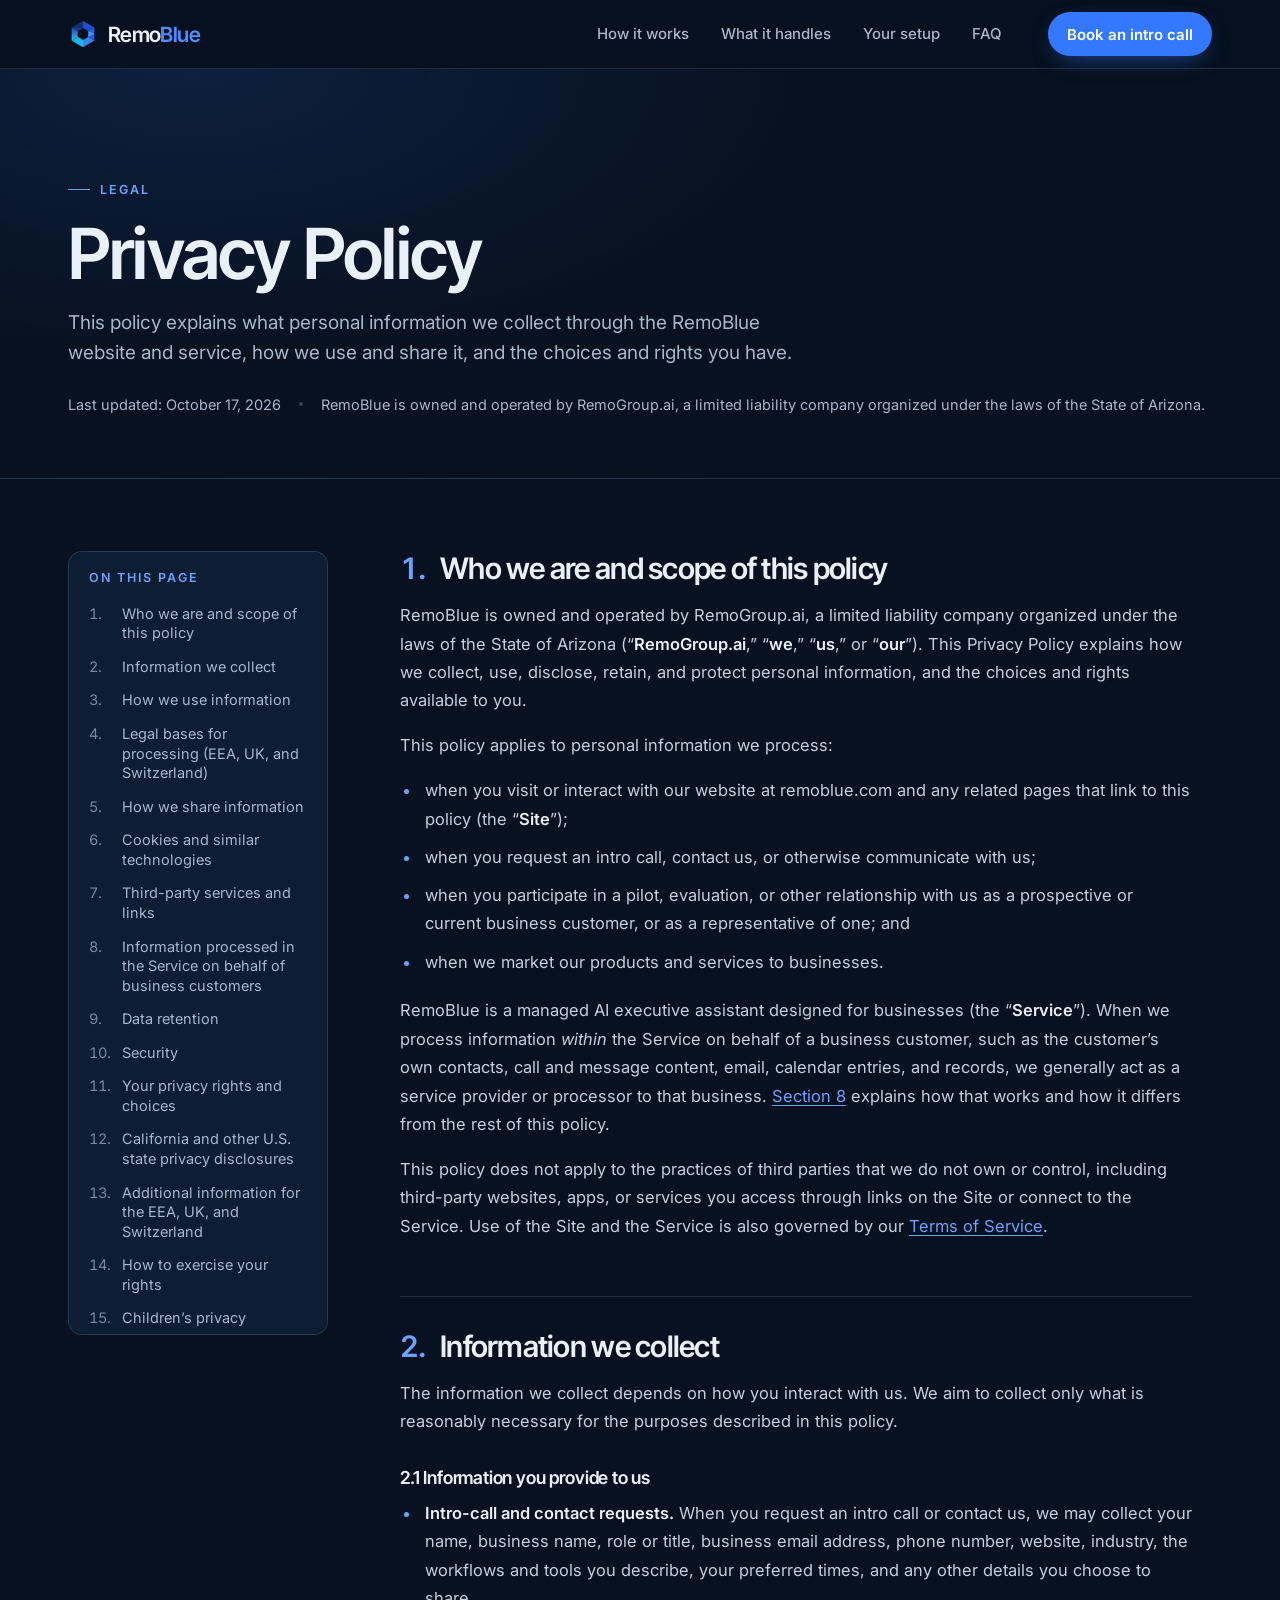
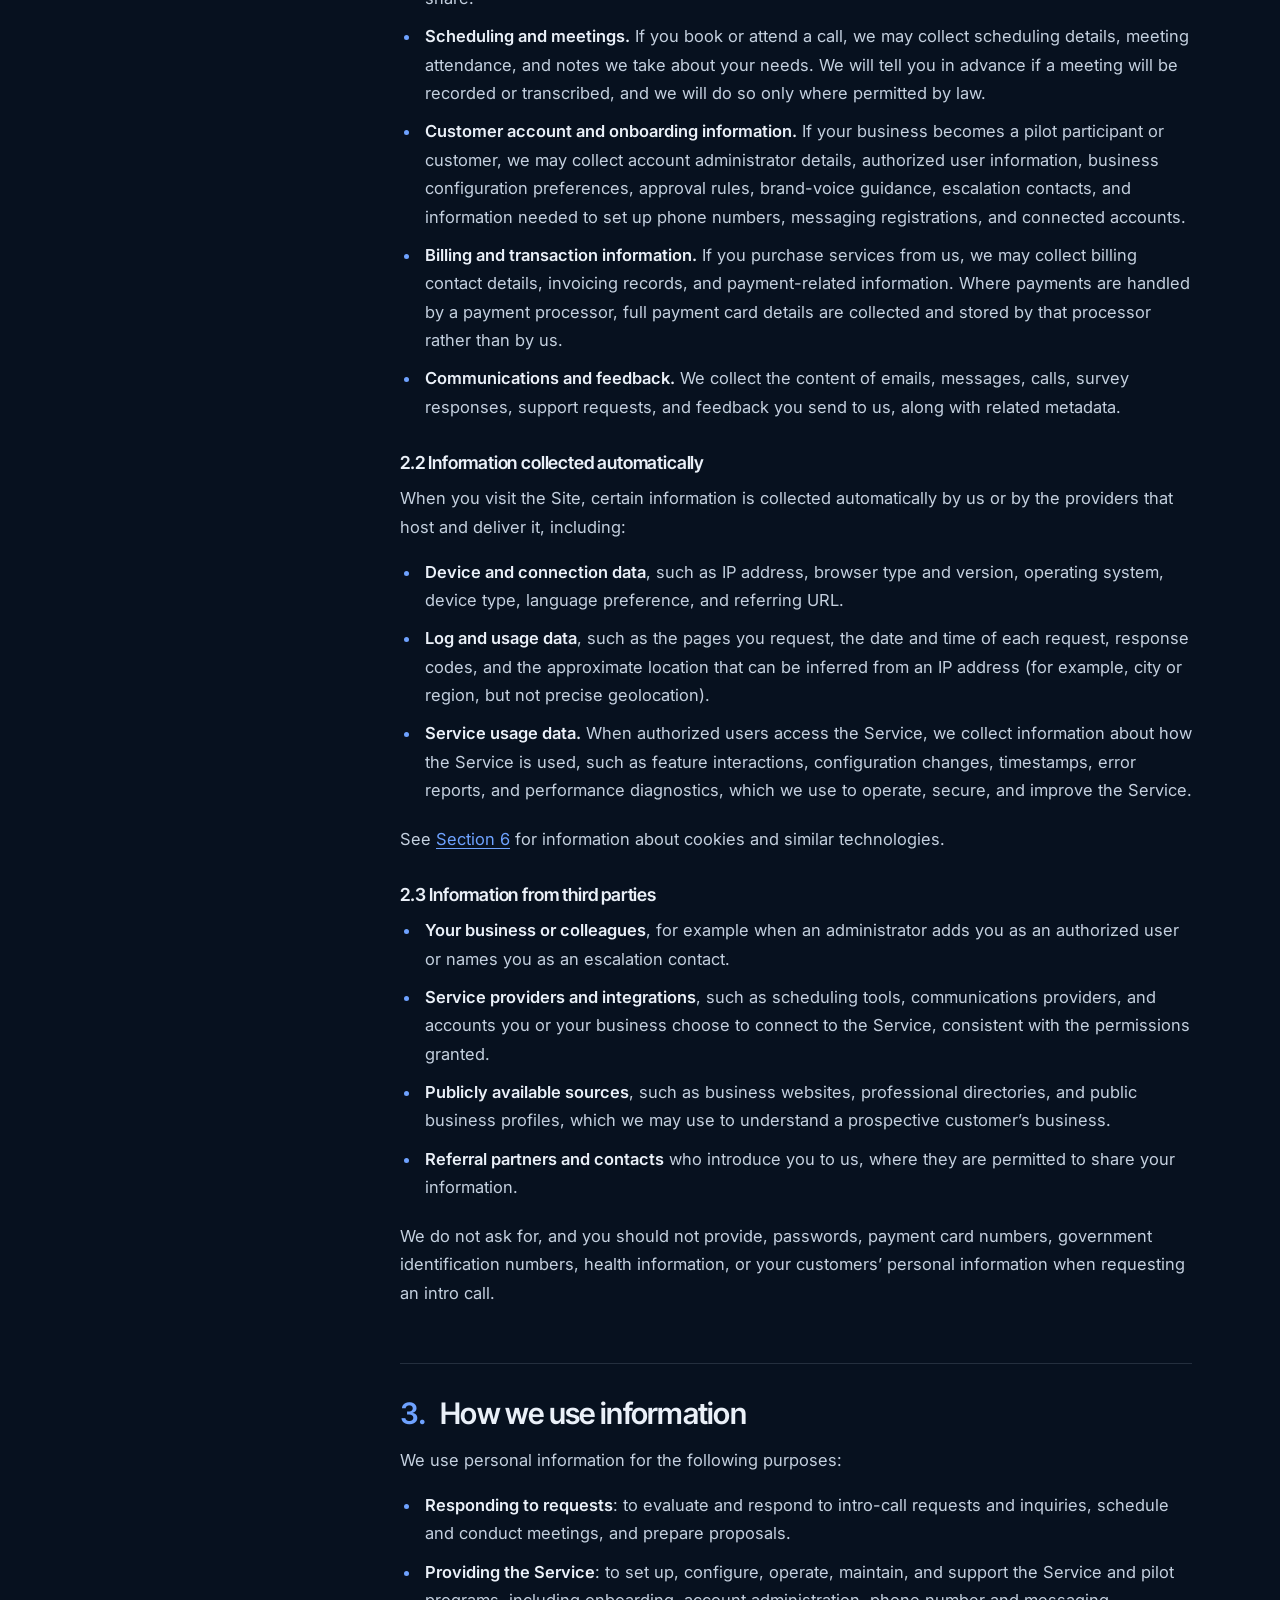
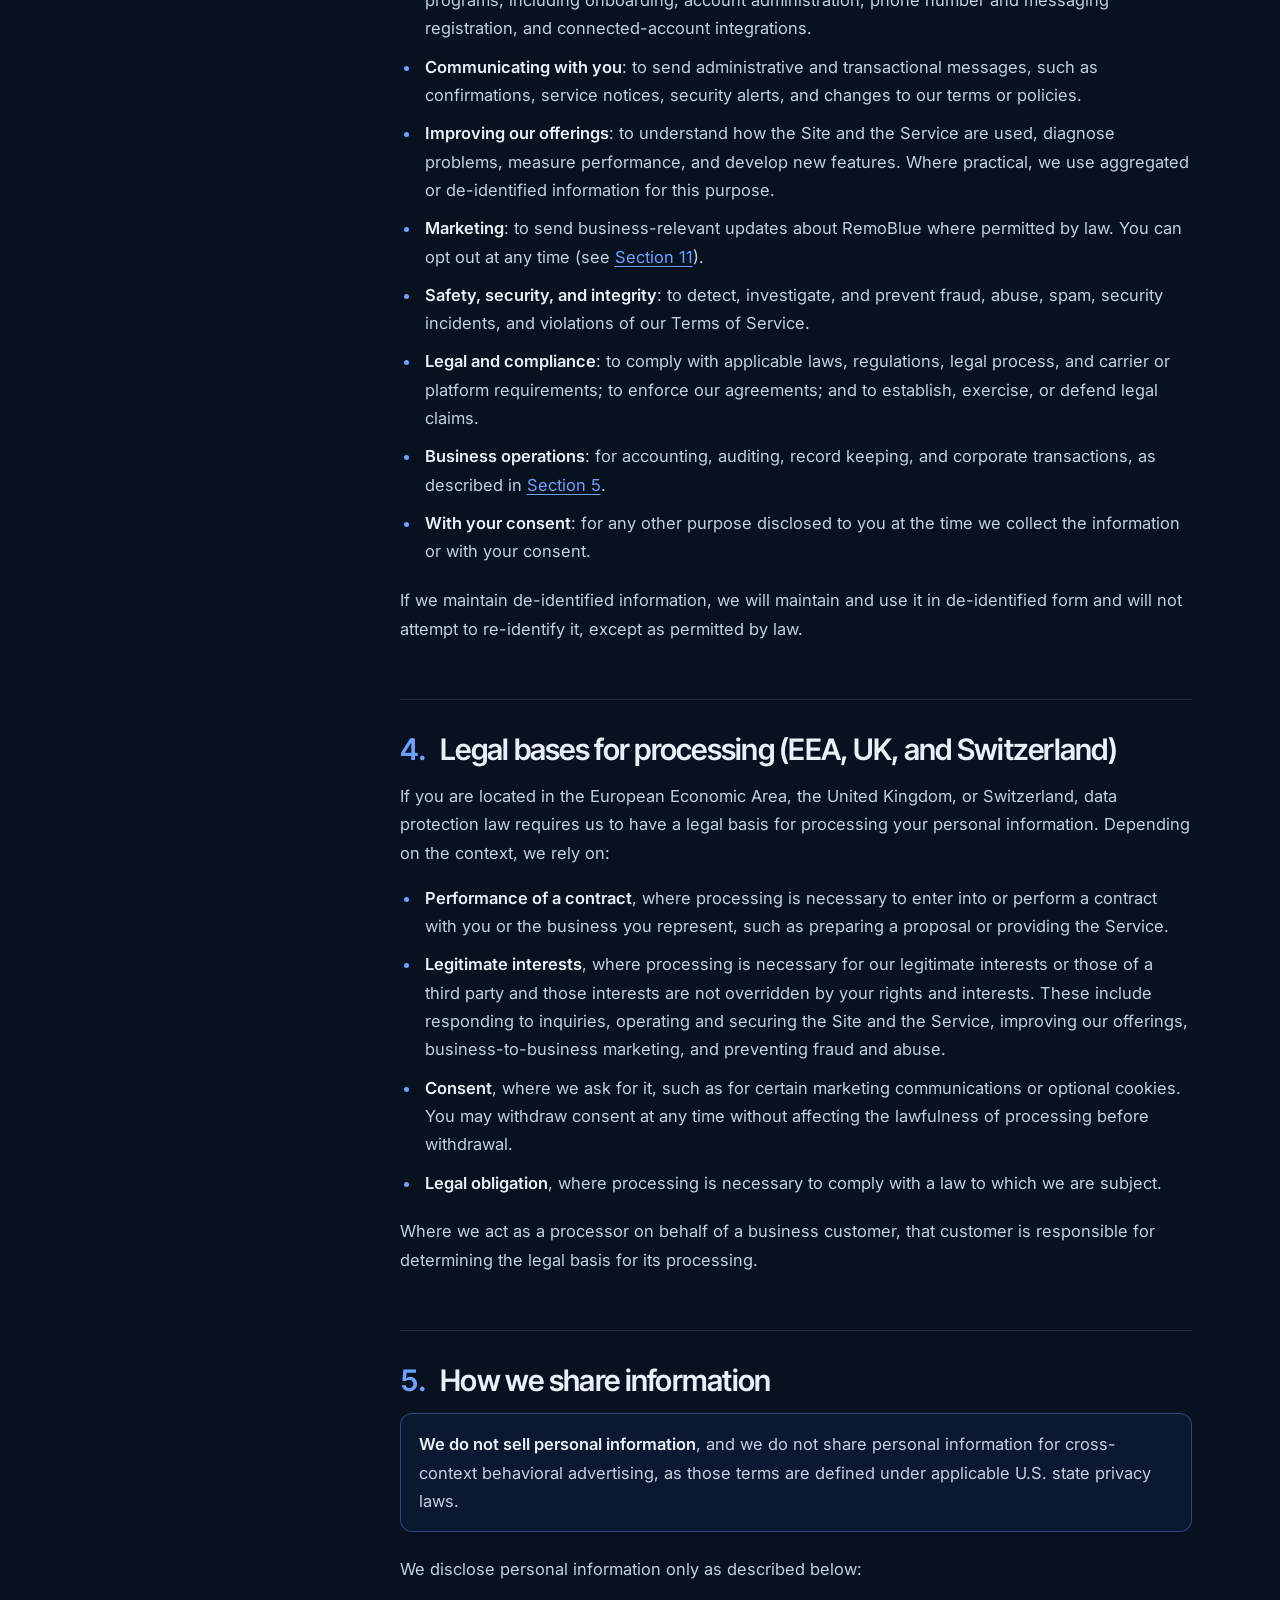
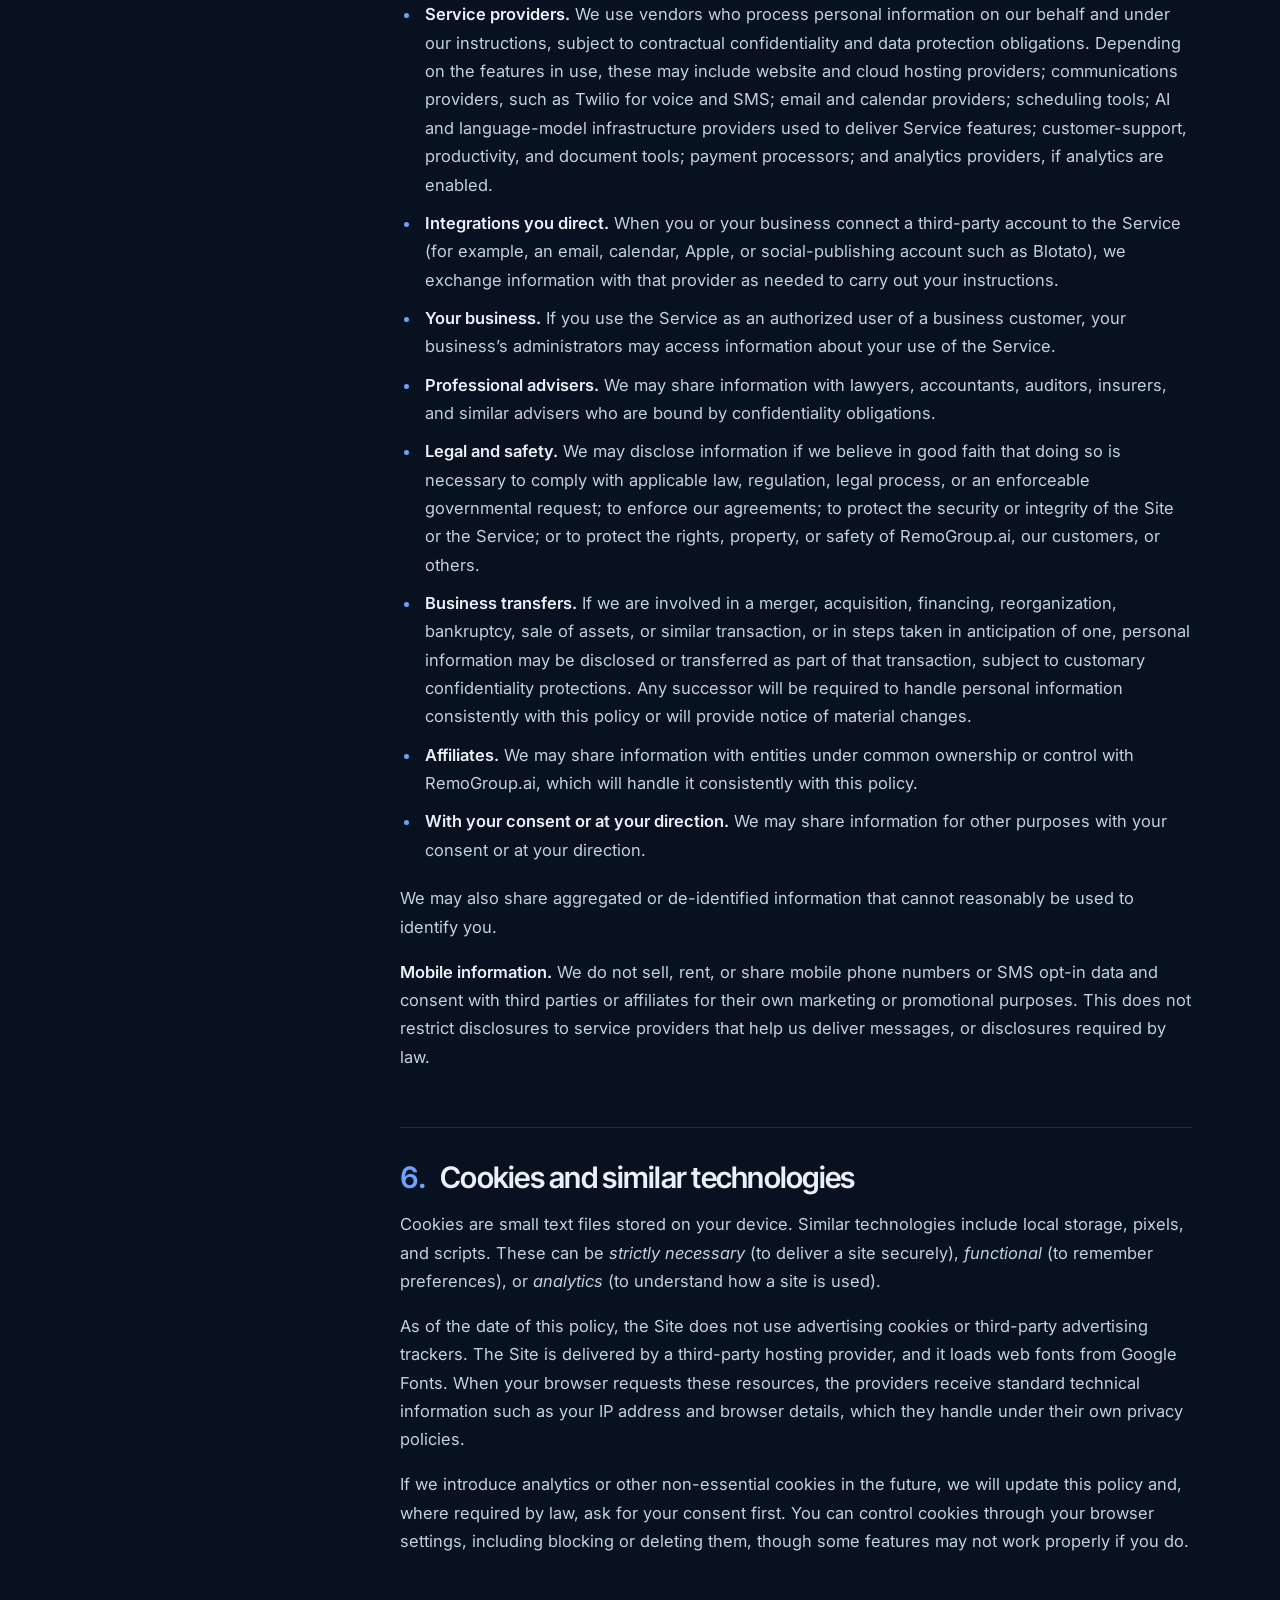
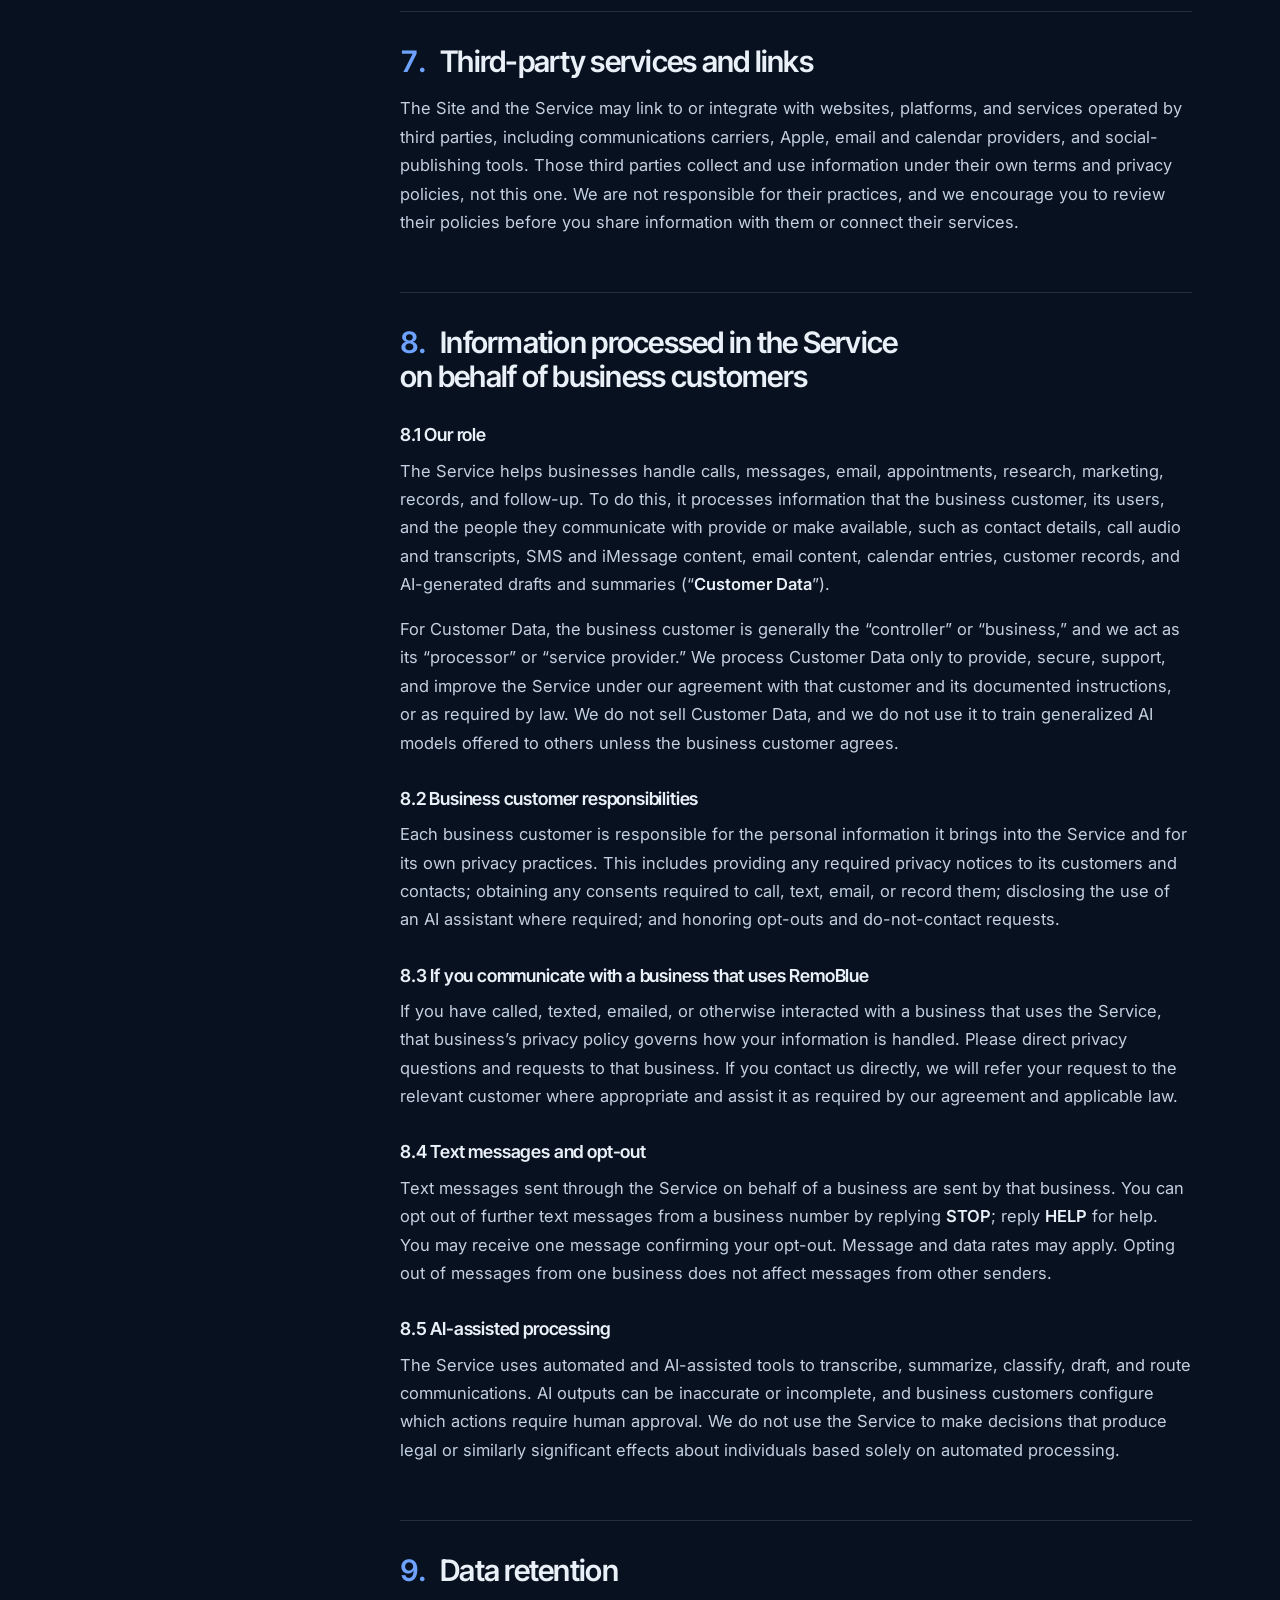
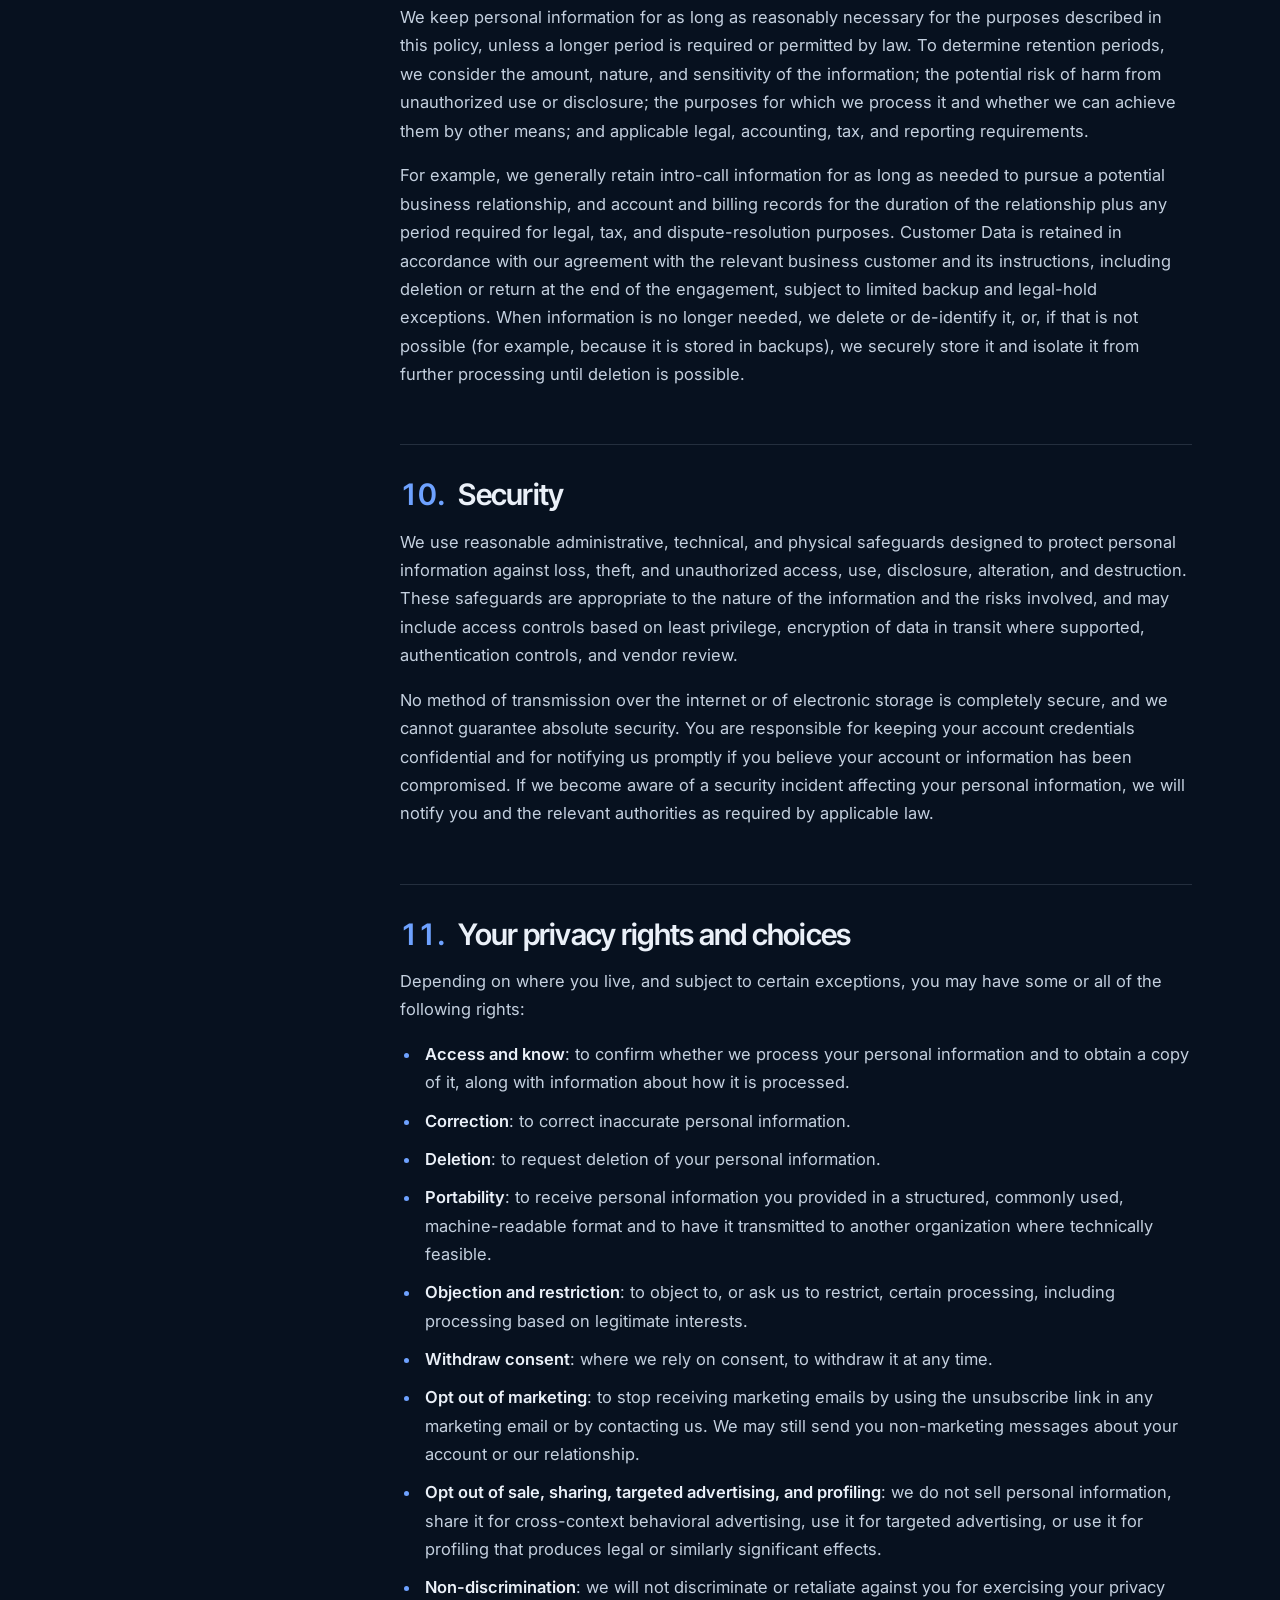
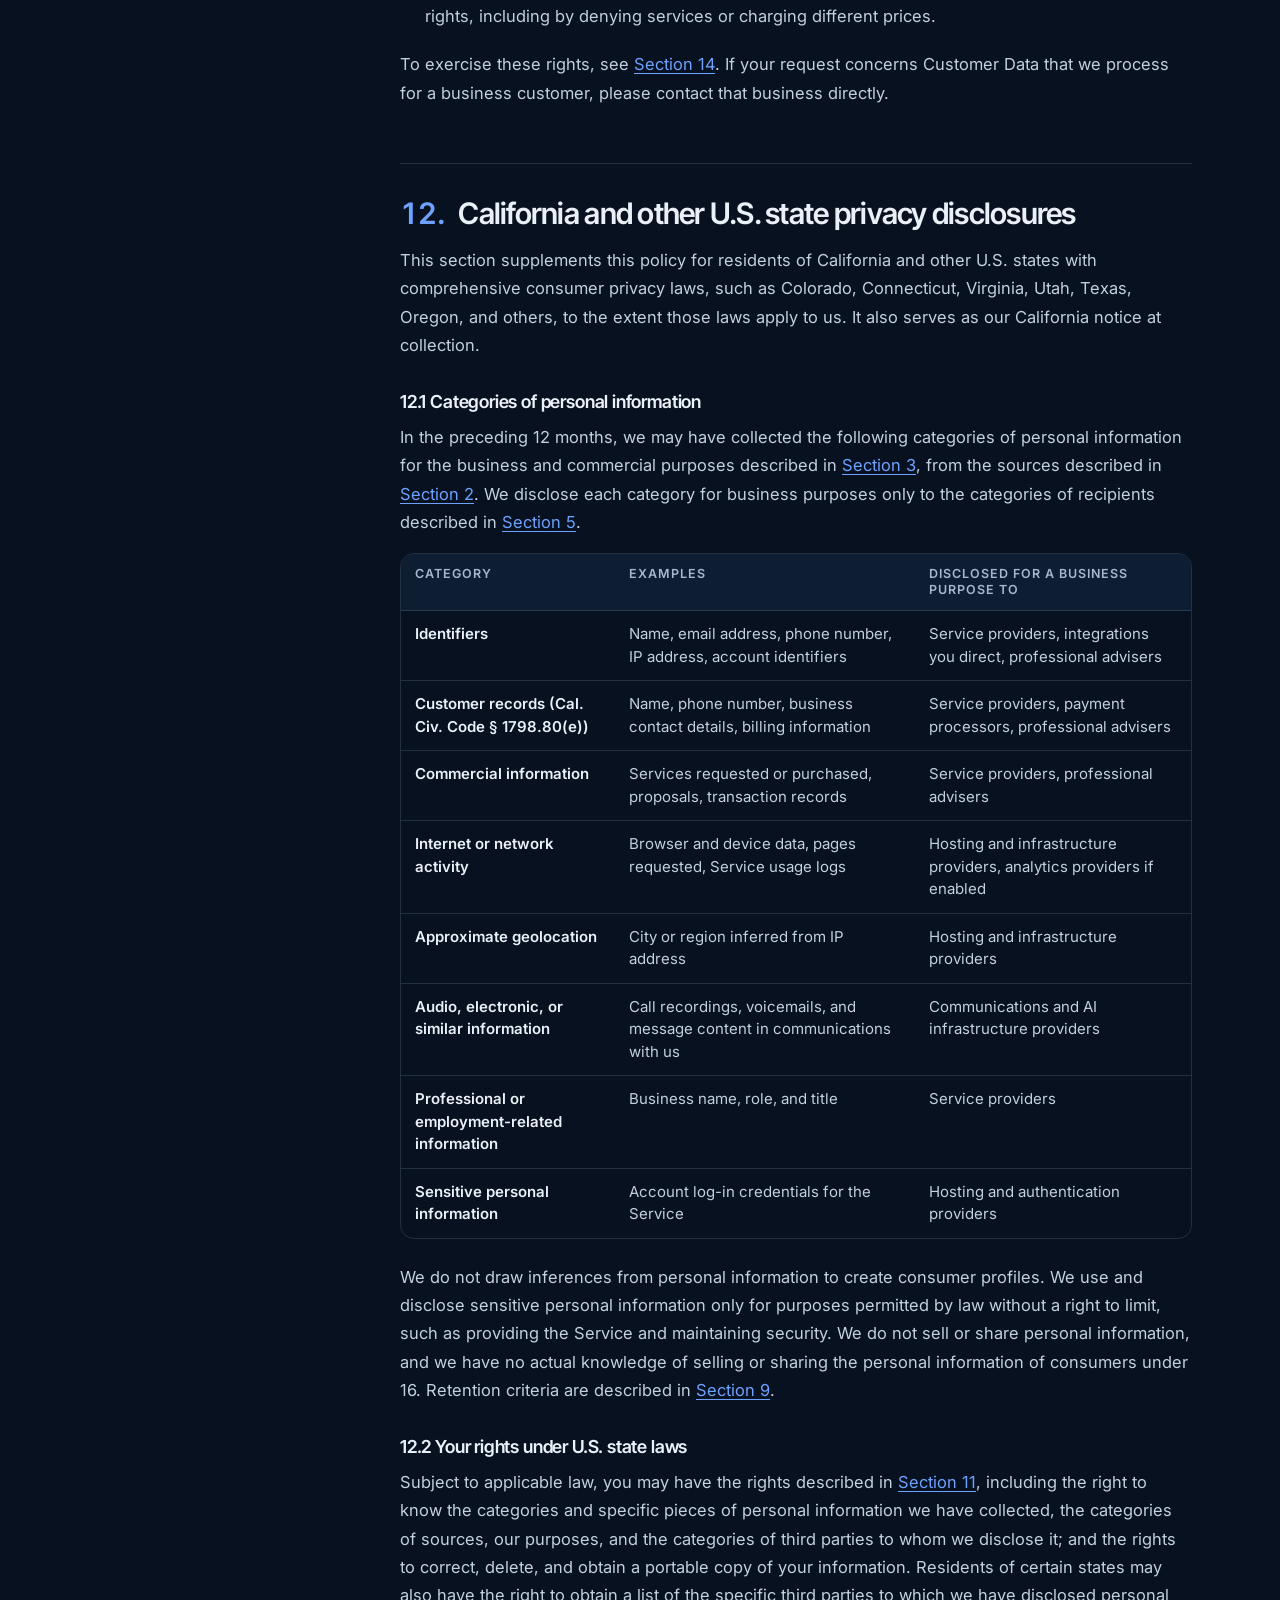
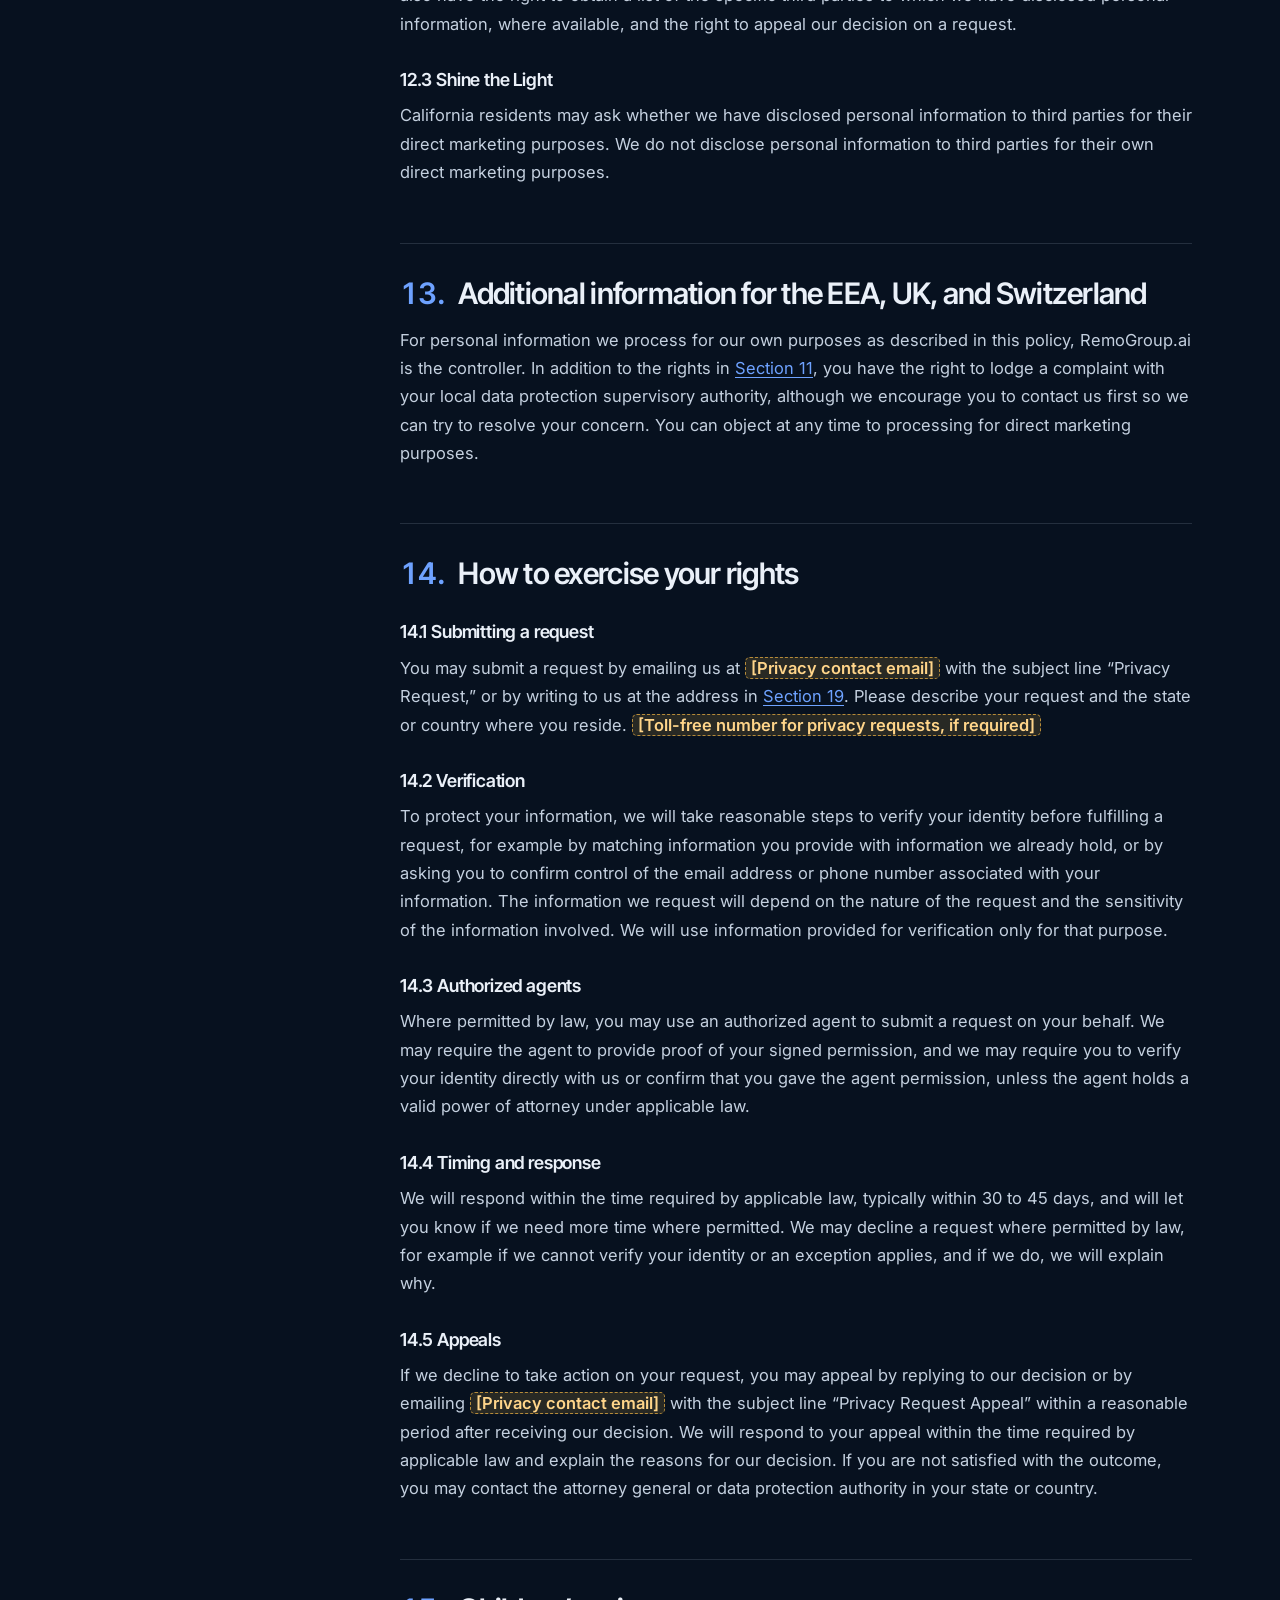
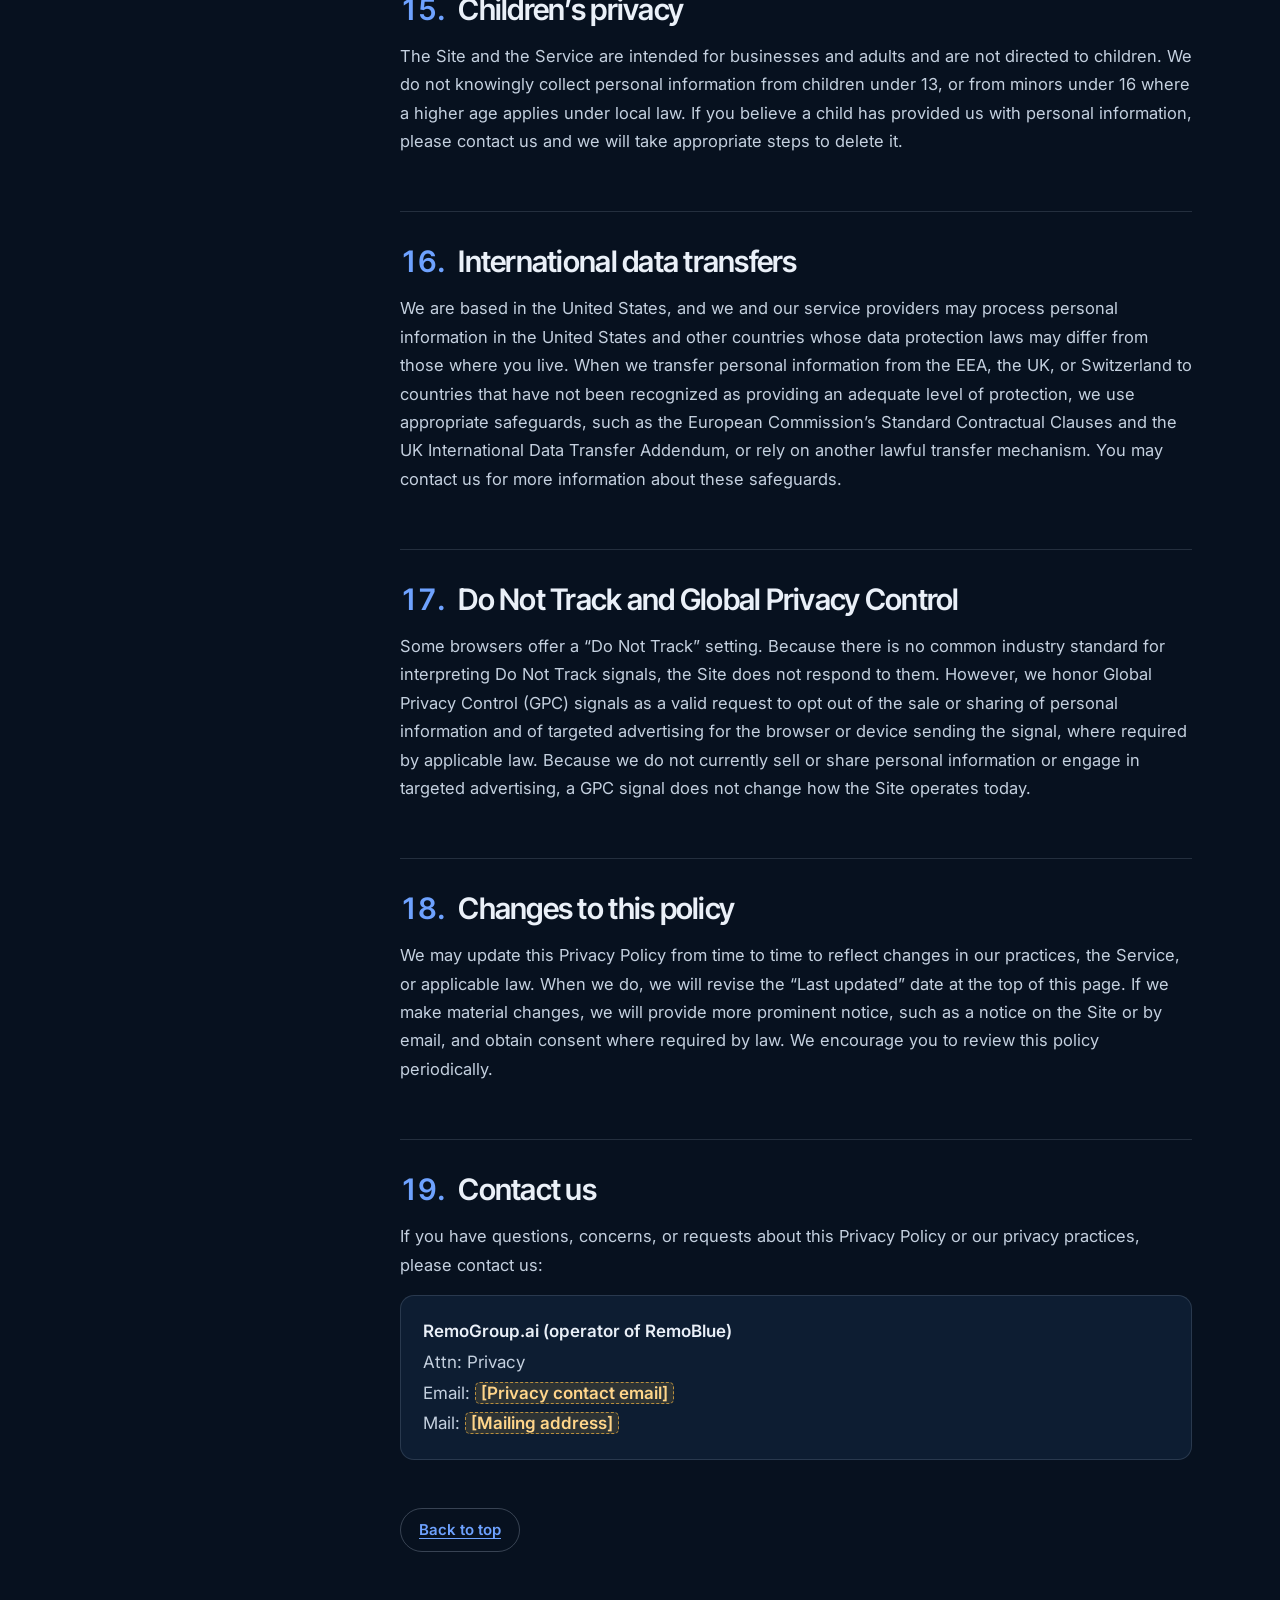
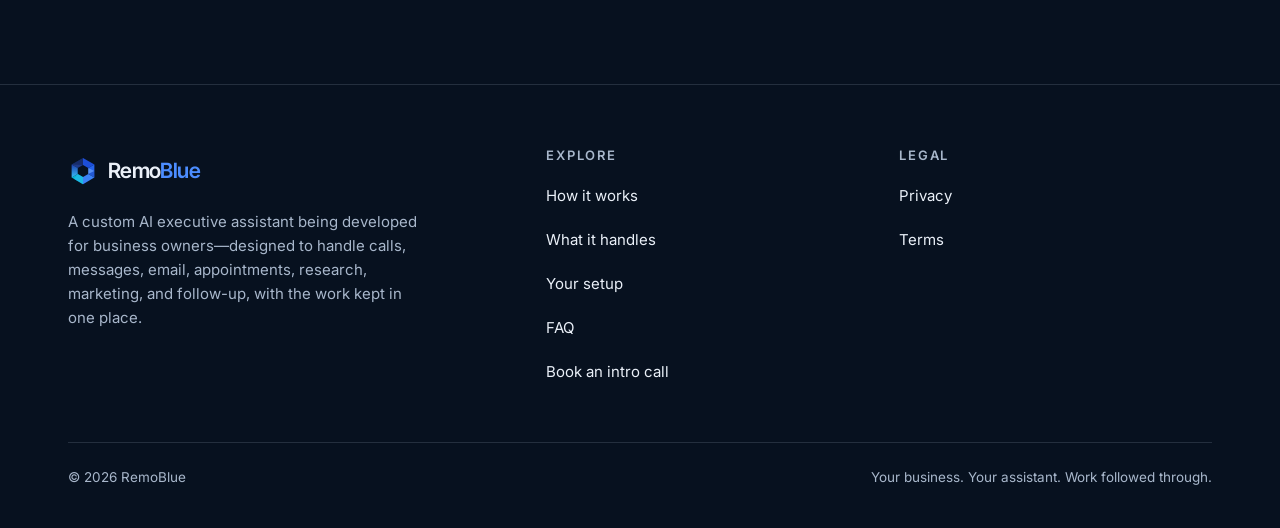
==== privacy/index.html @ 48b986ef "State that RemoGroup.ai is an Arizona LLC on privacy and terms pages" ====
<!doctype html>
<!--
  PLACEHOLDERS TO COMPLETE BEFORE RELYING ON THIS PAGE (shown highlighted on the page):
  - [Privacy contact email]
  - [Toll-free number for privacy requests, if required]
  - [Mailing address]
  Have this document reviewed by qualified counsel before treating it as final.
-->
<html lang="en">
<head>
<meta charset="utf-8">
<meta name="viewport" content="width=device-width, initial-scale=1">
<link rel="icon" type="image/svg+xml" href="/favicon.svg">
<meta name="theme-color" content="#07111F">
<link rel="preconnect" href="https://fonts.googleapis.com">
<link rel="preconnect" href="https://fonts.gstatic.com" crossorigin>
<link href="https://fonts.googleapis.com/css2?family=Inter:wght@400;500;600&family=Inter+Tight:wght@500;600;700&family=Instrument+Serif:ital@0;1&display=swap" rel="stylesheet">
<style>
:root{
  --ink:#07111F; --ink2:#0D1D32; --ink3:#12263F; --line:rgba(168,183,203,.18); --line2:rgba(168,183,203,.30);
  --blue:#3478FF; --blue-hi:#6EA2FF; --paper:#F5F7FB; --silver:#A8B7CB; --teal:#3FD1B8; --teal-ink:#0E7C6B;
  --text:#EAF0F8; --muted:#A8B7CB; --ptext:#0B1A2E; --pmuted:#46566C;
  --display:"Inter Tight","Inter",system-ui,sans-serif; --body:"Inter",system-ui,-apple-system,"Segoe UI",sans-serif;
  --serif:"Instrument Serif",Georgia,serif;
  --r:14px; --wrap:1240px;
}
*,*::before,*::after{box-sizing:border-box}
html{scroll-behavior:smooth;-webkit-text-size-adjust:100%}
@media (prefers-reduced-motion:reduce){html{scroll-behavior:auto}*,*::before,*::after{animation-duration:.001ms!important;animation-iteration-count:1!important;transition-duration:.001ms!important}}
body{margin:0;background:var(--ink);color:var(--text);font:400 17px/1.6 var(--body);-webkit-font-smoothing:antialiased;text-rendering:optimizeLegibility}
img,svg{display:block;max-width:100%}
a{color:inherit}
p{margin:0 0 1em}
h1,h2,h3,h4{font-family:var(--display);margin:0;letter-spacing:-.025em;line-height:1.04;font-weight:600;text-wrap:balance}
.wrap{max-width:var(--wrap);margin:0 auto;padding:0 clamp(20px,4vw,48px)}
.sr-only{position:absolute!important;width:1px;height:1px;padding:0;margin:-1px;overflow:hidden;clip:rect(0,0,0,0);white-space:nowrap;border:0}
.skip{position:absolute;left:12px;top:-60px;z-index:100;background:var(--paper);color:var(--ptext);padding:12px 16px;border-radius:10px;font-weight:600;text-decoration:none}
.skip:focus{top:12px}
:focus-visible{outline:3px solid var(--blue-hi);outline-offset:3px;border-radius:6px}
.light :focus-visible{outline-color:#1D5BDB}
/* header */
.site-header{position:sticky;top:0;z-index:50;background:rgba(7,17,31,.86);backdrop-filter:saturate(140%) blur(10px);-webkit-backdrop-filter:saturate(140%) blur(10px);border-bottom:1px solid var(--line)}
.site-header .wrap{display:flex;align-items:center;gap:24px;min-height:68px}
.logo{display:inline-flex;align-items:center;gap:10px;text-decoration:none;font:600 21px/1 var(--display);letter-spacing:-.03em;min-height:44px}
.logo svg{width:30px;height:30px}
.logo .remo{color:var(--text)} .logo .blue{color:#4C8DFF}
.light .logo .remo{color:#0B1A3A} .light .logo .blue{color:var(--blue)}
.nav{display:flex;gap:4px;margin-left:auto}
.nav a{color:var(--silver);text-decoration:none;font-size:15px;font-weight:500;padding:0 14px;min-height:44px;display:inline-flex;align-items:center;border-radius:10px}
.nav a:hover{color:var(--text);background:rgba(168,183,203,.08)}
.header-cta{margin-left:8px}
.menu-btn{display:none;margin-left:auto;width:44px;height:44px;border-radius:10px;border:1px solid var(--line2);background:transparent;color:var(--text);cursor:pointer;align-items:center;justify-content:center}
.mobile-menu{display:none}
@media (max-width:920px){
  .nav,.header-cta.desk{display:none}
  .menu-btn{display:inline-flex}
  .mobile-menu{border-top:1px solid var(--line);padding:8px 20px 20px}
  .mobile-menu[data-open=true]{display:block}
  .mobile-menu a:not(.btn){display:flex;align-items:center;min-height:48px;color:var(--text);text-decoration:none;font-size:17px;border-bottom:1px solid var(--line)}
  .mobile-menu .btn{margin-top:16px;width:100%}
}
/* buttons */
.btn{display:inline-flex;align-items:center;justify-content:center;gap:10px;min-height:48px;padding:0 22px;border-radius:999px;font:600 16px/1 var(--body);text-decoration:none;border:1px solid transparent;cursor:pointer;transition:background .2s,border-color .2s,transform .2s;white-space:nowrap}
.btn svg{width:18px;height:18px}
.btn-primary{background:var(--blue);color:#fff;box-shadow:0 8px 24px -10px rgba(52,120,255,.7)}
.btn-primary:hover{background:#2766E6}
.btn-ghost{background:transparent;color:var(--text);border-color:var(--line2)}
.btn-ghost:hover{border-color:var(--silver)}
.btn-sm{min-height:44px;padding:0 18px;font-size:15px}
.light .btn-ghost{color:var(--ptext);border-color:rgba(11,26,46,.25)}
/* labels */
.eyebrow{display:inline-flex;align-items:center;gap:10px;font:600 12.5px/1 var(--body);letter-spacing:.16em;text-transform:uppercase;color:var(--blue-hi)}
.eyebrow::before{content:"";width:22px;height:1px;background:currentColor}
.light .eyebrow{color:#1D5BDB}
.tag-illus{display:inline-flex;align-items:center;gap:7px;font:600 11.5px/1 var(--body);letter-spacing:.1em;text-transform:uppercase;color:#FFD58A;background:rgba(242,181,68,.10);border:1px solid rgba(242,181,68,.35);padding:7px 10px;border-radius:999px;white-space:nowrap}
.tag-illus::before{content:"";width:6px;height:6px;border-radius:50%;background:#F2B544}
.light .tag-illus{color:#7A4A00;background:#FFF3DC;border-color:#E9C27A}
.chip{display:inline-flex;align-items:center;gap:6px;font:600 11.5px/1 var(--body);letter-spacing:.06em;text-transform:uppercase;padding:6px 9px;border-radius:999px;border:1px solid var(--line2);color:var(--silver);white-space:nowrap}
.chip::before{content:"";width:6px;height:6px;border-radius:50%;background:currentColor;opacity:.8}
.chip[data-status=pilot]{color:var(--teal);border-color:rgba(63,209,184,.45);background:rgba(63,209,184,.07)}
.chip[data-status=planned]{color:var(--silver)}
.light .chip[data-status=planned]{color:#4A5A70;border-color:rgba(11,26,46,.22)}
.light .chip[data-status=pilot]{color:var(--teal-ink);border-color:rgba(14,124,107,.4);background:rgba(14,124,107,.06)}
/* footer */
.site-footer{border-top:1px solid var(--line);padding:64px 0 40px;background:var(--ink)}
.foot-grid{display:grid;grid-template-columns:1.4fr 1fr 1fr;gap:40px}
.site-footer p{color:var(--muted);font-size:15px;max-width:40ch;margin-top:16px}
.site-footer h2{font:600 13px/1 var(--body);letter-spacing:.14em;text-transform:uppercase;color:var(--silver);margin-bottom:12px}
.site-footer ul{list-style:none;margin:0;padding:0}
.site-footer li a{display:inline-flex;align-items:center;min-height:44px;min-width:44px;color:var(--text);text-decoration:none;font-size:15px}
.site-footer li a:hover{text-decoration:underline}
.foot-base{margin-top:48px;padding-top:24px;border-top:1px solid var(--line);display:flex;justify-content:space-between;gap:16px;flex-wrap:wrap;color:var(--muted);font-size:13.5px}
@media (max-width:760px){.foot-grid{grid-template-columns:1fr 1fr}.foot-grid>:first-child{grid-column:1/-1}}
[hidden]{display:none!important}


/* legal pages */
.legal-hero{padding:clamp(56px,8vw,104px) 0 clamp(32px,4vw,48px);border-bottom:1px solid var(--line);background:radial-gradient(900px 420px at 15% 0%,rgba(52,120,255,.14),transparent 70%),var(--ink)}
.legal-hero h1{font-size:clamp(2.4rem,6vw,4.4rem);margin:18px 0 18px}
.legal-hero .lede{color:var(--muted);font-size:clamp(17px,1.6vw,19px);max-width:62ch;margin:0}
.meta-row{display:flex;flex-wrap:wrap;gap:10px 18px;align-items:center;margin-top:24px;color:var(--silver);font-size:14.5px}
.meta-row .dot{width:4px;height:4px;border-radius:50%;background:var(--line2)}
@media (max-width:640px){.meta-row .dot{display:none}}
.legal-body{padding:clamp(40px,6vw,72px) 0 clamp(64px,9vw,120px)}
.legal-grid{display:grid;grid-template-columns:minmax(0,1fr);gap:40px}
@media (min-width:1080px){.legal-grid{grid-template-columns:260px minmax(0,72ch);gap:72px;justify-content:start}}
.toc{border:1px solid var(--line);border-radius:var(--r);background:var(--ink2);padding:20px 20px 14px}
@media (min-width:1080px){.toc{position:sticky;top:92px;max-height:calc(100vh - 116px);overflow:auto}}
.toc h2{font:600 12.5px/1 var(--body);letter-spacing:.16em;text-transform:uppercase;color:var(--blue-hi);margin:0 0 12px}
.toc ol{list-style:none;margin:0;padding:0}
.toc li a{display:flex;gap:10px;padding:7px 0;color:var(--silver);text-decoration:none;font-size:14.5px;line-height:1.35;border-radius:6px}
.toc li a span{color:var(--muted);opacity:.7;min-width:1.6em;font-variant-numeric:tabular-nums}
.toc li a:hover{color:var(--text)}
.toc li a[aria-current=true]{color:var(--text)}
@media (max-width:1079px){.toc ol{columns:2;column-gap:32px}.toc li{break-inside:avoid}}
@media (max-width:640px){.toc ol{columns:1}}
.prose{max-width:72ch;min-width:0;overflow-wrap:break-word}
.prose section{scroll-margin-top:92px}
.prose h2{font-size:clamp(1.45rem,2.4vw,1.85rem);line-height:1.15;margin:56px 0 16px;padding-top:32px;border-top:1px solid var(--line)}
.prose section:first-of-type h2{margin-top:0;padding-top:0;border-top:0}
.prose .callout + section h2{margin-top:40px}
.prose h2 .n{color:var(--blue-hi);margin-right:.35em;font-variant-numeric:tabular-nums}
.prose h3{font-size:1.12rem;line-height:1.3;letter-spacing:-.01em;margin:30px 0 10px;color:var(--text)}
.prose p,.prose li{color:#C4D0DF;font-size:16.5px;line-height:1.72}
.prose strong{color:var(--text);font-weight:600}
.prose ul{margin:0 0 1.2em;padding-left:1.25em}
.prose li{margin:0 0 .6em;padding-left:.2em}
.prose li::marker{color:var(--blue-hi)}
.prose a{color:var(--blue-hi);text-decoration:underline;text-underline-offset:3px;text-decoration-thickness:1px}
.prose a:hover{color:#9CC0FF}
.prose .caps{font-size:14.5px;line-height:1.7;letter-spacing:.01em;color:#C4D0DF}
.callout{border:1px solid rgba(110,162,255,.35);background:rgba(52,120,255,.08);border-radius:12px;padding:16px 18px;margin:0 0 1.4em}
.callout p{margin:0}
.contact-card{font-style:normal;border:1px solid var(--line);background:var(--ink2);border-radius:var(--r);padding:20px 22px;color:#C4D0DF;line-height:1.8}
mark.ph{background:rgba(242,181,68,.14);color:#FFD58A;border:1px dashed rgba(242,181,68,.7);border-radius:5px;padding:0 .3em;font-weight:600;box-decoration-break:clone;-webkit-box-decoration-break:clone}
.table-wrap{margin:8px 0 1.4em;border:1px solid var(--line);border-radius:var(--r);overflow:hidden}
.prose table{width:100%;border-collapse:collapse;font-size:15px}
.prose th,.prose td{text-align:left;vertical-align:top;padding:12px 14px;border-bottom:1px solid var(--line);color:#C4D0DF;line-height:1.5}
.prose th{background:var(--ink2);color:var(--silver);font:600 12.5px/1.3 var(--body);letter-spacing:.08em;text-transform:uppercase}
.prose td:first-child{color:var(--text);font-weight:600}
.prose tr:last-child td{border-bottom:0}
@media (max-width:640px){
  .prose thead{position:absolute;width:1px;height:1px;overflow:hidden;clip:rect(0,0,0,0)}
  .prose table,.prose tbody,.prose tr,.prose td{display:block;width:100%}
  .prose tr{border-bottom:1px solid var(--line);padding:6px 0}
  .prose tr:last-child{border-bottom:0}
  .prose td{border:0;padding:6px 16px}
  .prose td::before{content:attr(data-label);display:block;font:600 11.5px/1.4 var(--body);letter-spacing:.1em;text-transform:uppercase;color:var(--silver);margin-bottom:2px}
}
.back-top{margin-top:48px}
</style>
<title>Privacy Policy | RemoBlue</title>
<meta name="description" content="How RemoBlue, operated by RemoGroup.ai, collects, uses, shares, and protects personal information, and the privacy rights and choices available to you.">
<link rel="canonical" href="https://remoblue.com/privacy">
<meta property="og:type" content="website">
<meta property="og:site_name" content="RemoBlue">
<meta property="og:url" content="https://remoblue.com/privacy">
<meta property="og:title" content="Privacy Policy | RemoBlue">
<meta property="og:description" content="How RemoBlue, operated by RemoGroup.ai, collects, uses, shares, and protects personal information, and the privacy rights and choices available to you.">
</head>
<body id="top">
<svg width="0" height="0" style="position:absolute" aria-hidden="true" focusable="false">
  <defs>
    <linearGradient id="rbLeft" x1="0" y1="0" x2="0" y2="1"><stop offset="0" stop-color="#1E40AF"/><stop offset="1" stop-color="#38BDF8"/></linearGradient>
    <linearGradient id="wireGrad" x1="0" y1="0" x2="1" y2="0"><stop offset="0" stop-color="#3B82F6"/><stop offset="1" stop-color="#06B6D4"/></linearGradient>
  </defs>
  <symbol id="rb-mark" viewBox="0 0 64 64">
    <path d="M7.75 18 32 4 32 19 20.74 25.5Z" fill="#1E3A8A"/>
    <path d="M32 4 56.25 18 43.26 25.5 32 19Z" fill="#1D4ED8"/>
    <path d="M56.25 18 56.25 46 43.26 38.5 43.26 25.5Z" fill="#2563EB"/>
    <path d="M56.25 46 32 60 32 45 43.26 38.5Z" fill="#3B82F6"/>
    <path d="M32 60 7.75 46 20.74 38.5 32 45Z" fill="#06B6D4"/>
    <path d="M7.75 46 7.75 18 20.74 25.5 20.74 38.5Z" fill="url(#rbLeft)"/>
    <path d="M7.75 18 32 4 32 19Z" fill="#0B1530" opacity=".35"/>
    <path d="M43.26 25.5 56.25 32 43.26 38.5Z" fill="#93C5FD" opacity=".45"/>
    <path d="M20.74 38.5 32 45 32 60 13 49Z" fill="#38BDF8" opacity=".45"/>
    <path d="M56.25 46 43.26 38.5 56.25 32Z" fill="#1E3A8A" opacity=".25"/>
  </symbol>
</svg>

<a class="skip" href="#main">Skip to content</a>
<header class="site-header">
  <div class="wrap">
    <a class="logo" href="/#top" aria-label="RemoBlue home"><svg aria-hidden="true" viewBox="0 0 64 64"><use href="#rb-mark"/></svg><span><span class="remo">Remo</span><span class="blue">Blue</span></span></a>
    <nav class="nav" aria-label="Primary">
      <a href="/#how">How it works</a>
      <a href="/#handles">What it handles</a>
      <a href="/#setup">Your setup</a>
      <a href="/#faq">FAQ</a>
    </nav>
    <a class="btn btn-primary btn-sm header-cta desk" href="/book.html">Book an intro call</a>
    <button class="menu-btn" id="menuBtn" type="button" aria-label="Menu" aria-expanded="false" aria-controls="mobileMenu"><svg width="20" height="20" viewBox="0 0 24 24" fill="none" stroke="currentColor" stroke-width="2" stroke-linecap="round" aria-hidden="true"><path d="M4 7h16M4 12h16M4 17h16"/></svg></button>
  </div>
  <nav class="mobile-menu" id="mobileMenu" data-open="false" aria-label="Mobile">
    <a href="/#how">How it works</a>
    <a href="/#handles">What it handles</a>
    <a href="/#setup">Your setup</a>
    <a href="/#faq">FAQ</a>
    <a class="btn btn-primary" href="/book.html">Book an intro call</a>
  </nav>
</header>

<main id="main">
<section class="legal-hero" aria-labelledby="page-h">
  <div class="wrap">
    <span class="eyebrow">Legal</span>
    <h1 id="page-h">Privacy Policy</h1>
    <p class="lede">This policy explains what personal information we collect through the RemoBlue website and service, how we use and share it, and the choices and rights you have.</p>
    <p class="meta-row"><span>Last updated: <time datetime="2026-10-17">October 17, 2026</time></span><span class="dot" aria-hidden="true"></span><span>RemoBlue is owned and operated by RemoGroup.ai, a limited liability company organized under the laws of the State of Arizona.</span></p>
  </div>
</section>
<div class="legal-body">
  <div class="wrap legal-grid">
    <nav class="toc" aria-labelledby="toc-h">
      <h2 id="toc-h">On this page</h2>
      <ol>
      <li><a href="#scope"><span>1.</span>Who we are and scope of this policy</a></li>
      <li><a href="#information-we-collect"><span>2.</span>Information we collect</a></li>
      <li><a href="#how-we-use"><span>3.</span>How we use information</a></li>
      <li><a href="#legal-bases"><span>4.</span>Legal bases for processing (EEA, UK, and Switzerland)</a></li>
      <li><a href="#sharing"><span>5.</span>How we share information</a></li>
      <li><a href="#cookies"><span>6.</span>Cookies and similar technologies</a></li>
      <li><a href="#third-party"><span>7.</span>Third-party services and links</a></li>
      <li><a href="#service-data"><span>8.</span>Information processed in the Service on behalf of business customers</a></li>
      <li><a href="#retention"><span>9.</span>Data retention</a></li>
      <li><a href="#security"><span>10.</span>Security</a></li>
      <li><a href="#your-rights"><span>11.</span>Your privacy rights and choices</a></li>
      <li><a href="#us-state-rights"><span>12.</span>California and other U.S. state privacy disclosures</a></li>
      <li><a href="#eea-uk"><span>13.</span>Additional information for the EEA, UK, and Switzerland</a></li>
      <li><a href="#exercising-rights"><span>14.</span>How to exercise your rights</a></li>
      <li><a href="#children"><span>15.</span>Children’s privacy</a></li>
      <li><a href="#international-transfers"><span>16.</span>International data transfers</a></li>
      <li><a href="#dnt-gpc"><span>17.</span>Do Not Track and Global Privacy Control</a></li>
      <li><a href="#changes"><span>18.</span>Changes to this policy</a></li>
      <li><a href="#contact"><span>19.</span>Contact us</a></li>
      </ol>
    </nav>
    <article class="prose" aria-labelledby="page-h">
<section id="scope" aria-labelledby="scope-h">
<h2 id="scope-h"><span class="n">1.</span> Who we are and scope of this policy</h2>
<p>RemoBlue is owned and operated by RemoGroup.ai, a limited liability company organized under the laws of the State of Arizona (“<strong>RemoGroup.ai</strong>,” “<strong>we</strong>,” “<strong>us</strong>,” or “<strong>our</strong>”). This Privacy Policy explains how we collect, use, disclose, retain, and protect personal information, and the choices and rights available to you.</p>
<p>This policy applies to personal information we process:</p>
<ul>
<li>when you visit or interact with our website at remoblue.com and any related pages that link to this policy (the “<strong>Site</strong>”);</li>
<li>when you request an intro call, contact us, or otherwise communicate with us;</li>
<li>when you participate in a pilot, evaluation, or other relationship with us as a prospective or current business customer, or as a representative of one; and</li>
<li>when we market our products and services to businesses.</li>
</ul>
<p>RemoBlue is a managed AI executive assistant designed for businesses (the “<strong>Service</strong>”). When we process information <em>within</em> the Service on behalf of a business customer, such as the customer’s own contacts, call and message content, email, calendar entries, and records, we generally act as a service provider or processor to that business. <a href="#service-data">Section 8</a> explains how that works and how it differs from the rest of this policy.</p>
<p>This policy does not apply to the practices of third parties that we do not own or control, including third-party websites, apps, or services you access through links on the Site or connect to the Service. Use of the Site and the Service is also governed by our <a href="/terms">Terms of Service</a>.</p>
</section>

<section id="information-we-collect" aria-labelledby="collect-h">
<h2 id="collect-h"><span class="n">2.</span> Information we collect</h2>
<p>The information we collect depends on how you interact with us. We aim to collect only what is reasonably necessary for the purposes described in this policy.</p>
<h3>2.1 Information you provide to us</h3>
<ul>
<li><strong>Intro-call and contact requests.</strong> When you request an intro call or contact us, we may collect your name, business name, role or title, business email address, phone number, website, industry, the workflows and tools you describe, your preferred times, and any other details you choose to share.</li>
<li><strong>Scheduling and meetings.</strong> If you book or attend a call, we may collect scheduling details, meeting attendance, and notes we take about your needs. We will tell you in advance if a meeting will be recorded or transcribed, and we will do so only where permitted by law.</li>
<li><strong>Customer account and onboarding information.</strong> If your business becomes a pilot participant or customer, we may collect account administrator details, authorized user information, business configuration preferences, approval rules, brand-voice guidance, escalation contacts, and information needed to set up phone numbers, messaging registrations, and connected accounts.</li>
<li><strong>Billing and transaction information.</strong> If you purchase services from us, we may collect billing contact details, invoicing records, and payment-related information. Where payments are handled by a payment processor, full payment card details are collected and stored by that processor rather than by us.</li>
<li><strong>Communications and feedback.</strong> We collect the content of emails, messages, calls, survey responses, support requests, and feedback you send to us, along with related metadata.</li>
</ul>
<h3>2.2 Information collected automatically</h3>
<p>When you visit the Site, certain information is collected automatically by us or by the providers that host and deliver it, including:</p>
<ul>
<li><strong>Device and connection data</strong>, such as IP address, browser type and version, operating system, device type, language preference, and referring URL.</li>
<li><strong>Log and usage data</strong>, such as the pages you request, the date and time of each request, response codes, and the approximate location that can be inferred from an IP address (for example, city or region, but not precise geolocation).</li>
<li><strong>Service usage data.</strong> When authorized users access the Service, we collect information about how the Service is used, such as feature interactions, configuration changes, timestamps, error reports, and performance diagnostics, which we use to operate, secure, and improve the Service.</li>
</ul>
<p>See <a href="#cookies">Section 6</a> for information about cookies and similar technologies.</p>
<h3>2.3 Information from third parties</h3>
<ul>
<li><strong>Your business or colleagues</strong>, for example when an administrator adds you as an authorized user or names you as an escalation contact.</li>
<li><strong>Service providers and integrations</strong>, such as scheduling tools, communications providers, and accounts you or your business choose to connect to the Service, consistent with the permissions granted.</li>
<li><strong>Publicly available sources</strong>, such as business websites, professional directories, and public business profiles, which we may use to understand a prospective customer’s business.</li>
<li><strong>Referral partners and contacts</strong> who introduce you to us, where they are permitted to share your information.</li>
</ul>
<p>We do not ask for, and you should not provide, passwords, payment card numbers, government identification numbers, health information, or your customers’ personal information when requesting an intro call.</p>
</section>

<section id="how-we-use" aria-labelledby="use-h">
<h2 id="use-h"><span class="n">3.</span> How we use information</h2>
<p>We use personal information for the following purposes:</p>
<ul>
<li><strong>Responding to requests</strong>: to evaluate and respond to intro-call requests and inquiries, schedule and conduct meetings, and prepare proposals.</li>
<li><strong>Providing the Service</strong>: to set up, configure, operate, maintain, and support the Service and pilot programs, including onboarding, account administration, phone number and messaging registration, and connected-account integrations.</li>
<li><strong>Communicating with you</strong>: to send administrative and transactional messages, such as confirmations, service notices, security alerts, and changes to our terms or policies.</li>
<li><strong>Improving our offerings</strong>: to understand how the Site and the Service are used, diagnose problems, measure performance, and develop new features. Where practical, we use aggregated or de-identified information for this purpose.</li>
<li><strong>Marketing</strong>: to send business-relevant updates about RemoBlue where permitted by law. You can opt out at any time (see <a href="#your-rights">Section 11</a>).</li>
<li><strong>Safety, security, and integrity</strong>: to detect, investigate, and prevent fraud, abuse, spam, security incidents, and violations of our Terms of Service.</li>
<li><strong>Legal and compliance</strong>: to comply with applicable laws, regulations, legal process, and carrier or platform requirements; to enforce our agreements; and to establish, exercise, or defend legal claims.</li>
<li><strong>Business operations</strong>: for accounting, auditing, record keeping, and corporate transactions, as described in <a href="#sharing">Section 5</a>.</li>
<li><strong>With your consent</strong>: for any other purpose disclosed to you at the time we collect the information or with your consent.</li>
</ul>
<p>If we maintain de-identified information, we will maintain and use it in de-identified form and will not attempt to re-identify it, except as permitted by law.</p>
</section>

<section id="legal-bases" aria-labelledby="bases-h">
<h2 id="bases-h"><span class="n">4.</span> Legal bases for processing (EEA, UK, and Switzerland)</h2>
<p>If you are located in the European Economic Area, the United Kingdom, or Switzerland, data protection law requires us to have a legal basis for processing your personal information. Depending on the context, we rely on:</p>
<ul>
<li><strong>Performance of a contract</strong>, where processing is necessary to enter into or perform a contract with you or the business you represent, such as preparing a proposal or providing the Service.</li>
<li><strong>Legitimate interests</strong>, where processing is necessary for our legitimate interests or those of a third party and those interests are not overridden by your rights and interests. These include responding to inquiries, operating and securing the Site and the Service, improving our offerings, business-to-business marketing, and preventing fraud and abuse.</li>
<li><strong>Consent</strong>, where we ask for it, such as for certain marketing communications or optional cookies. You may withdraw consent at any time without affecting the lawfulness of processing before withdrawal.</li>
<li><strong>Legal obligation</strong>, where processing is necessary to comply with a law to which we are subject.</li>
</ul>
<p>Where we act as a processor on behalf of a business customer, that customer is responsible for determining the legal basis for its processing.</p>
</section>

<section id="sharing" aria-labelledby="share-h">
<h2 id="share-h"><span class="n">5.</span> How we share information</h2>
<p class="callout"><strong>We do not sell personal information</strong>, and we do not share personal information for cross-context behavioral advertising, as those terms are defined under applicable U.S. state privacy laws.</p>
<p>We disclose personal information only as described below:</p>
<ul>
<li><strong>Service providers.</strong> We use vendors who process personal information on our behalf and under our instructions, subject to contractual confidentiality and data protection obligations. Depending on the features in use, these may include website and cloud hosting providers; communications providers, such as Twilio for voice and SMS; email and calendar providers; scheduling tools; AI and language-model infrastructure providers used to deliver Service features; customer-support, productivity, and document tools; payment processors; and analytics providers, if analytics are enabled.</li>
<li><strong>Integrations you direct.</strong> When you or your business connect a third-party account to the Service (for example, an email, calendar, Apple, or social-publishing account such as Blotato), we exchange information with that provider as needed to carry out your instructions.</li>
<li><strong>Your business.</strong> If you use the Service as an authorized user of a business customer, your business’s administrators may access information about your use of the Service.</li>
<li><strong>Professional advisers.</strong> We may share information with lawyers, accountants, auditors, insurers, and similar advisers who are bound by confidentiality obligations.</li>
<li><strong>Legal and safety.</strong> We may disclose information if we believe in good faith that doing so is necessary to comply with applicable law, regulation, legal process, or an enforceable governmental request; to enforce our agreements; to protect the security or integrity of the Site or the Service; or to protect the rights, property, or safety of RemoGroup.ai, our customers, or others.</li>
<li><strong>Business transfers.</strong> If we are involved in a merger, acquisition, financing, reorganization, bankruptcy, sale of assets, or similar transaction, or in steps taken in anticipation of one, personal information may be disclosed or transferred as part of that transaction, subject to customary confidentiality protections. Any successor will be required to handle personal information consistently with this policy or will provide notice of material changes.</li>
<li><strong>Affiliates.</strong> We may share information with entities under common ownership or control with RemoGroup.ai, which will handle it consistently with this policy.</li>
<li><strong>With your consent or at your direction.</strong> We may share information for other purposes with your consent or at your direction.</li>
</ul>
<p>We may also share aggregated or de-identified information that cannot reasonably be used to identify you.</p>
<p><strong>Mobile information.</strong> We do not sell, rent, or share mobile phone numbers or SMS opt-in data and consent with third parties or affiliates for their own marketing or promotional purposes. This does not restrict disclosures to service providers that help us deliver messages, or disclosures required by law.</p>
</section>

<section id="cookies" aria-labelledby="cookies-h">
<h2 id="cookies-h"><span class="n">6.</span> Cookies and similar technologies</h2>
<p>Cookies are small text files stored on your device. Similar technologies include local storage, pixels, and scripts. These can be <em>strictly necessary</em> (to deliver a site securely), <em>functional</em> (to remember preferences), or <em>analytics</em> (to understand how a site is used).</p>
<p>As of the date of this policy, the Site does not use advertising cookies or third-party advertising trackers. The Site is delivered by a third-party hosting provider, and it loads web fonts from Google Fonts. When your browser requests these resources, the providers receive standard technical information such as your IP address and browser details, which they handle under their own privacy policies.</p>
<p>If we introduce analytics or other non-essential cookies in the future, we will update this policy and, where required by law, ask for your consent first. You can control cookies through your browser settings, including blocking or deleting them, though some features may not work properly if you do.</p>
</section>

<section id="third-party" aria-labelledby="third-h">
<h2 id="third-h"><span class="n">7.</span> Third-party services and links</h2>
<p>The Site and the Service may link to or integrate with websites, platforms, and services operated by third parties, including communications carriers, Apple, email and calendar providers, and social-publishing tools. Those third parties collect and use information under their own terms and privacy policies, not this one. We are not responsible for their practices, and we encourage you to review their policies before you share information with them or connect their services.</p>
</section>

<section id="service-data" aria-labelledby="svc-h">
<h2 id="svc-h"><span class="n">8.</span> Information processed in the Service on behalf of business customers</h2>
<h3>8.1 Our role</h3>
<p>The Service helps businesses handle calls, messages, email, appointments, research, marketing, records, and follow-up. To do this, it processes information that the business customer, its users, and the people they communicate with provide or make available, such as contact details, call audio and transcripts, SMS and iMessage content, email content, calendar entries, customer records, and AI-generated drafts and summaries (“<strong>Customer Data</strong>”).</p>
<p>For Customer Data, the business customer is generally the “controller” or “business,” and we act as its “processor” or “service provider.” We process Customer Data only to provide, secure, support, and improve the Service under our agreement with that customer and its documented instructions, or as required by law. We do not sell Customer Data, and we do not use it to train generalized AI models offered to others unless the business customer agrees.</p>
<h3>8.2 Business customer responsibilities</h3>
<p>Each business customer is responsible for the personal information it brings into the Service and for its own privacy practices. This includes providing any required privacy notices to its customers and contacts; obtaining any consents required to call, text, email, or record them; disclosing the use of an AI assistant where required; and honoring opt-outs and do-not-contact requests.</p>
<h3>8.3 If you communicate with a business that uses RemoBlue</h3>
<p>If you have called, texted, emailed, or otherwise interacted with a business that uses the Service, that business’s privacy policy governs how your information is handled. Please direct privacy questions and requests to that business. If you contact us directly, we will refer your request to the relevant customer where appropriate and assist it as required by our agreement and applicable law.</p>
<h3>8.4 Text messages and opt-out</h3>
<p>Text messages sent through the Service on behalf of a business are sent by that business. You can opt out of further text messages from a business number by replying <strong>STOP</strong>; reply <strong>HELP</strong> for help. You may receive one message confirming your opt-out. Message and data rates may apply. Opting out of messages from one business does not affect messages from other senders.</p>
<h3>8.5 AI-assisted processing</h3>
<p>The Service uses automated and AI-assisted tools to transcribe, summarize, classify, draft, and route communications. AI outputs can be inaccurate or incomplete, and business customers configure which actions require human approval. We do not use the Service to make decisions that produce legal or similarly significant effects about individuals based solely on automated processing.</p>
</section>

<section id="retention" aria-labelledby="ret-h">
<h2 id="ret-h"><span class="n">9.</span> Data retention</h2>
<p>We keep personal information for as long as reasonably necessary for the purposes described in this policy, unless a longer period is required or permitted by law. To determine retention periods, we consider the amount, nature, and sensitivity of the information; the potential risk of harm from unauthorized use or disclosure; the purposes for which we process it and whether we can achieve them by other means; and applicable legal, accounting, tax, and reporting requirements.</p>
<p>For example, we generally retain intro-call information for as long as needed to pursue a potential business relationship, and account and billing records for the duration of the relationship plus any period required for legal, tax, and dispute-resolution purposes. Customer Data is retained in accordance with our agreement with the relevant business customer and its instructions, including deletion or return at the end of the engagement, subject to limited backup and legal-hold exceptions. When information is no longer needed, we delete or de-identify it, or, if that is not possible (for example, because it is stored in backups), we securely store it and isolate it from further processing until deletion is possible.</p>
</section>

<section id="security" aria-labelledby="sec-h">
<h2 id="sec-h"><span class="n">10.</span> Security</h2>
<p>We use reasonable administrative, technical, and physical safeguards designed to protect personal information against loss, theft, and unauthorized access, use, disclosure, alteration, and destruction. These safeguards are appropriate to the nature of the information and the risks involved, and may include access controls based on least privilege, encryption of data in transit where supported, authentication controls, and vendor review.</p>
<p>No method of transmission over the internet or of electronic storage is completely secure, and we cannot guarantee absolute security. You are responsible for keeping your account credentials confidential and for notifying us promptly if you believe your account or information has been compromised. If we become aware of a security incident affecting your personal information, we will notify you and the relevant authorities as required by applicable law.</p>
</section>

<section id="your-rights" aria-labelledby="rights-h">
<h2 id="rights-h"><span class="n">11.</span> Your privacy rights and choices</h2>
<p>Depending on where you live, and subject to certain exceptions, you may have some or all of the following rights:</p>
<ul>
<li><strong>Access and know</strong>: to confirm whether we process your personal information and to obtain a copy of it, along with information about how it is processed.</li>
<li><strong>Correction</strong>: to correct inaccurate personal information.</li>
<li><strong>Deletion</strong>: to request deletion of your personal information.</li>
<li><strong>Portability</strong>: to receive personal information you provided in a structured, commonly used, machine-readable format and to have it transmitted to another organization where technically feasible.</li>
<li><strong>Objection and restriction</strong>: to object to, or ask us to restrict, certain processing, including processing based on legitimate interests.</li>
<li><strong>Withdraw consent</strong>: where we rely on consent, to withdraw it at any time.</li>
<li><strong>Opt out of marketing</strong>: to stop receiving marketing emails by using the unsubscribe link in any marketing email or by contacting us. We may still send you non-marketing messages about your account or our relationship.</li>
<li><strong>Opt out of sale, sharing, targeted advertising, and profiling</strong>: we do not sell personal information, share it for cross-context behavioral advertising, use it for targeted advertising, or use it for profiling that produces legal or similarly significant effects.</li>
<li><strong>Non-discrimination</strong>: we will not discriminate or retaliate against you for exercising your privacy rights, including by denying services or charging different prices.</li>
</ul>
<p>To exercise these rights, see <a href="#exercising-rights">Section 14</a>. If your request concerns Customer Data that we process for a business customer, please contact that business directly.</p>
</section>

<section id="us-state-rights" aria-labelledby="us-h">
<h2 id="us-h"><span class="n">12.</span> California and other U.S. state privacy disclosures</h2>
<p>This section supplements this policy for residents of California and other U.S. states with comprehensive consumer privacy laws, such as Colorado, Connecticut, Virginia, Utah, Texas, Oregon, and others, to the extent those laws apply to us. It also serves as our California notice at collection.</p>
<h3>12.1 Categories of personal information</h3>
<p>In the preceding 12 months, we may have collected the following categories of personal information for the business and commercial purposes described in <a href="#how-we-use">Section 3</a>, from the sources described in <a href="#information-we-collect">Section 2</a>. We disclose each category for business purposes only to the categories of recipients described in <a href="#sharing">Section 5</a>.</p>
<div class="table-wrap">
<table>
<caption class="sr-only">Categories of personal information we collect and disclose</caption>
<thead><tr><th scope="col">Category</th><th scope="col">Examples</th><th scope="col">Disclosed for a business purpose to</th></tr></thead>
<tbody>
<tr><td data-label="Category">Identifiers</td><td data-label="Examples">Name, email address, phone number, IP address, account identifiers</td><td data-label="Disclosed to">Service providers, integrations you direct, professional advisers</td></tr>
<tr><td data-label="Category">Customer records (Cal. Civ. Code § 1798.80(e))</td><td data-label="Examples">Name, phone number, business contact details, billing information</td><td data-label="Disclosed to">Service providers, payment processors, professional advisers</td></tr>
<tr><td data-label="Category">Commercial information</td><td data-label="Examples">Services requested or purchased, proposals, transaction records</td><td data-label="Disclosed to">Service providers, professional advisers</td></tr>
<tr><td data-label="Category">Internet or network activity</td><td data-label="Examples">Browser and device data, pages requested, Service usage logs</td><td data-label="Disclosed to">Hosting and infrastructure providers, analytics providers if enabled</td></tr>
<tr><td data-label="Category">Approximate geolocation</td><td data-label="Examples">City or region inferred from IP address</td><td data-label="Disclosed to">Hosting and infrastructure providers</td></tr>
<tr><td data-label="Category">Audio, electronic, or similar information</td><td data-label="Examples">Call recordings, voicemails, and message content in communications with us</td><td data-label="Disclosed to">Communications and AI infrastructure providers</td></tr>
<tr><td data-label="Category">Professional or employment-related information</td><td data-label="Examples">Business name, role, and title</td><td data-label="Disclosed to">Service providers</td></tr>
<tr><td data-label="Category">Sensitive personal information</td><td data-label="Examples">Account log-in credentials for the Service</td><td data-label="Disclosed to">Hosting and authentication providers</td></tr>
</tbody>
</table>
</div>
<p>We do not draw inferences from personal information to create consumer profiles. We use and disclose sensitive personal information only for purposes permitted by law without a right to limit, such as providing the Service and maintaining security. We do not sell or share personal information, and we have no actual knowledge of selling or sharing the personal information of consumers under 16. Retention criteria are described in <a href="#retention">Section 9</a>.</p>
<h3>12.2 Your rights under U.S. state laws</h3>
<p>Subject to applicable law, you may have the rights described in <a href="#your-rights">Section 11</a>, including the right to know the categories and specific pieces of personal information we have collected, the categories of sources, our purposes, and the categories of third parties to whom we disclose it; and the rights to correct, delete, and obtain a portable copy of your information. Residents of certain states may also have the right to obtain a list of the specific third parties to which we have disclosed personal information, where available, and the right to appeal our decision on a request.</p>
<h3>12.3 Shine the Light</h3>
<p>California residents may ask whether we have disclosed personal information to third parties for their direct marketing purposes. We do not disclose personal information to third parties for their own direct marketing purposes.</p>
</section>

<section id="eea-uk" aria-labelledby="eu-h">
<h2 id="eu-h"><span class="n">13.</span> Additional information for the EEA, UK, and Switzerland</h2>
<p>For personal information we process for our own purposes as described in this policy, RemoGroup.ai is the controller. In addition to the rights in <a href="#your-rights">Section 11</a>, you have the right to lodge a complaint with your local data protection supervisory authority, although we encourage you to contact us first so we can try to resolve your concern. You can object at any time to processing for direct marketing purposes.</p>
</section>

<section id="exercising-rights" aria-labelledby="ex-h">
<h2 id="ex-h"><span class="n">14.</span> How to exercise your rights</h2>
<h3>14.1 Submitting a request</h3>
<p>You may submit a request by emailing us at <mark class="ph">[Privacy contact email]</mark> with the subject line “Privacy Request,” or by writing to us at the address in <a href="#contact">Section 19</a>. Please describe your request and the state or country where you reside. <mark class="ph">[Toll-free number for privacy requests, if required]</mark></p>
<h3>14.2 Verification</h3>
<p>To protect your information, we will take reasonable steps to verify your identity before fulfilling a request, for example by matching information you provide with information we already hold, or by asking you to confirm control of the email address or phone number associated with your information. The information we request will depend on the nature of the request and the sensitivity of the information involved. We will use information provided for verification only for that purpose.</p>
<h3>14.3 Authorized agents</h3>
<p>Where permitted by law, you may use an authorized agent to submit a request on your behalf. We may require the agent to provide proof of your signed permission, and we may require you to verify your identity directly with us or confirm that you gave the agent permission, unless the agent holds a valid power of attorney under applicable law.</p>
<h3>14.4 Timing and response</h3>
<p>We will respond within the time required by applicable law, typically within 30 to 45 days, and will let you know if we need more time where permitted. We may decline a request where permitted by law, for example if we cannot verify your identity or an exception applies, and if we do, we will explain why.</p>
<h3>14.5 Appeals</h3>
<p>If we decline to take action on your request, you may appeal by replying to our decision or by emailing <mark class="ph">[Privacy contact email]</mark> with the subject line “Privacy Request Appeal” within a reasonable period after receiving our decision. We will respond to your appeal within the time required by applicable law and explain the reasons for our decision. If you are not satisfied with the outcome, you may contact the attorney general or data protection authority in your state or country.</p>
</section>

<section id="children" aria-labelledby="kids-h">
<h2 id="kids-h"><span class="n">15.</span> Children’s privacy</h2>
<p>The Site and the Service are intended for businesses and adults and are not directed to children. We do not knowingly collect personal information from children under 13, or from minors under 16 where a higher age applies under local law. If you believe a child has provided us with personal information, please contact us and we will take appropriate steps to delete it.</p>
</section>

<section id="international-transfers" aria-labelledby="intl-h">
<h2 id="intl-h"><span class="n">16.</span> International data transfers</h2>
<p>We are based in the United States, and we and our service providers may process personal information in the United States and other countries whose data protection laws may differ from those where you live. When we transfer personal information from the EEA, the UK, or Switzerland to countries that have not been recognized as providing an adequate level of protection, we use appropriate safeguards, such as the European Commission’s Standard Contractual Clauses and the UK International Data Transfer Addendum, or rely on another lawful transfer mechanism. You may contact us for more information about these safeguards.</p>
</section>

<section id="dnt-gpc" aria-labelledby="dnt-h">
<h2 id="dnt-h"><span class="n">17.</span> Do Not Track and Global Privacy Control</h2>
<p>Some browsers offer a “Do Not Track” setting. Because there is no common industry standard for interpreting Do Not Track signals, the Site does not respond to them. However, we honor Global Privacy Control (GPC) signals as a valid request to opt out of the sale or sharing of personal information and of targeted advertising for the browser or device sending the signal, where required by applicable law. Because we do not currently sell or share personal information or engage in targeted advertising, a GPC signal does not change how the Site operates today.</p>
</section>

<section id="changes" aria-labelledby="chg-h">
<h2 id="chg-h"><span class="n">18.</span> Changes to this policy</h2>
<p>We may update this Privacy Policy from time to time to reflect changes in our practices, the Service, or applicable law. When we do, we will revise the “Last updated” date at the top of this page. If we make material changes, we will provide more prominent notice, such as a notice on the Site or by email, and obtain consent where required by law. We encourage you to review this policy periodically.</p>
</section>

<section id="contact" aria-labelledby="contact-h">
<h2 id="contact-h"><span class="n">19.</span> Contact us</h2>
<p>If you have questions, concerns, or requests about this Privacy Policy or our privacy practices, please contact us:</p>
<address class="contact-card">
<strong>RemoGroup.ai (operator of RemoBlue)</strong><br>
Attn: Privacy<br>
Email: <mark class="ph">[Privacy contact email]</mark><br>
Mail: <mark class="ph">[Mailing address]</mark>
</address>
</section>

<p class="back-top"><a class="btn btn-ghost btn-sm" href="#top">Back to top</a></p>
    </article>
  </div>
</div>
</main>
<footer class="site-footer">
  <div class="wrap">
    <div class="foot-grid">
      <div>
        <a class="logo" href="/#top" aria-label="RemoBlue home"><svg aria-hidden="true" viewBox="0 0 64 64"><use href="#rb-mark"/></svg><span><span class="remo">Remo</span><span class="blue">Blue</span></span></a>
        <p>A custom AI executive assistant being developed for business owners—designed to handle calls, messages, email, appointments, research, marketing, and follow-up, with the work kept in one place.</p>
      </div>
      <nav aria-label="Footer">
        <h2>Explore</h2>
        <ul>
          <li><a href="/#how">How it works</a></li>
          <li><a href="/#handles">What it handles</a></li>
          <li><a href="/#setup">Your setup</a></li>
          <li><a href="/#faq">FAQ</a></li>
          <li><a href="/book.html">Book an intro call</a></li>
        </ul>
      </nav>
      <nav aria-label="Legal">
        <h2>Legal</h2>
        <ul>
          <li><a href="/privacy" aria-current="page">Privacy</a></li>
          <li><a href="/terms">Terms</a></li>
        </ul>
      </nav>
    </div>
    <div class="foot-base"><span>© <span data-year>2026</span> RemoBlue</span><span>Your business. Your assistant. Work followed through.</span></div>
  </div>
</footer>
<script>
document.querySelectorAll('[data-year]').forEach(e=>e.textContent=new Date().getFullYear());
(function(){const b=document.getElementById('menuBtn'),m=document.getElementById('mobileMenu');if(!b)return;
b.addEventListener('click',()=>{const o=b.getAttribute('aria-expanded')!=='true';b.setAttribute('aria-expanded',o);m.dataset.open=o;});
m.addEventListener('click',e=>{if(e.target.closest('a')){b.setAttribute('aria-expanded','false');m.dataset.open='false';}});
document.addEventListener('keydown',e=>{if(e.key==='Escape'&&b.getAttribute('aria-expanded')==='true'){b.setAttribute('aria-expanded','false');m.dataset.open='false';b.focus();}});})();
(function(){const links=[...document.querySelectorAll('.toc a')];if(!links.length||!('IntersectionObserver' in window))return;
const map=new Map(links.map(a=>[a.getAttribute('href').slice(1),a]));
const io=new IntersectionObserver(es=>{es.forEach(e=>{if(e.isIntersecting){links.forEach(a=>a.removeAttribute('aria-current'));const a=map.get(e.target.id);if(a)a.setAttribute('aria-current','true');}});},{rootMargin:'-20% 0px -70% 0px'});
document.querySelectorAll('.prose section[id]').forEach(s=>io.observe(s));})();
</script>
</body>
</html>
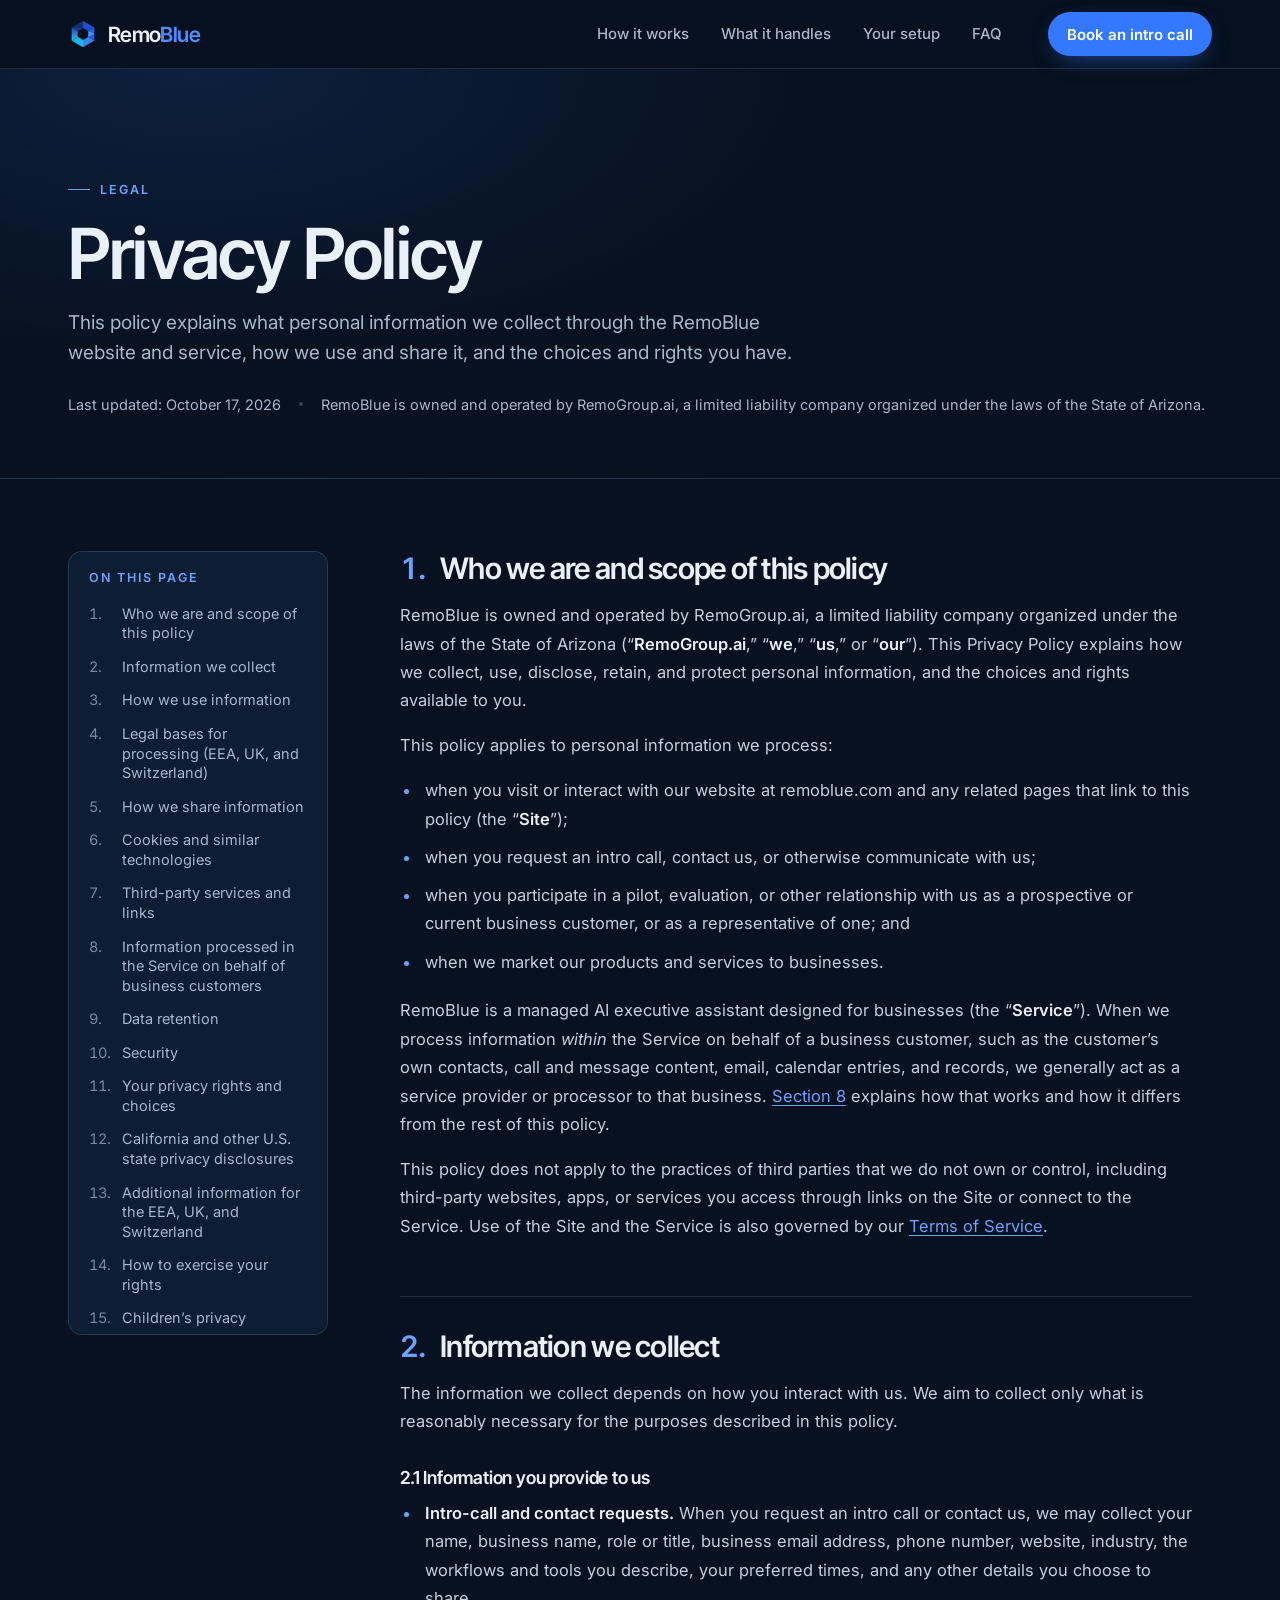
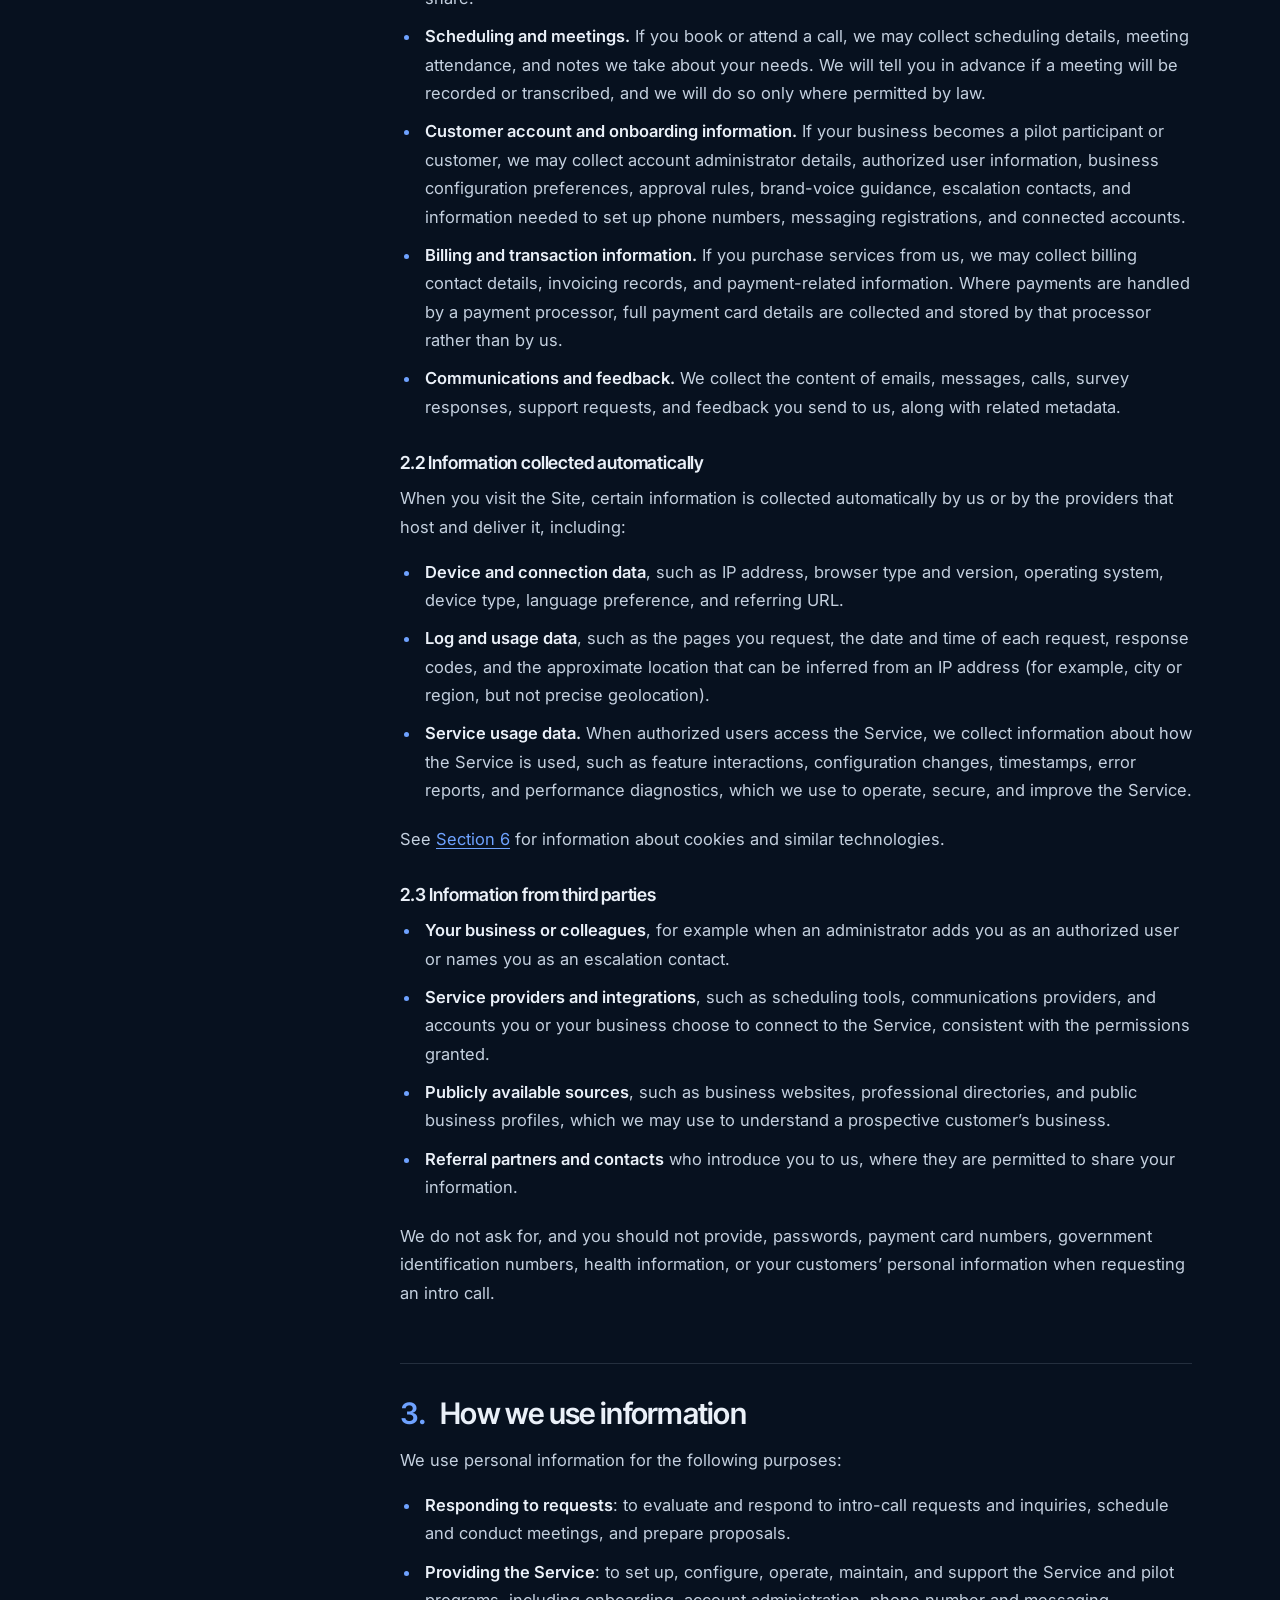
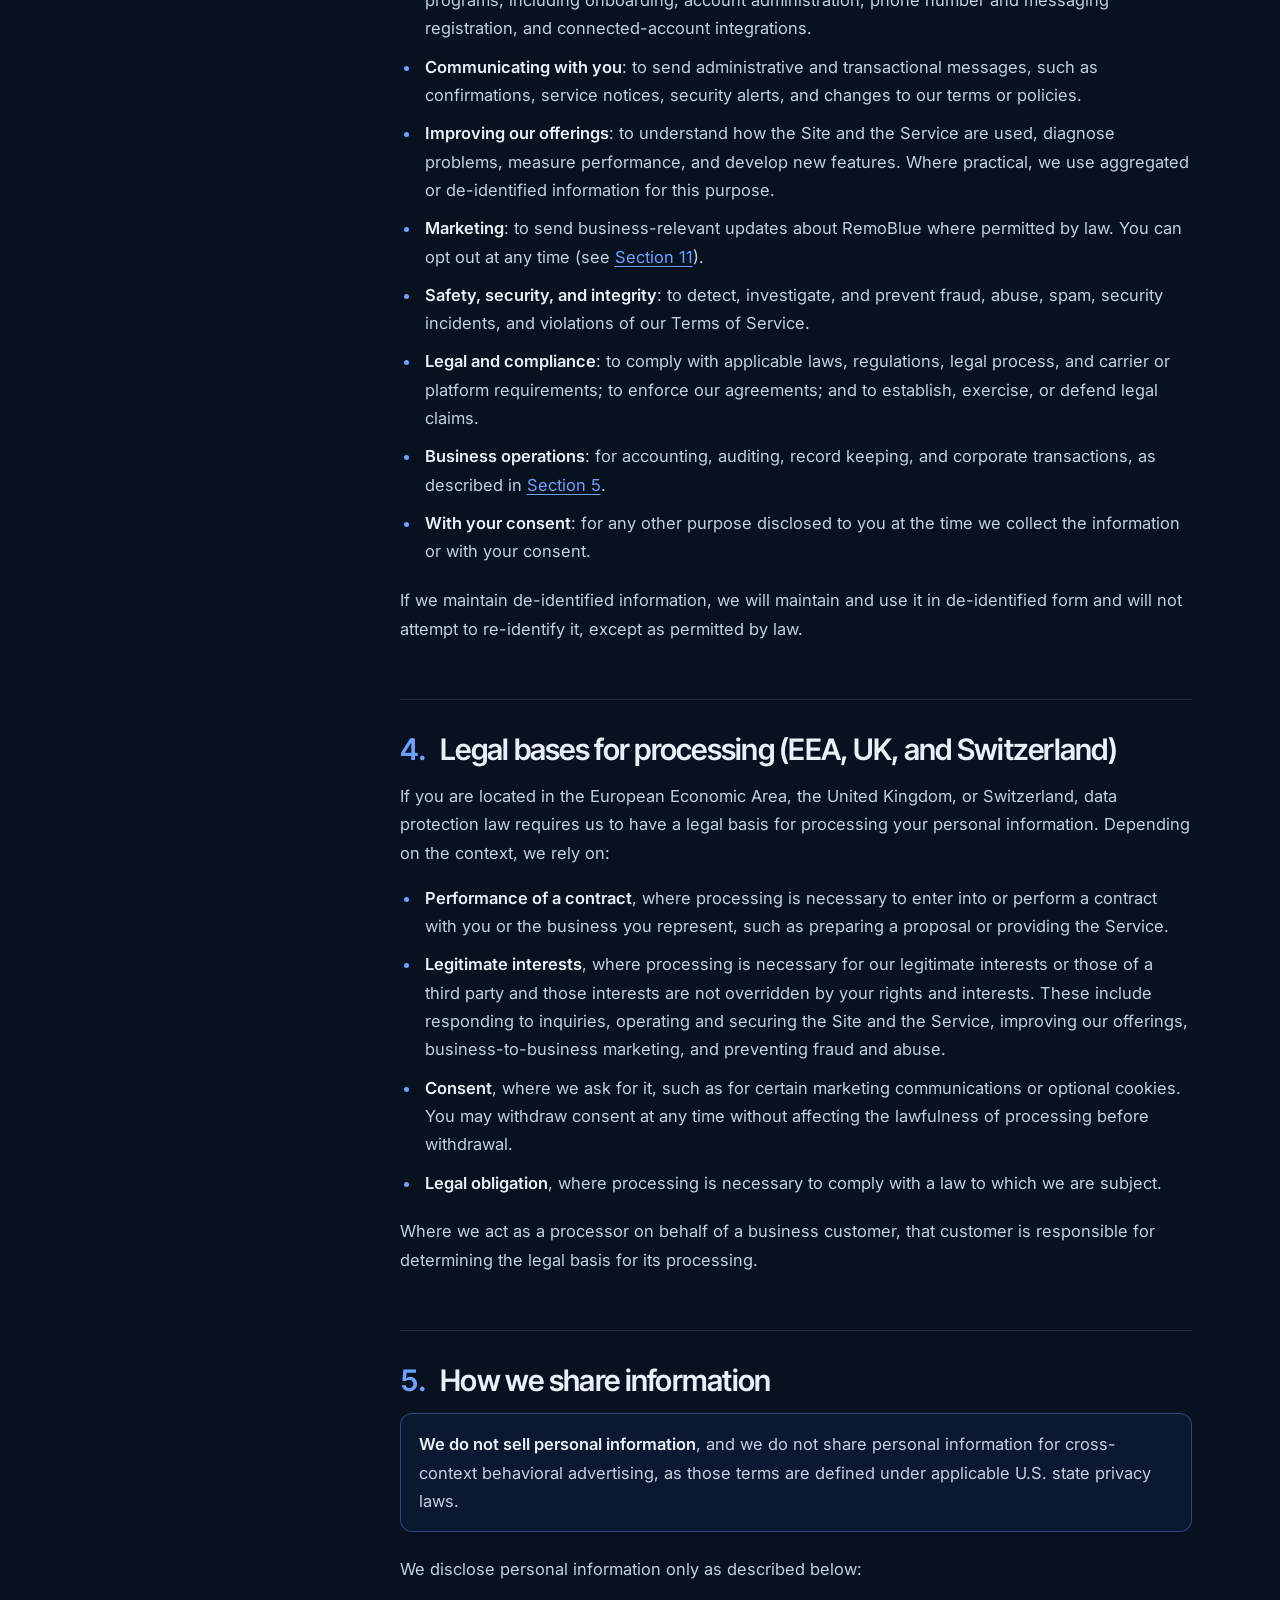
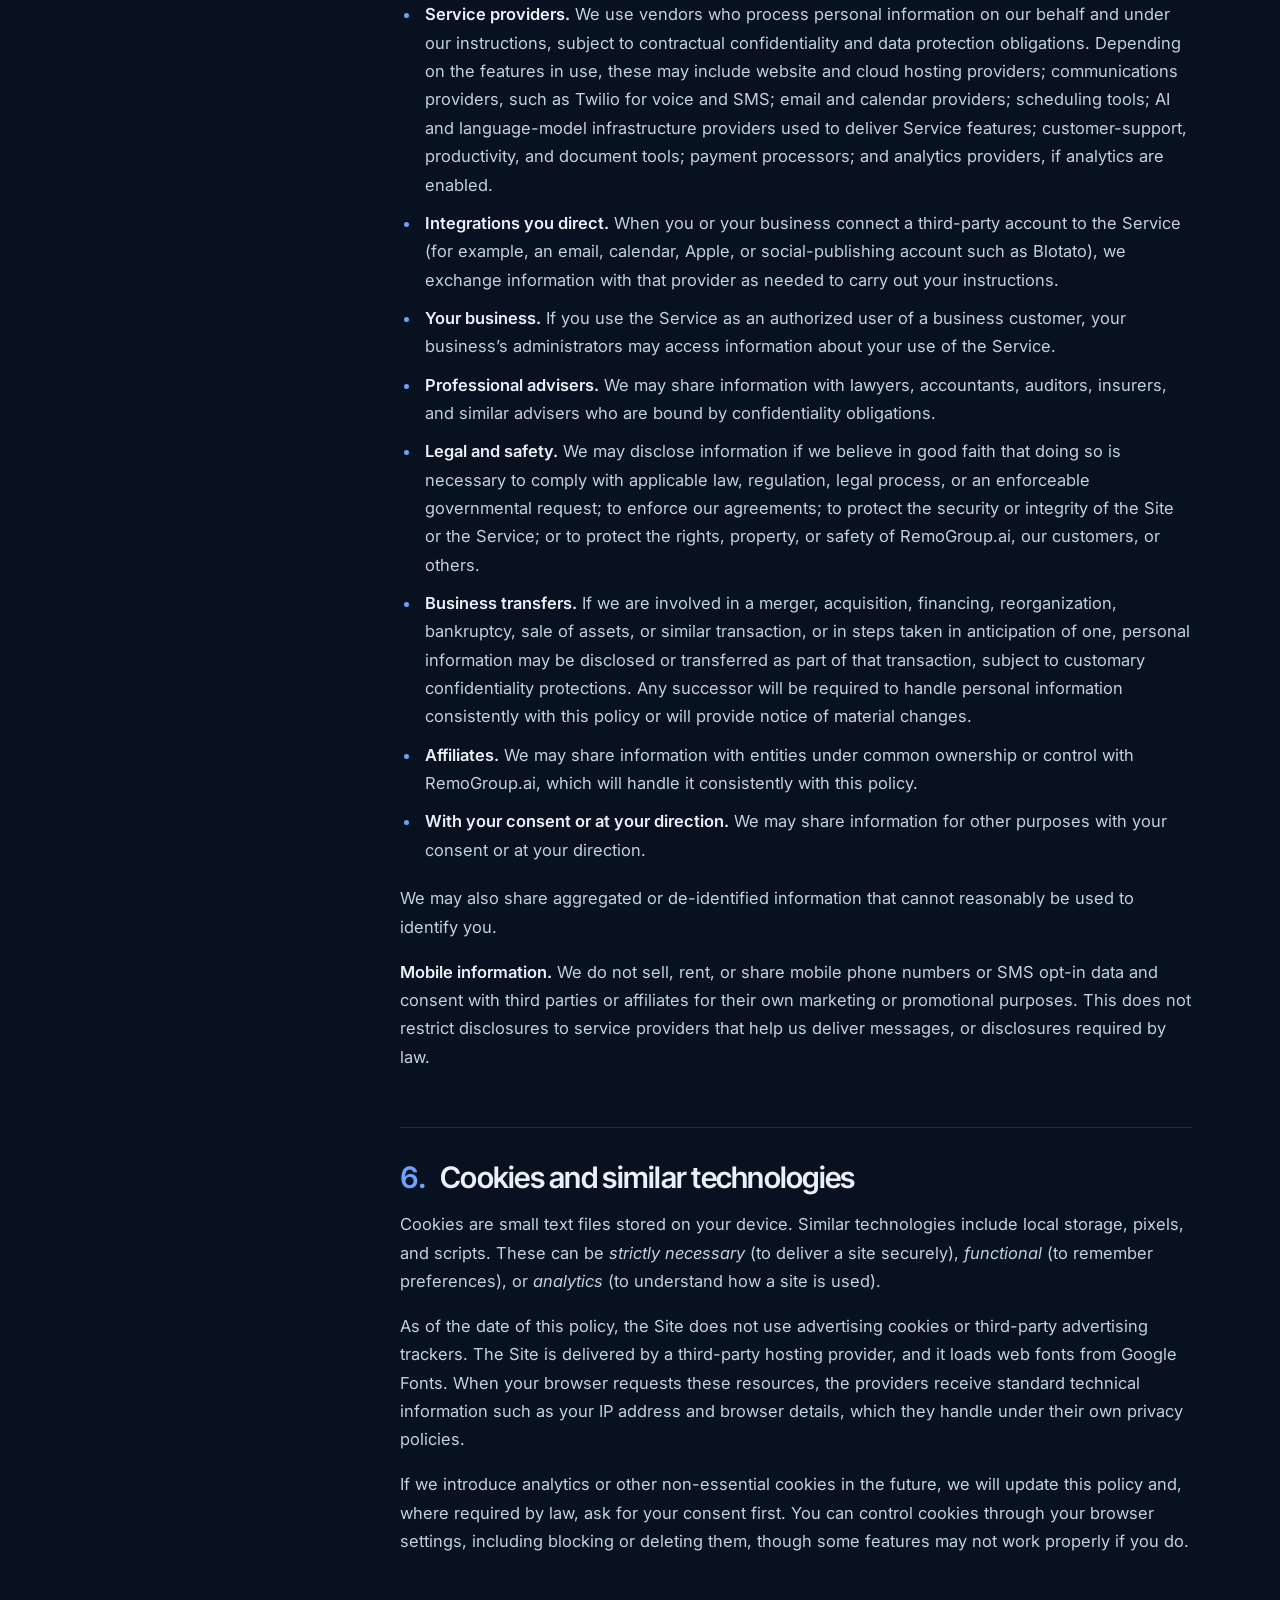
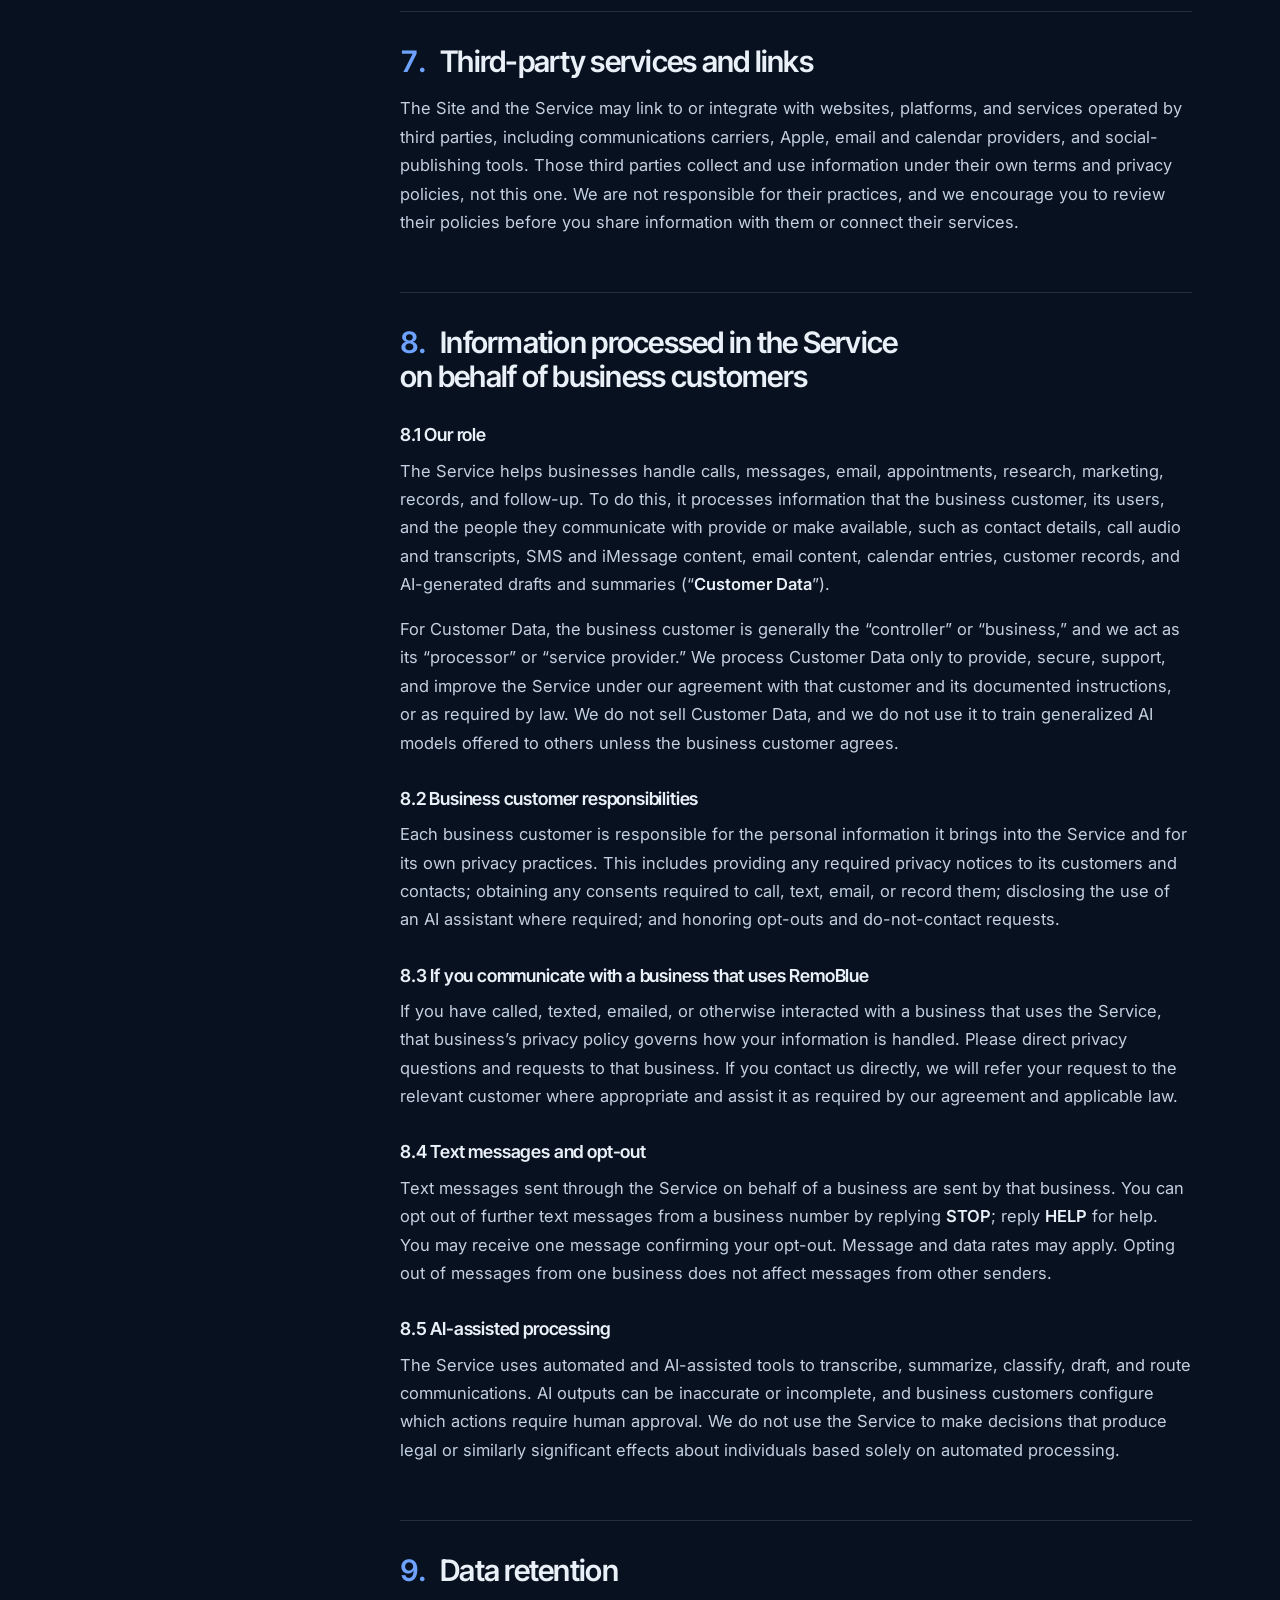
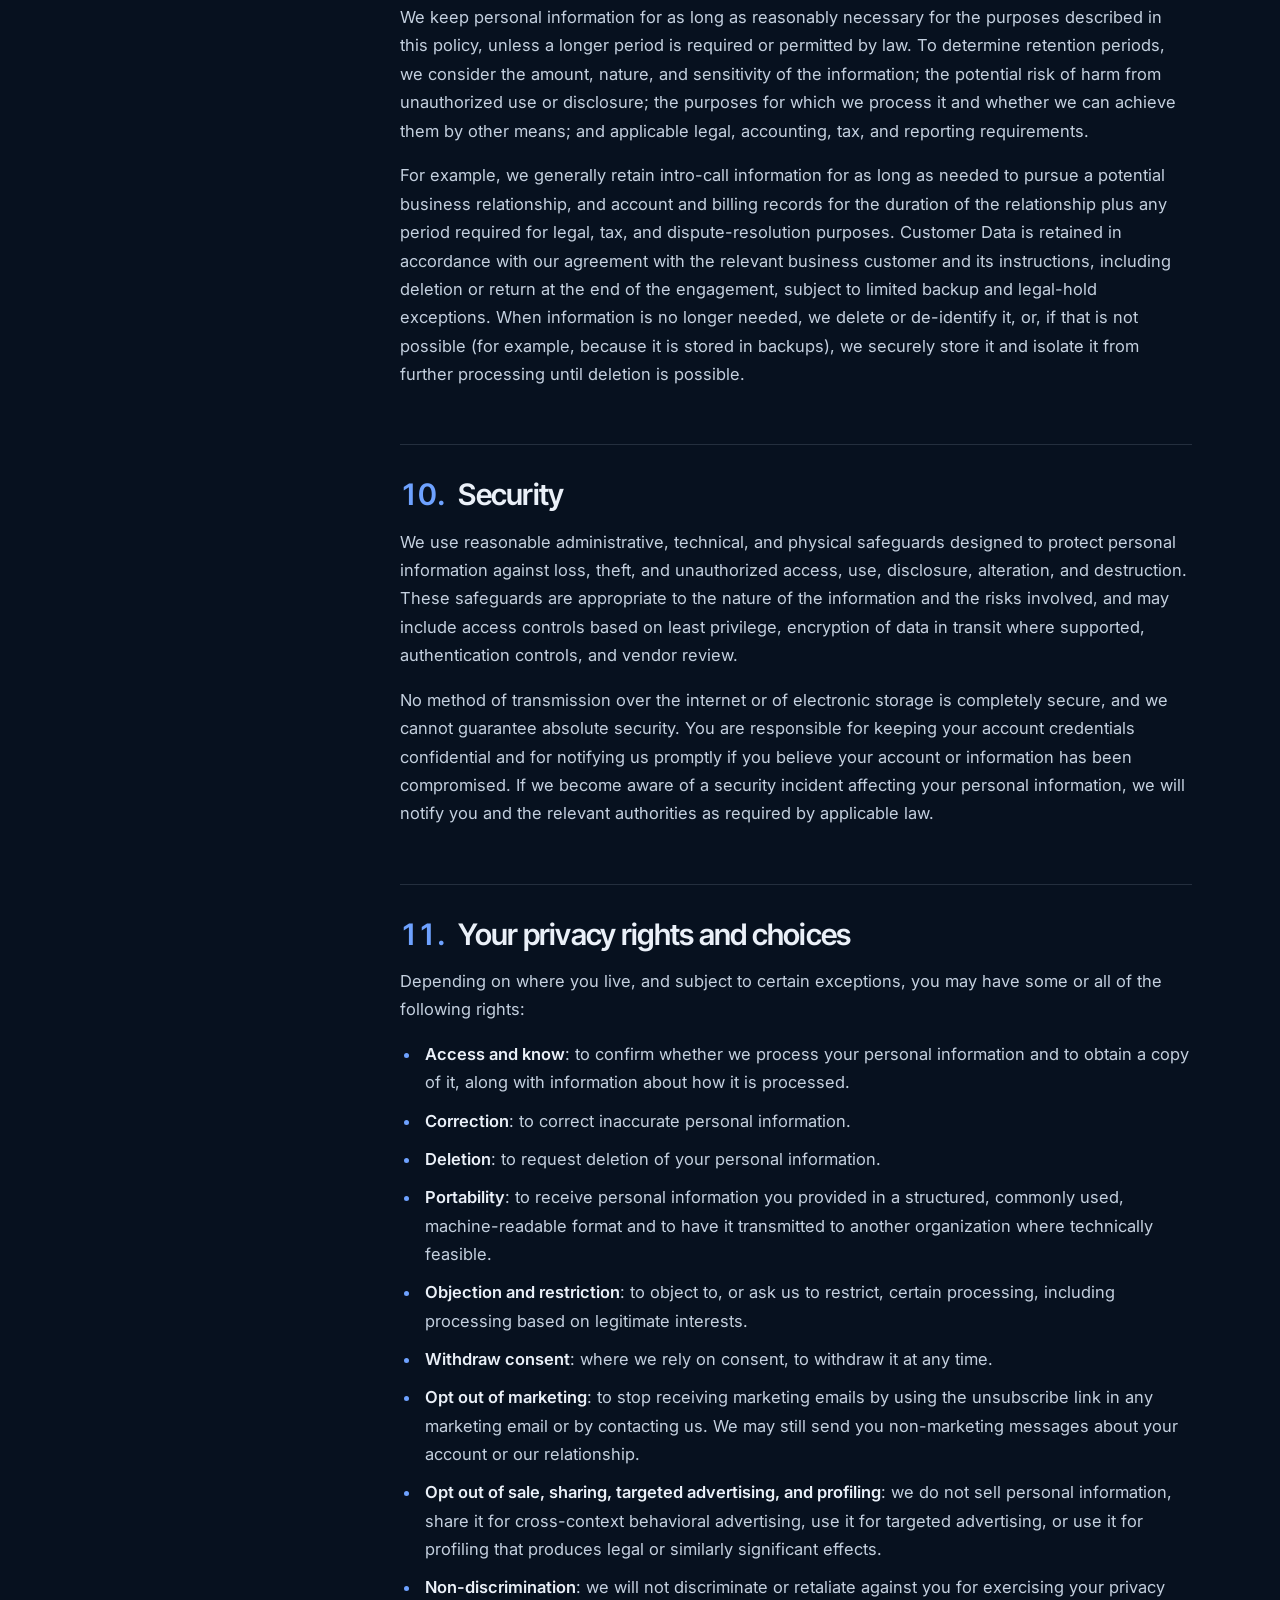
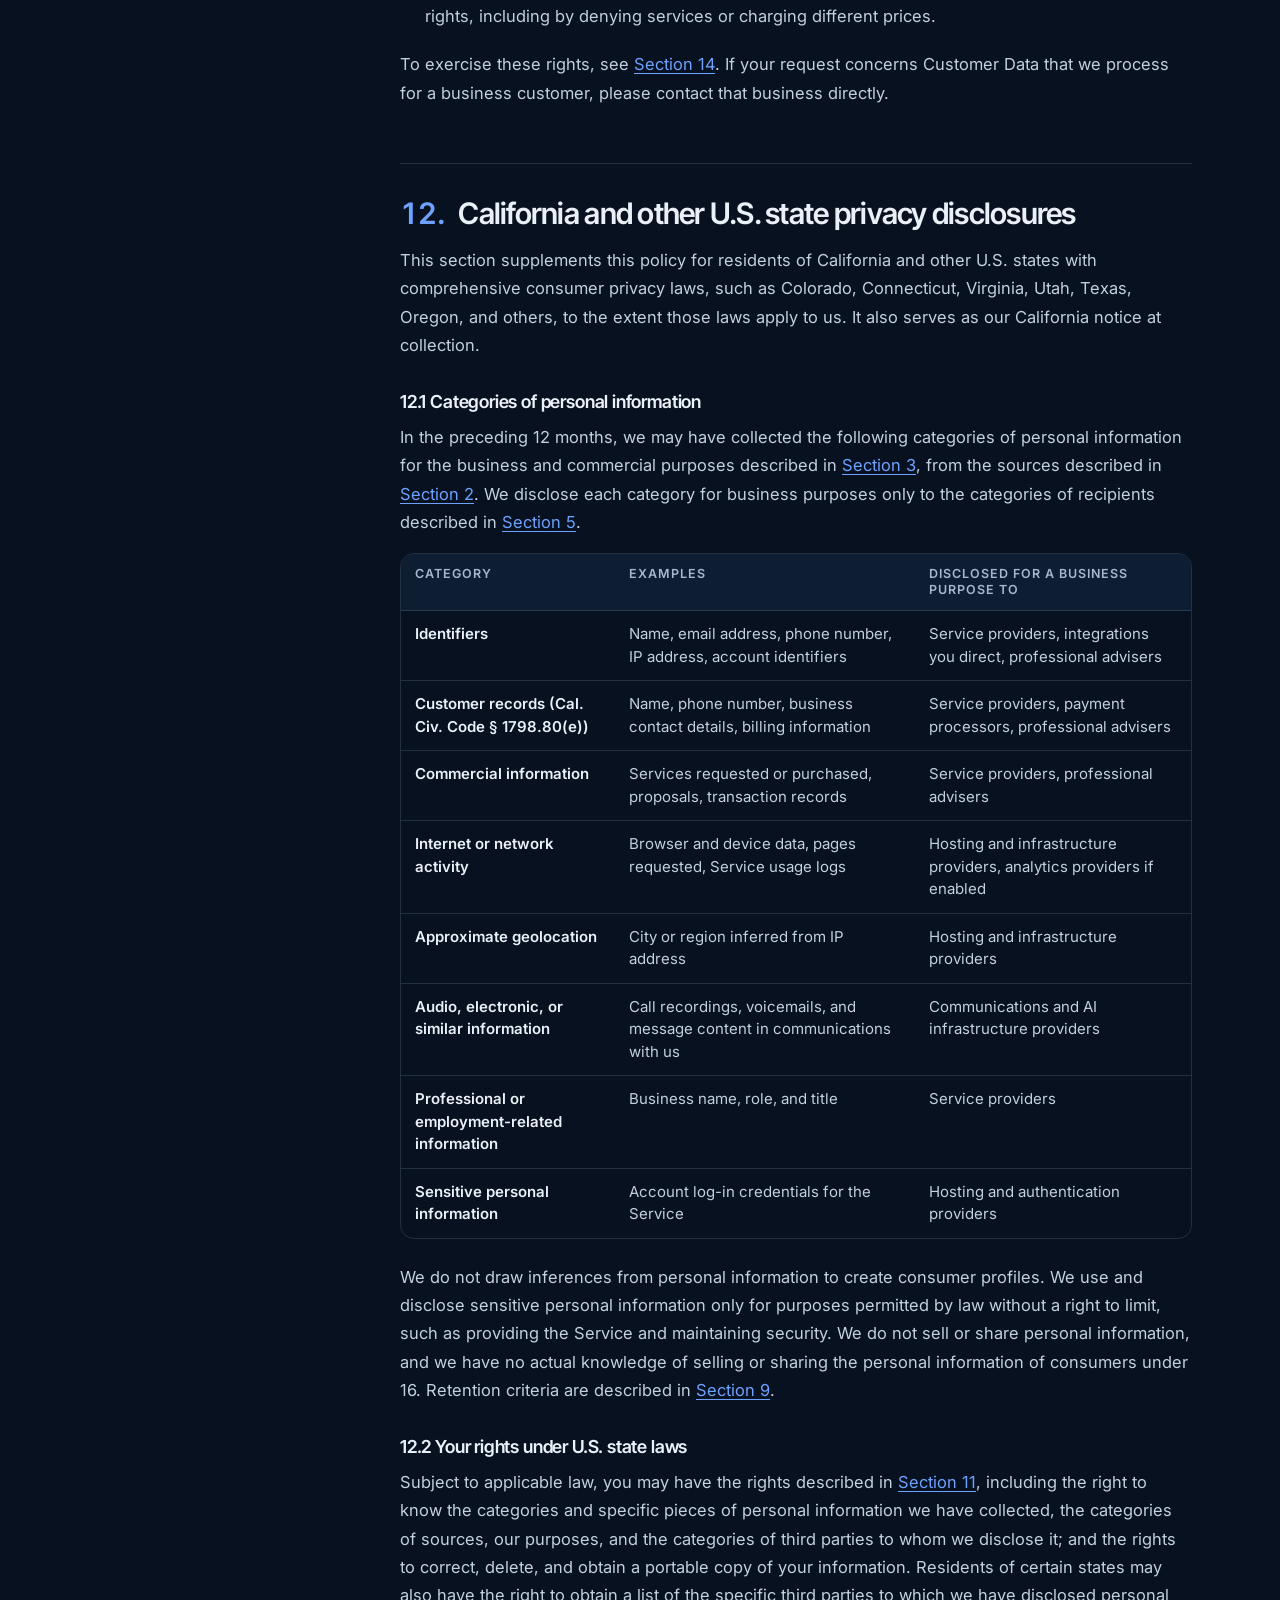
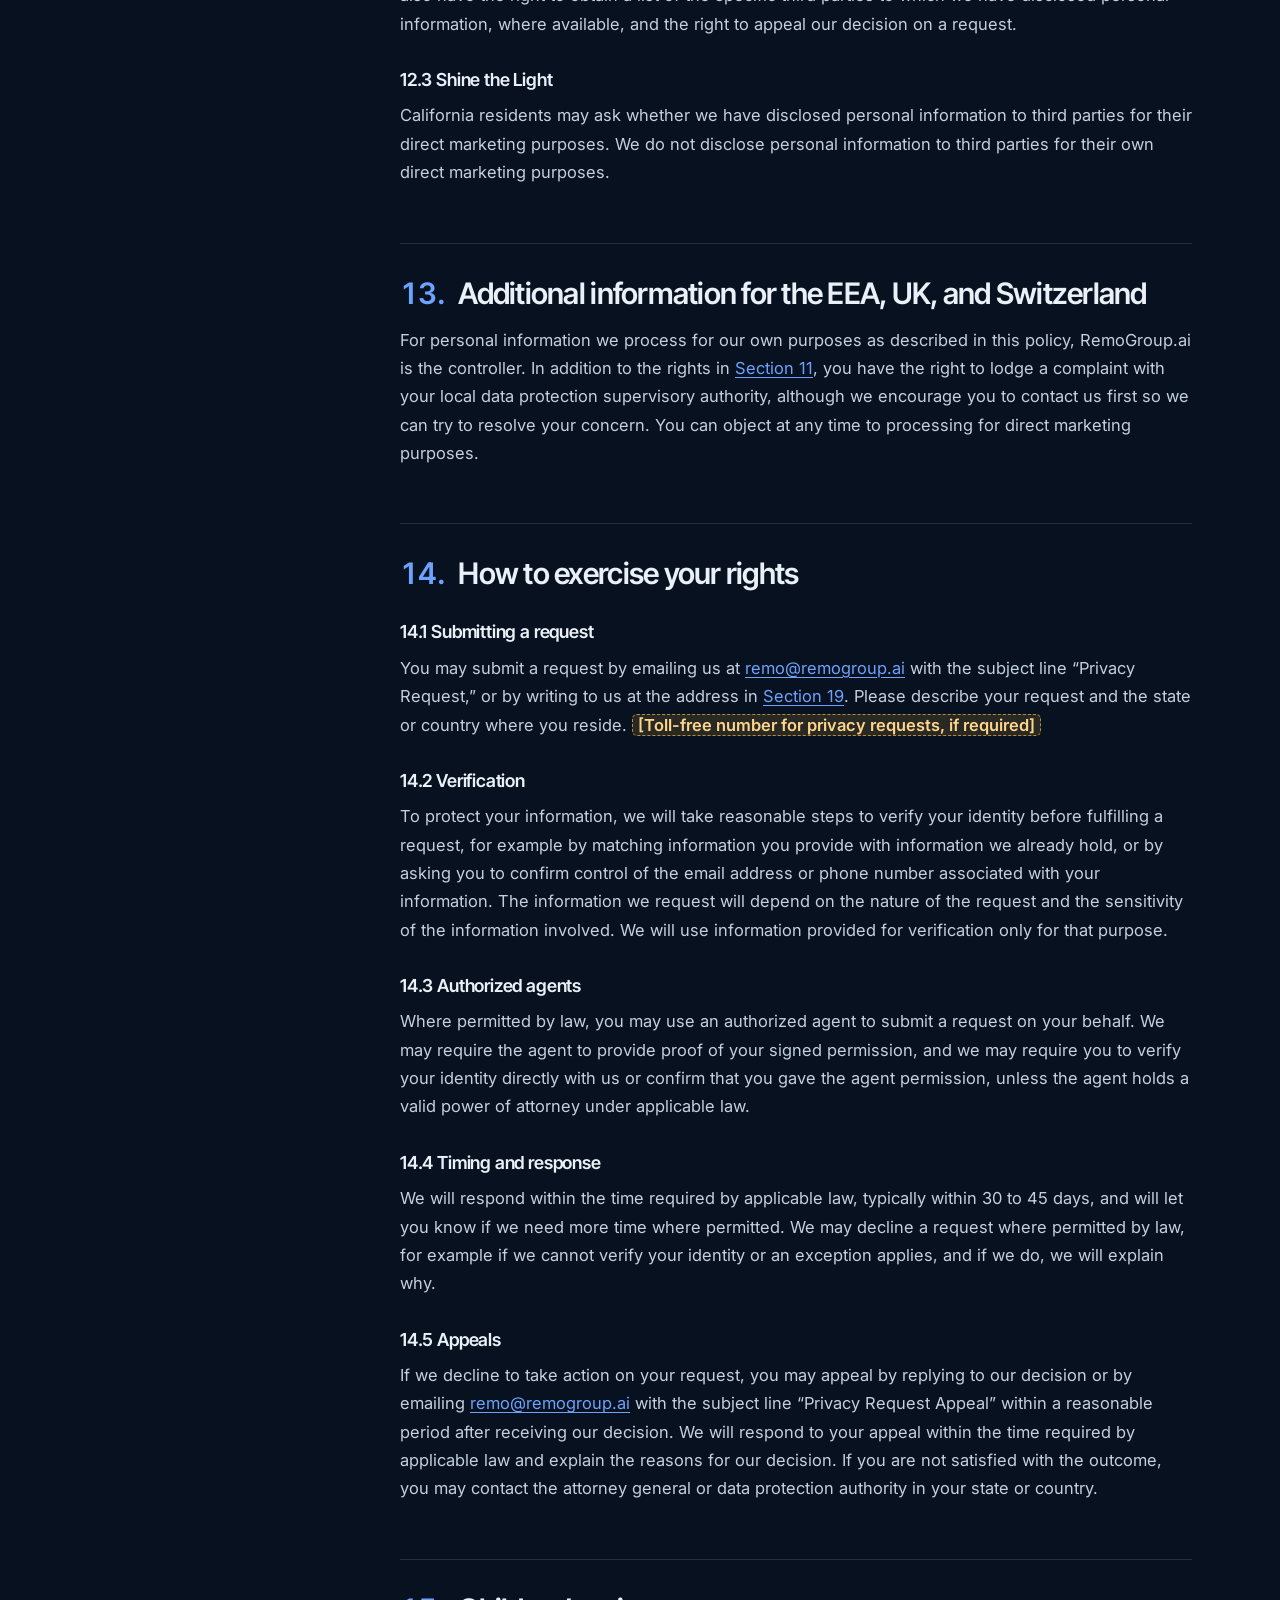
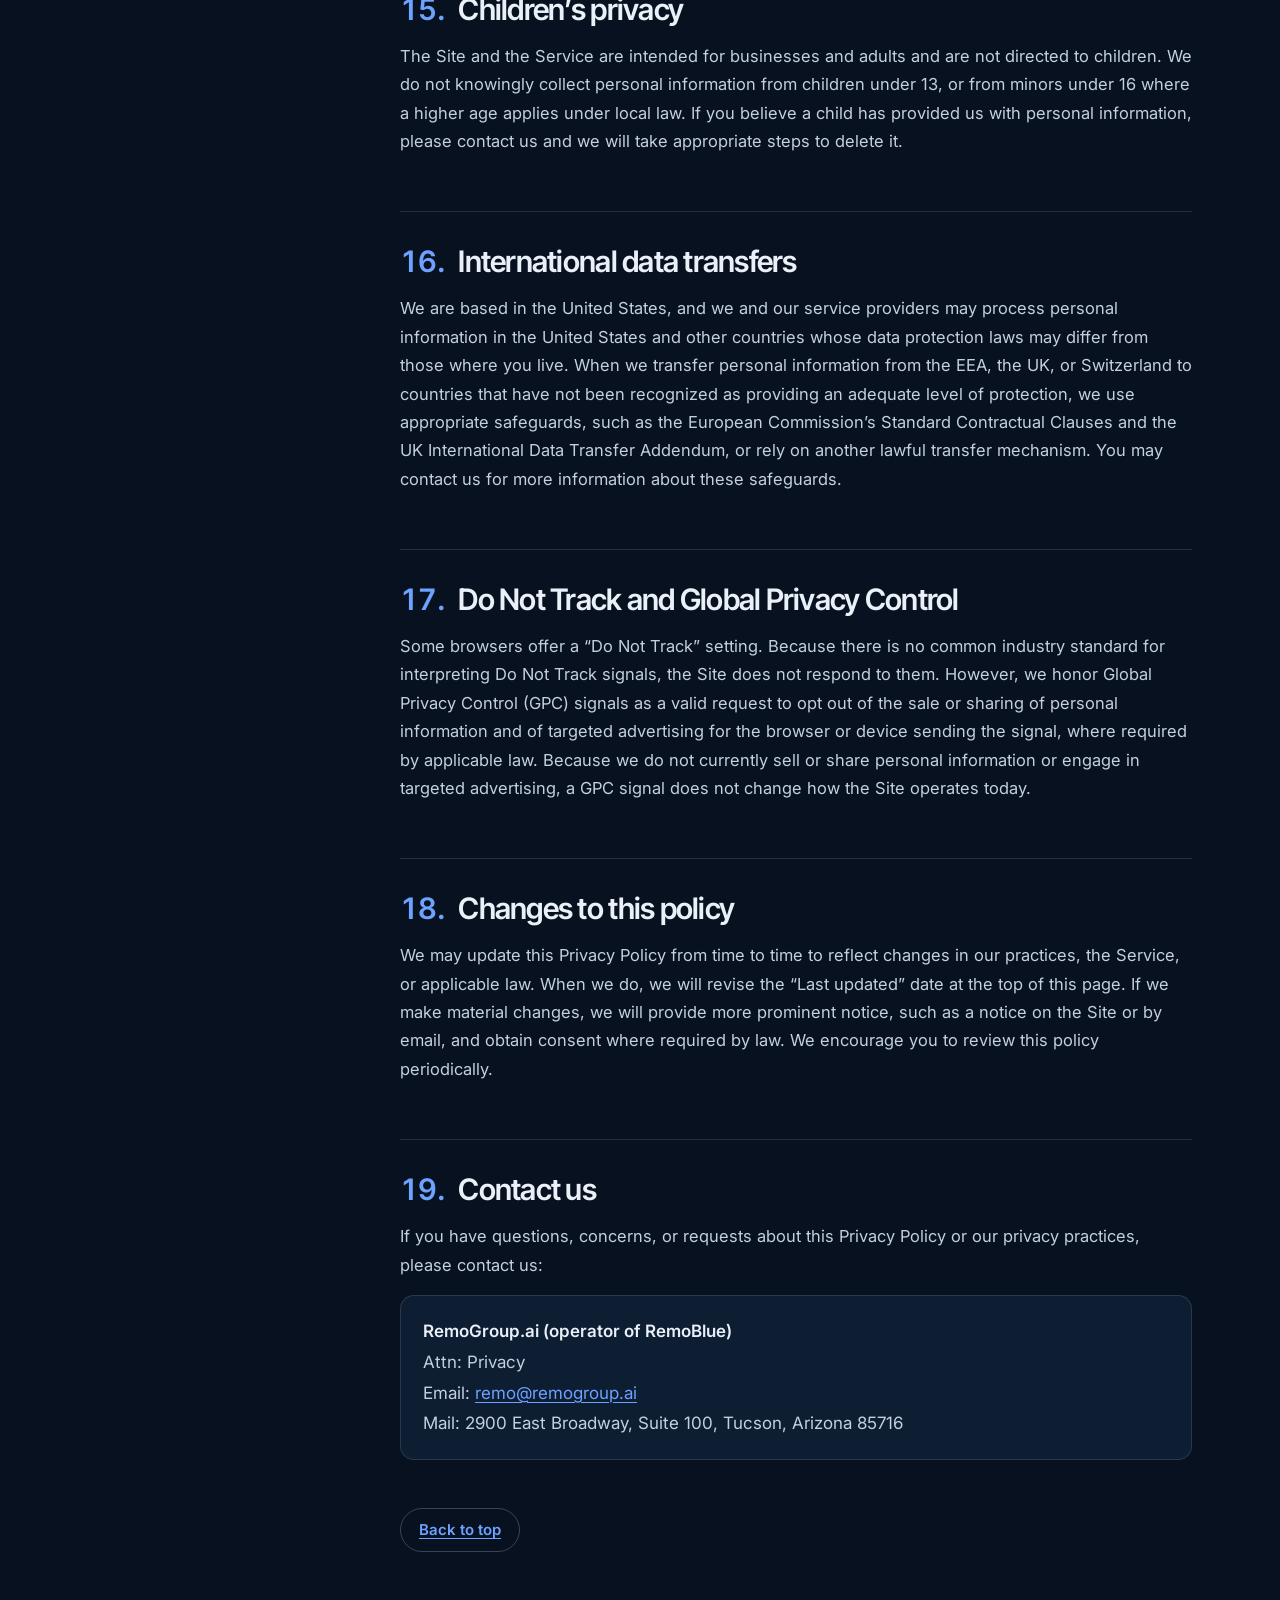
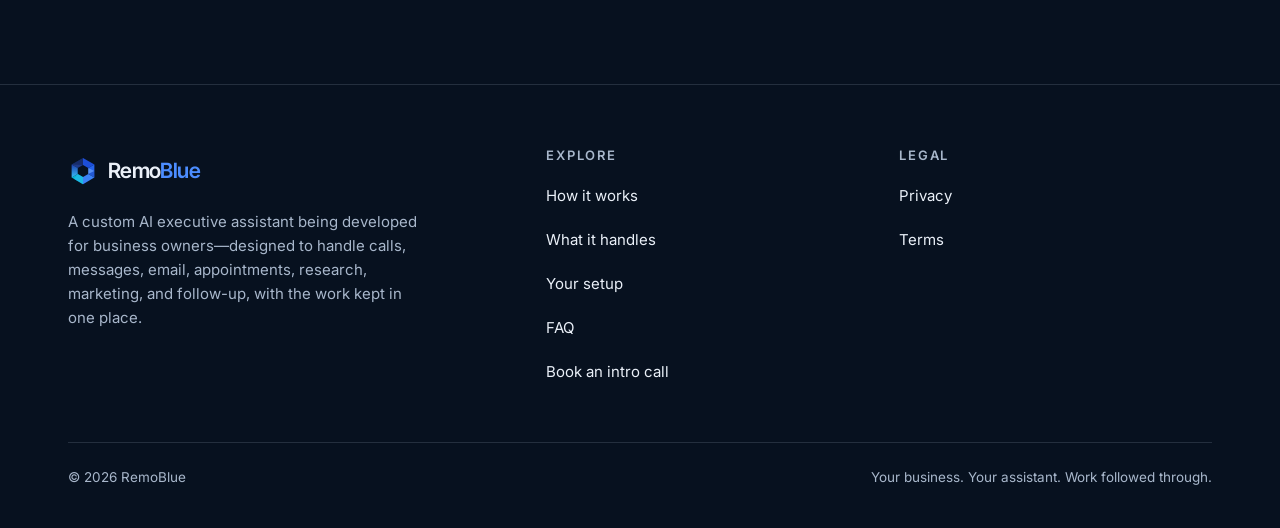
==== commit 2d88ffa2: "Set privacy contact email to remo@remogroup.ai" ====
--- a/privacy/index.html
+++ b/privacy/index.html
@@ -1,9 +1,7 @@
 <!doctype html>
 <!--
   PLACEHOLDERS TO COMPLETE BEFORE RELYING ON THIS PAGE (shown highlighted on the page):
-  - [Privacy contact email]
   - [Toll-free number for privacy requests, if required]
-  - [Mailing address]
   Have this document reviewed by qualified counsel before treating it as final.
 -->
 <html lang="en">
@@ -418,7 +416,7 @@
 <section id="exercising-rights" aria-labelledby="ex-h">
 <h2 id="ex-h"><span class="n">14.</span> How to exercise your rights</h2>
 <h3>14.1 Submitting a request</h3>
-<p>You may submit a request by emailing us at <mark class="ph">[Privacy contact email]</mark> with the subject line “Privacy Request,” or by writing to us at the address in <a href="#contact">Section 19</a>. Please describe your request and the state or country where you reside. <mark class="ph">[Toll-free number for privacy requests, if required]</mark></p>
+<p>You may submit a request by emailing us at <a href="mailto:remo@remogroup.ai">remo@remogroup.ai</a> with the subject line “Privacy Request,” or by writing to us at the address in <a href="#contact">Section 19</a>. Please describe your request and the state or country where you reside. <mark class="ph">[Toll-free number for privacy requests, if required]</mark></p>
 <h3>14.2 Verification</h3>
 <p>To protect your information, we will take reasonable steps to verify your identity before fulfilling a request, for example by matching information you provide with information we already hold, or by asking you to confirm control of the email address or phone number associated with your information. The information we request will depend on the nature of the request and the sensitivity of the information involved. We will use information provided for verification only for that purpose.</p>
 <h3>14.3 Authorized agents</h3>
@@ -426,7 +424,7 @@
 <h3>14.4 Timing and response</h3>
 <p>We will respond within the time required by applicable law, typically within 30 to 45 days, and will let you know if we need more time where permitted. We may decline a request where permitted by law, for example if we cannot verify your identity or an exception applies, and if we do, we will explain why.</p>
 <h3>14.5 Appeals</h3>
-<p>If we decline to take action on your request, you may appeal by replying to our decision or by emailing <mark class="ph">[Privacy contact email]</mark> with the subject line “Privacy Request Appeal” within a reasonable period after receiving our decision. We will respond to your appeal within the time required by applicable law and explain the reasons for our decision. If you are not satisfied with the outcome, you may contact the attorney general or data protection authority in your state or country.</p>
+<p>If we decline to take action on your request, you may appeal by replying to our decision or by emailing <a href="mailto:remo@remogroup.ai">remo@remogroup.ai</a> with the subject line “Privacy Request Appeal” within a reasonable period after receiving our decision. We will respond to your appeal within the time required by applicable law and explain the reasons for our decision. If you are not satisfied with the outcome, you may contact the attorney general or data protection authority in your state or country.</p>
 </section>
 
 <section id="children" aria-labelledby="kids-h">
@@ -455,8 +453,8 @@
 <address class="contact-card">
 <strong>RemoGroup.ai (operator of RemoBlue)</strong><br>
 Attn: Privacy<br>
-Email: <mark class="ph">[Privacy contact email]</mark><br>
-Mail: <mark class="ph">[Mailing address]</mark>
+Email: <a href="mailto:remo@remogroup.ai">remo@remogroup.ai</a><br>
+Mail: 2900 East Broadway, Suite 100, Tucson, Arizona 85716
 </address>
 </section>
 
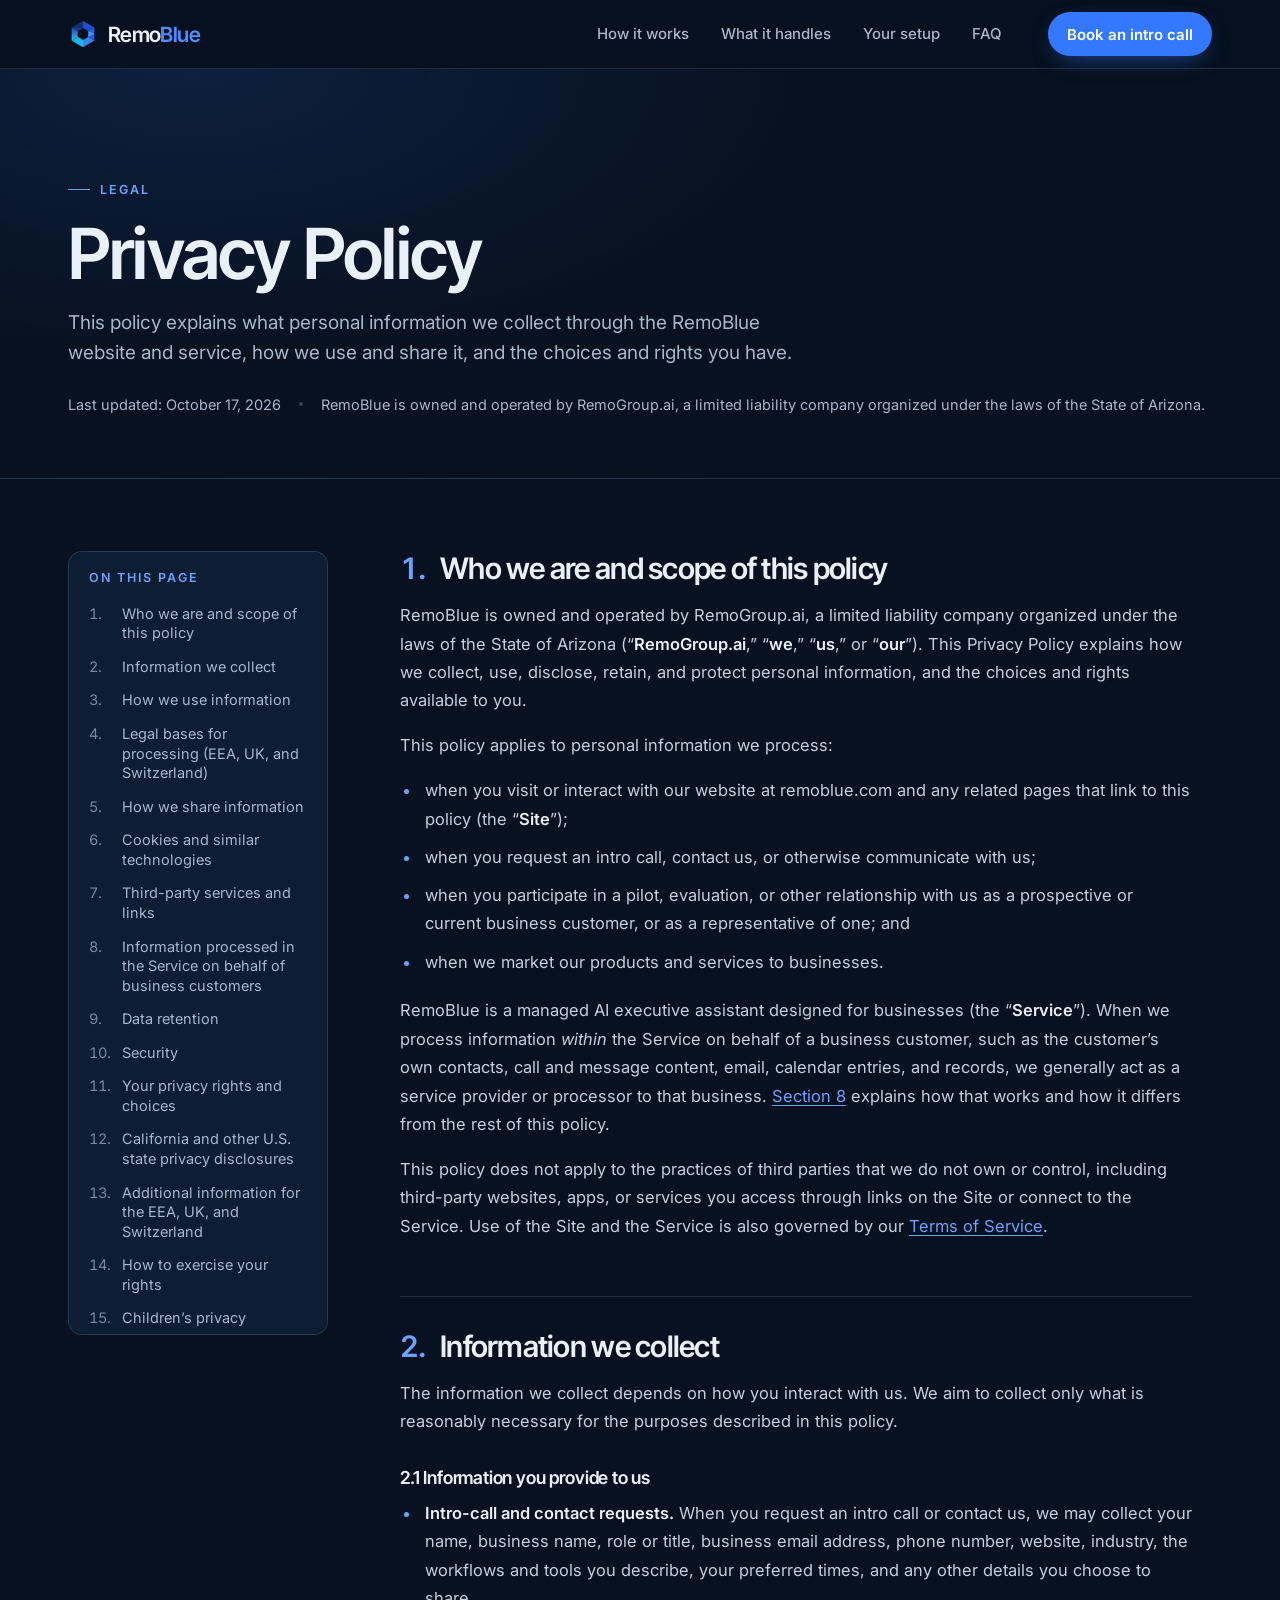
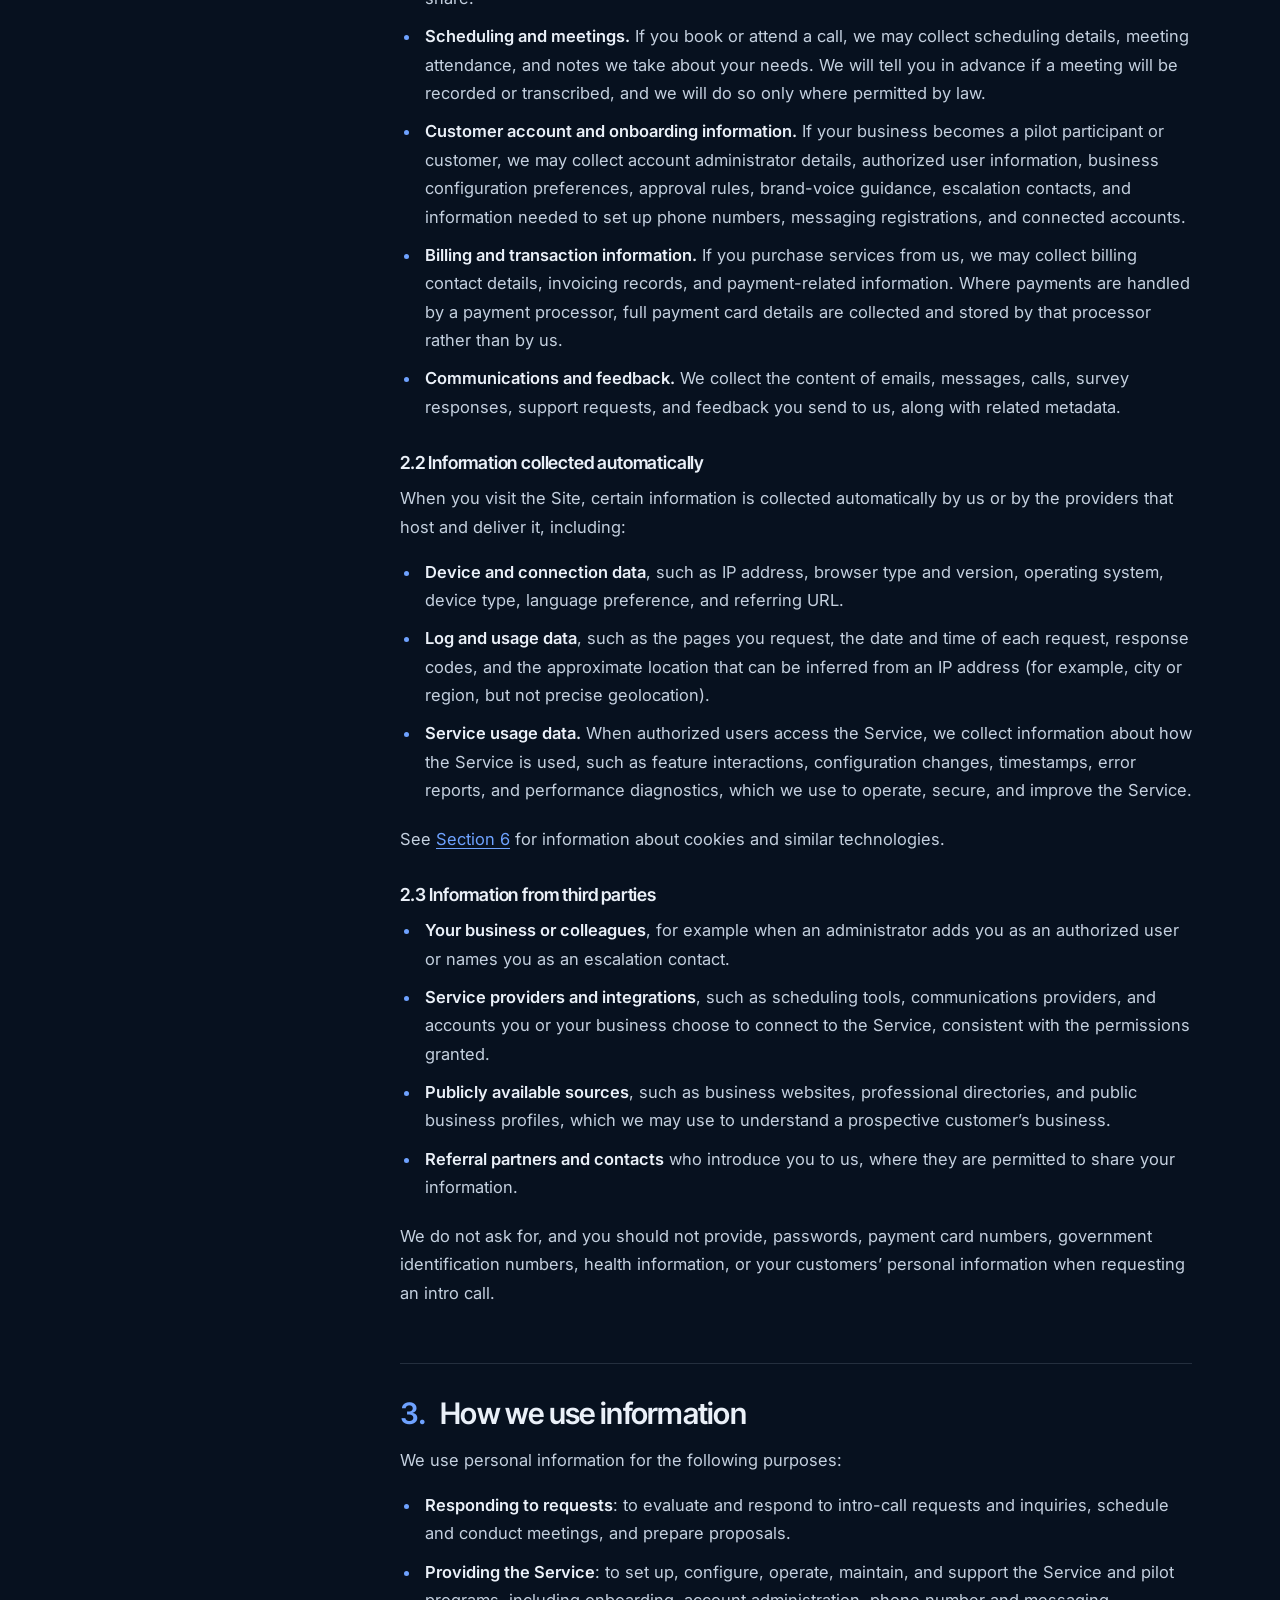
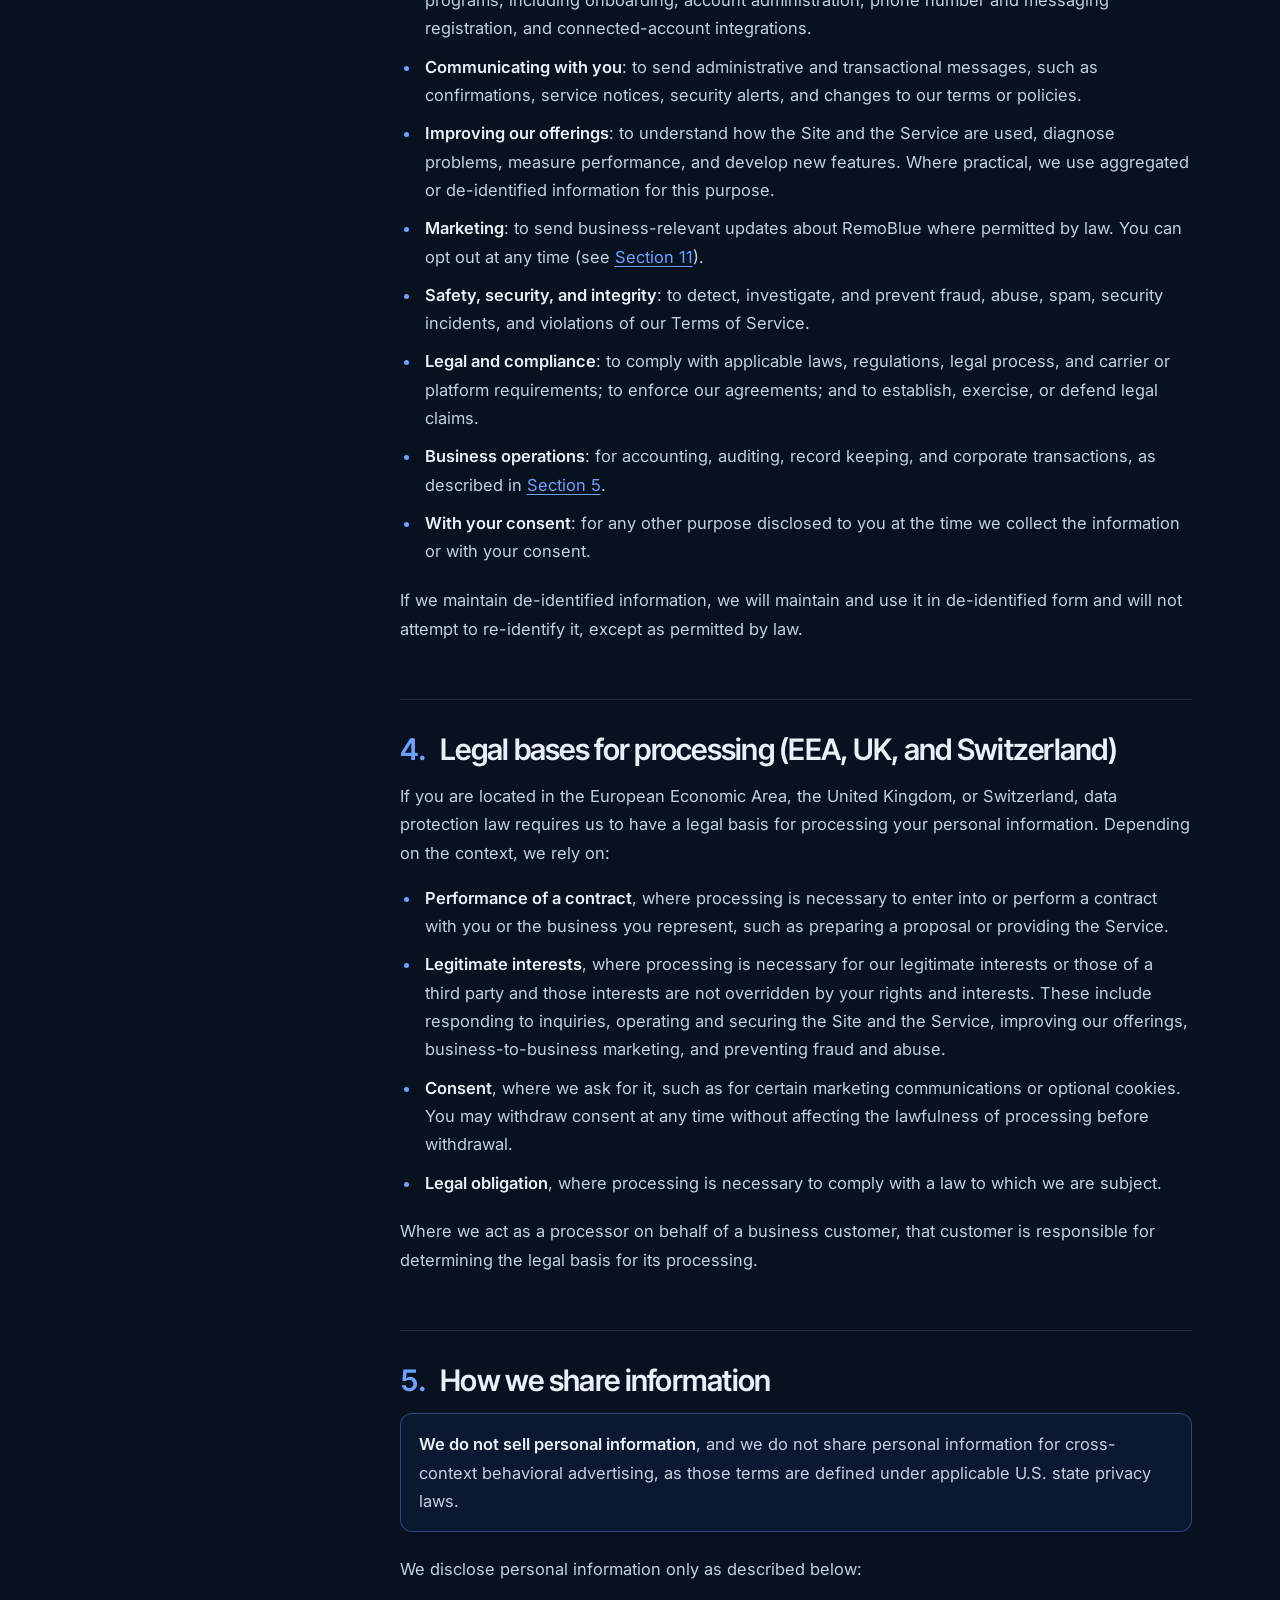
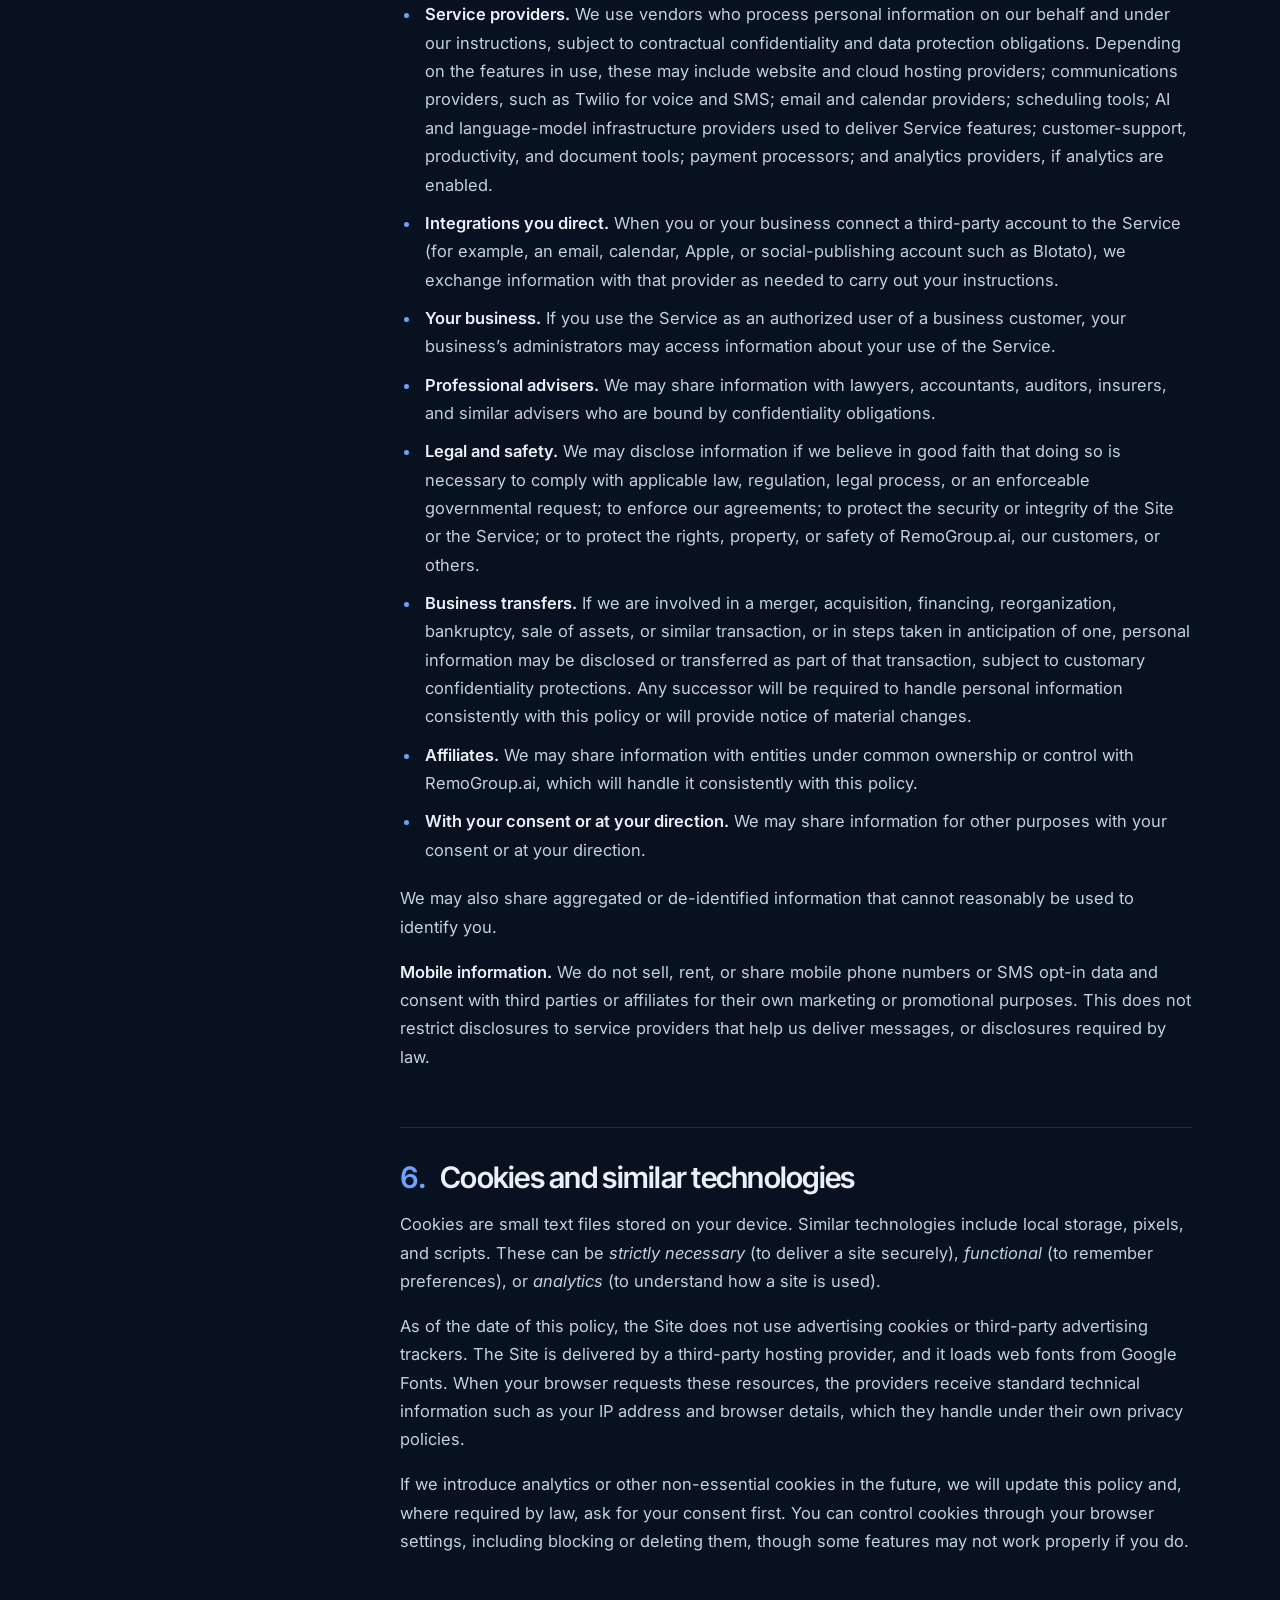
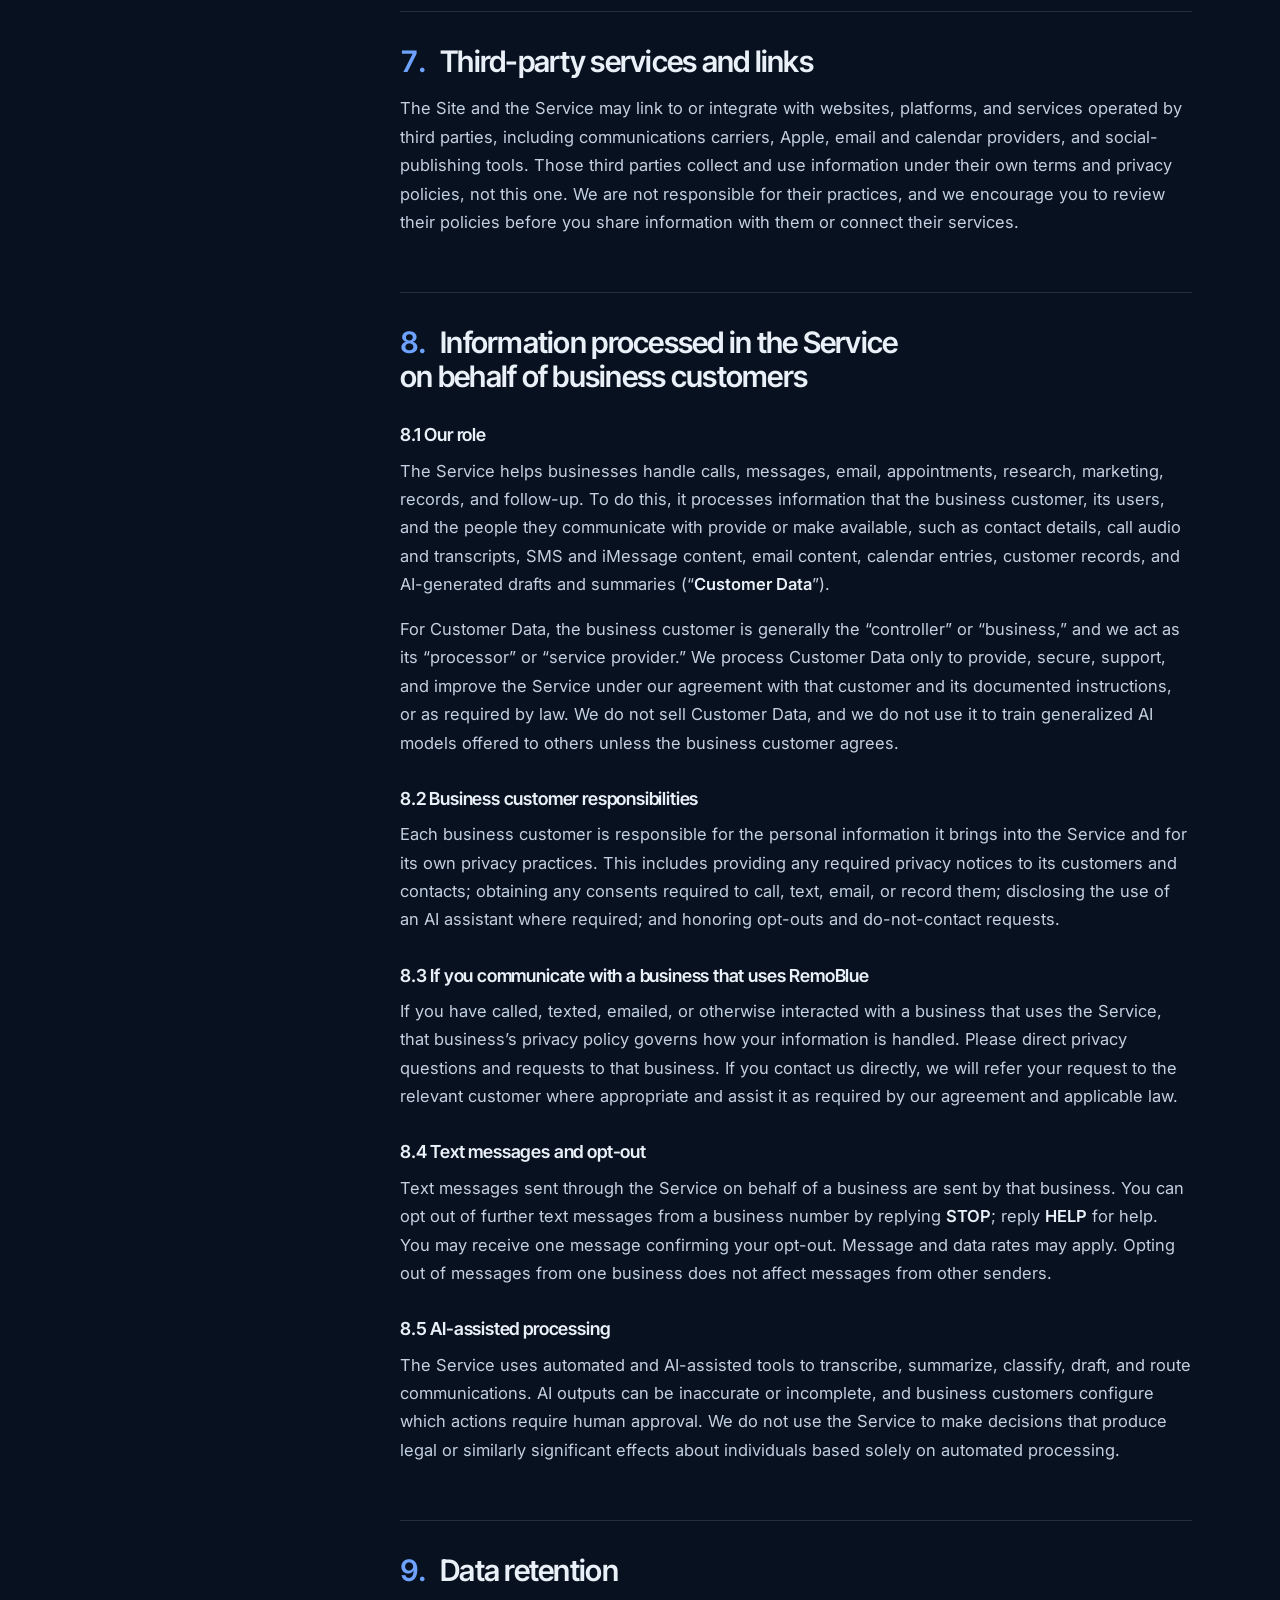
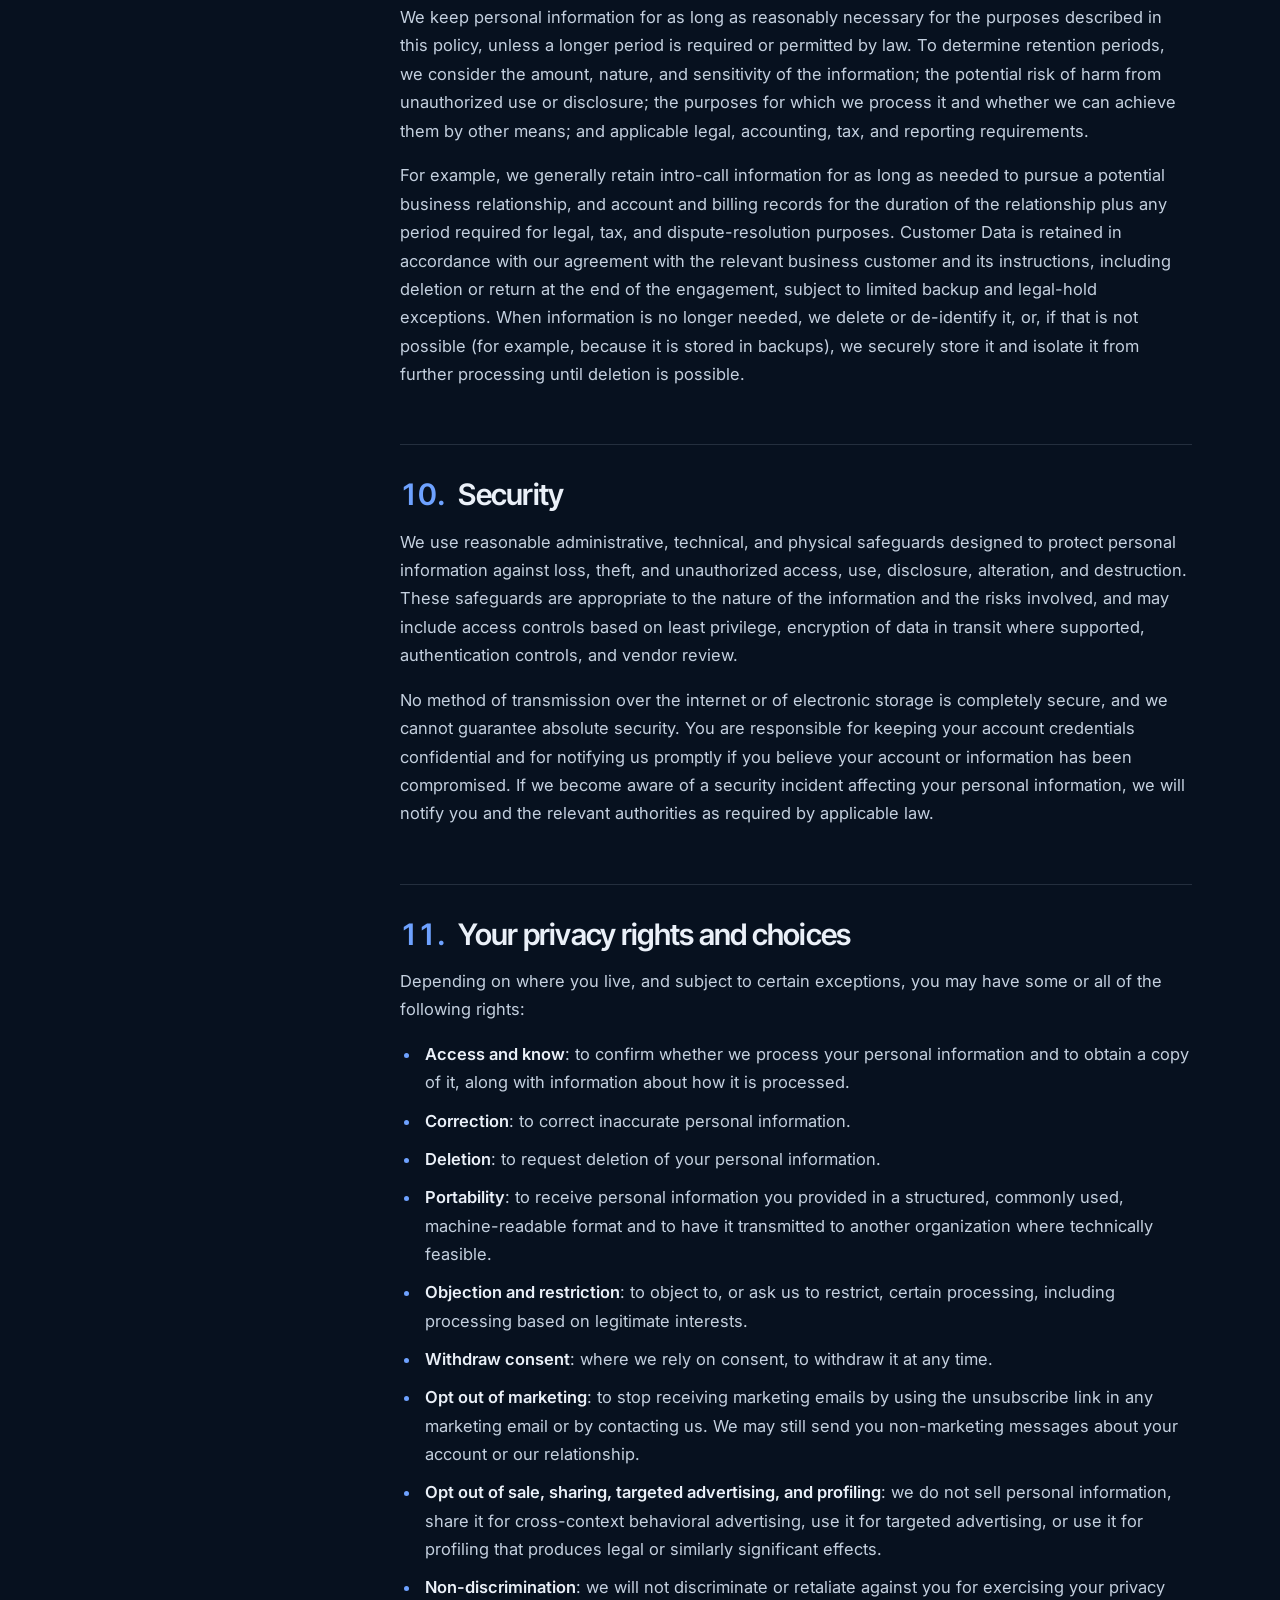
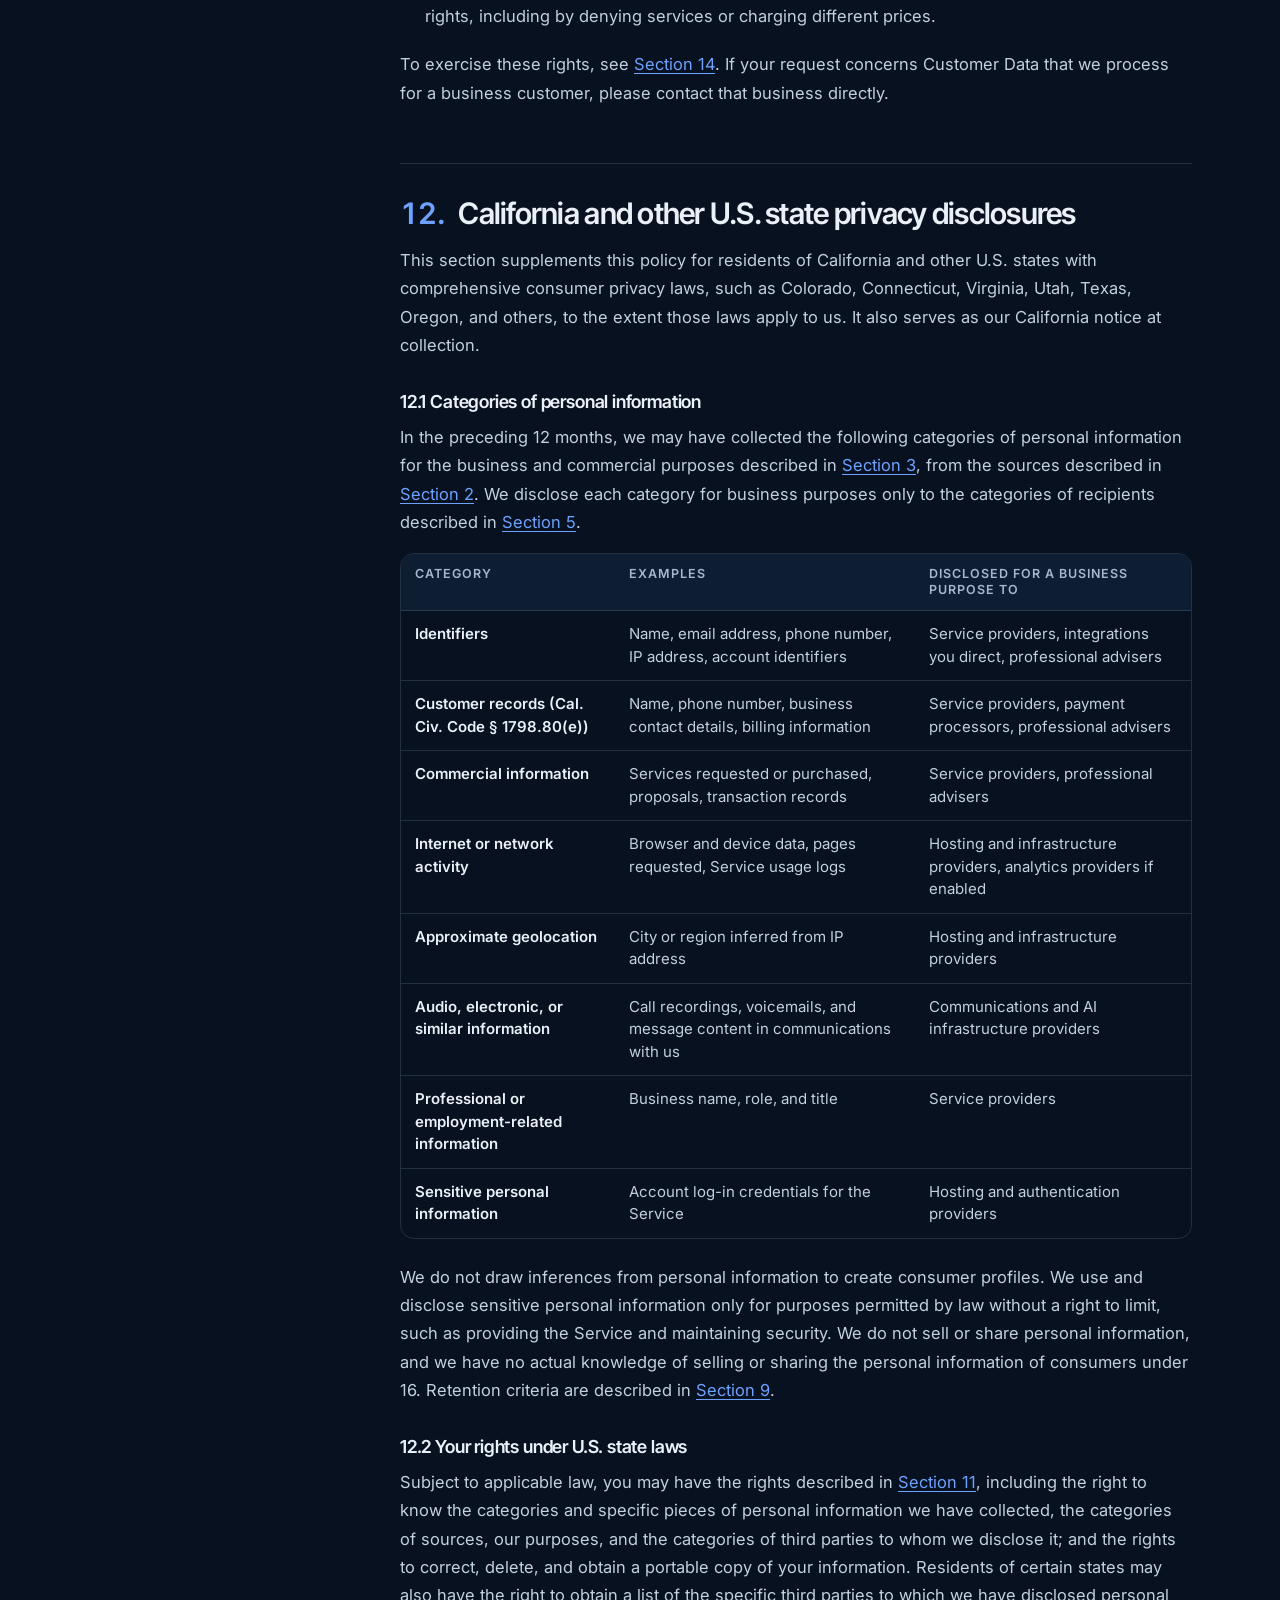
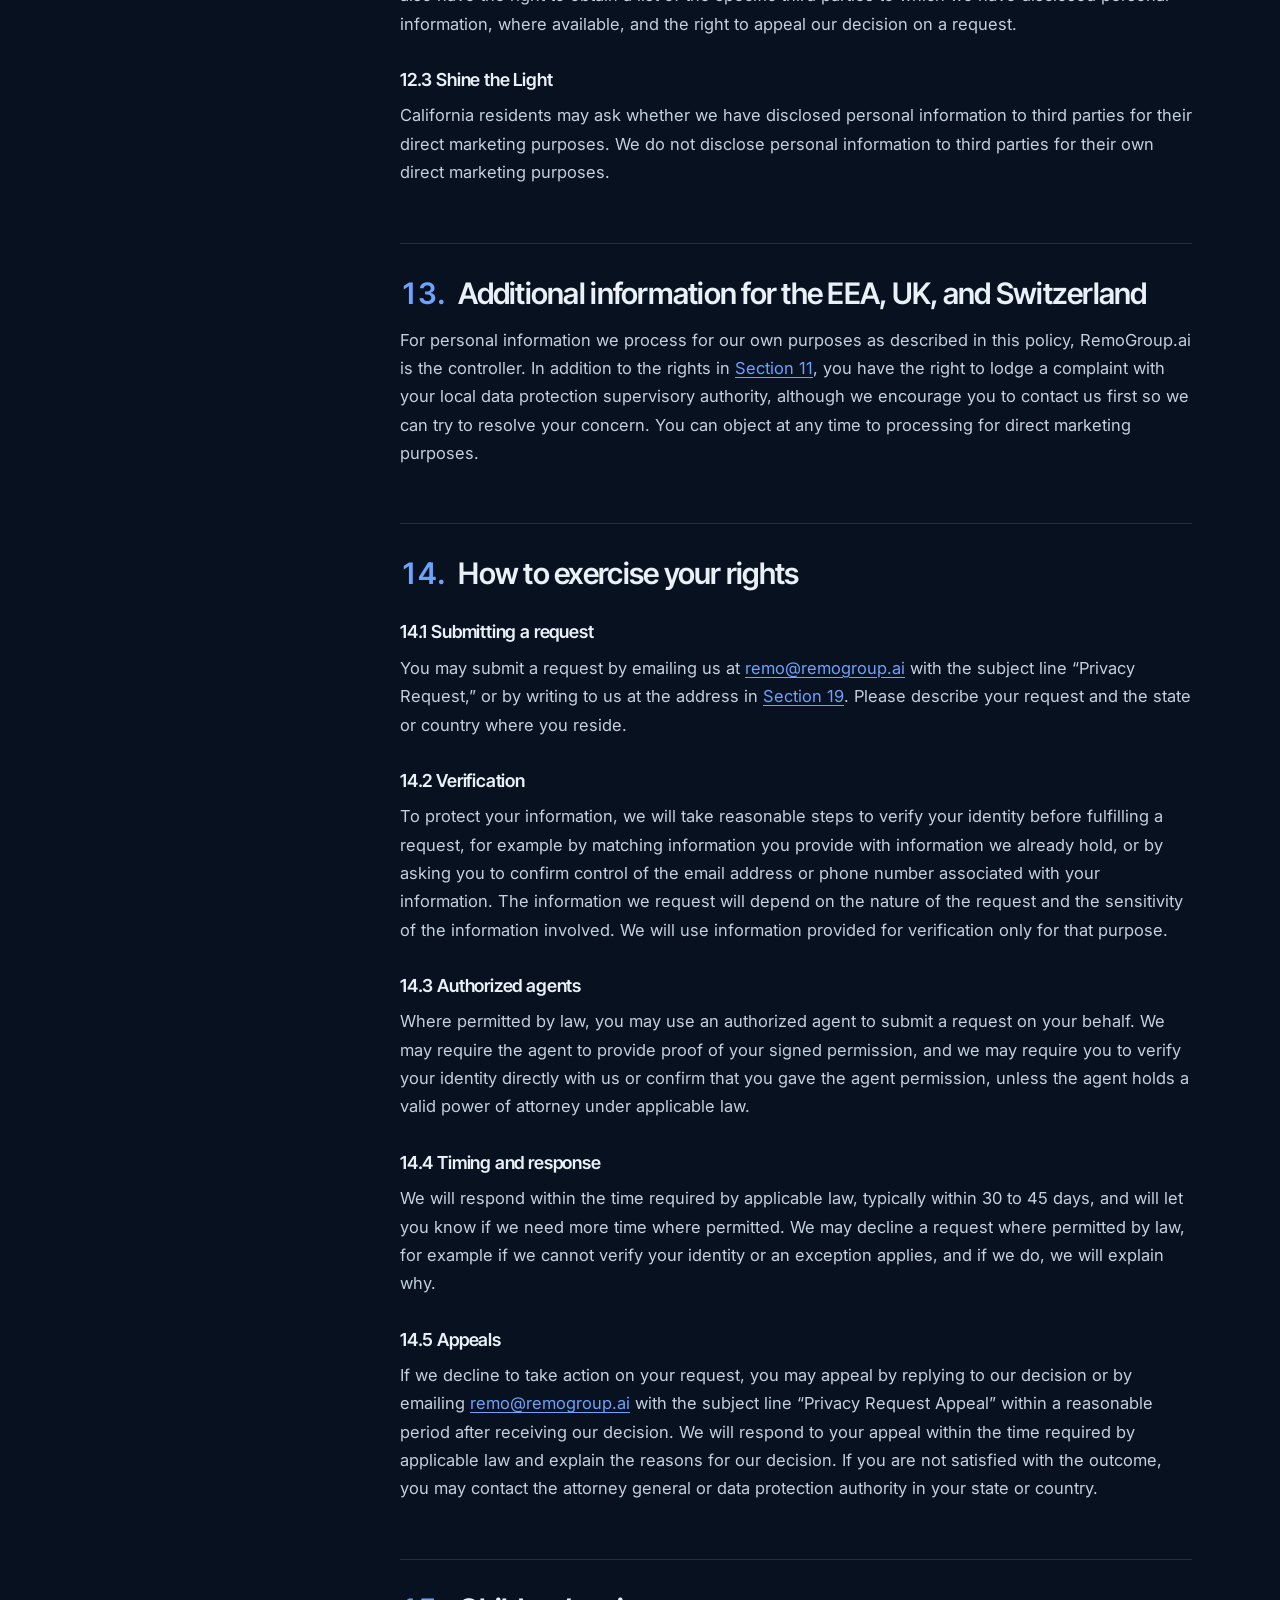
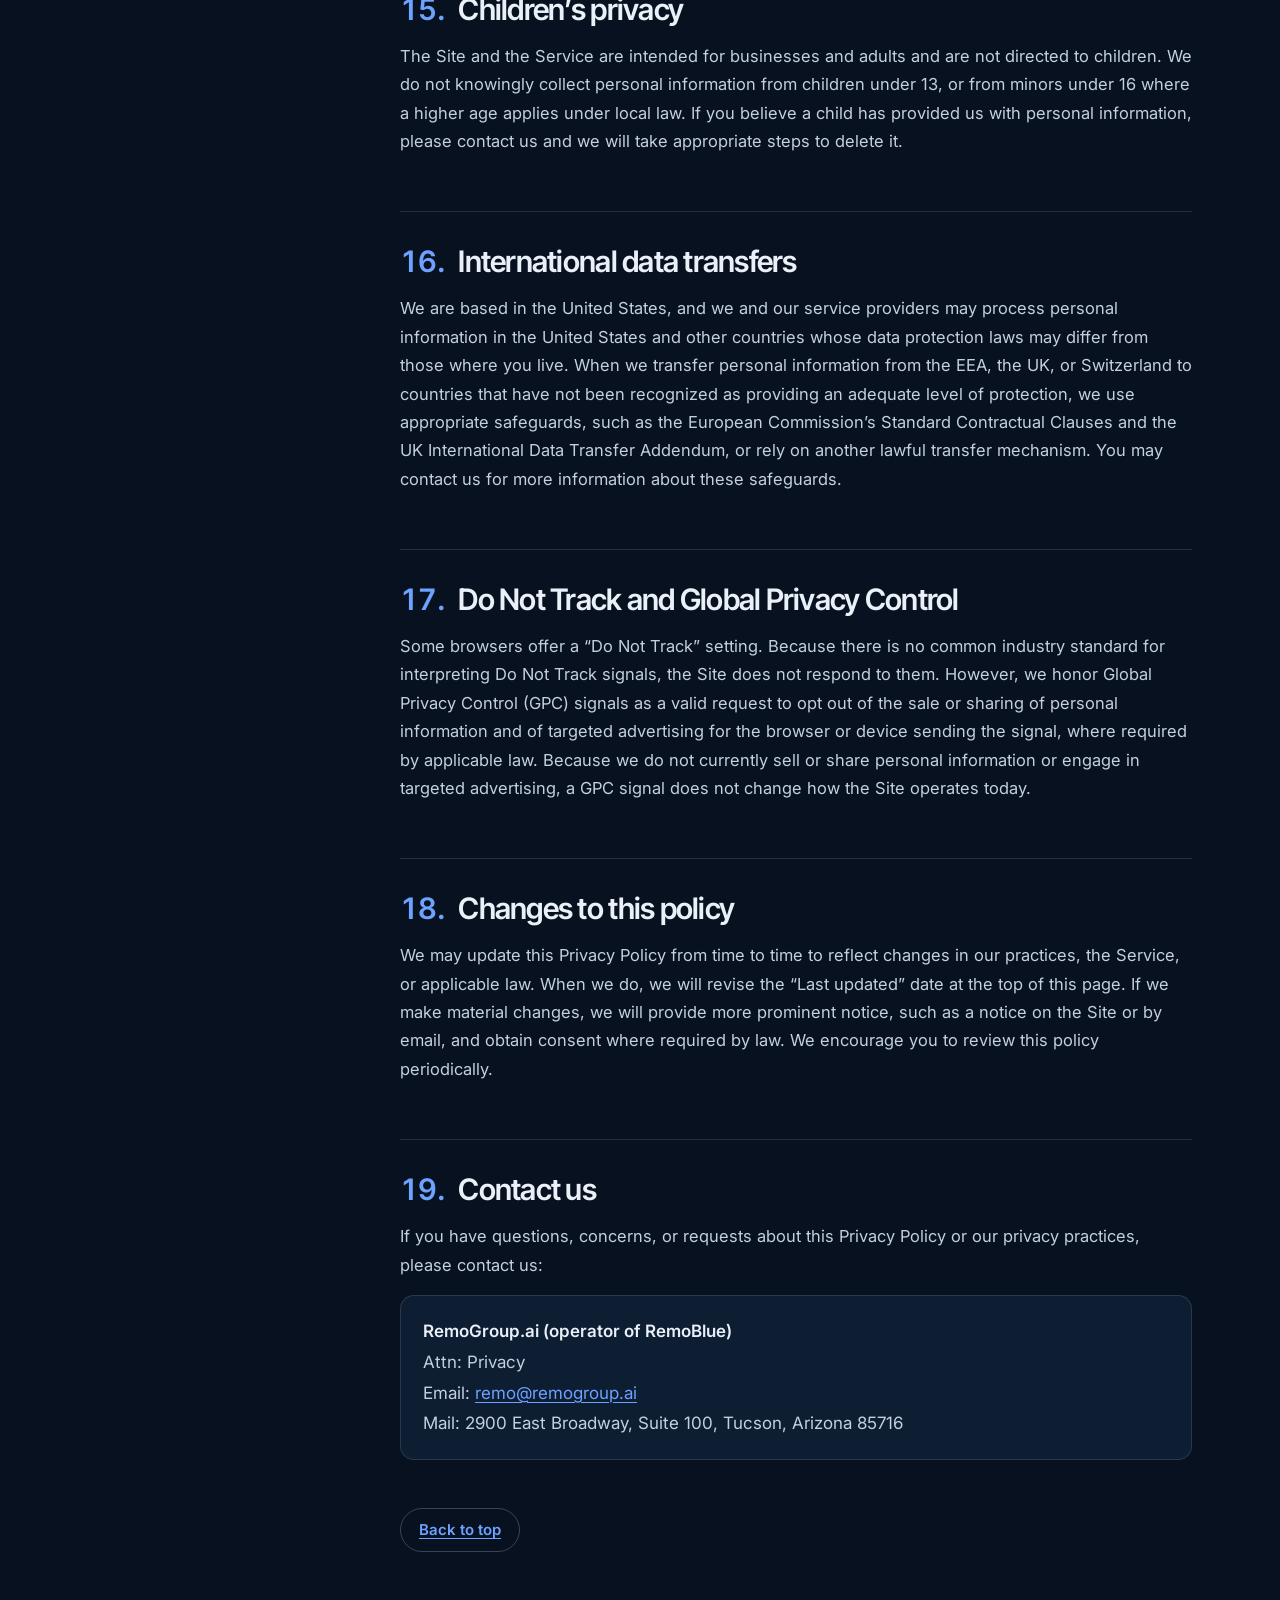
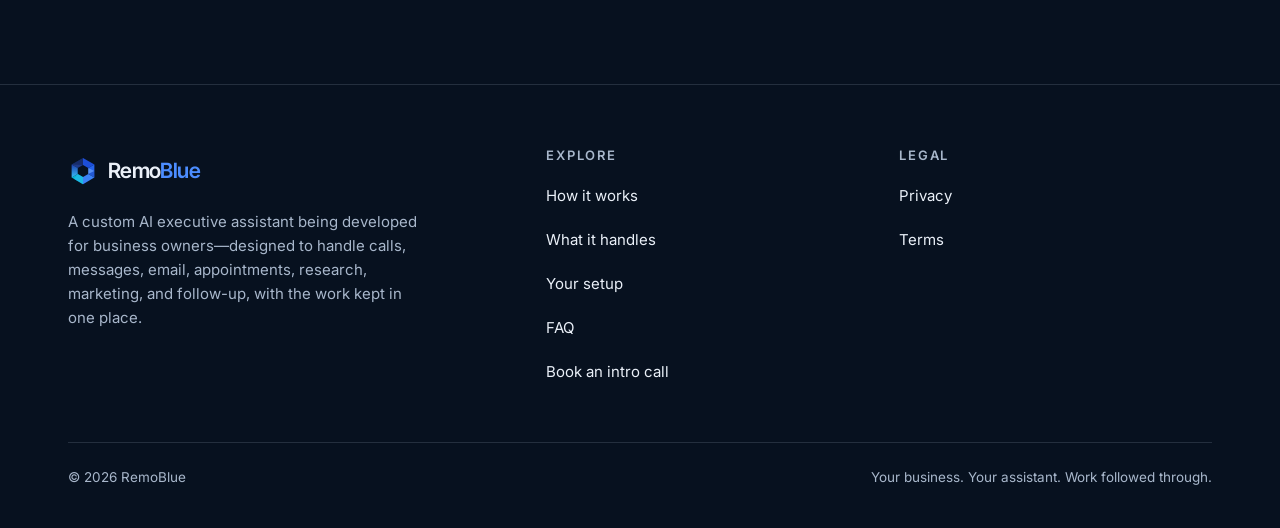
==== commit 1e02a8da: "Remove toll-free placeholder from privacy page" ====
--- a/privacy/index.html
+++ b/privacy/index.html
@@ -1,7 +1,6 @@
 <!doctype html>
 <!--
   PLACEHOLDERS TO COMPLETE BEFORE RELYING ON THIS PAGE (shown highlighted on the page):
-  - [Toll-free number for privacy requests, if required]
   Have this document reviewed by qualified counsel before treating it as final.
 -->
 <html lang="en">
@@ -416,7 +415,7 @@
 <section id="exercising-rights" aria-labelledby="ex-h">
 <h2 id="ex-h"><span class="n">14.</span> How to exercise your rights</h2>
 <h3>14.1 Submitting a request</h3>
-<p>You may submit a request by emailing us at <a href="mailto:remo@remogroup.ai">remo@remogroup.ai</a> with the subject line “Privacy Request,” or by writing to us at the address in <a href="#contact">Section 19</a>. Please describe your request and the state or country where you reside. <mark class="ph">[Toll-free number for privacy requests, if required]</mark></p>
+<p>You may submit a request by emailing us at <a href="mailto:remo@remogroup.ai">remo@remogroup.ai</a> with the subject line “Privacy Request,” or by writing to us at the address in <a href="#contact">Section 19</a>. Please describe your request and the state or country where you reside.</p>
 <h3>14.2 Verification</h3>
 <p>To protect your information, we will take reasonable steps to verify your identity before fulfilling a request, for example by matching information you provide with information we already hold, or by asking you to confirm control of the email address or phone number associated with your information. The information we request will depend on the nature of the request and the sensitivity of the information involved. We will use information provided for verification only for that purpose.</p>
 <h3>14.3 Authorized agents</h3>
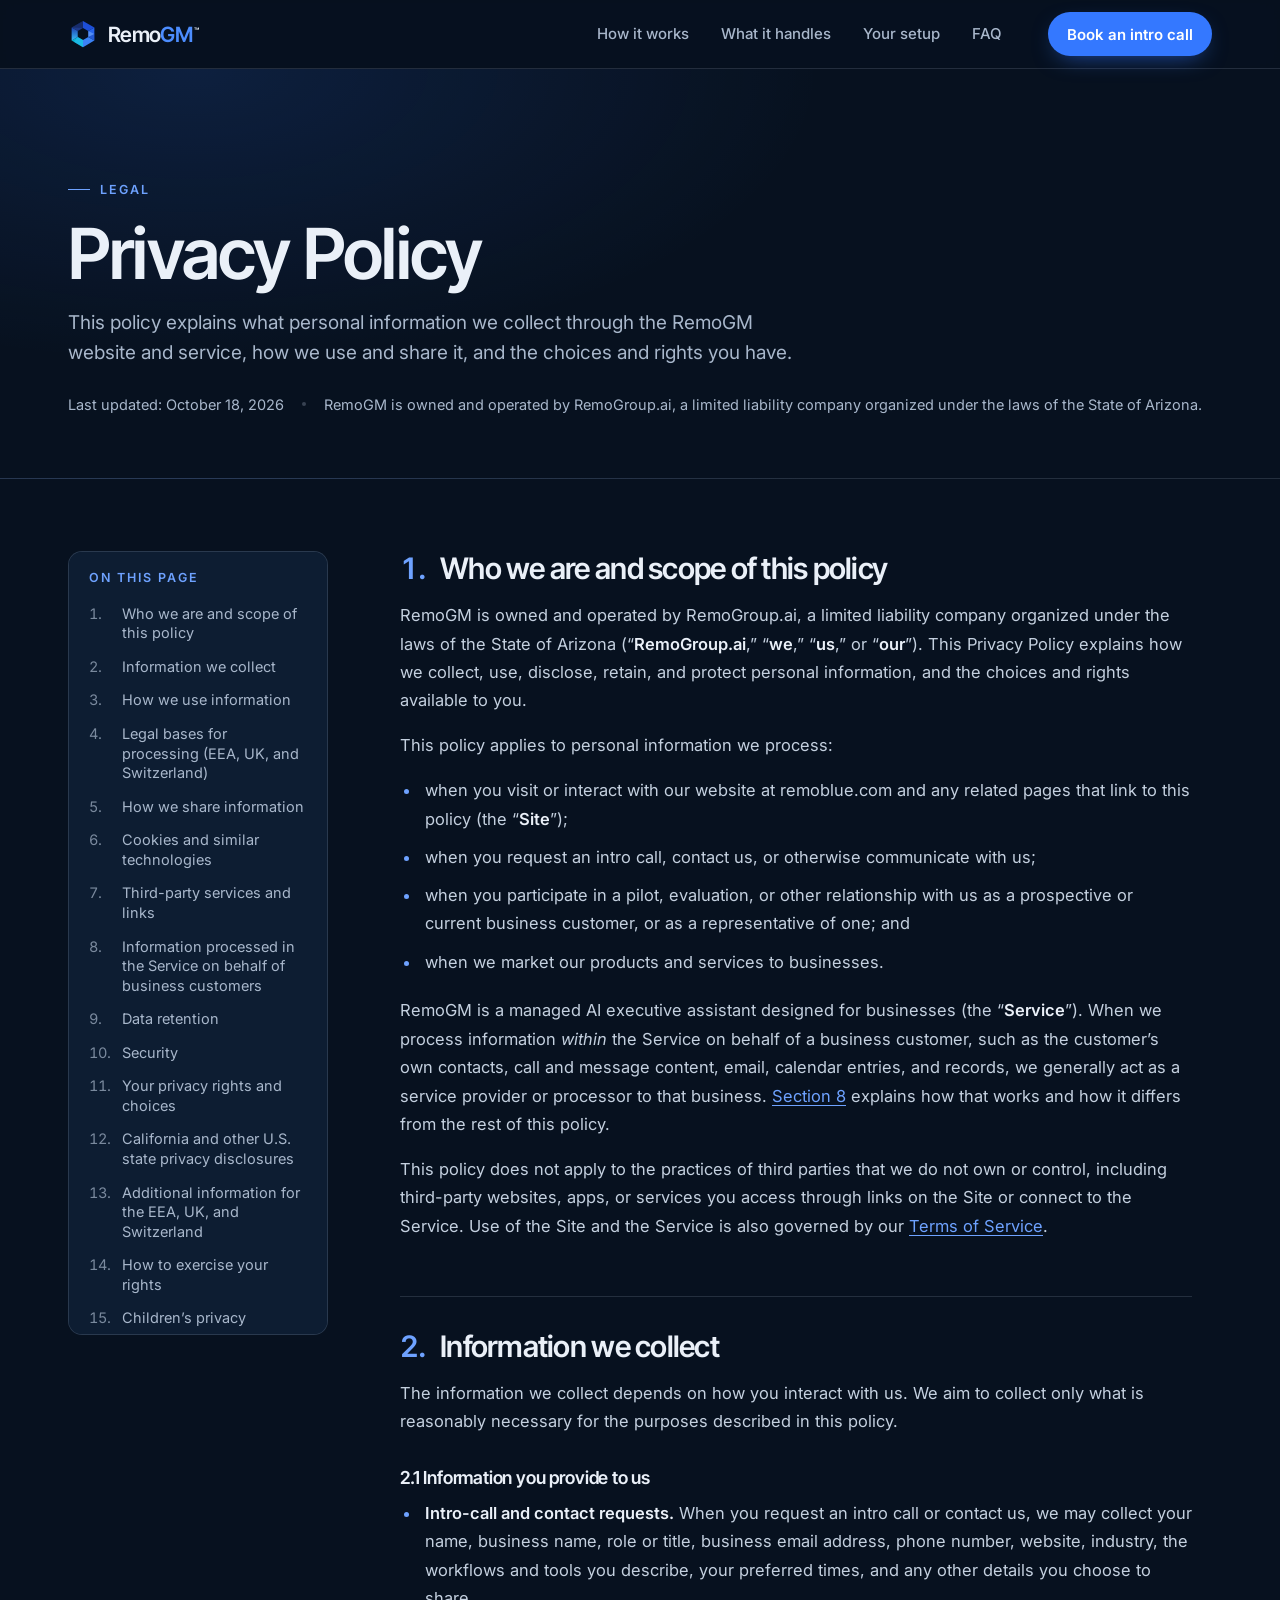
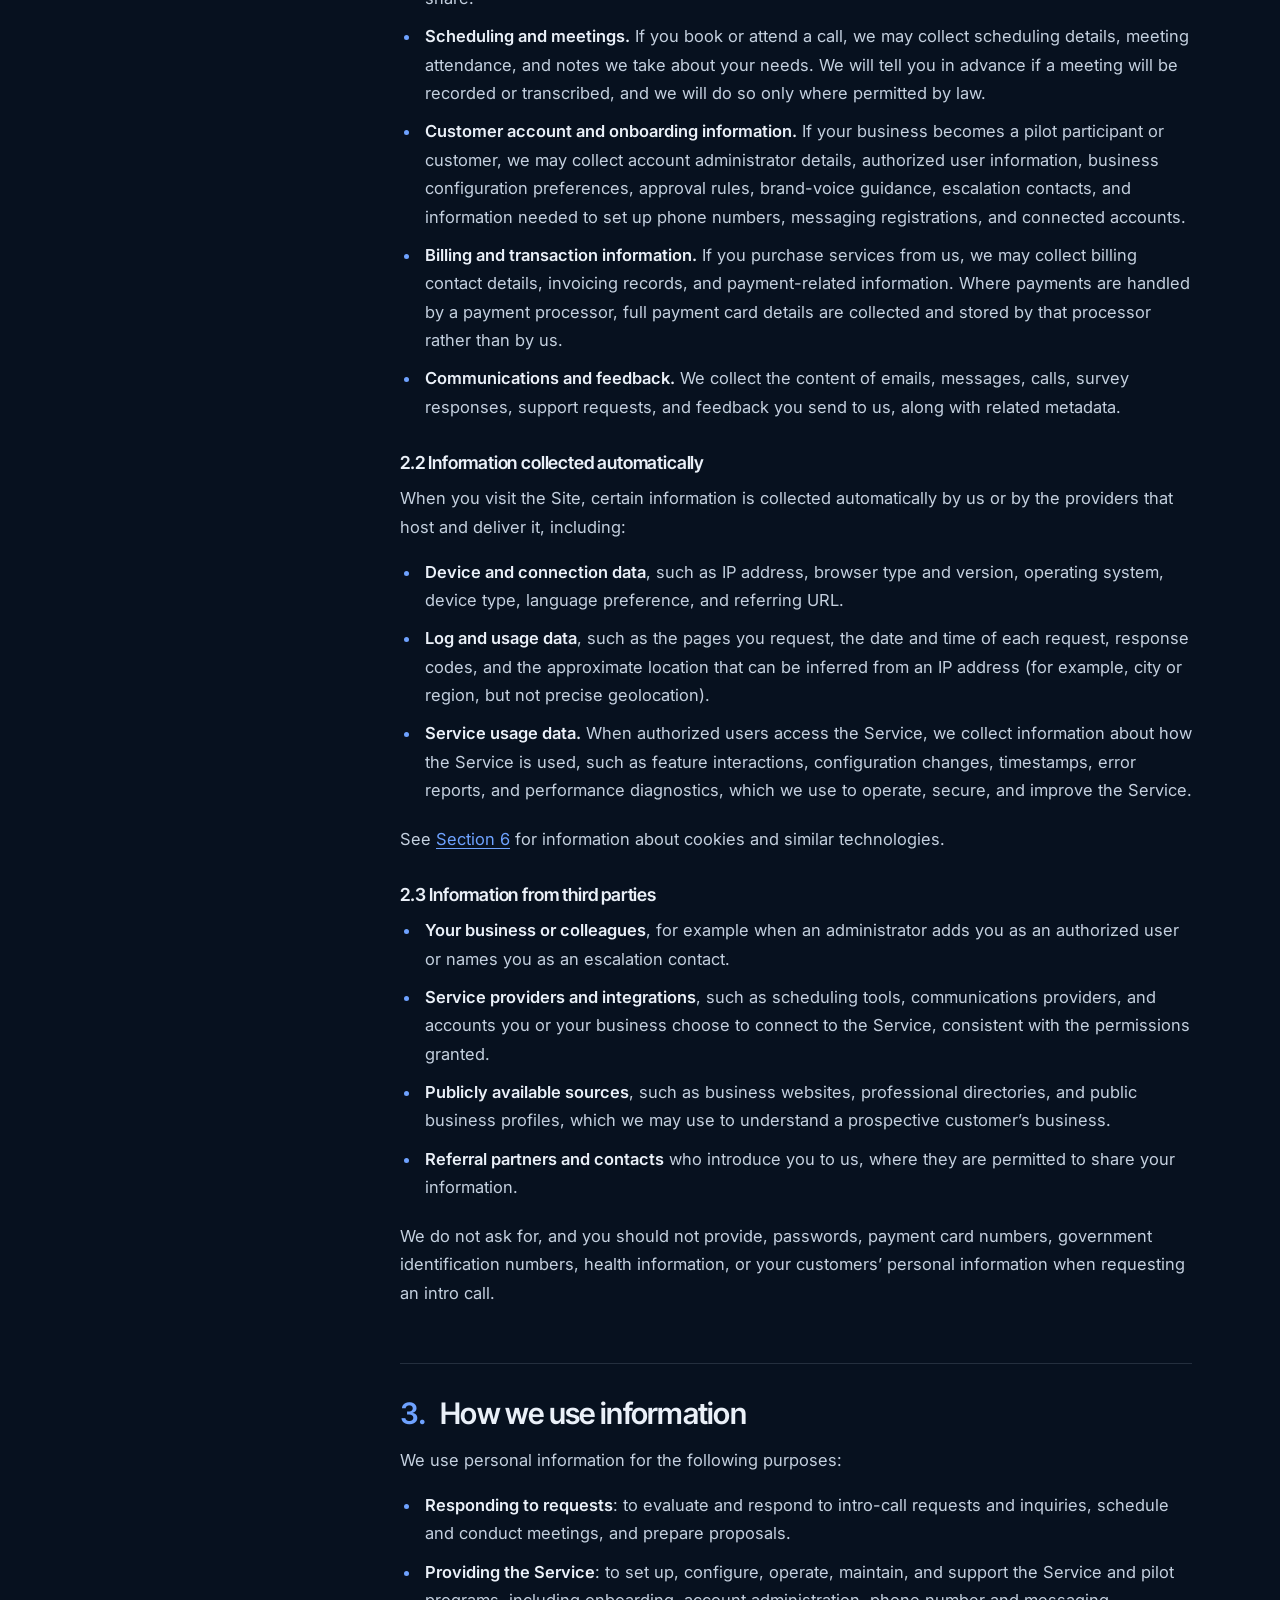
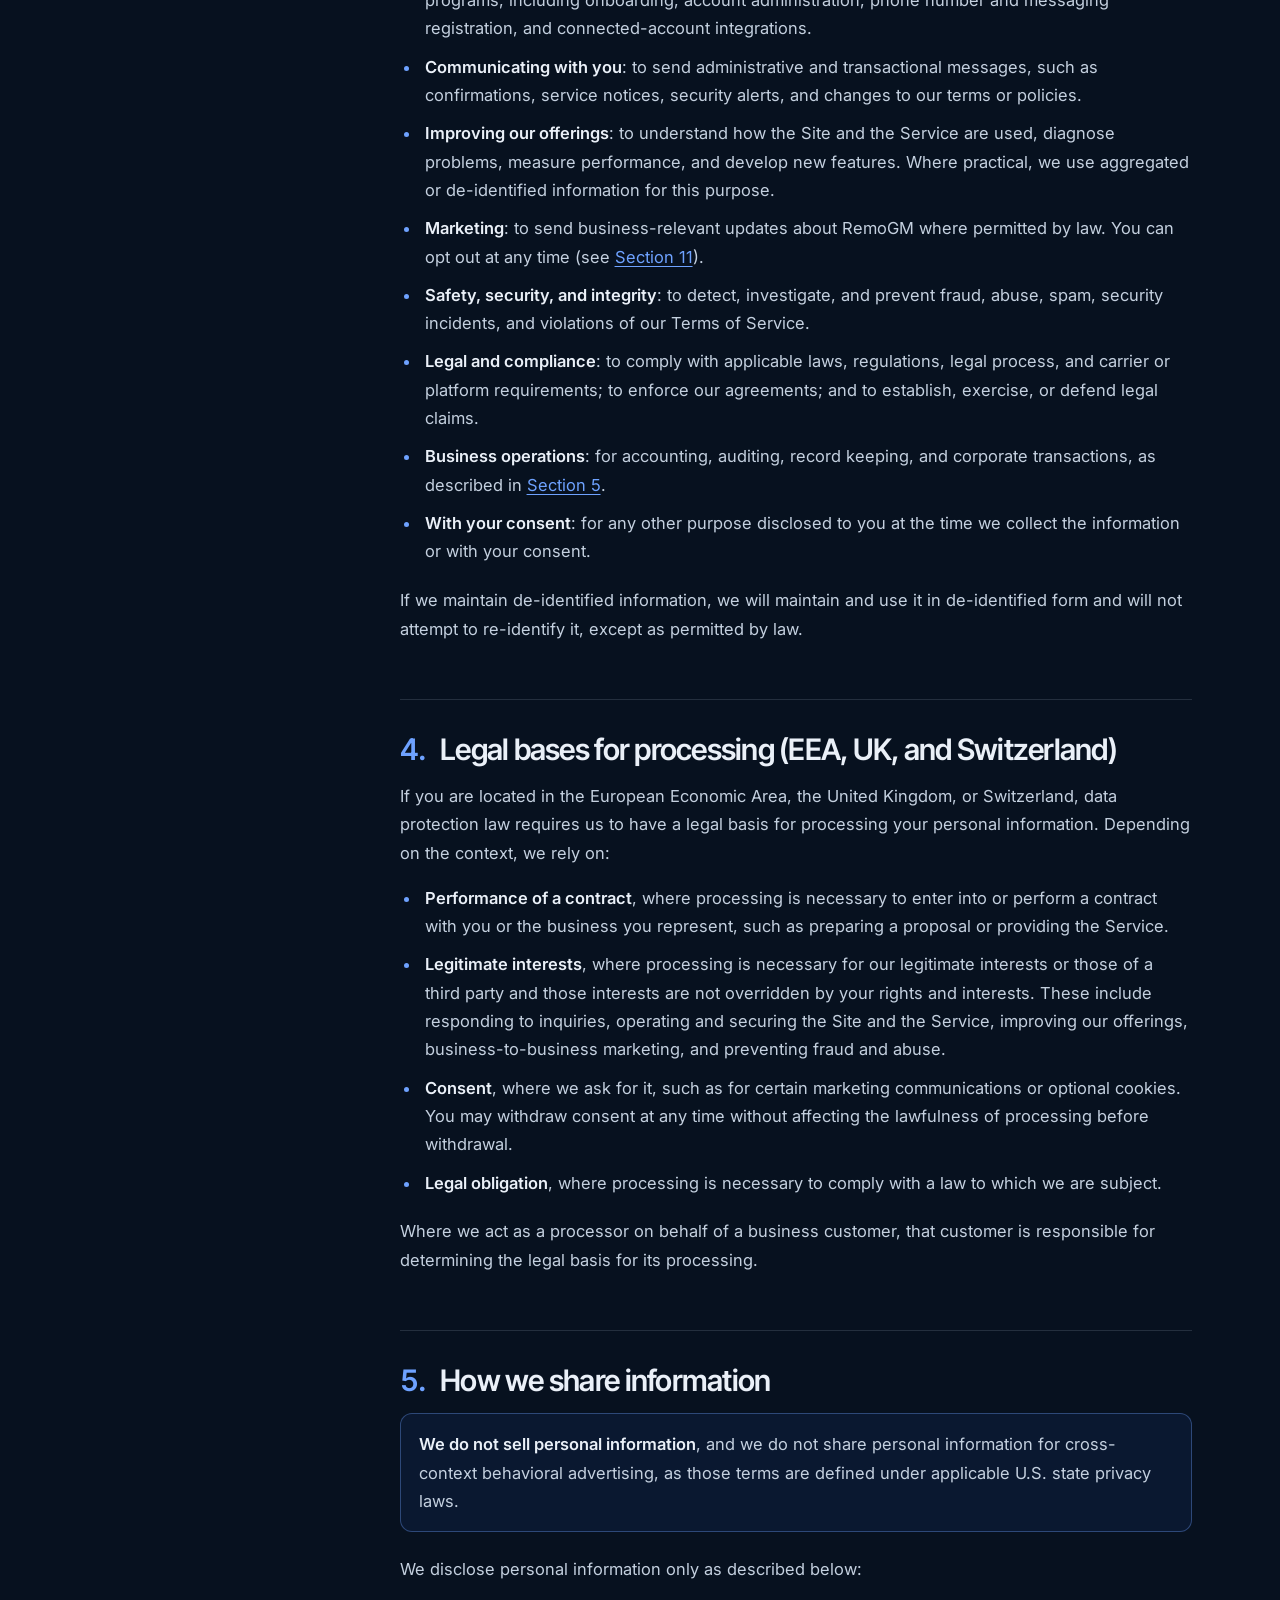
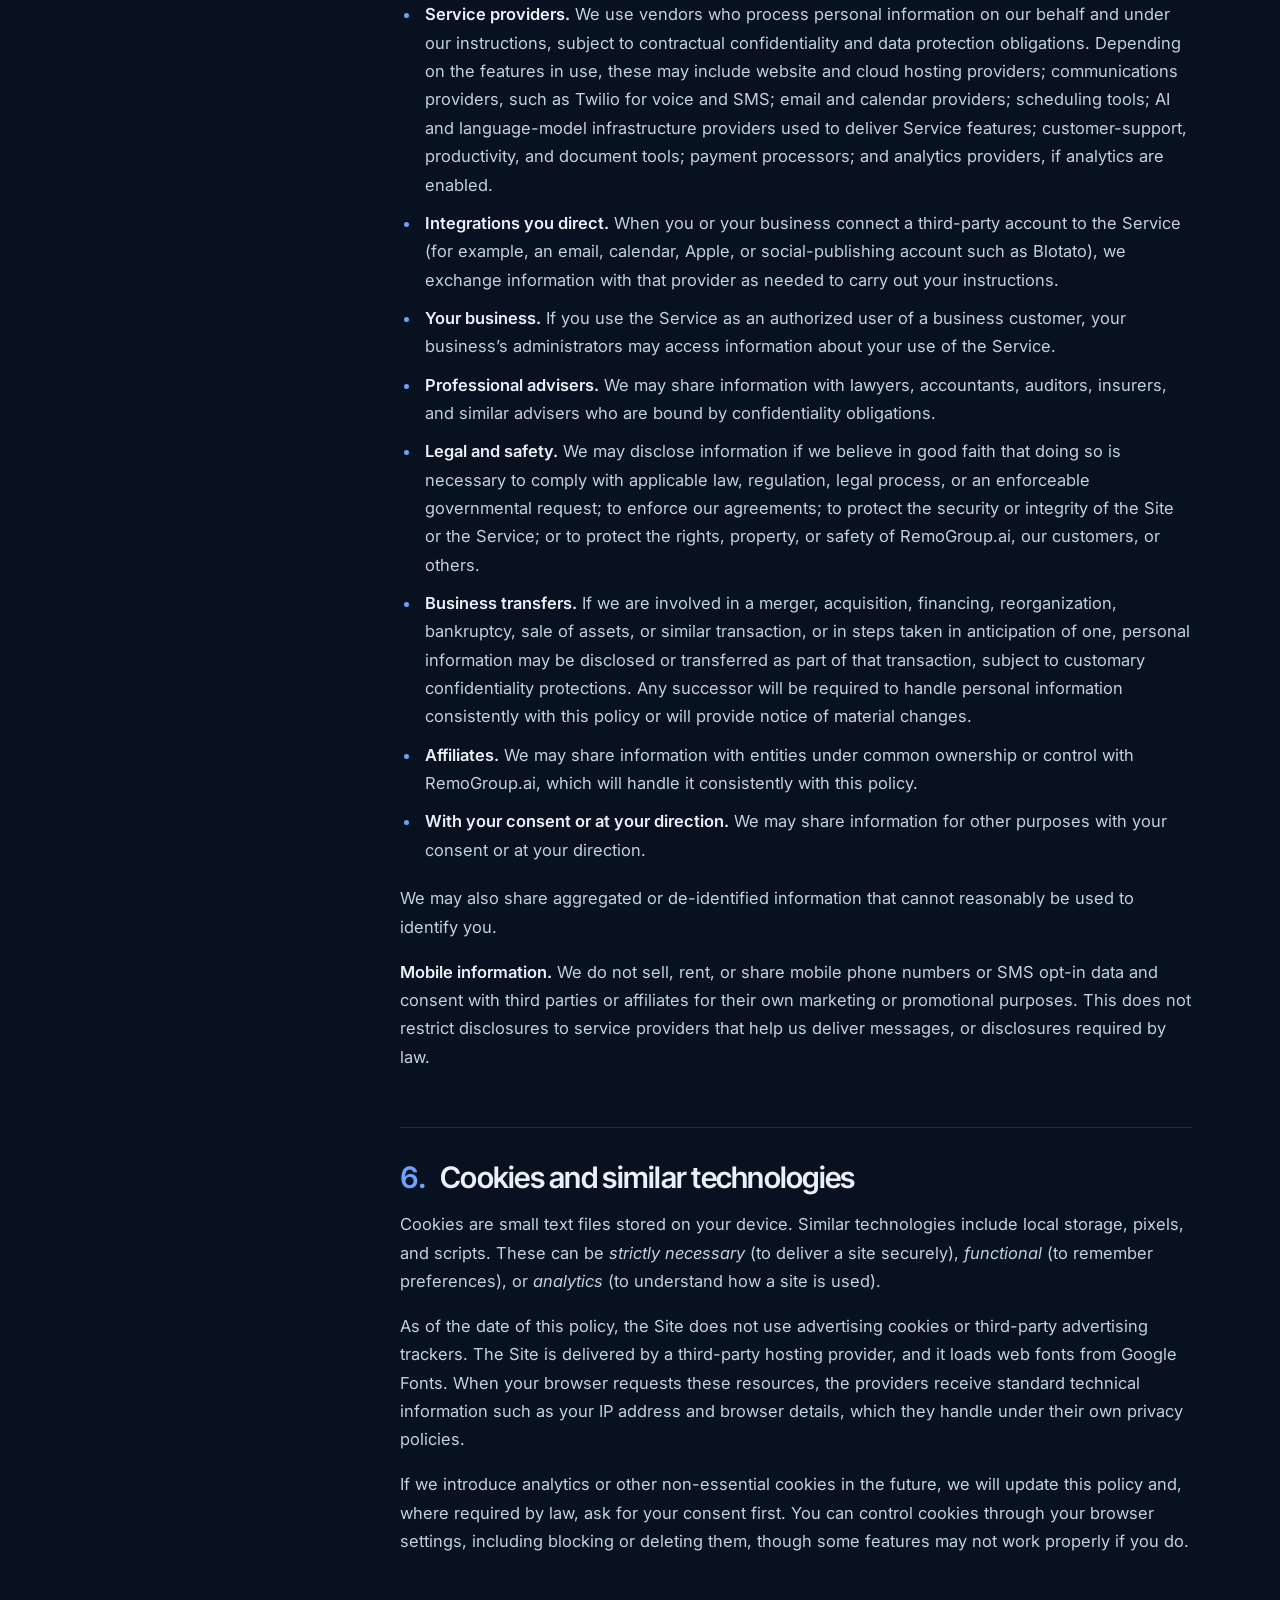
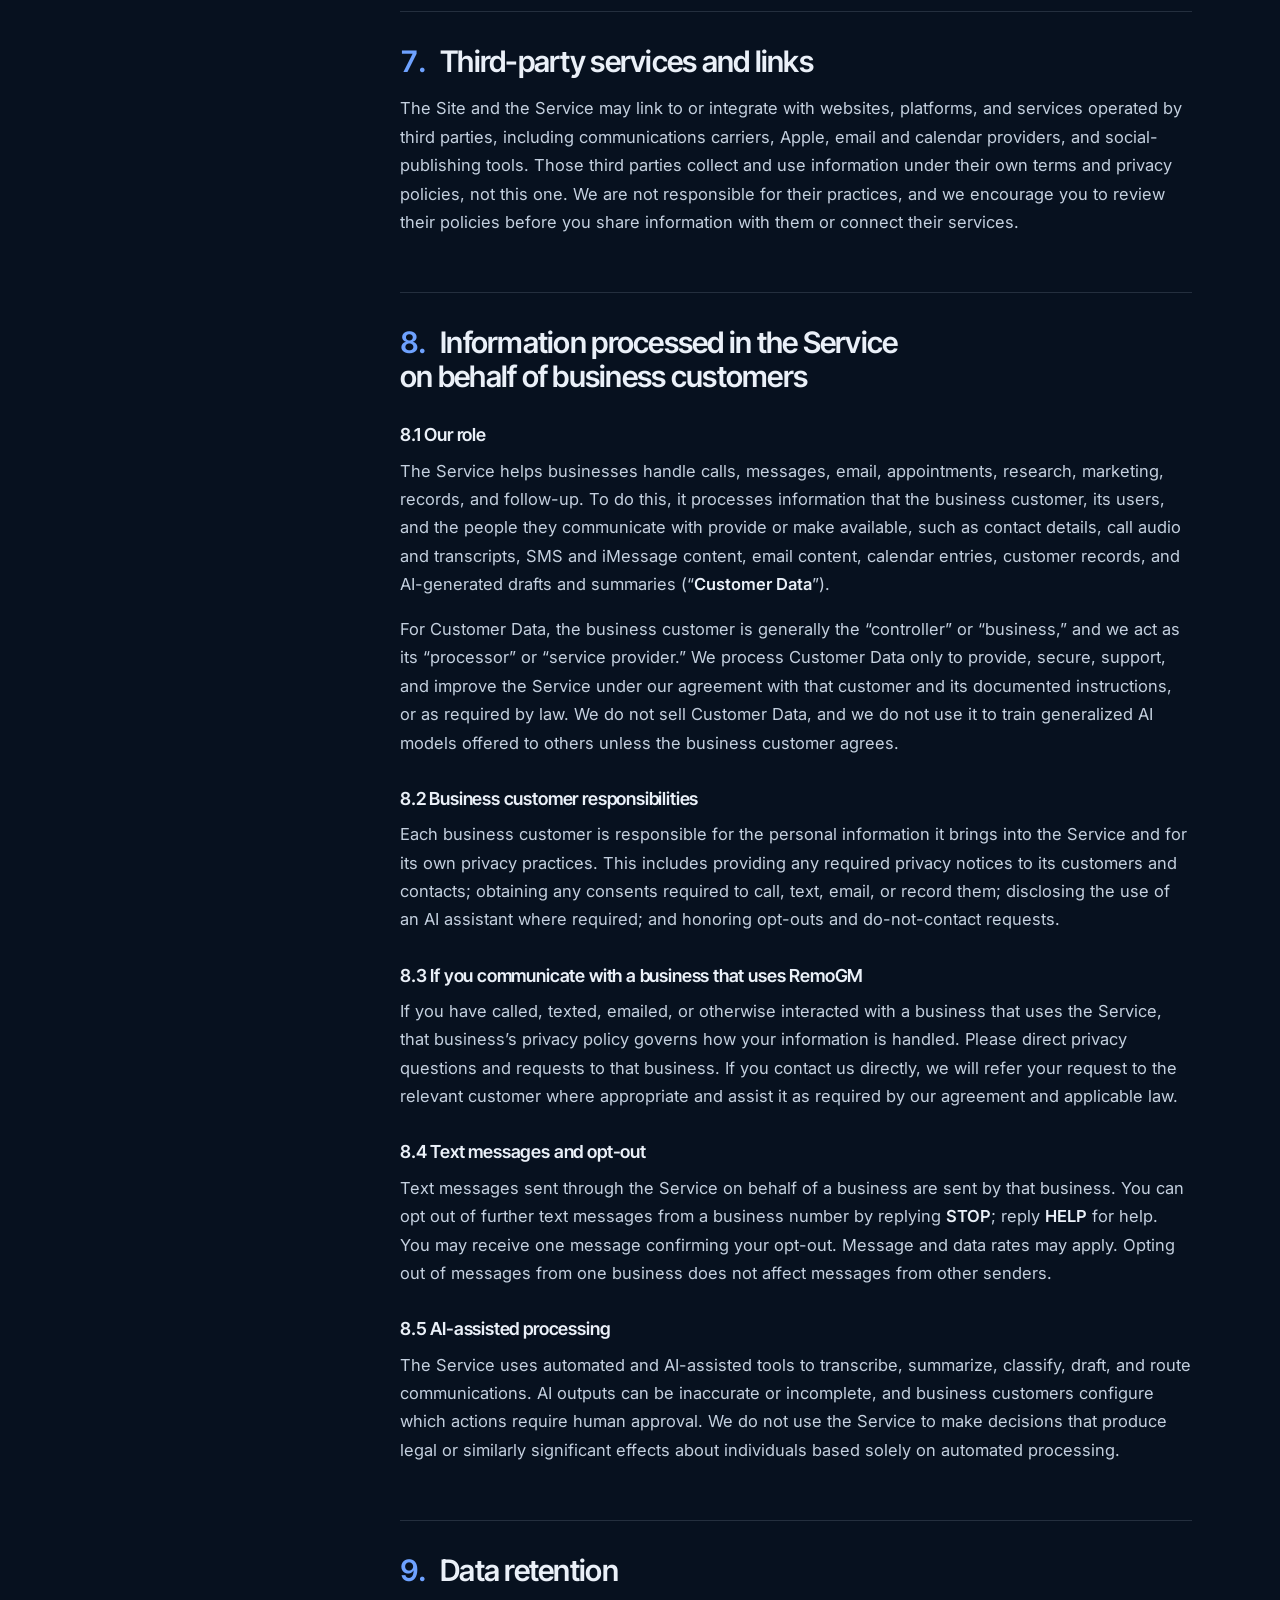
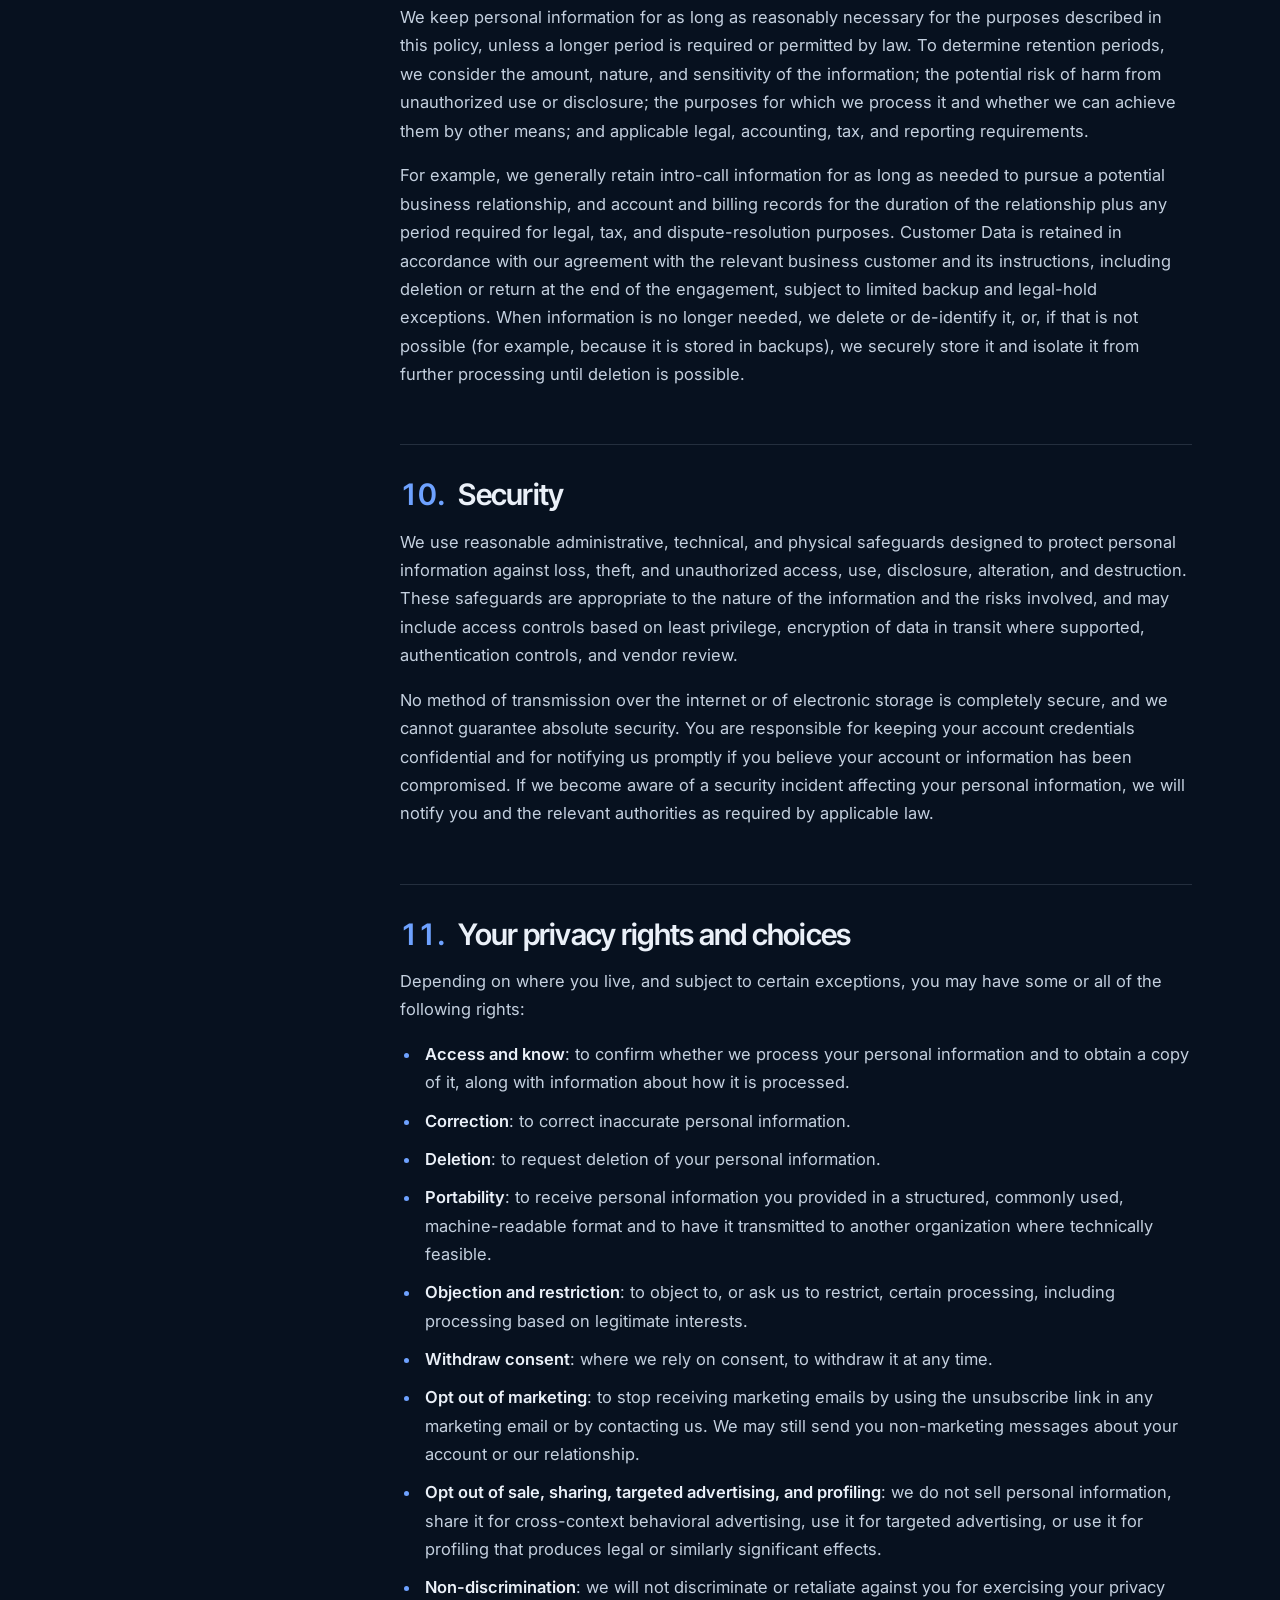
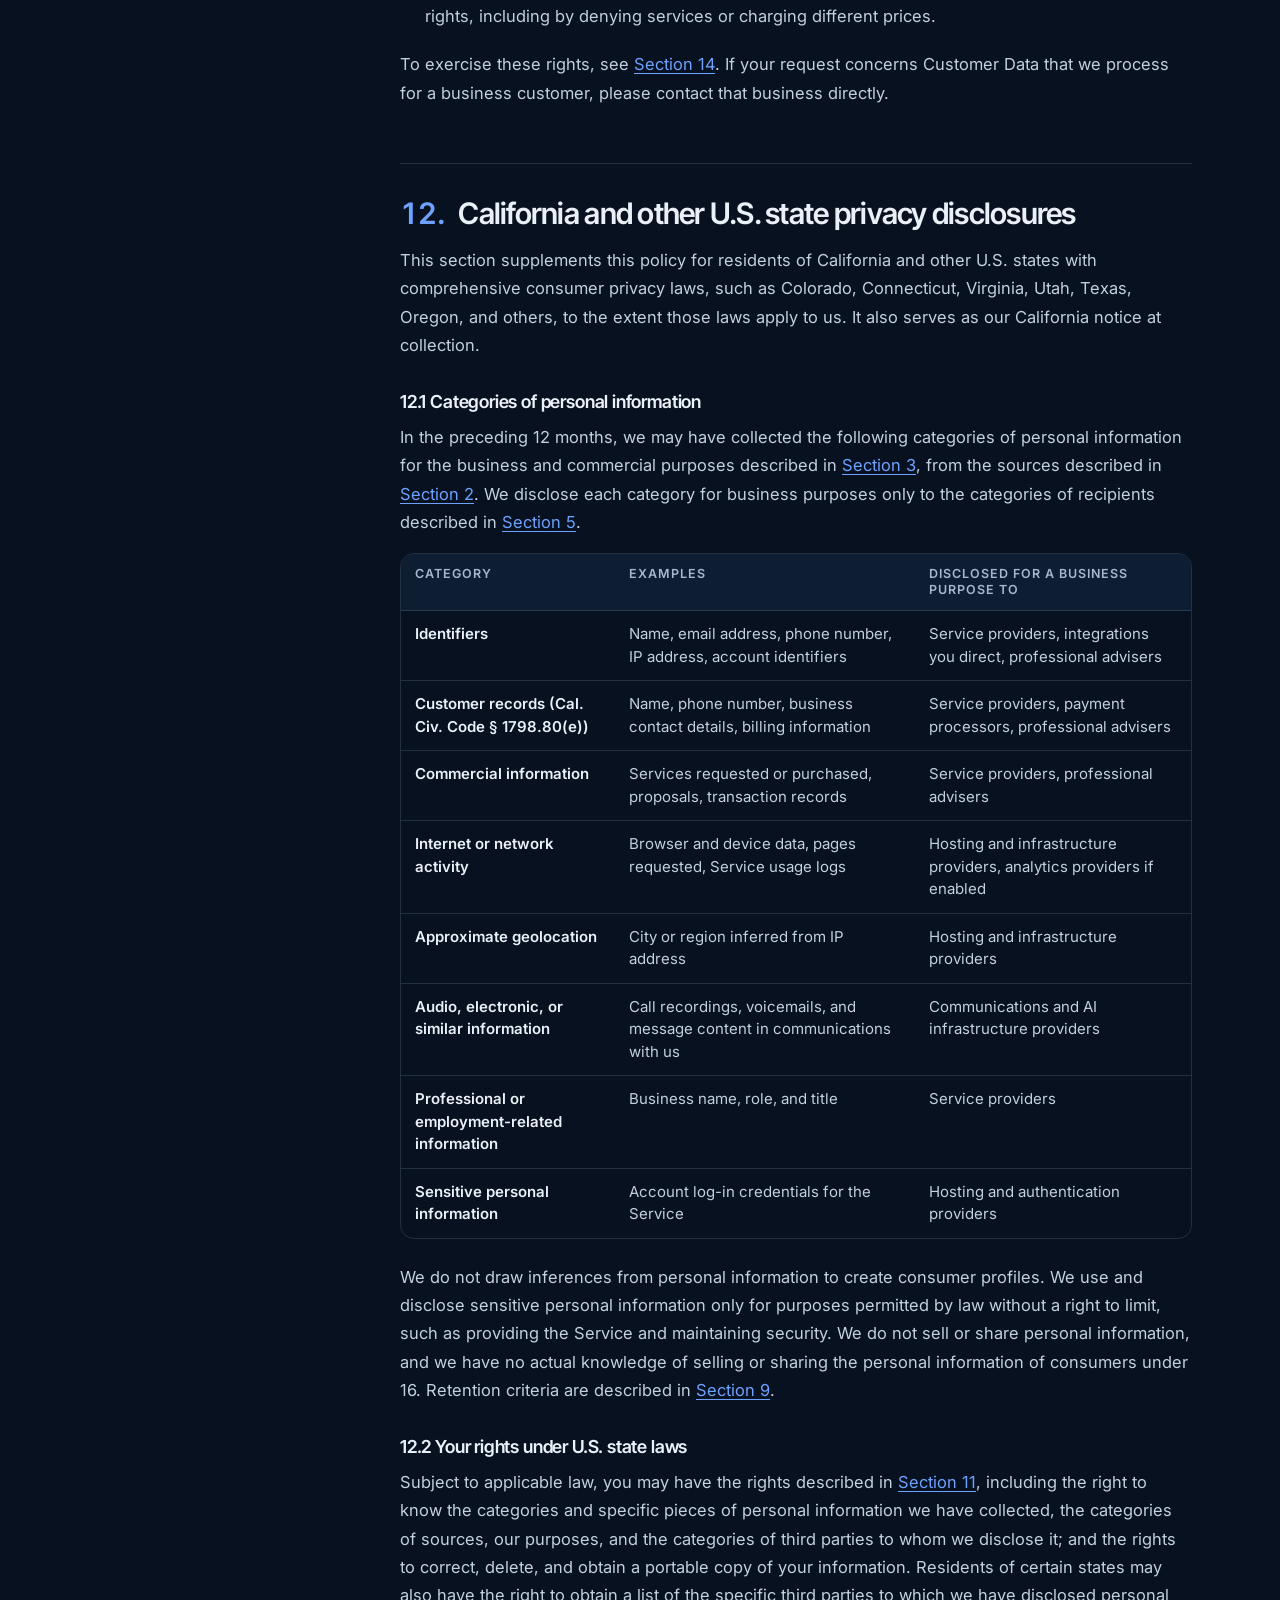
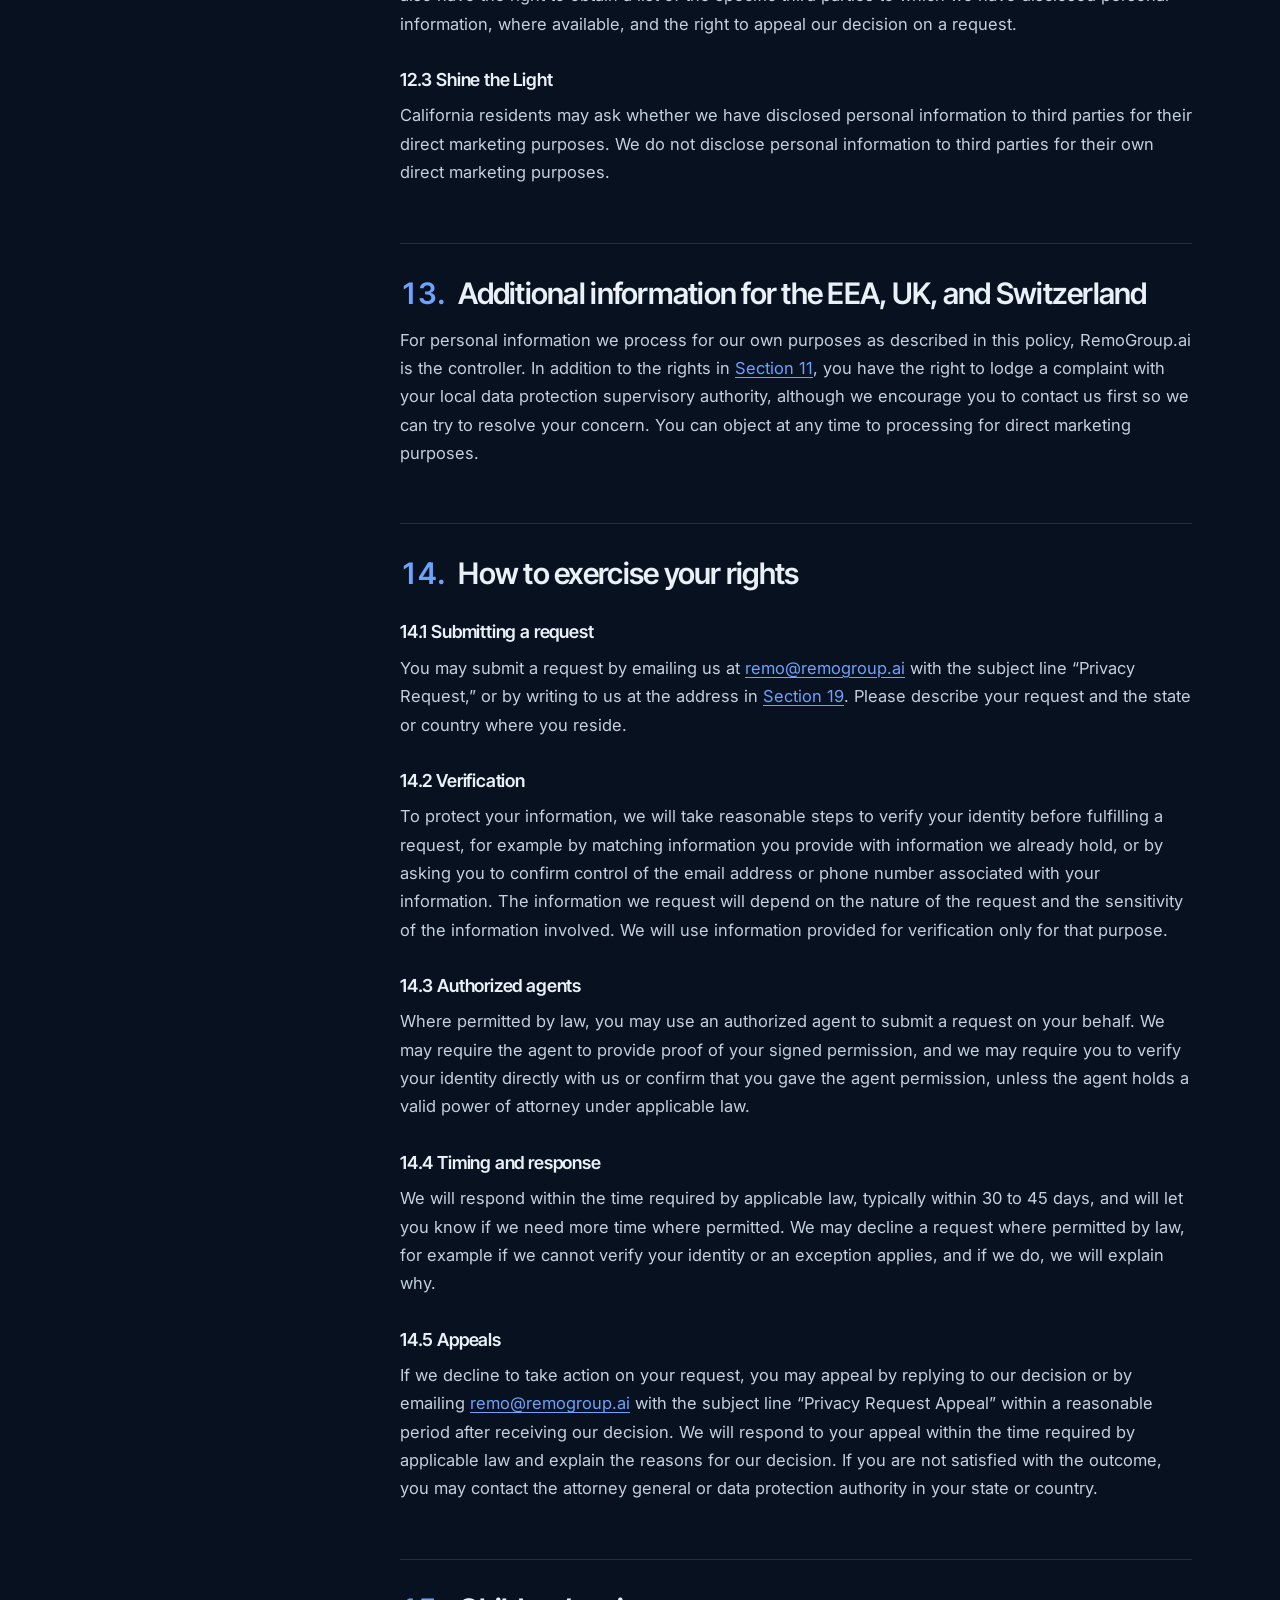
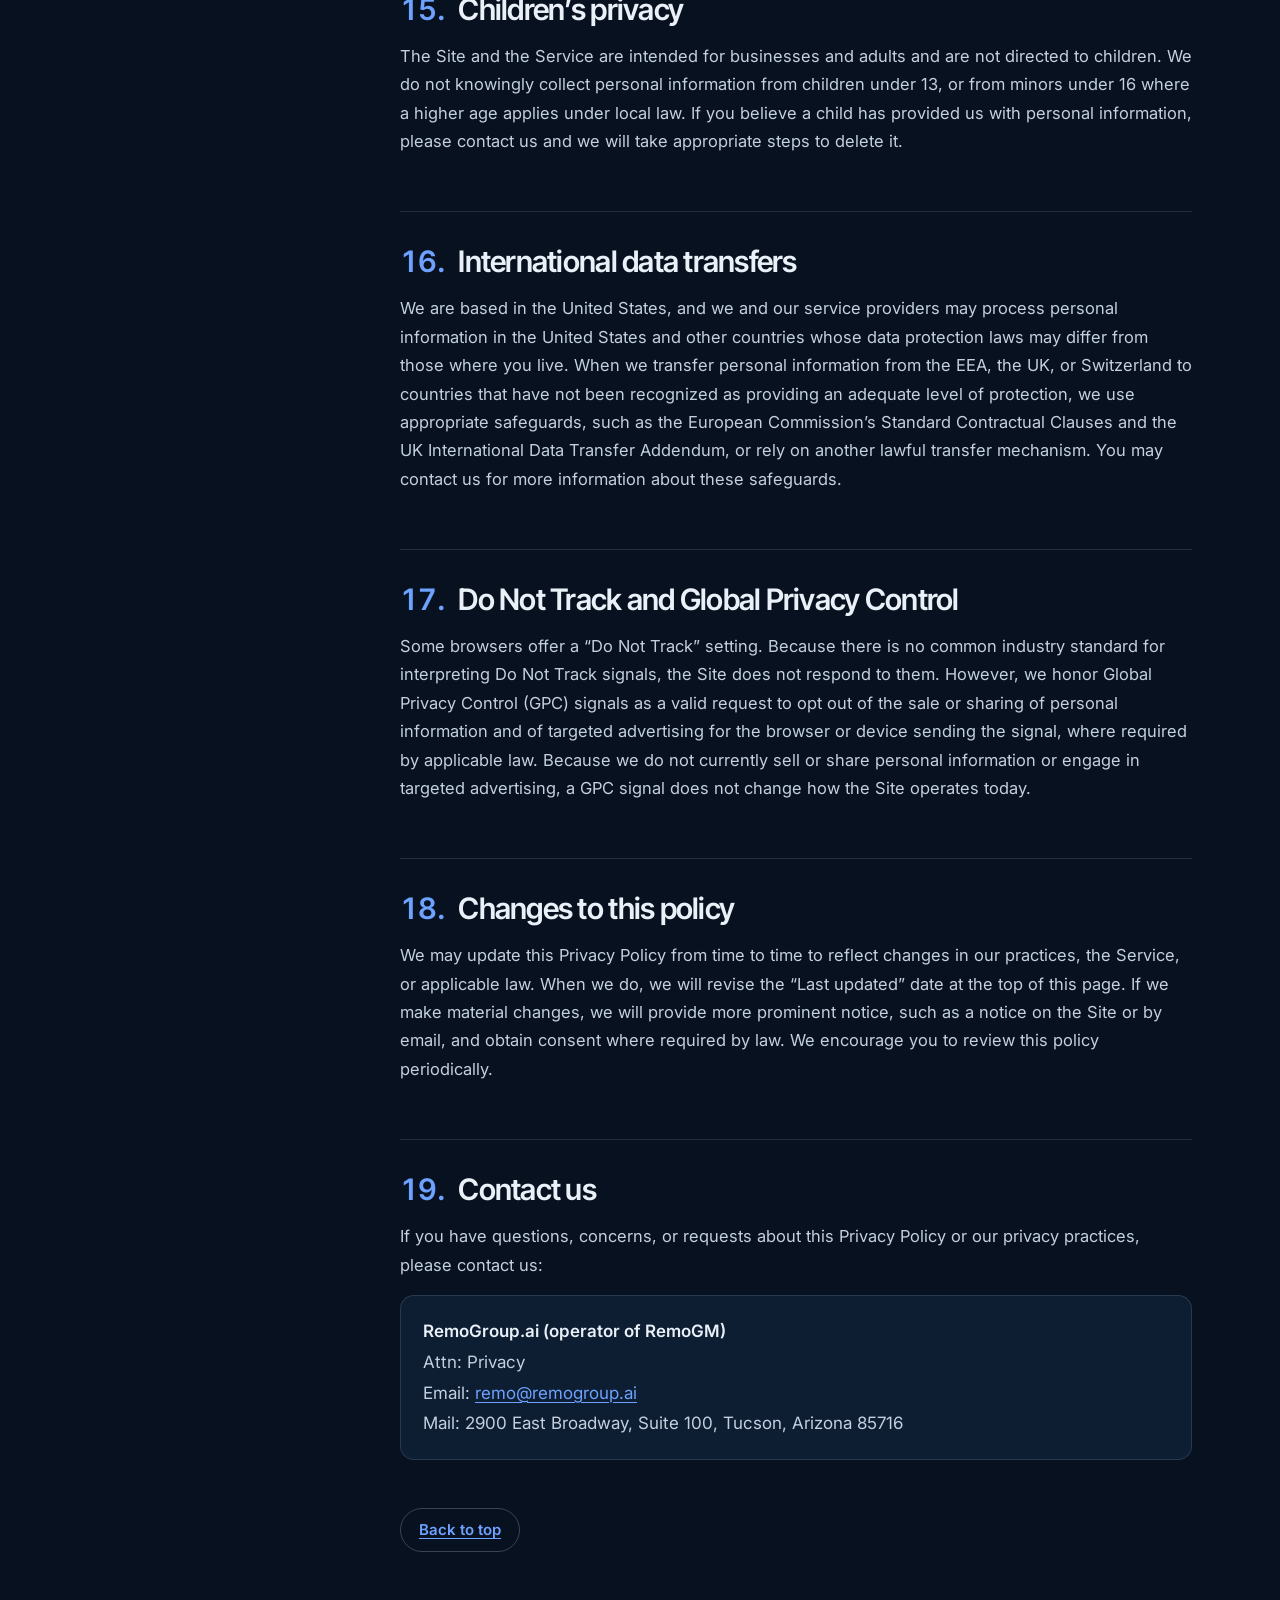
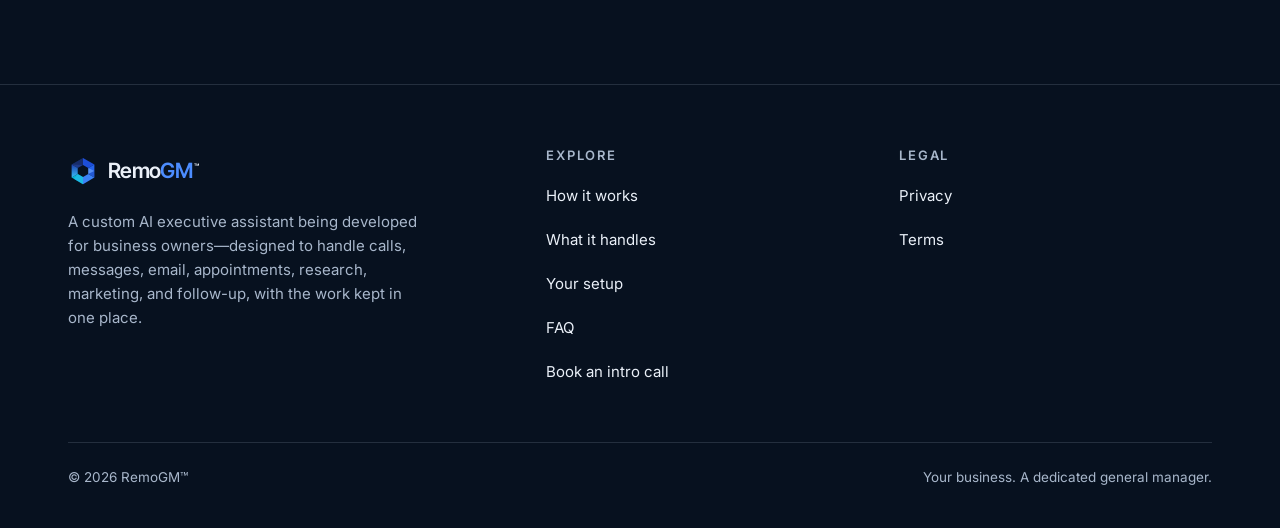
==== commit d507000c: "Rebrand marketing website to RemoGM™" ====
--- a/privacy/index.html
+++ b/privacy/index.html
@@ -39,6 +39,7 @@
 .site-header{position:sticky;top:0;z-index:50;background:rgba(7,17,31,.86);backdrop-filter:saturate(140%) blur(10px);-webkit-backdrop-filter:saturate(140%) blur(10px);border-bottom:1px solid var(--line)}
 .site-header .wrap{display:flex;align-items:center;gap:24px;min-height:68px}
 .logo{display:inline-flex;align-items:center;gap:10px;text-decoration:none;font:600 21px/1 var(--display);letter-spacing:-.03em;min-height:44px}
+.logo .trademark{font-size:.42em;line-height:0;vertical-align:super;margin-left:2px;letter-spacing:0;color:var(--text)}
 .logo svg{width:30px;height:30px}
 .logo .remo{color:var(--text)} .logo .blue{color:#4C8DFF}
 .light .logo .remo{color:#0B1A3A} .light .logo .blue{color:var(--blue)}
@@ -146,14 +147,14 @@
 }
 .back-top{margin-top:48px}
 </style>
-<title>Privacy Policy | RemoBlue</title>
-<meta name="description" content="How RemoBlue, operated by RemoGroup.ai, collects, uses, shares, and protects personal information, and the privacy rights and choices available to you.">
+<title>Privacy Policy | RemoGM™</title>
+<meta name="description" content="How RemoGM, operated by RemoGroup.ai, collects, uses, shares, and protects personal information, and the privacy rights and choices available to you.">
 <link rel="canonical" href="https://remoblue.com/privacy">
 <meta property="og:type" content="website">
-<meta property="og:site_name" content="RemoBlue">
+<meta property="og:site_name" content="RemoGM™">
 <meta property="og:url" content="https://remoblue.com/privacy">
-<meta property="og:title" content="Privacy Policy | RemoBlue">
-<meta property="og:description" content="How RemoBlue, operated by RemoGroup.ai, collects, uses, shares, and protects personal information, and the privacy rights and choices available to you.">
+<meta property="og:title" content="Privacy Policy | RemoGM™">
+<meta property="og:description" content="How RemoGM, operated by RemoGroup.ai, collects, uses, shares, and protects personal information, and the privacy rights and choices available to you.">
 </head>
 <body id="top">
 <svg width="0" height="0" style="position:absolute" aria-hidden="true" focusable="false">
@@ -178,7 +179,7 @@
 <a class="skip" href="#main">Skip to content</a>
 <header class="site-header">
   <div class="wrap">
-    <a class="logo" href="/#top" aria-label="RemoBlue home"><svg aria-hidden="true" viewBox="0 0 64 64"><use href="#rb-mark"/></svg><span><span class="remo">Remo</span><span class="blue">Blue</span></span></a>
+    <a class="logo" href="/#top" aria-label="RemoGM™ home"><svg aria-hidden="true" viewBox="0 0 64 64"><use href="#rb-mark"/></svg><span><span class="remo">Remo</span><span class="blue">GM</span><sup class="trademark">™</sup></span></a>
     <nav class="nav" aria-label="Primary">
       <a href="/#how">How it works</a>
       <a href="/#handles">What it handles</a>
@@ -202,8 +203,8 @@
   <div class="wrap">
     <span class="eyebrow">Legal</span>
     <h1 id="page-h">Privacy Policy</h1>
-    <p class="lede">This policy explains what personal information we collect through the RemoBlue website and service, how we use and share it, and the choices and rights you have.</p>
-    <p class="meta-row"><span>Last updated: <time datetime="2026-10-17">October 17, 2026</time></span><span class="dot" aria-hidden="true"></span><span>RemoBlue is owned and operated by RemoGroup.ai, a limited liability company organized under the laws of the State of Arizona.</span></p>
+    <p class="lede">This policy explains what personal information we collect through the RemoGM website and service, how we use and share it, and the choices and rights you have.</p>
+    <p class="meta-row"><span>Last updated: <time datetime="2026-10-18">October 18, 2026</time></span><span class="dot" aria-hidden="true"></span><span>RemoGM is owned and operated by RemoGroup.ai, a limited liability company organized under the laws of the State of Arizona.</span></p>
   </div>
 </section>
 <div class="legal-body">
@@ -235,7 +236,7 @@
     <article class="prose" aria-labelledby="page-h">
 <section id="scope" aria-labelledby="scope-h">
 <h2 id="scope-h"><span class="n">1.</span> Who we are and scope of this policy</h2>
-<p>RemoBlue is owned and operated by RemoGroup.ai, a limited liability company organized under the laws of the State of Arizona (“<strong>RemoGroup.ai</strong>,” “<strong>we</strong>,” “<strong>us</strong>,” or “<strong>our</strong>”). This Privacy Policy explains how we collect, use, disclose, retain, and protect personal information, and the choices and rights available to you.</p>
+<p>RemoGM is owned and operated by RemoGroup.ai, a limited liability company organized under the laws of the State of Arizona (“<strong>RemoGroup.ai</strong>,” “<strong>we</strong>,” “<strong>us</strong>,” or “<strong>our</strong>”). This Privacy Policy explains how we collect, use, disclose, retain, and protect personal information, and the choices and rights available to you.</p>
 <p>This policy applies to personal information we process:</p>
 <ul>
 <li>when you visit or interact with our website at remoblue.com and any related pages that link to this policy (the “<strong>Site</strong>”);</li>
@@ -243,7 +244,7 @@
 <li>when you participate in a pilot, evaluation, or other relationship with us as a prospective or current business customer, or as a representative of one; and</li>
 <li>when we market our products and services to businesses.</li>
 </ul>
-<p>RemoBlue is a managed AI executive assistant designed for businesses (the “<strong>Service</strong>”). When we process information <em>within</em> the Service on behalf of a business customer, such as the customer’s own contacts, call and message content, email, calendar entries, and records, we generally act as a service provider or processor to that business. <a href="#service-data">Section 8</a> explains how that works and how it differs from the rest of this policy.</p>
+<p>RemoGM is a managed AI executive assistant designed for businesses (the “<strong>Service</strong>”). When we process information <em>within</em> the Service on behalf of a business customer, such as the customer’s own contacts, call and message content, email, calendar entries, and records, we generally act as a service provider or processor to that business. <a href="#service-data">Section 8</a> explains how that works and how it differs from the rest of this policy.</p>
 <p>This policy does not apply to the practices of third parties that we do not own or control, including third-party websites, apps, or services you access through links on the Site or connect to the Service. Use of the Site and the Service is also governed by our <a href="/terms">Terms of Service</a>.</p>
 </section>
 
@@ -284,7 +285,7 @@
 <li><strong>Providing the Service</strong>: to set up, configure, operate, maintain, and support the Service and pilot programs, including onboarding, account administration, phone number and messaging registration, and connected-account integrations.</li>
 <li><strong>Communicating with you</strong>: to send administrative and transactional messages, such as confirmations, service notices, security alerts, and changes to our terms or policies.</li>
 <li><strong>Improving our offerings</strong>: to understand how the Site and the Service are used, diagnose problems, measure performance, and develop new features. Where practical, we use aggregated or de-identified information for this purpose.</li>
-<li><strong>Marketing</strong>: to send business-relevant updates about RemoBlue where permitted by law. You can opt out at any time (see <a href="#your-rights">Section 11</a>).</li>
+<li><strong>Marketing</strong>: to send business-relevant updates about RemoGM where permitted by law. You can opt out at any time (see <a href="#your-rights">Section 11</a>).</li>
 <li><strong>Safety, security, and integrity</strong>: to detect, investigate, and prevent fraud, abuse, spam, security incidents, and violations of our Terms of Service.</li>
 <li><strong>Legal and compliance</strong>: to comply with applicable laws, regulations, legal process, and carrier or platform requirements; to enforce our agreements; and to establish, exercise, or defend legal claims.</li>
 <li><strong>Business operations</strong>: for accounting, auditing, record keeping, and corporate transactions, as described in <a href="#sharing">Section 5</a>.</li>
@@ -342,7 +343,7 @@
 <p>For Customer Data, the business customer is generally the “controller” or “business,” and we act as its “processor” or “service provider.” We process Customer Data only to provide, secure, support, and improve the Service under our agreement with that customer and its documented instructions, or as required by law. We do not sell Customer Data, and we do not use it to train generalized AI models offered to others unless the business customer agrees.</p>
 <h3>8.2 Business customer responsibilities</h3>
 <p>Each business customer is responsible for the personal information it brings into the Service and for its own privacy practices. This includes providing any required privacy notices to its customers and contacts; obtaining any consents required to call, text, email, or record them; disclosing the use of an AI assistant where required; and honoring opt-outs and do-not-contact requests.</p>
-<h3>8.3 If you communicate with a business that uses RemoBlue</h3>
+<h3>8.3 If you communicate with a business that uses RemoGM</h3>
 <p>If you have called, texted, emailed, or otherwise interacted with a business that uses the Service, that business’s privacy policy governs how your information is handled. Please direct privacy questions and requests to that business. If you contact us directly, we will refer your request to the relevant customer where appropriate and assist it as required by our agreement and applicable law.</p>
 <h3>8.4 Text messages and opt-out</h3>
 <p>Text messages sent through the Service on behalf of a business are sent by that business. You can opt out of further text messages from a business number by replying <strong>STOP</strong>; reply <strong>HELP</strong> for help. You may receive one message confirming your opt-out. Message and data rates may apply. Opting out of messages from one business does not affect messages from other senders.</p>
@@ -450,7 +451,7 @@
 <h2 id="contact-h"><span class="n">19.</span> Contact us</h2>
 <p>If you have questions, concerns, or requests about this Privacy Policy or our privacy practices, please contact us:</p>
 <address class="contact-card">
-<strong>RemoGroup.ai (operator of RemoBlue)</strong><br>
+<strong>RemoGroup.ai (operator of RemoGM)</strong><br>
 Attn: Privacy<br>
 Email: <a href="mailto:remo@remogroup.ai">remo@remogroup.ai</a><br>
 Mail: 2900 East Broadway, Suite 100, Tucson, Arizona 85716
@@ -466,7 +467,7 @@
   <div class="wrap">
     <div class="foot-grid">
       <div>
-        <a class="logo" href="/#top" aria-label="RemoBlue home"><svg aria-hidden="true" viewBox="0 0 64 64"><use href="#rb-mark"/></svg><span><span class="remo">Remo</span><span class="blue">Blue</span></span></a>
+        <a class="logo" href="/#top" aria-label="RemoGM™ home"><svg aria-hidden="true" viewBox="0 0 64 64"><use href="#rb-mark"/></svg><span><span class="remo">Remo</span><span class="blue">GM</span><sup class="trademark">™</sup></span></a>
         <p>A custom AI executive assistant being developed for business owners—designed to handle calls, messages, email, appointments, research, marketing, and follow-up, with the work kept in one place.</p>
       </div>
       <nav aria-label="Footer">
@@ -487,7 +488,7 @@
         </ul>
       </nav>
     </div>
-    <div class="foot-base"><span>© <span data-year>2026</span> RemoBlue</span><span>Your business. Your assistant. Work followed through.</span></div>
+    <div class="foot-base"><span>© <span data-year>2026</span> RemoGM™</span><span>Your business. A dedicated general manager.</span></div>
   </div>
 </footer>
 <script>
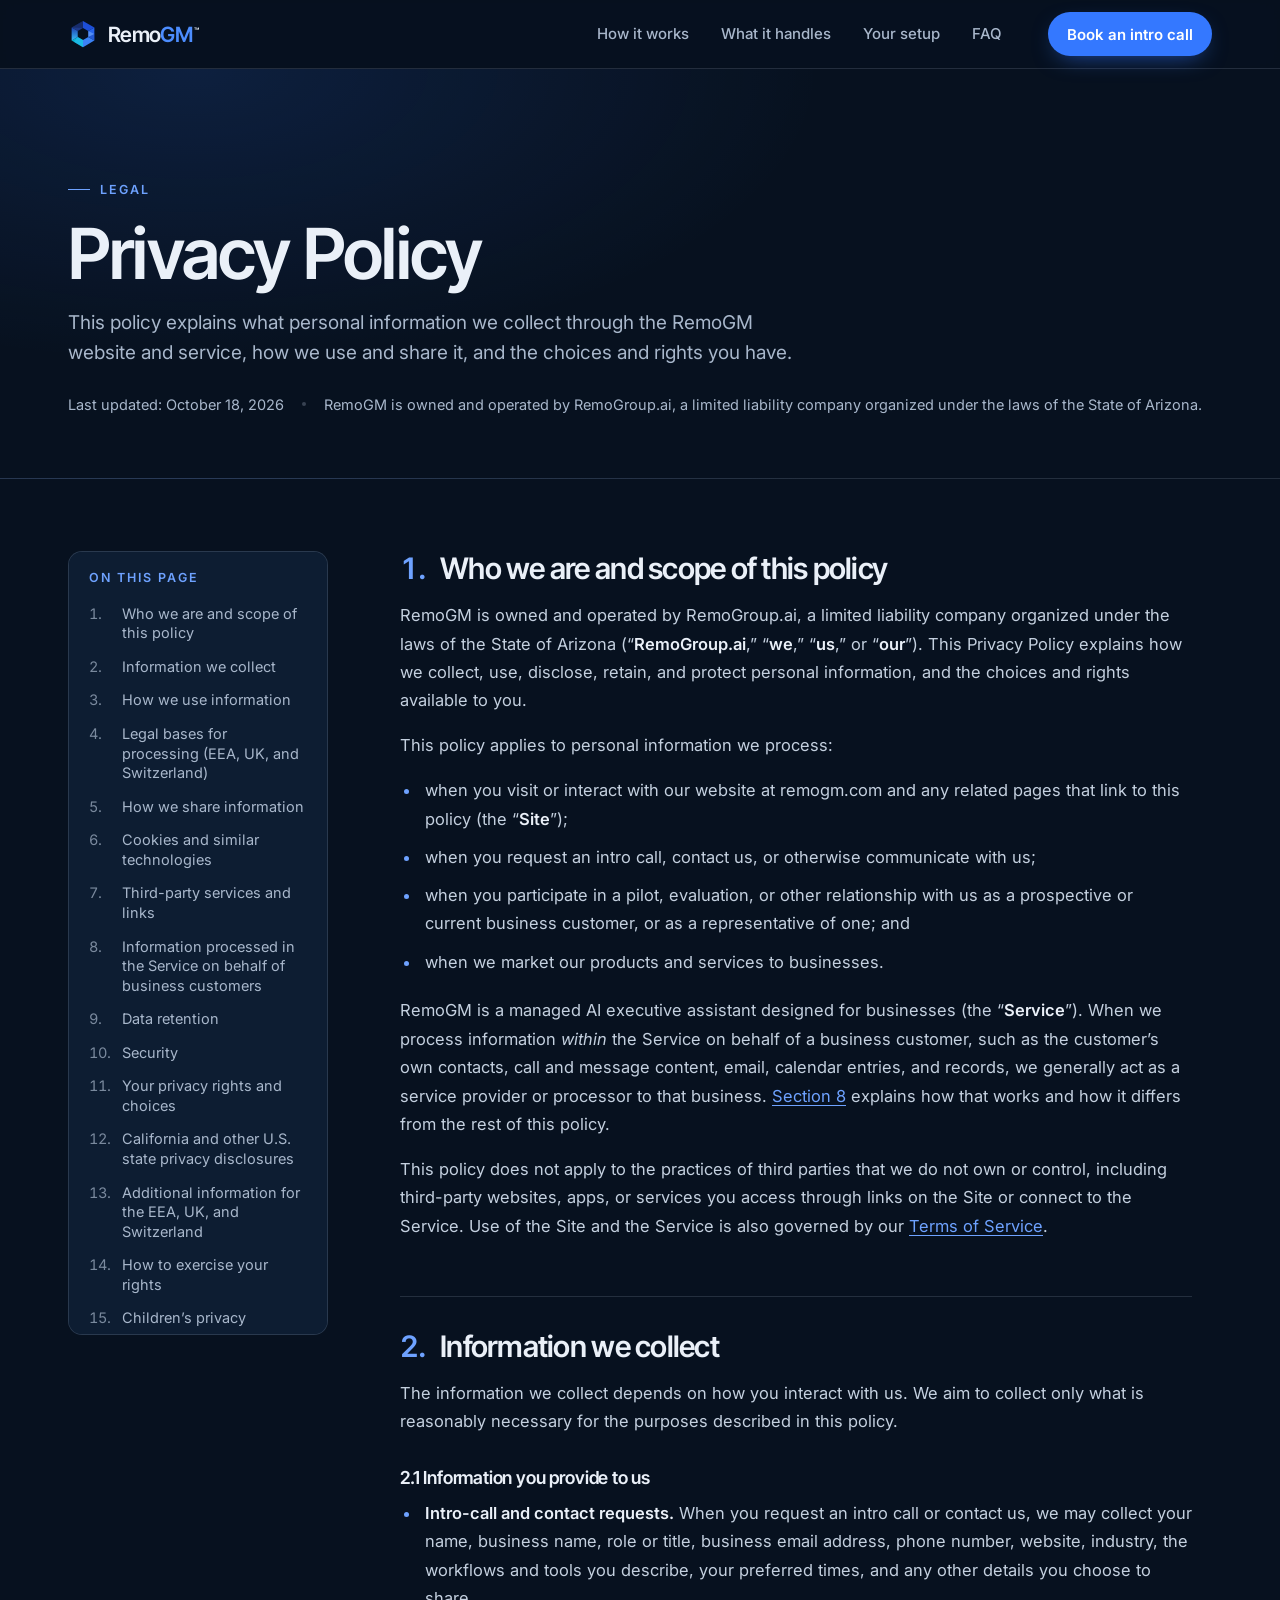
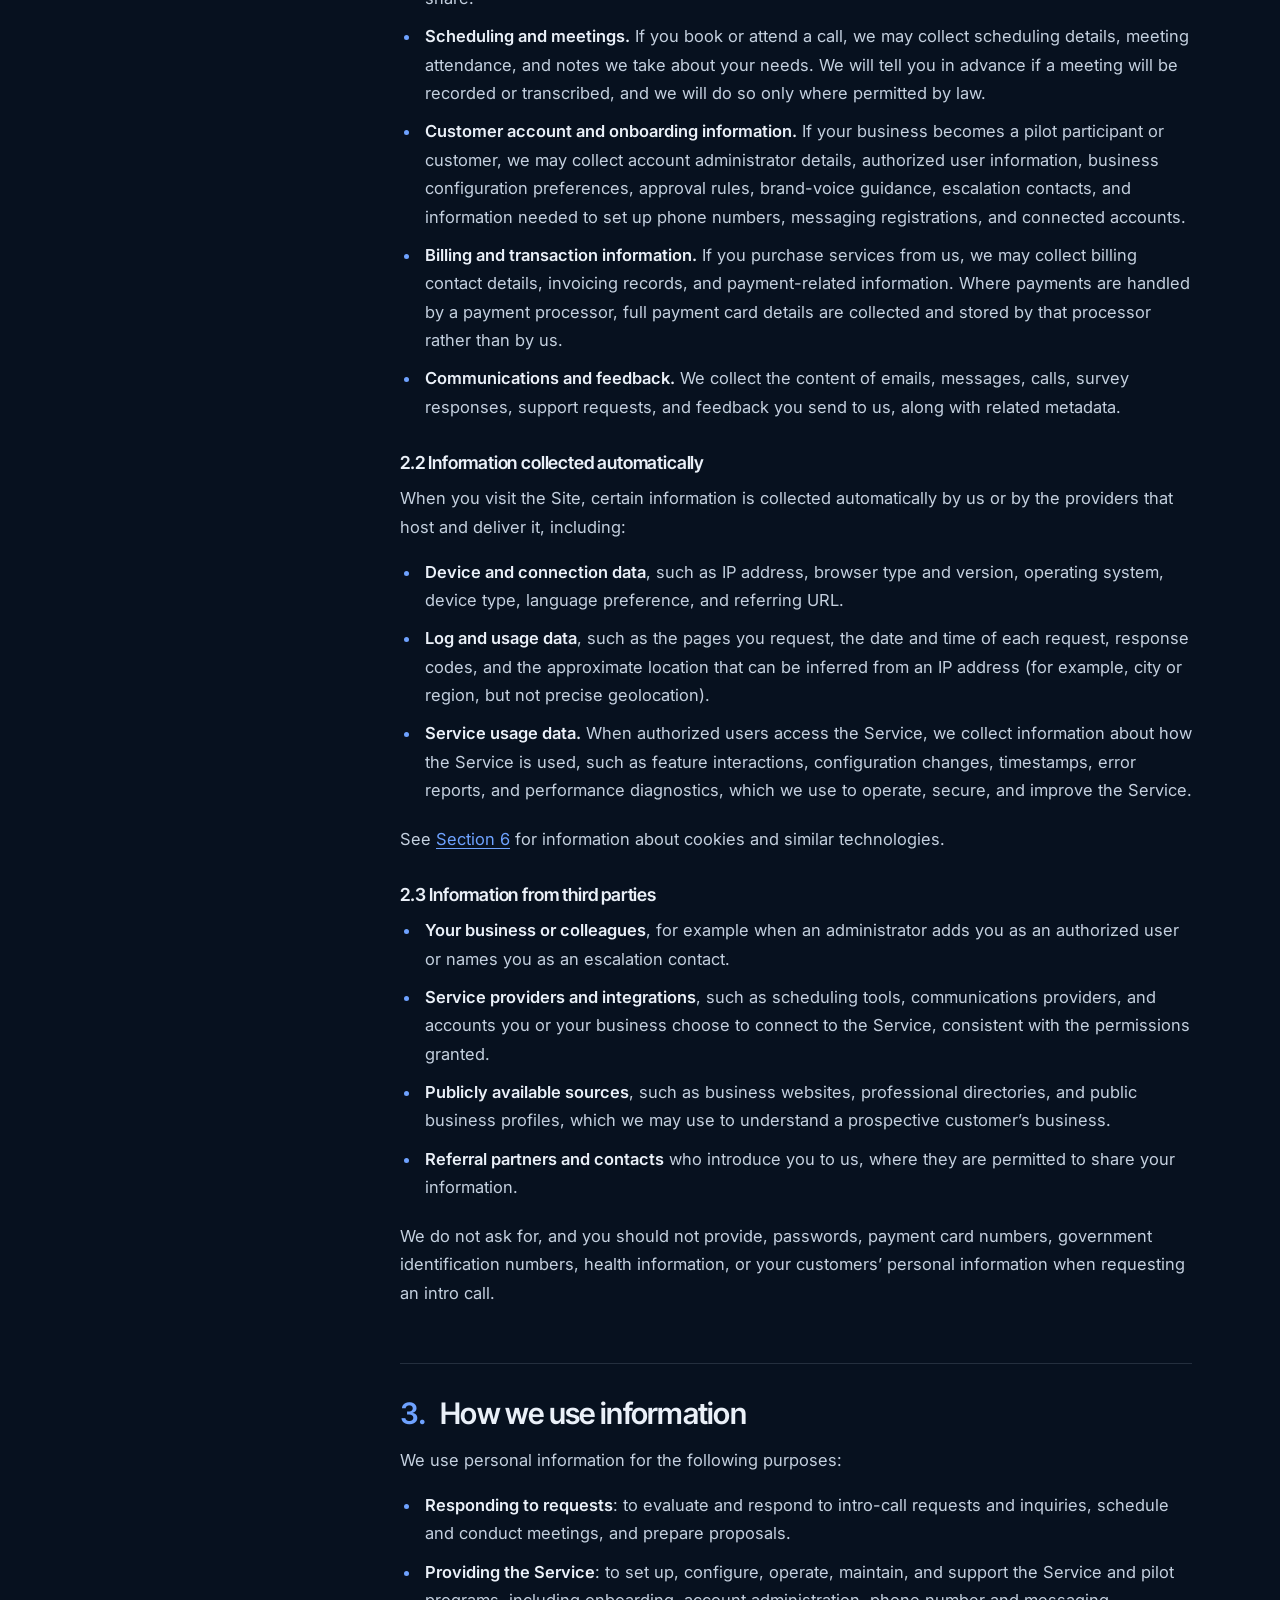
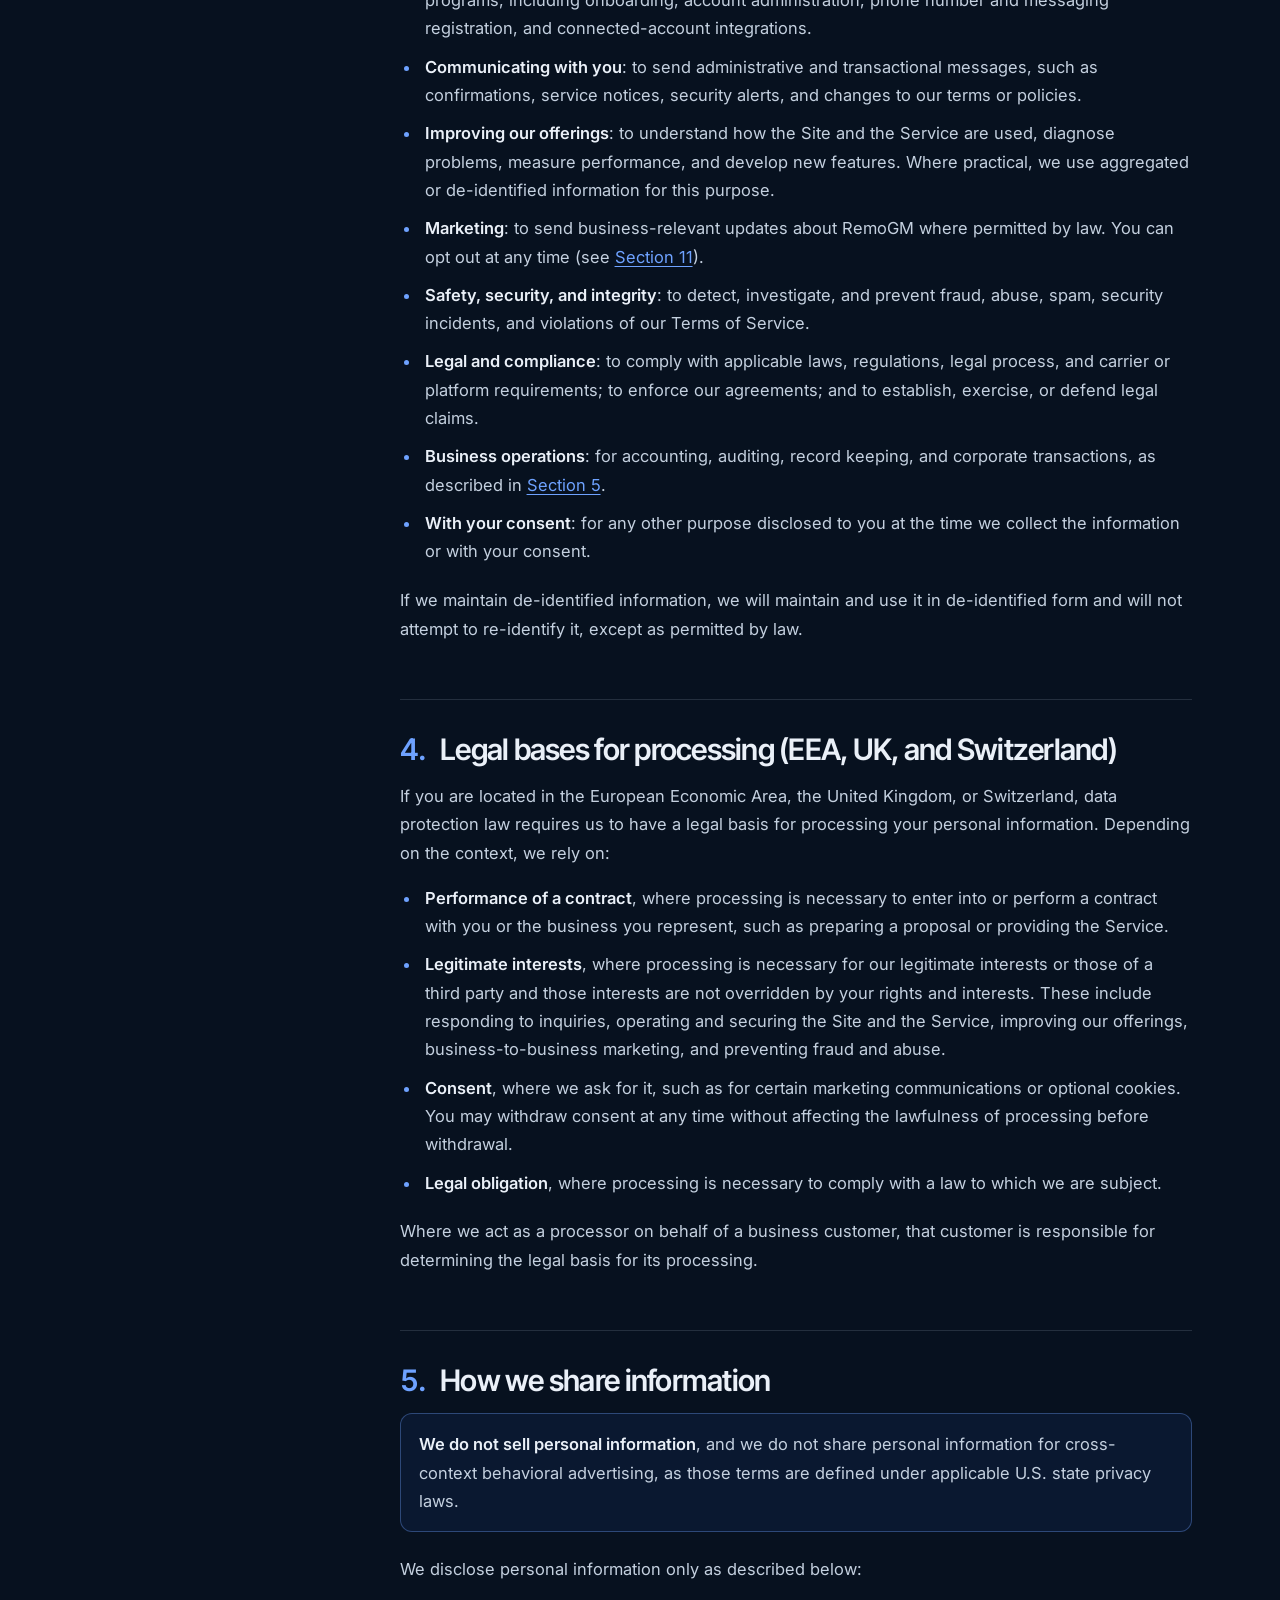
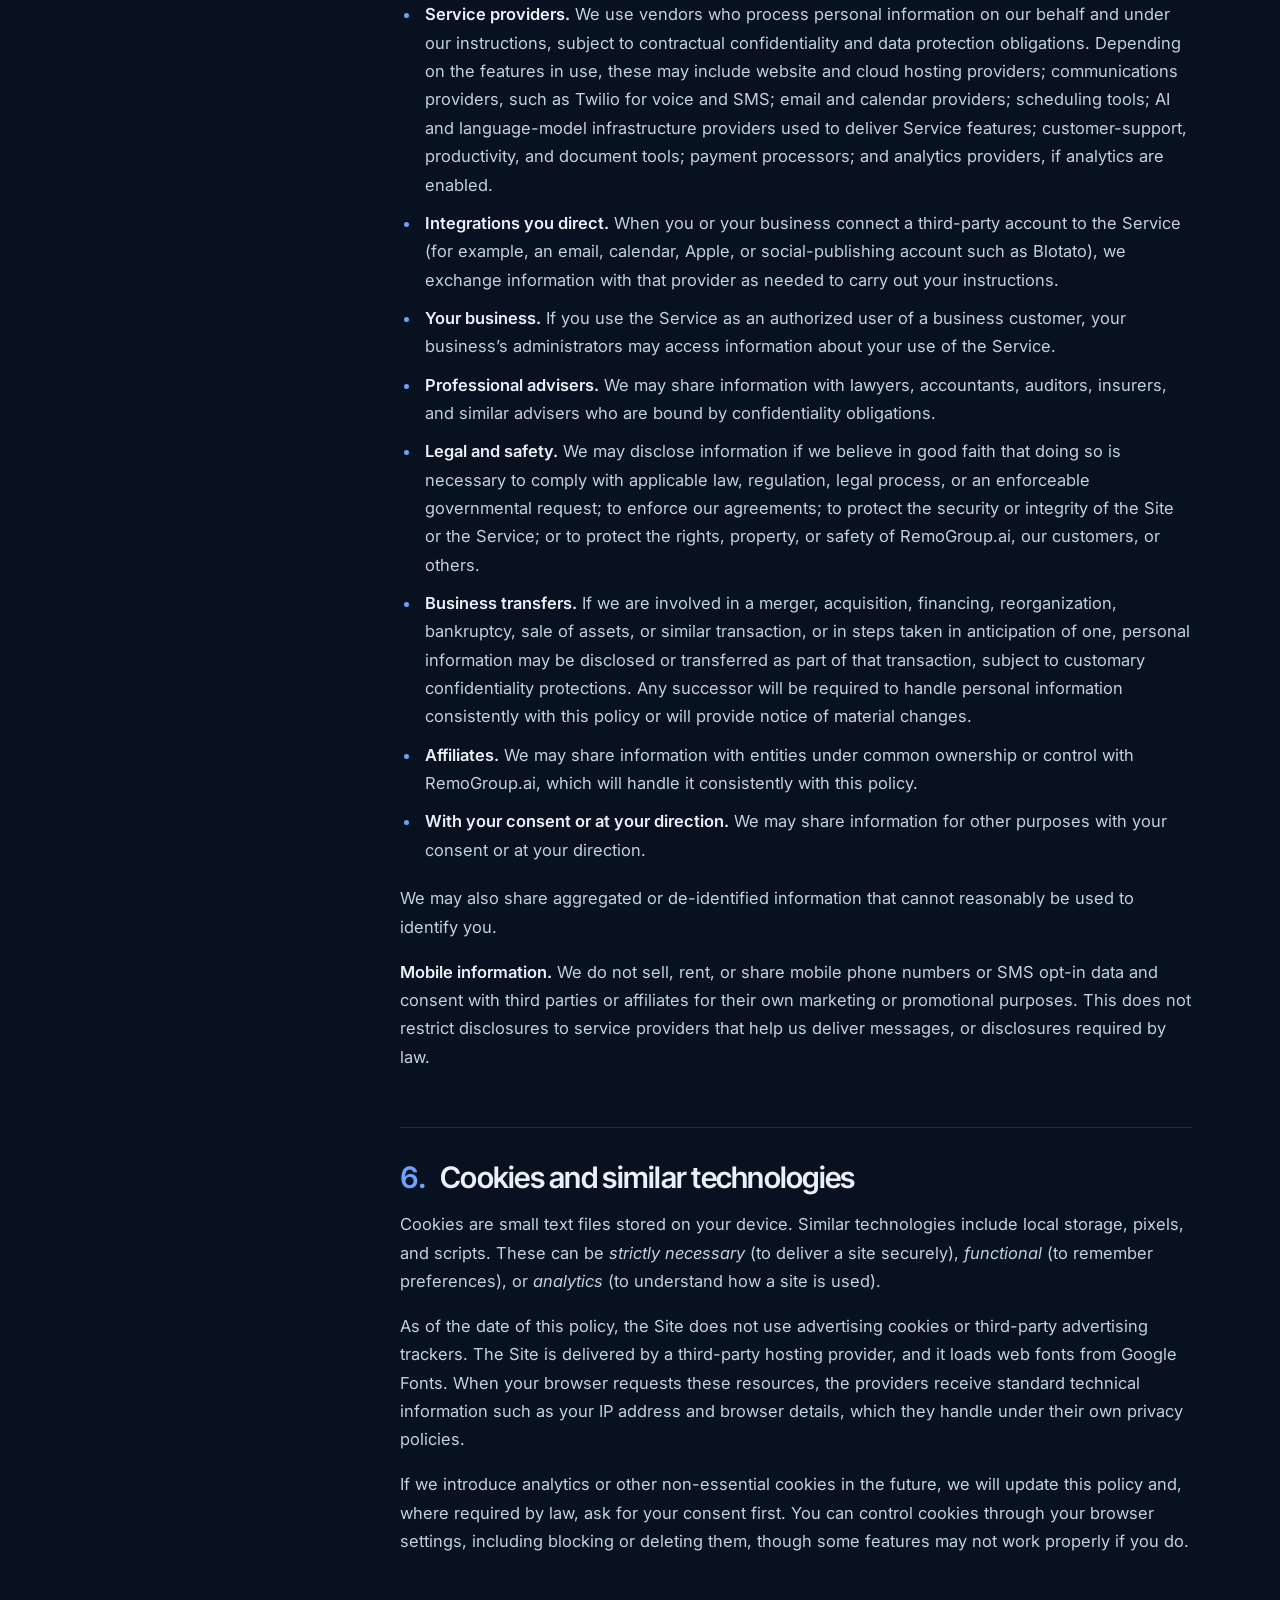
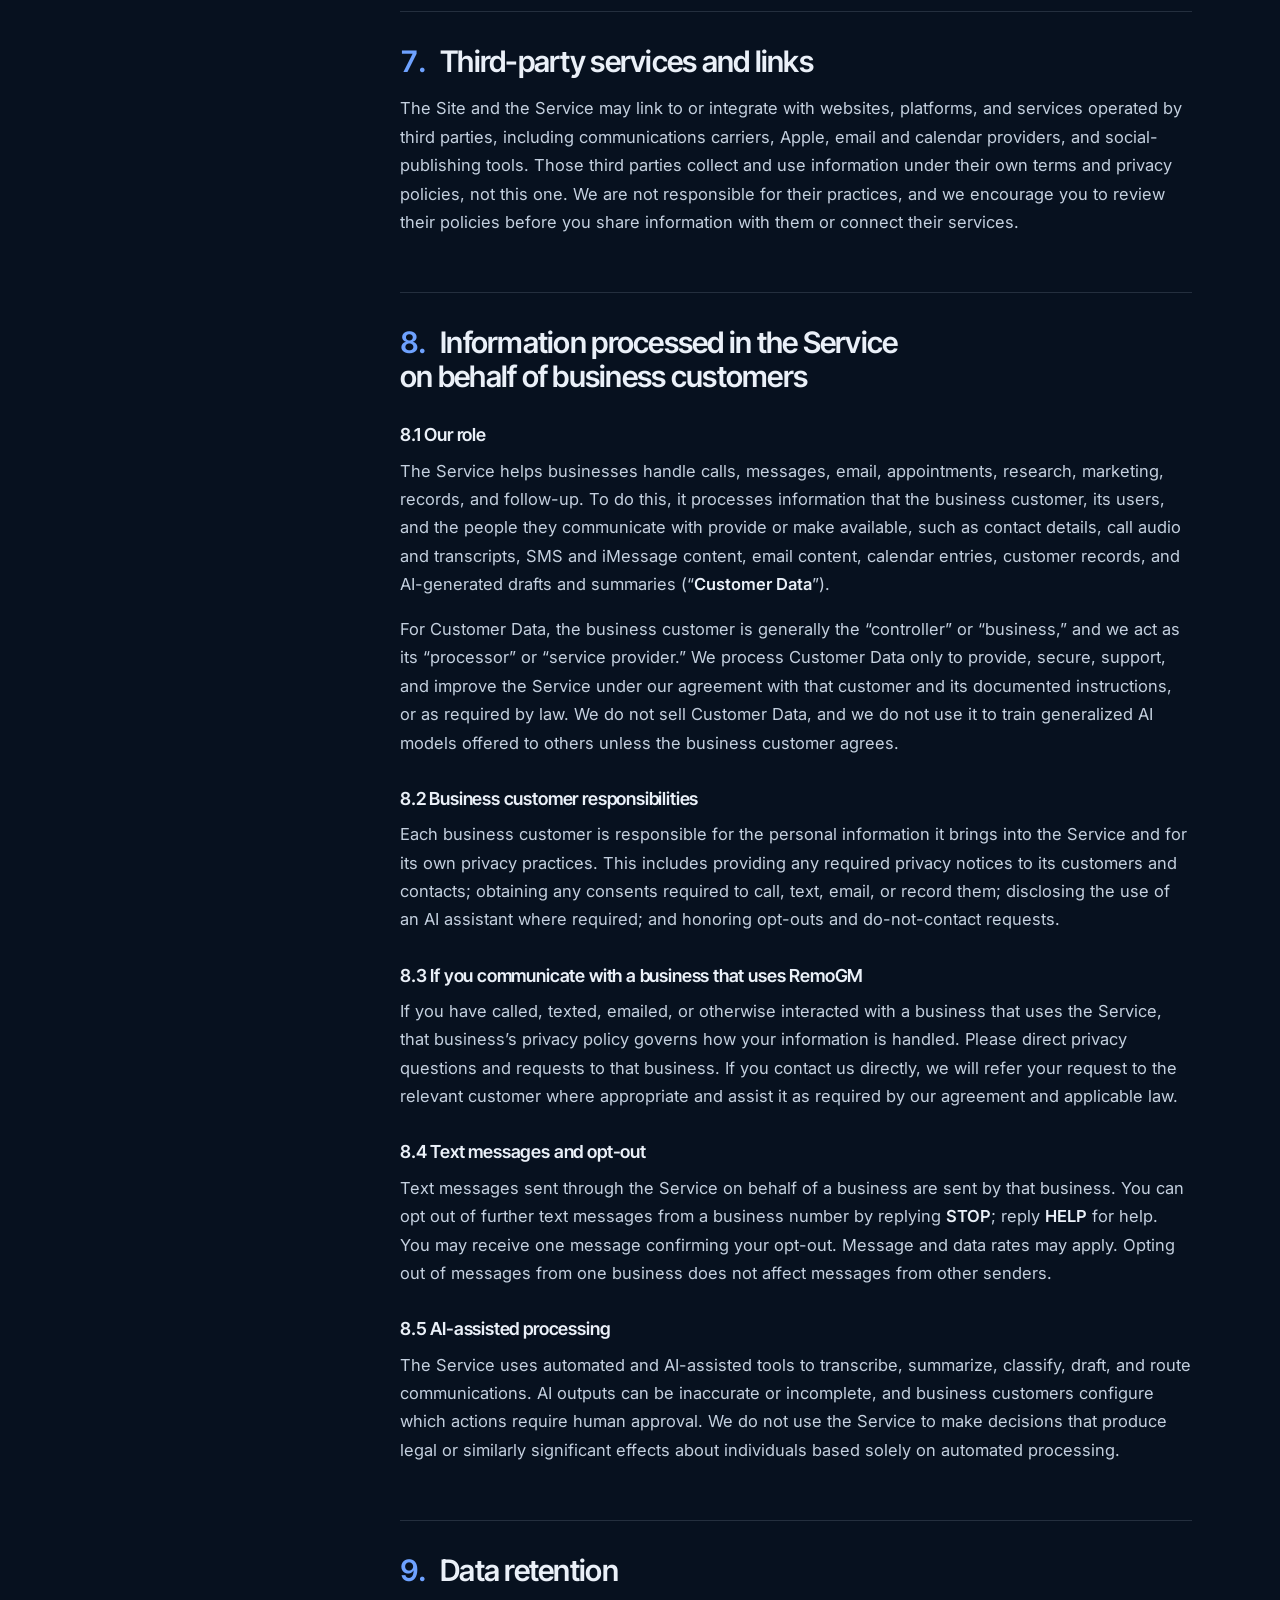
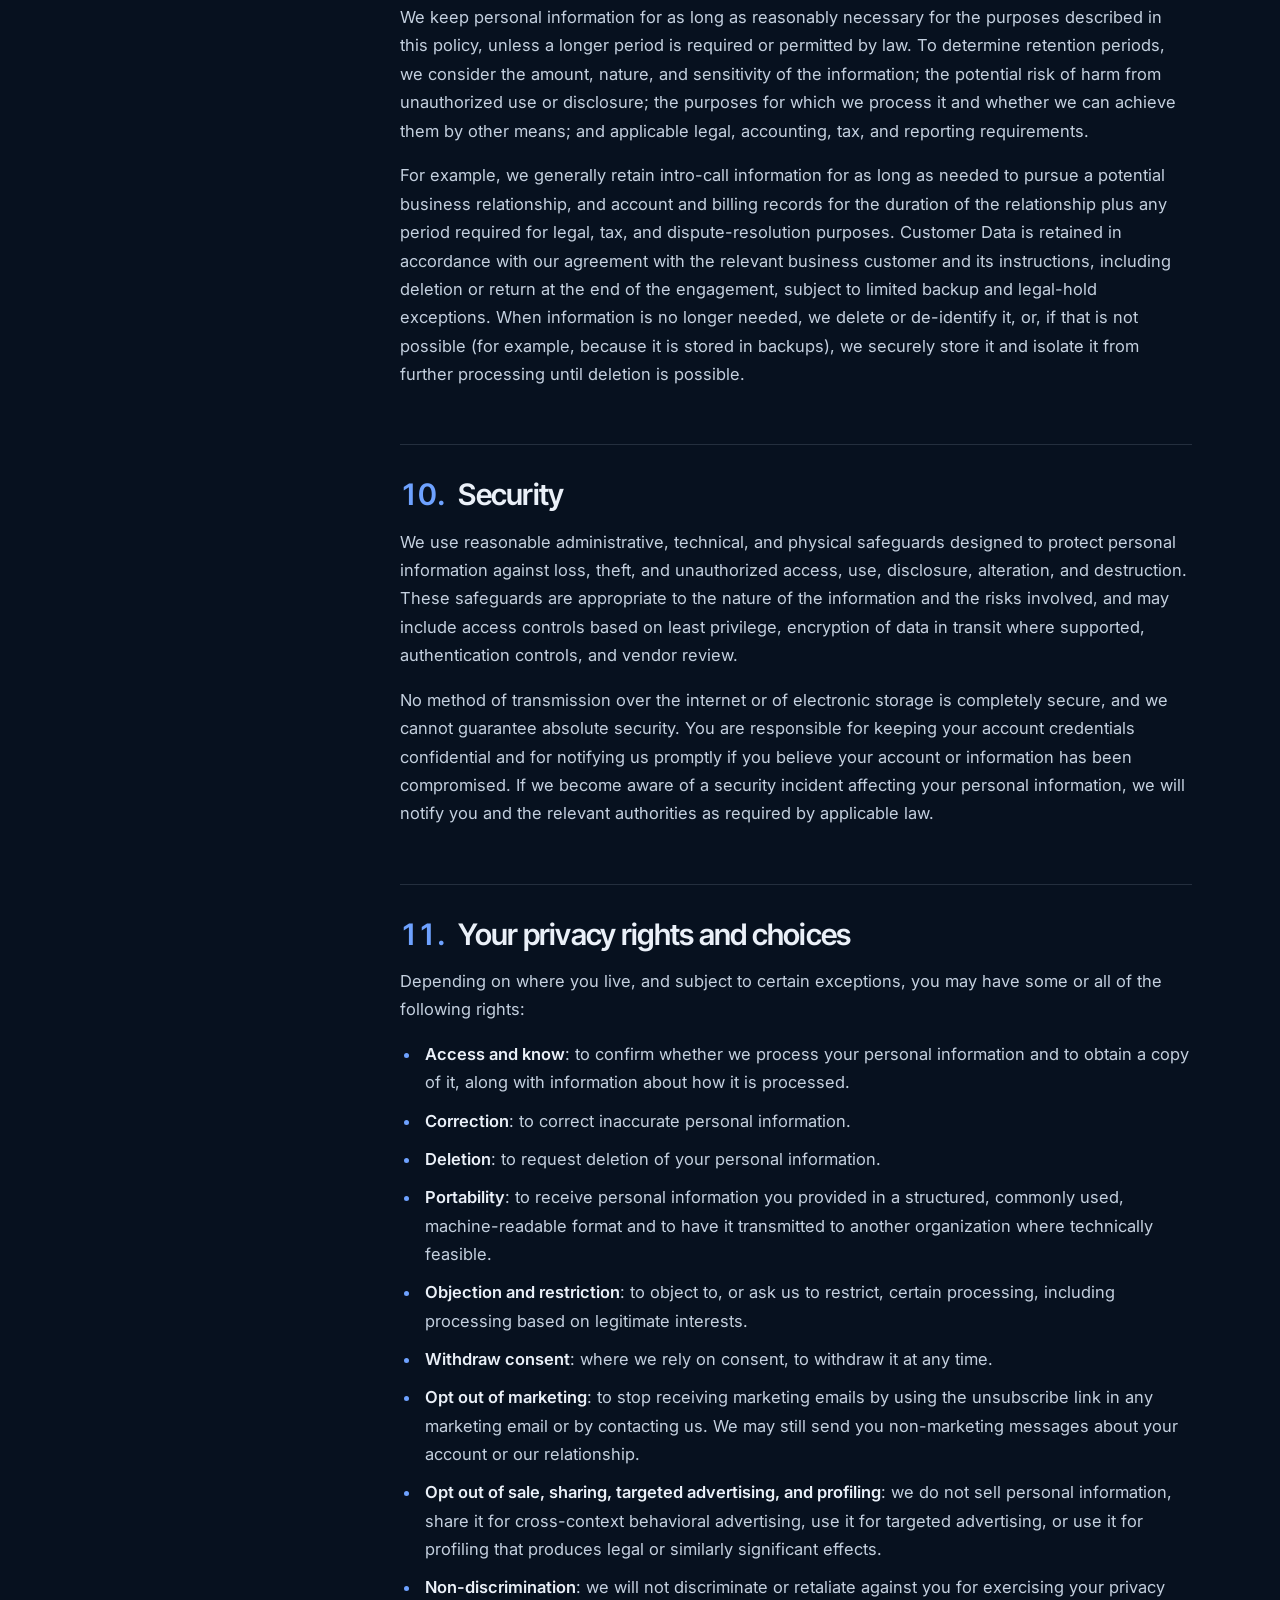
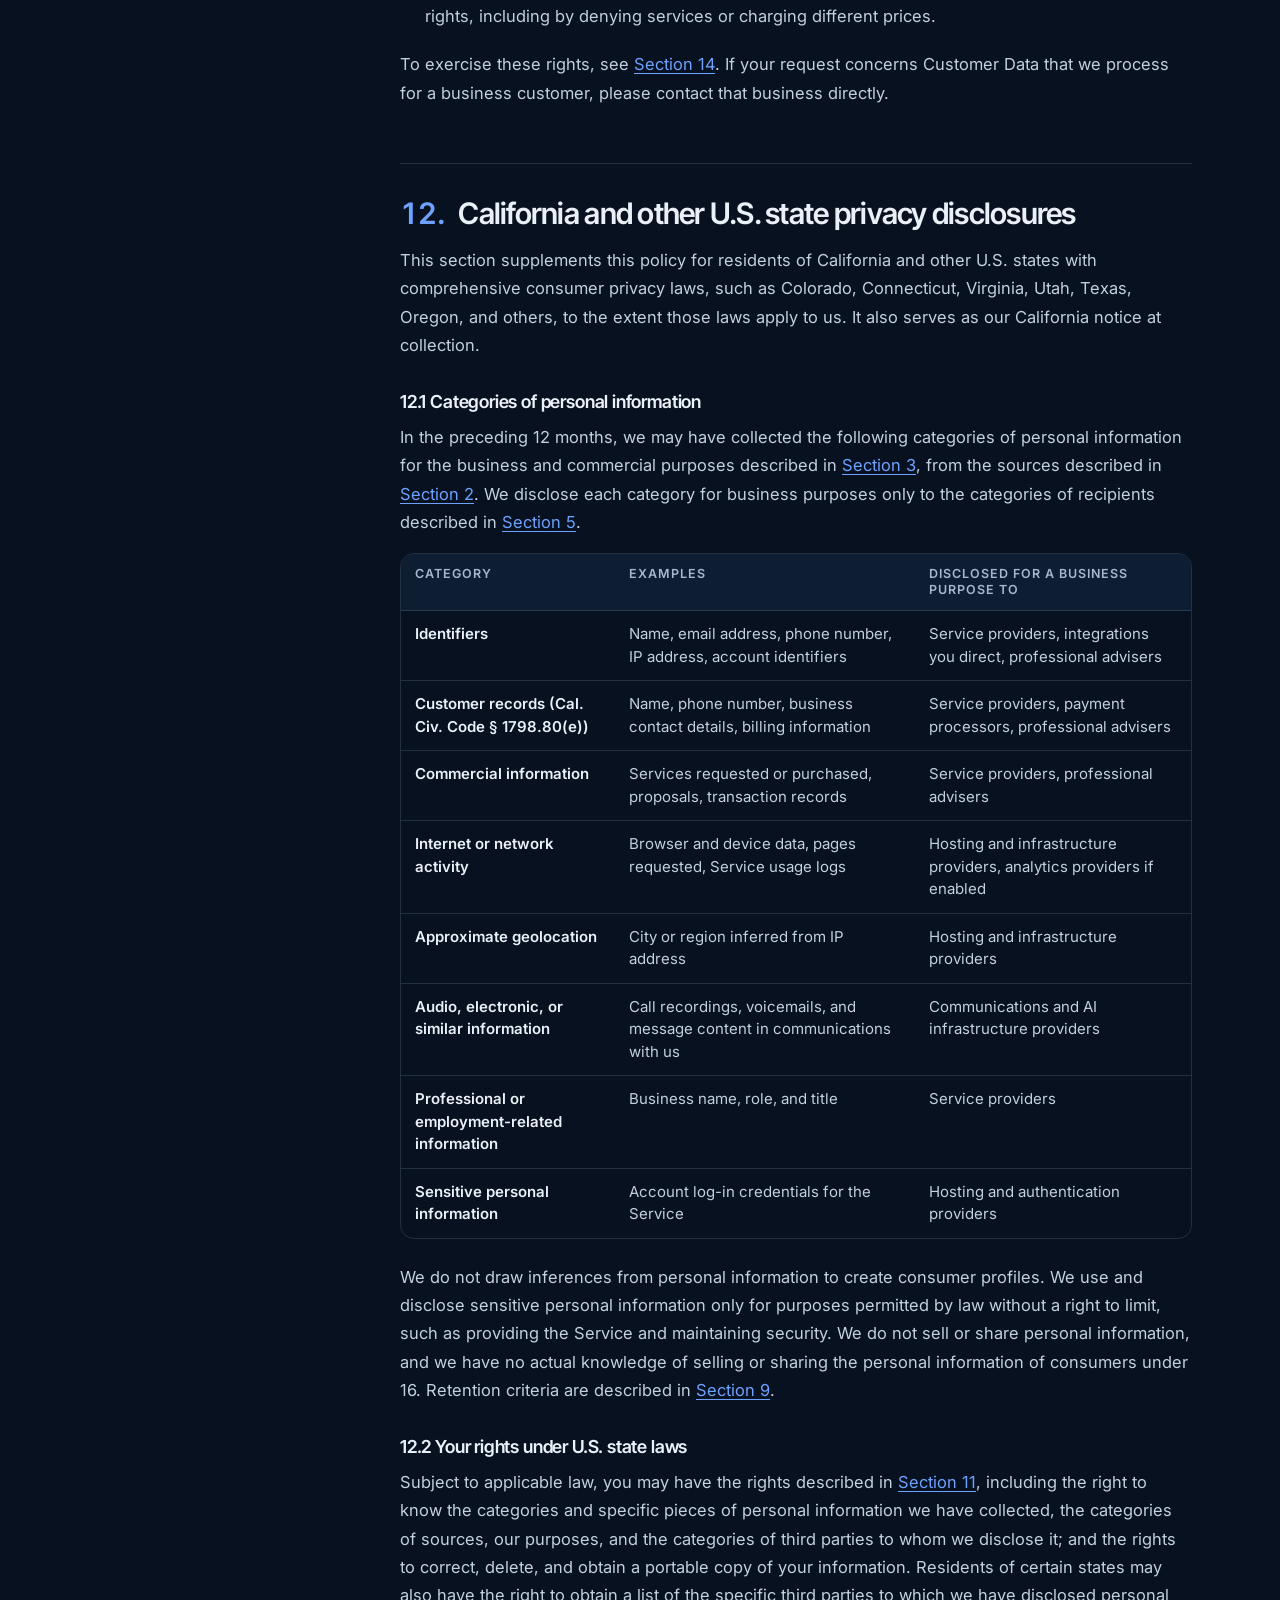
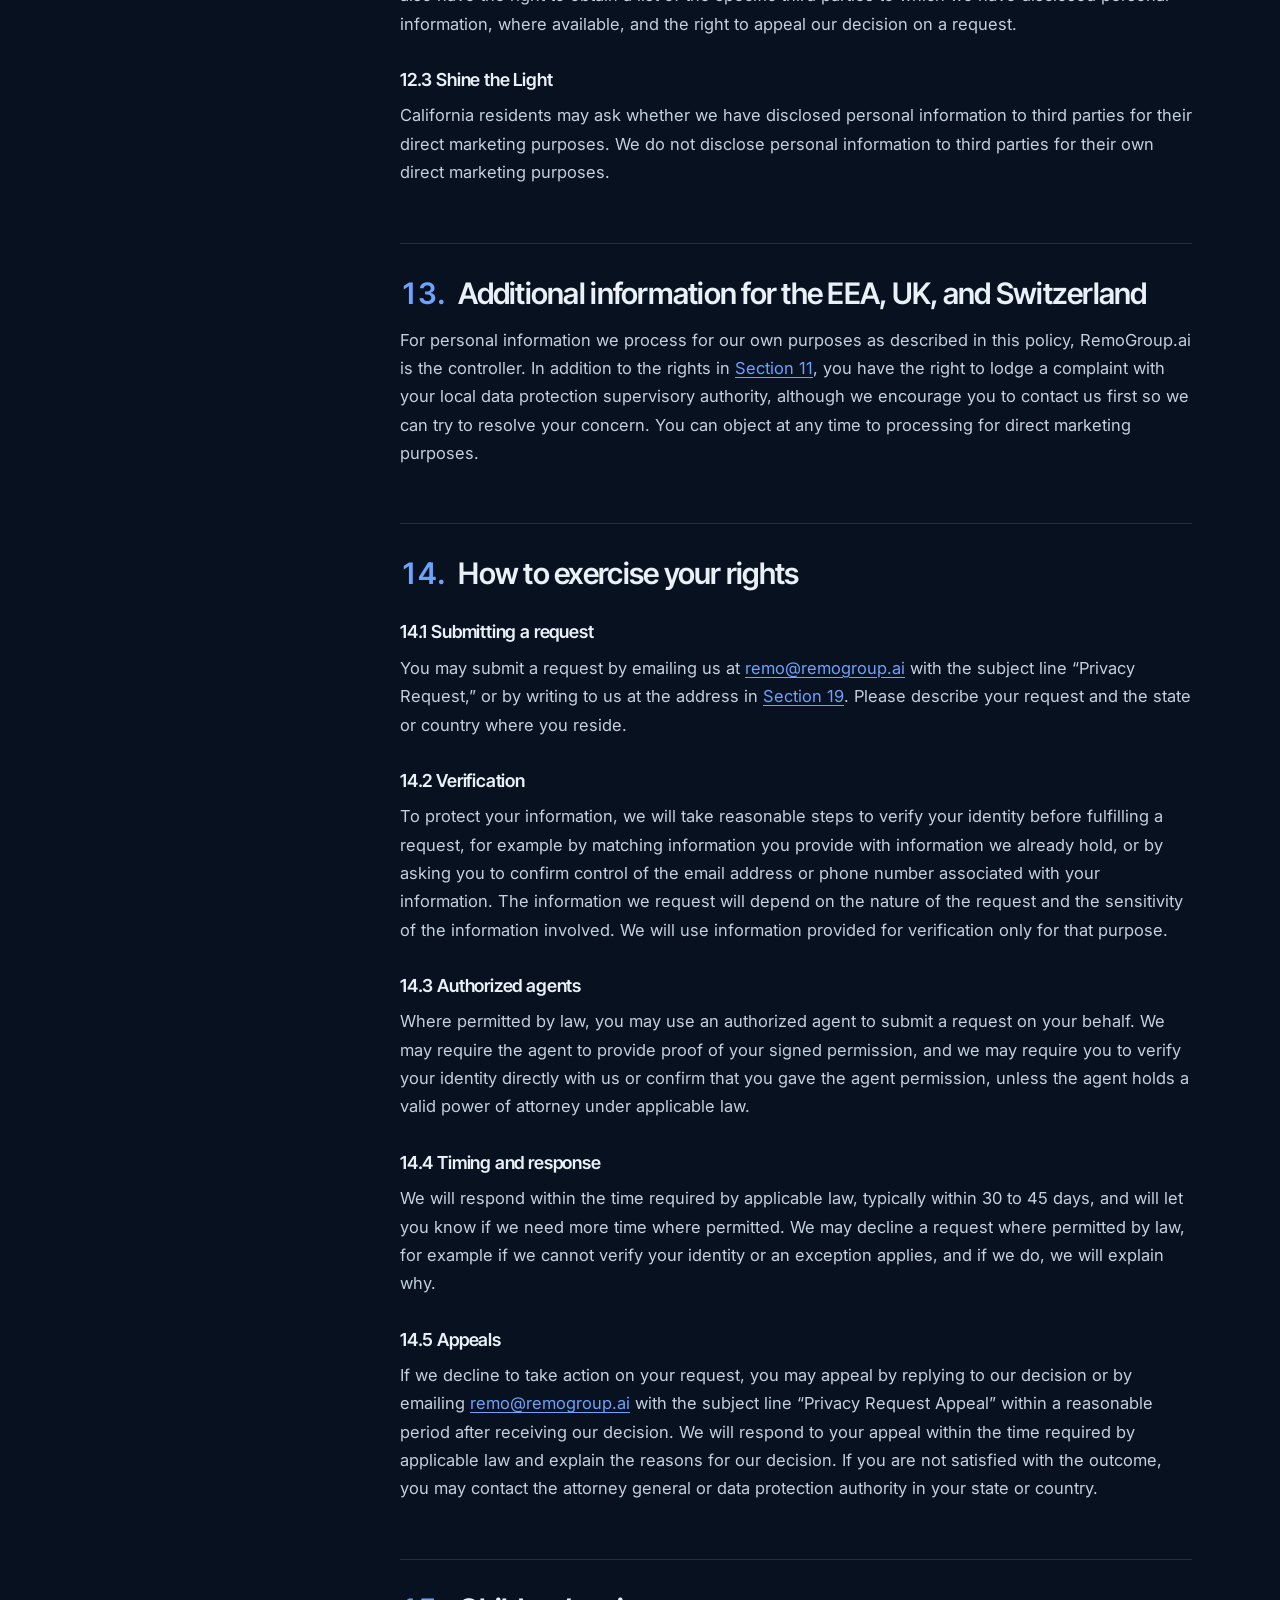
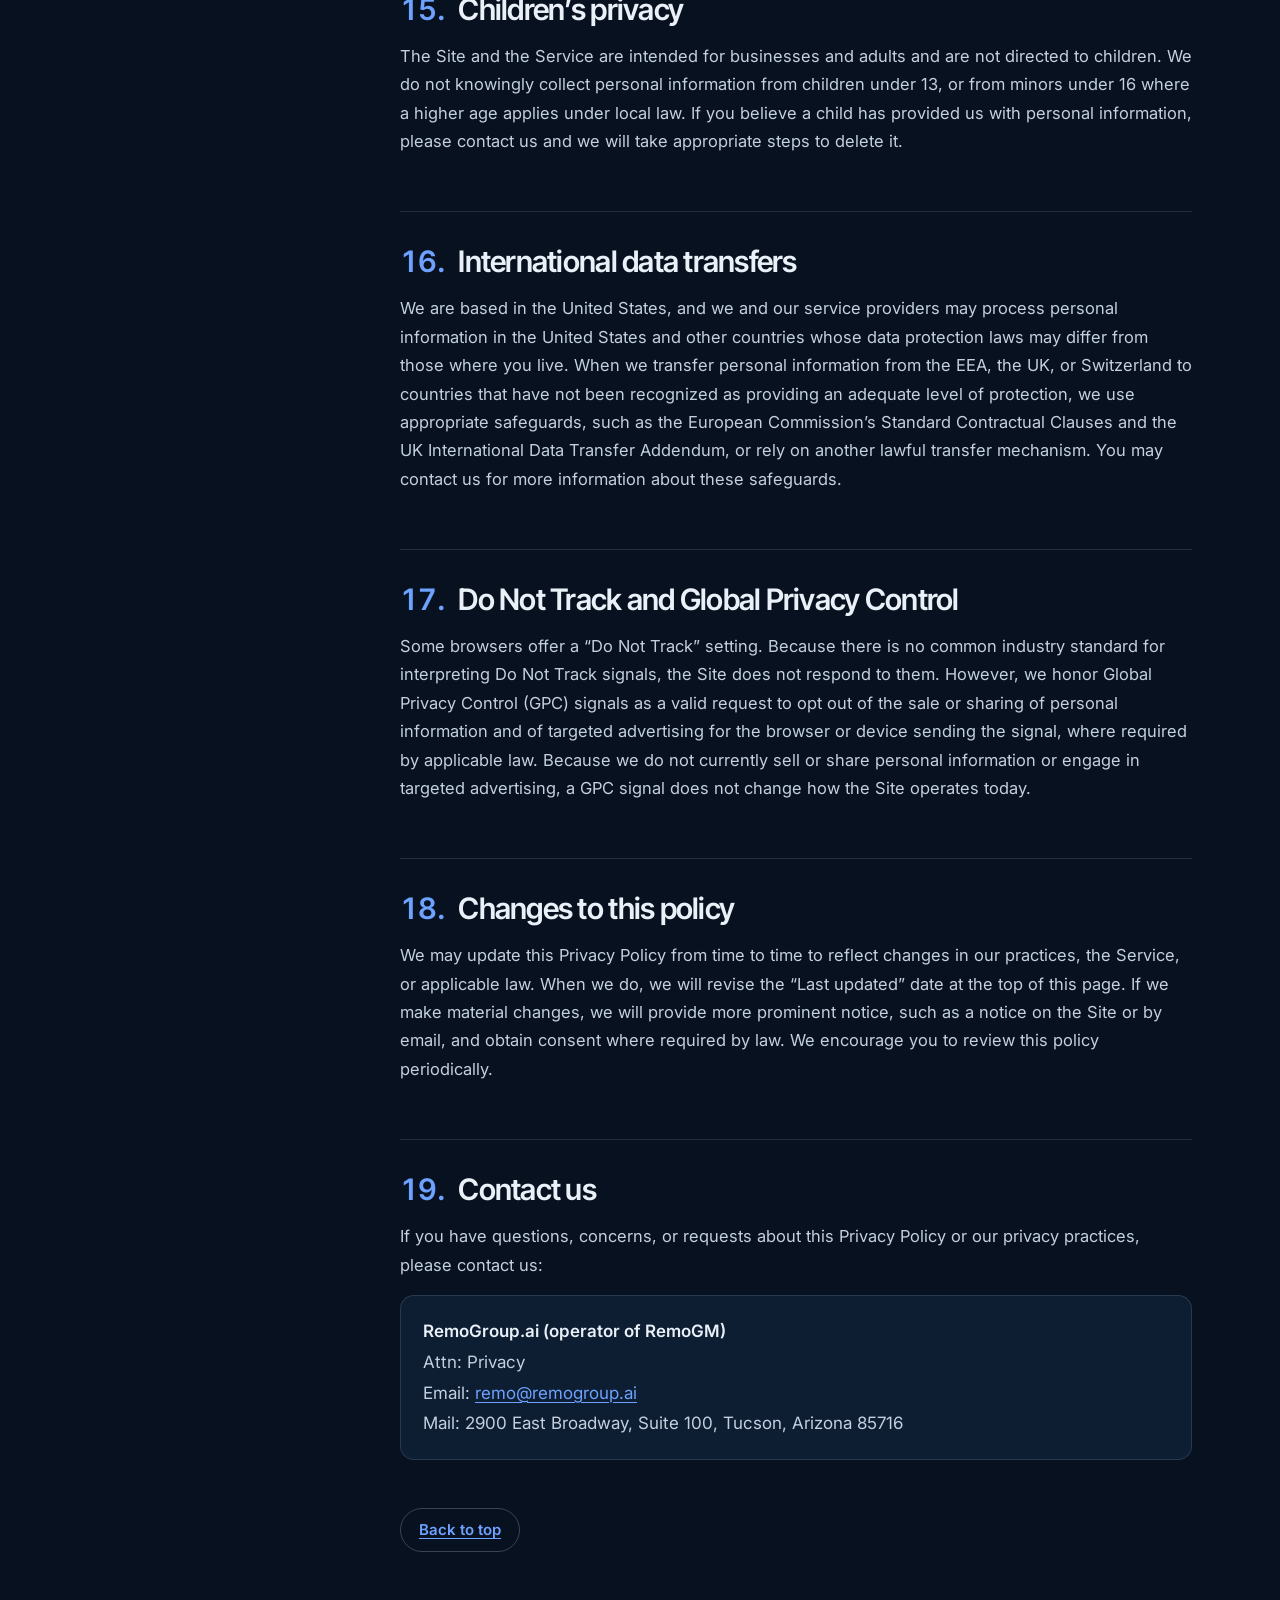
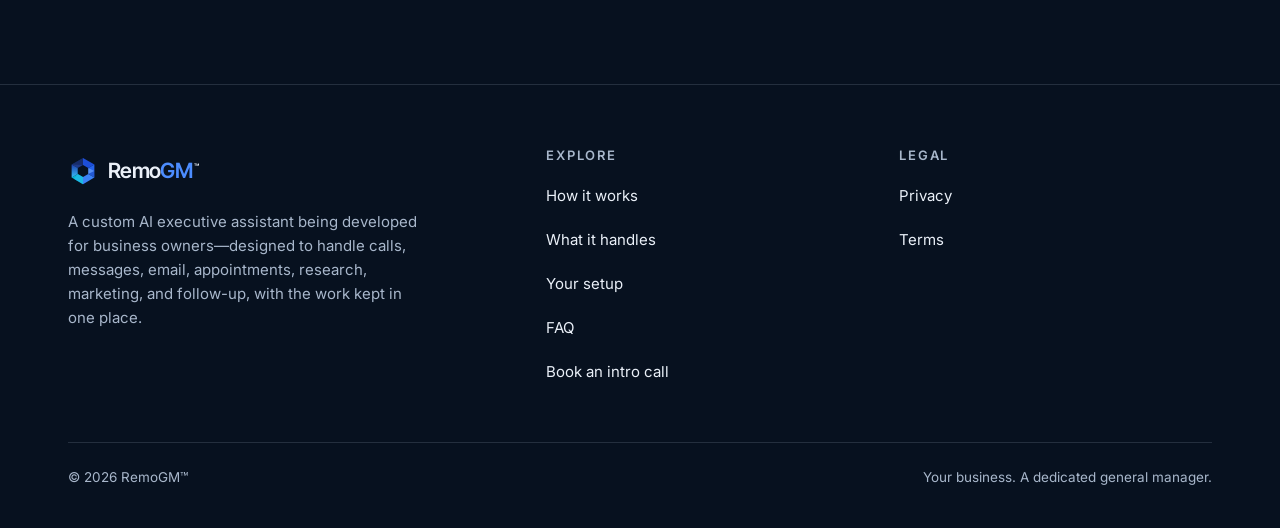
==== commit d5fdd585: "Use remogm.com for canonical website URLs" ====
--- a/privacy/index.html
+++ b/privacy/index.html
@@ -149,10 +149,10 @@
 </style>
 <title>Privacy Policy | RemoGM™</title>
 <meta name="description" content="How RemoGM, operated by RemoGroup.ai, collects, uses, shares, and protects personal information, and the privacy rights and choices available to you.">
-<link rel="canonical" href="https://remoblue.com/privacy">
+<link rel="canonical" href="https://remogm.com/privacy">
 <meta property="og:type" content="website">
 <meta property="og:site_name" content="RemoGM™">
-<meta property="og:url" content="https://remoblue.com/privacy">
+<meta property="og:url" content="https://remogm.com/privacy">
 <meta property="og:title" content="Privacy Policy | RemoGM™">
 <meta property="og:description" content="How RemoGM, operated by RemoGroup.ai, collects, uses, shares, and protects personal information, and the privacy rights and choices available to you.">
 </head>
@@ -239,7 +239,7 @@
 <p>RemoGM is owned and operated by RemoGroup.ai, a limited liability company organized under the laws of the State of Arizona (“<strong>RemoGroup.ai</strong>,” “<strong>we</strong>,” “<strong>us</strong>,” or “<strong>our</strong>”). This Privacy Policy explains how we collect, use, disclose, retain, and protect personal information, and the choices and rights available to you.</p>
 <p>This policy applies to personal information we process:</p>
 <ul>
-<li>when you visit or interact with our website at remoblue.com and any related pages that link to this policy (the “<strong>Site</strong>”);</li>
+<li>when you visit or interact with our website at remogm.com and any related pages that link to this policy (the “<strong>Site</strong>”);</li>
 <li>when you request an intro call, contact us, or otherwise communicate with us;</li>
 <li>when you participate in a pilot, evaluation, or other relationship with us as a prospective or current business customer, or as a representative of one; and</li>
 <li>when we market our products and services to businesses.</li>
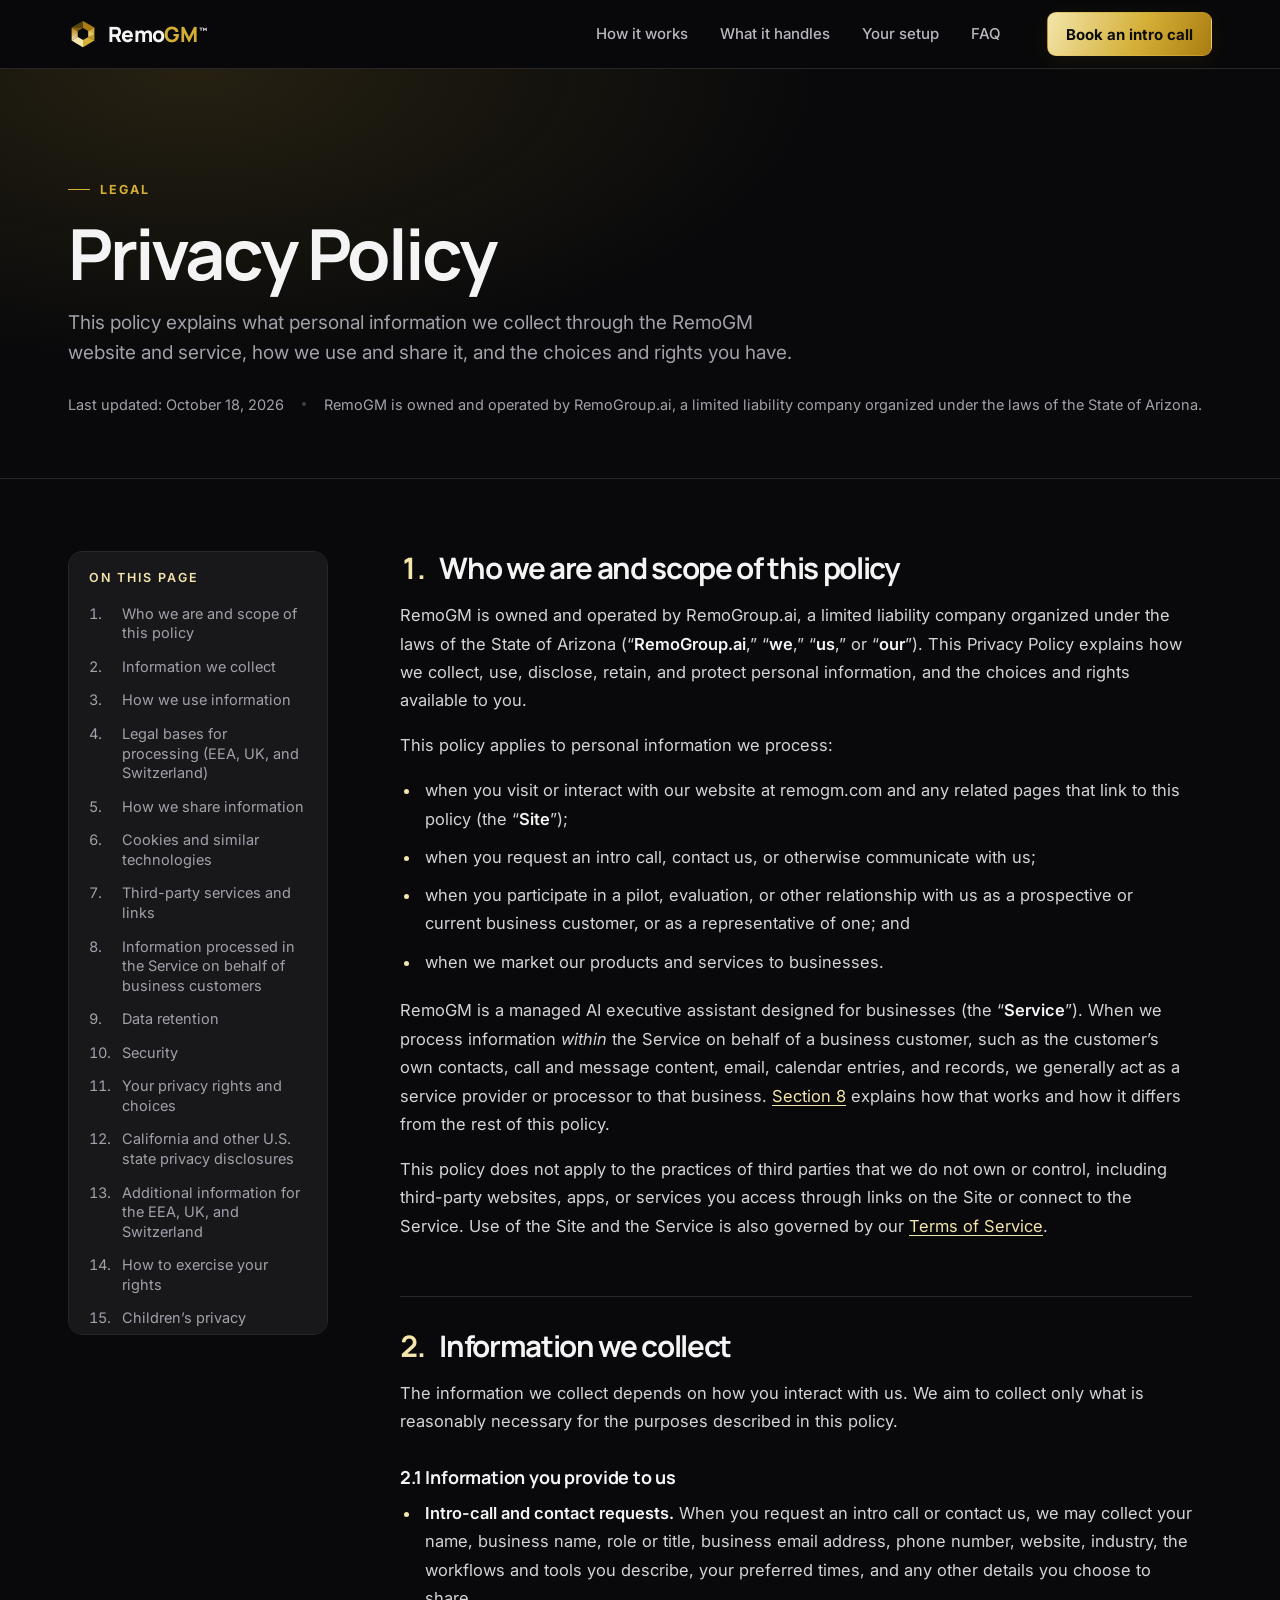
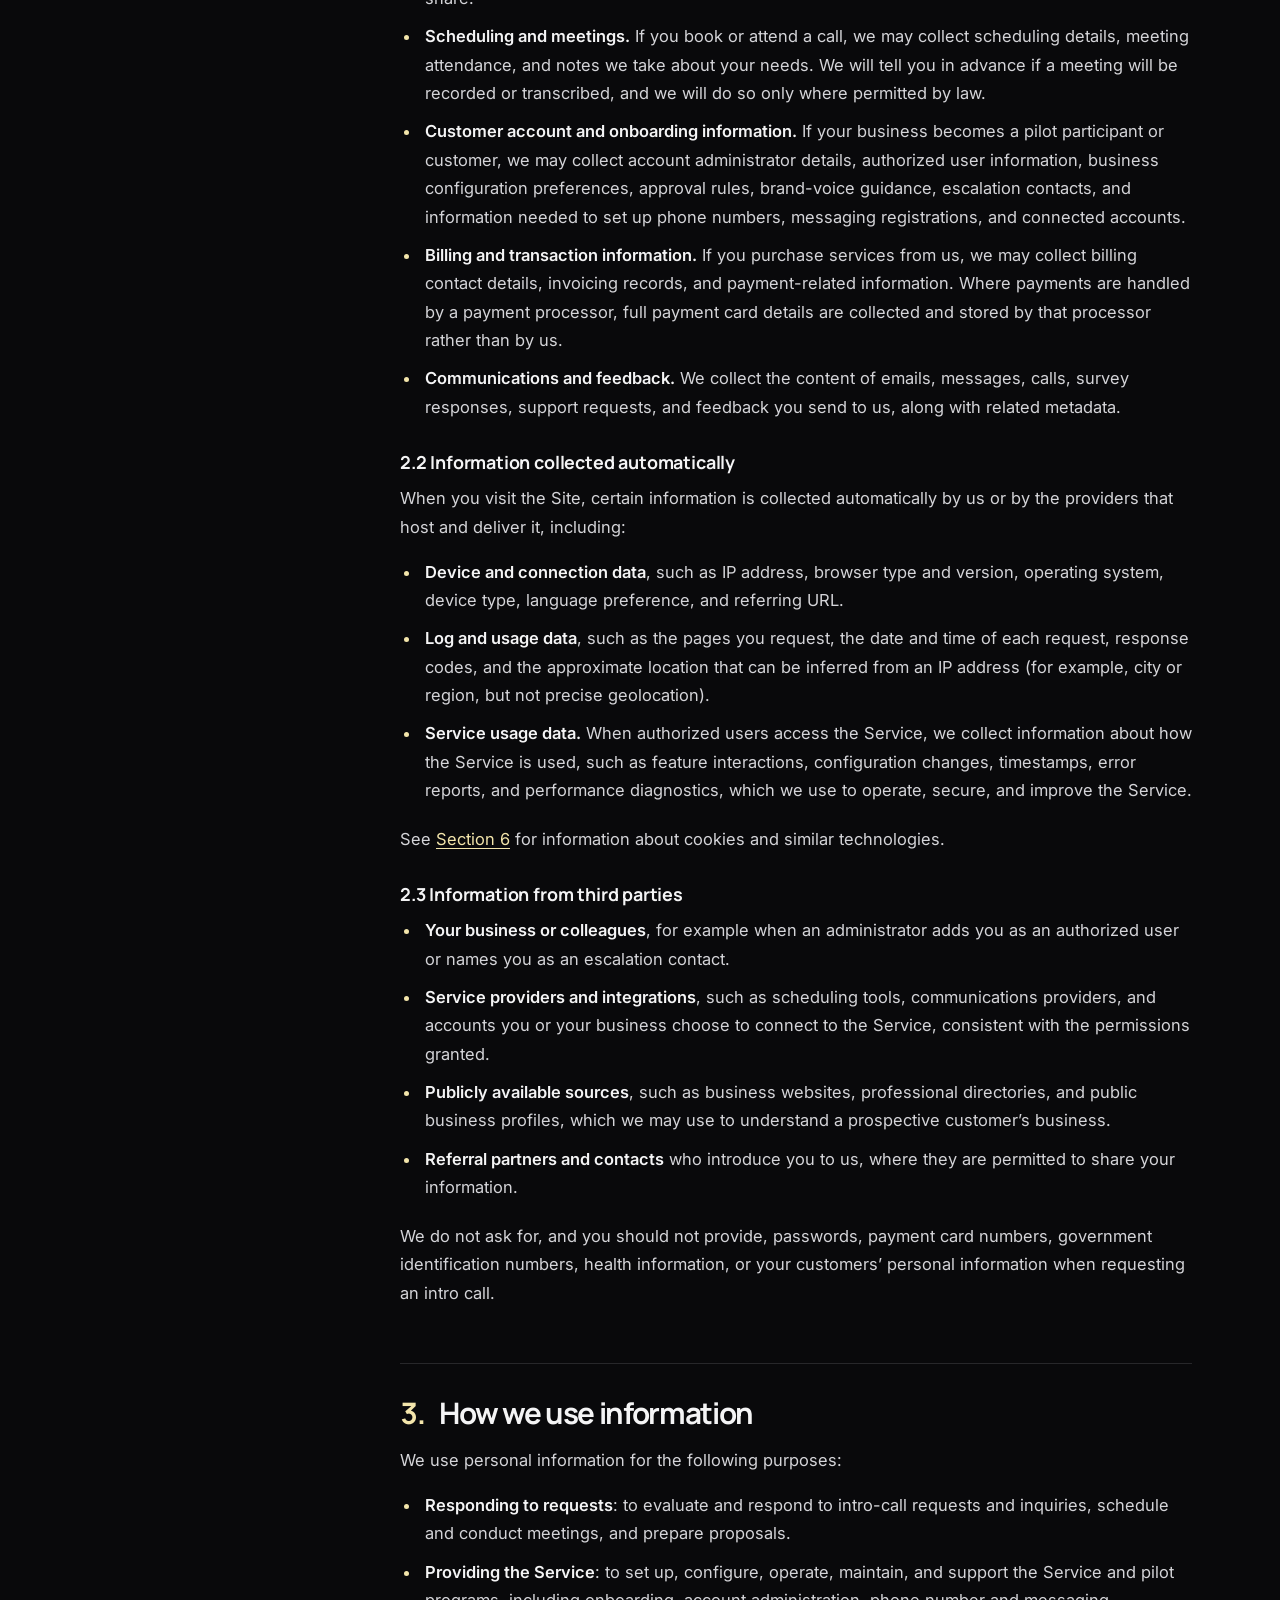
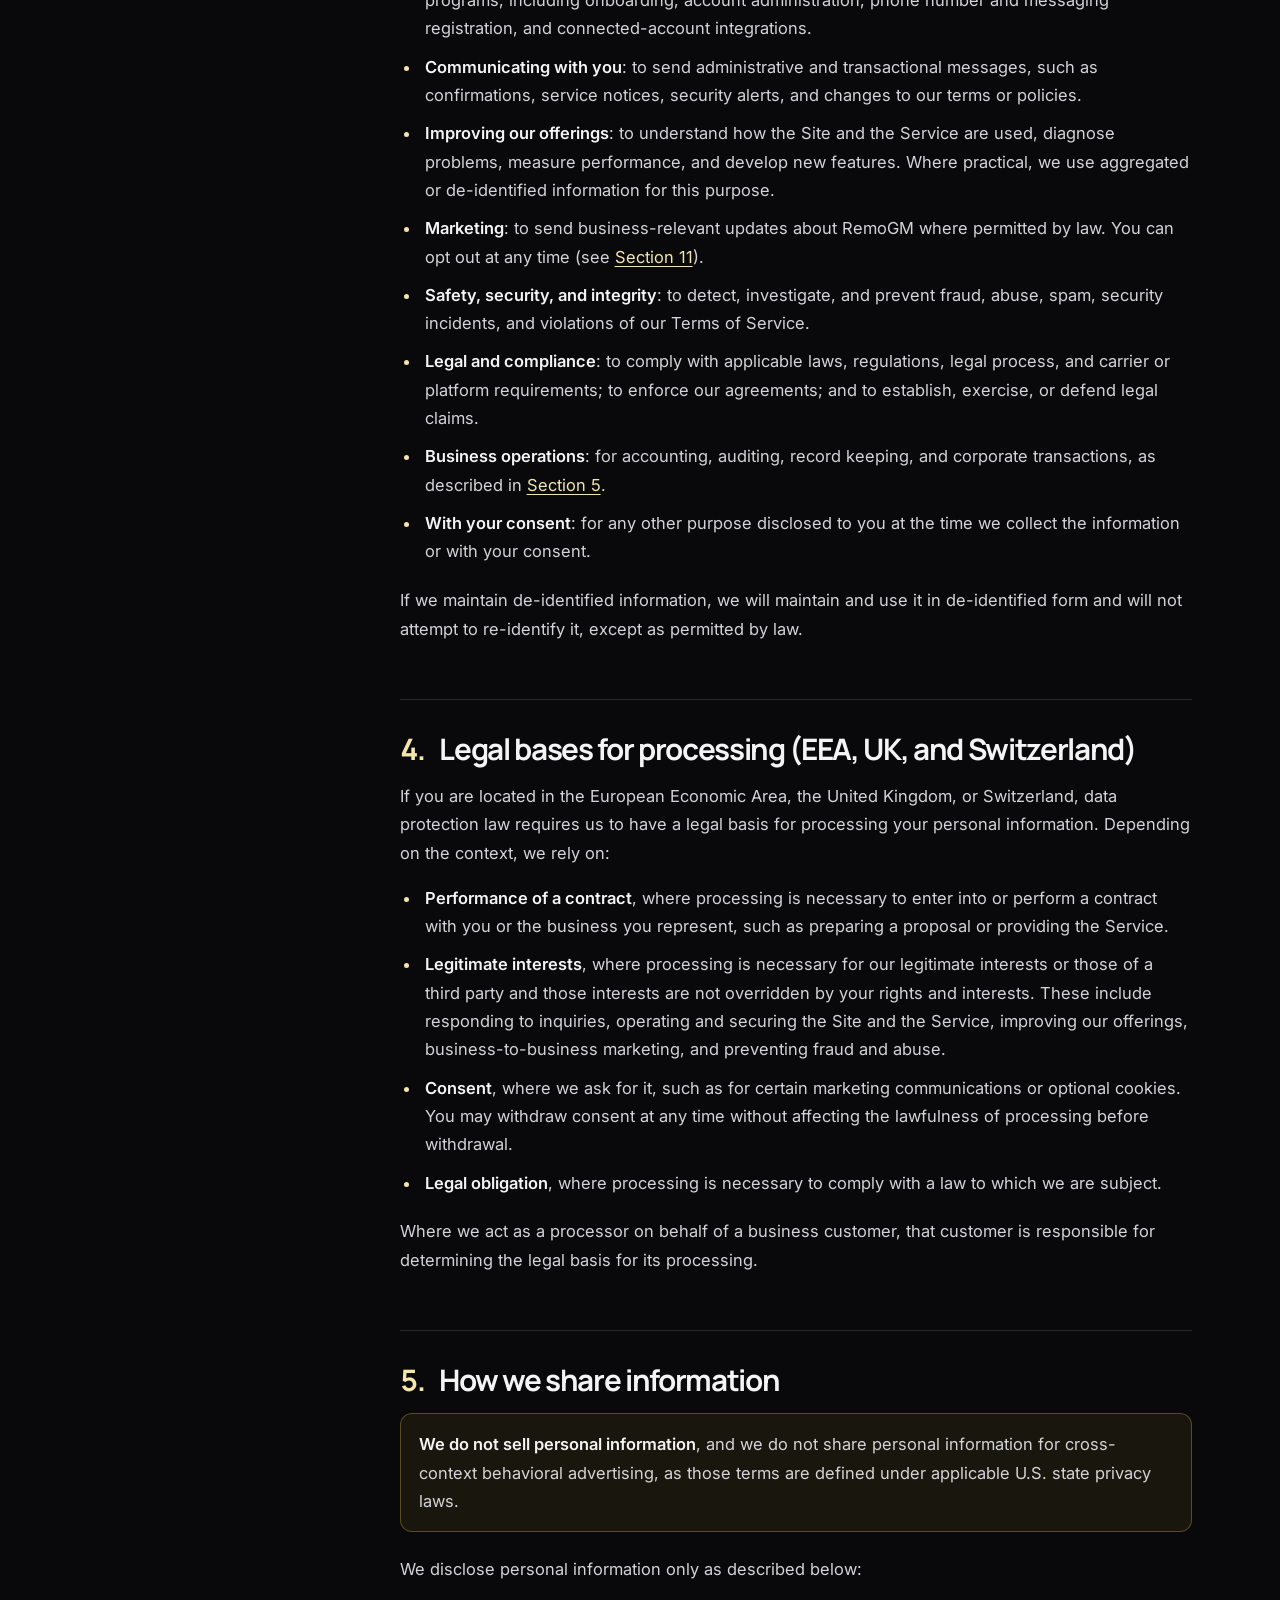
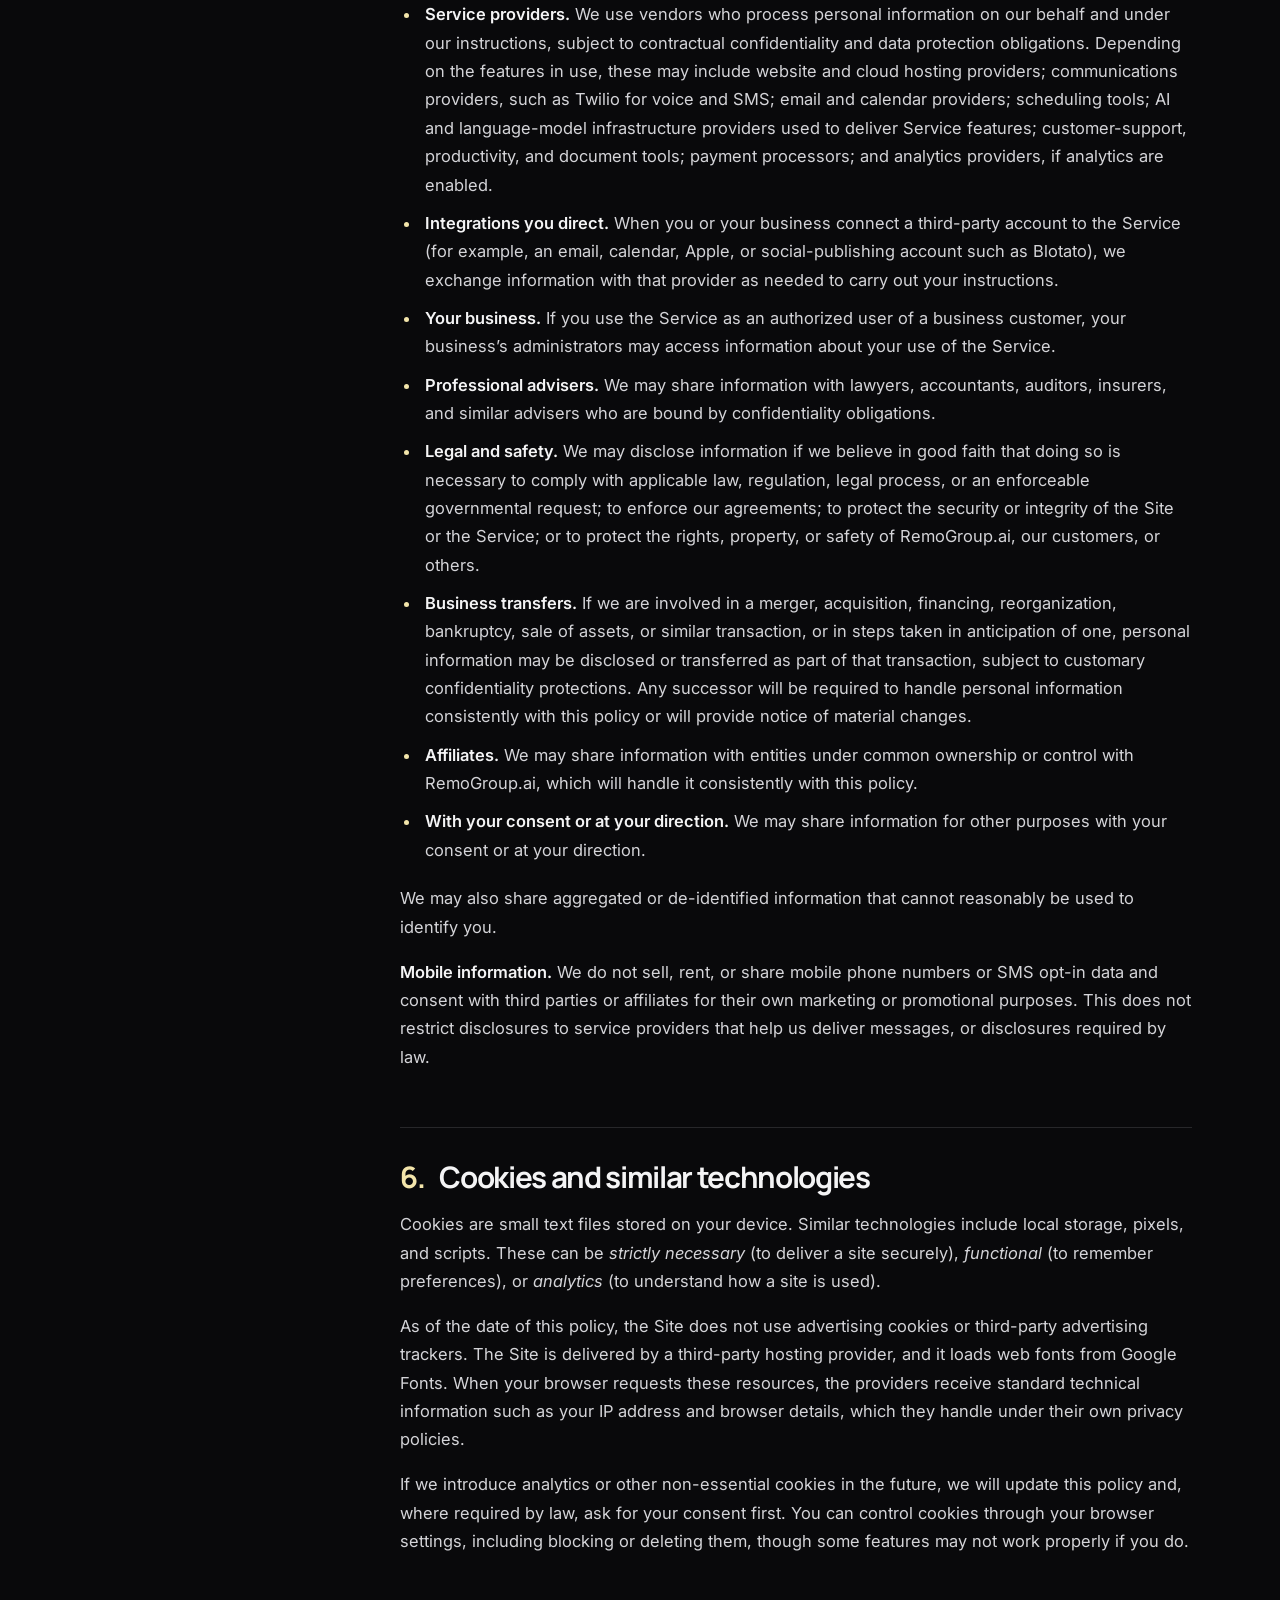
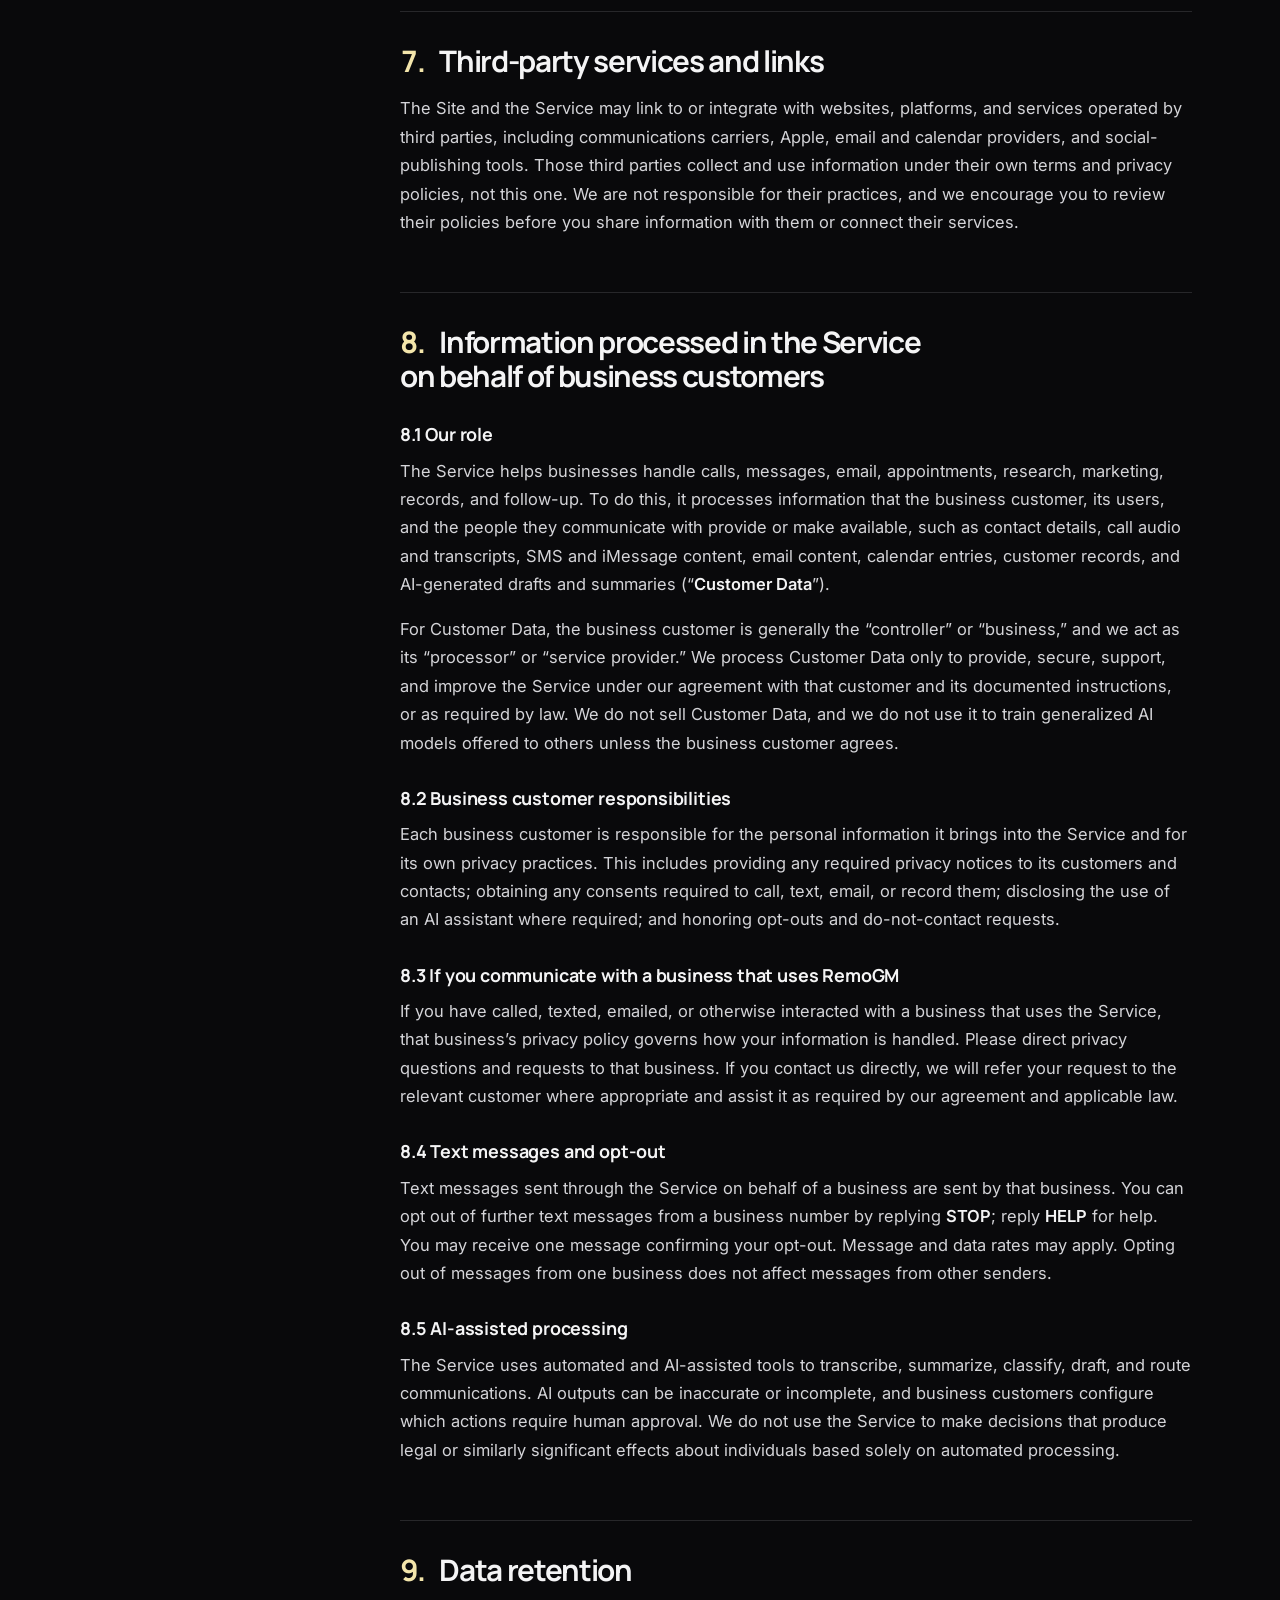
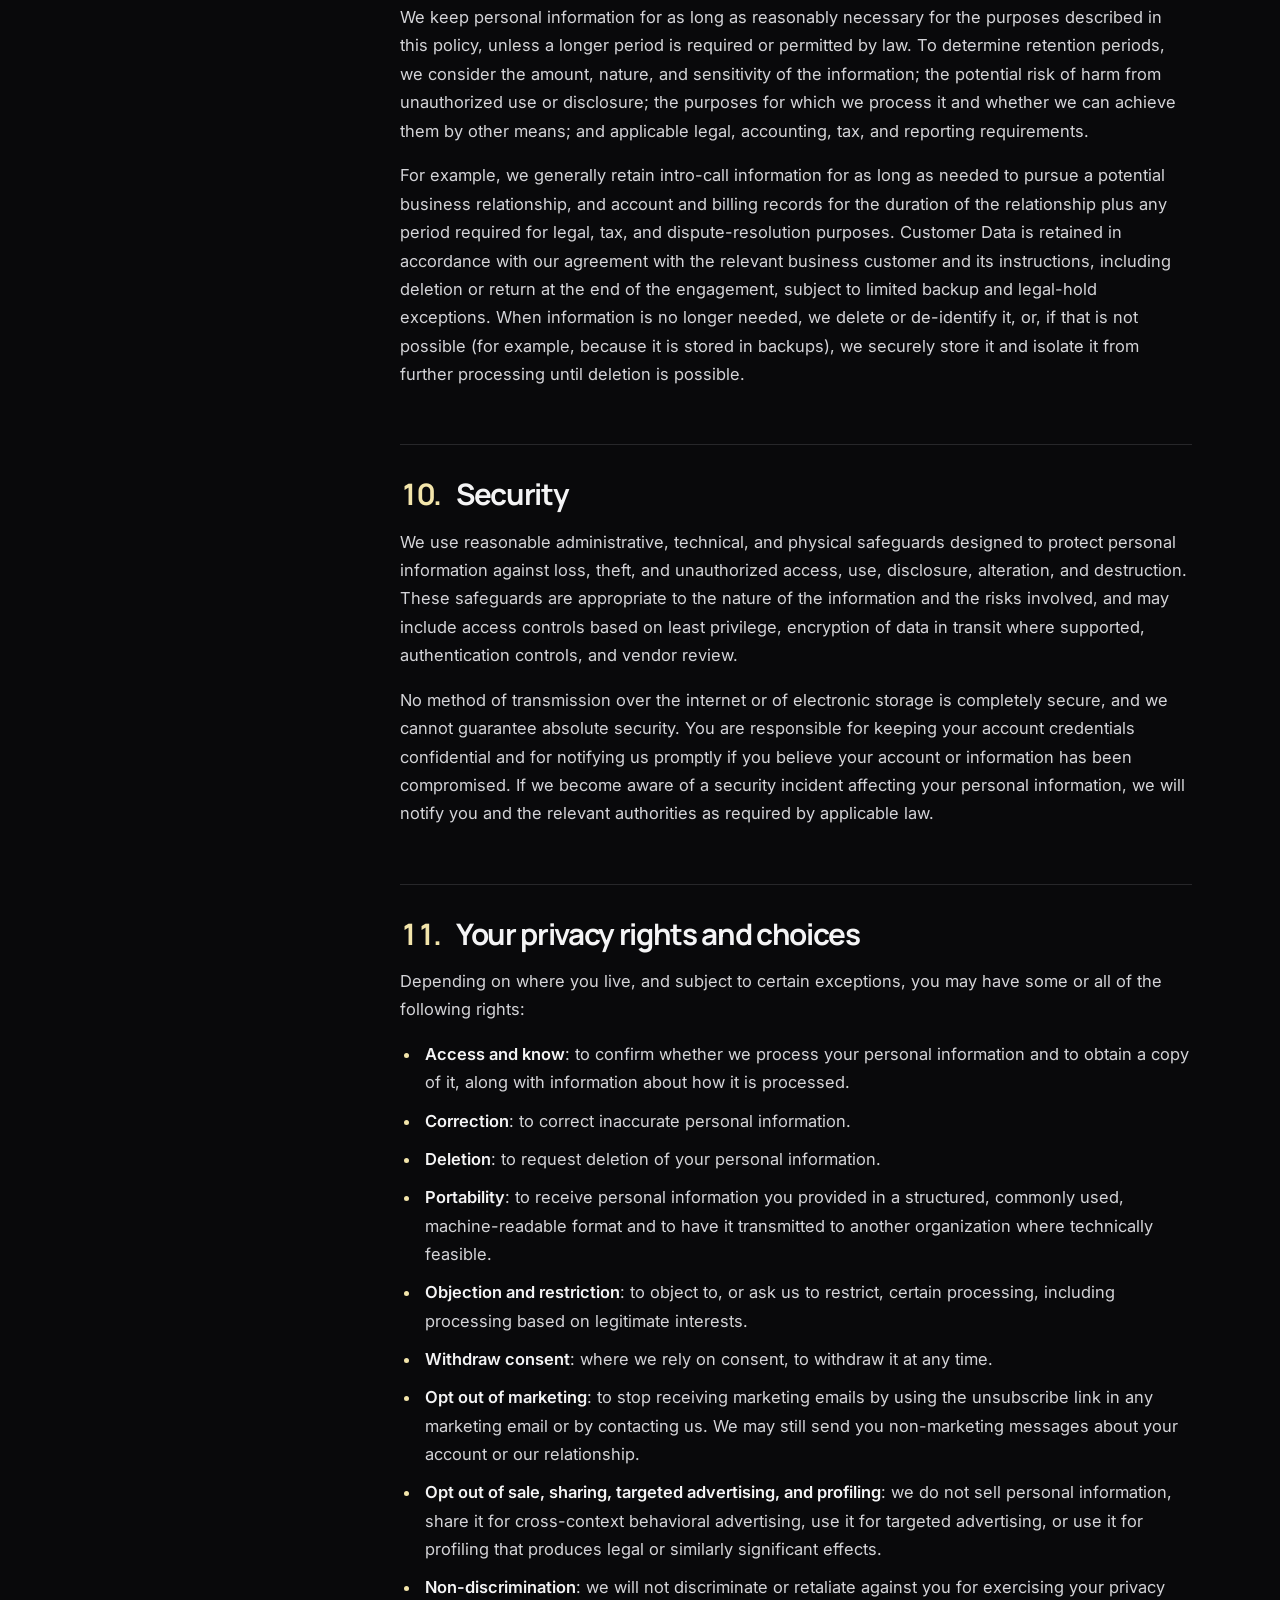
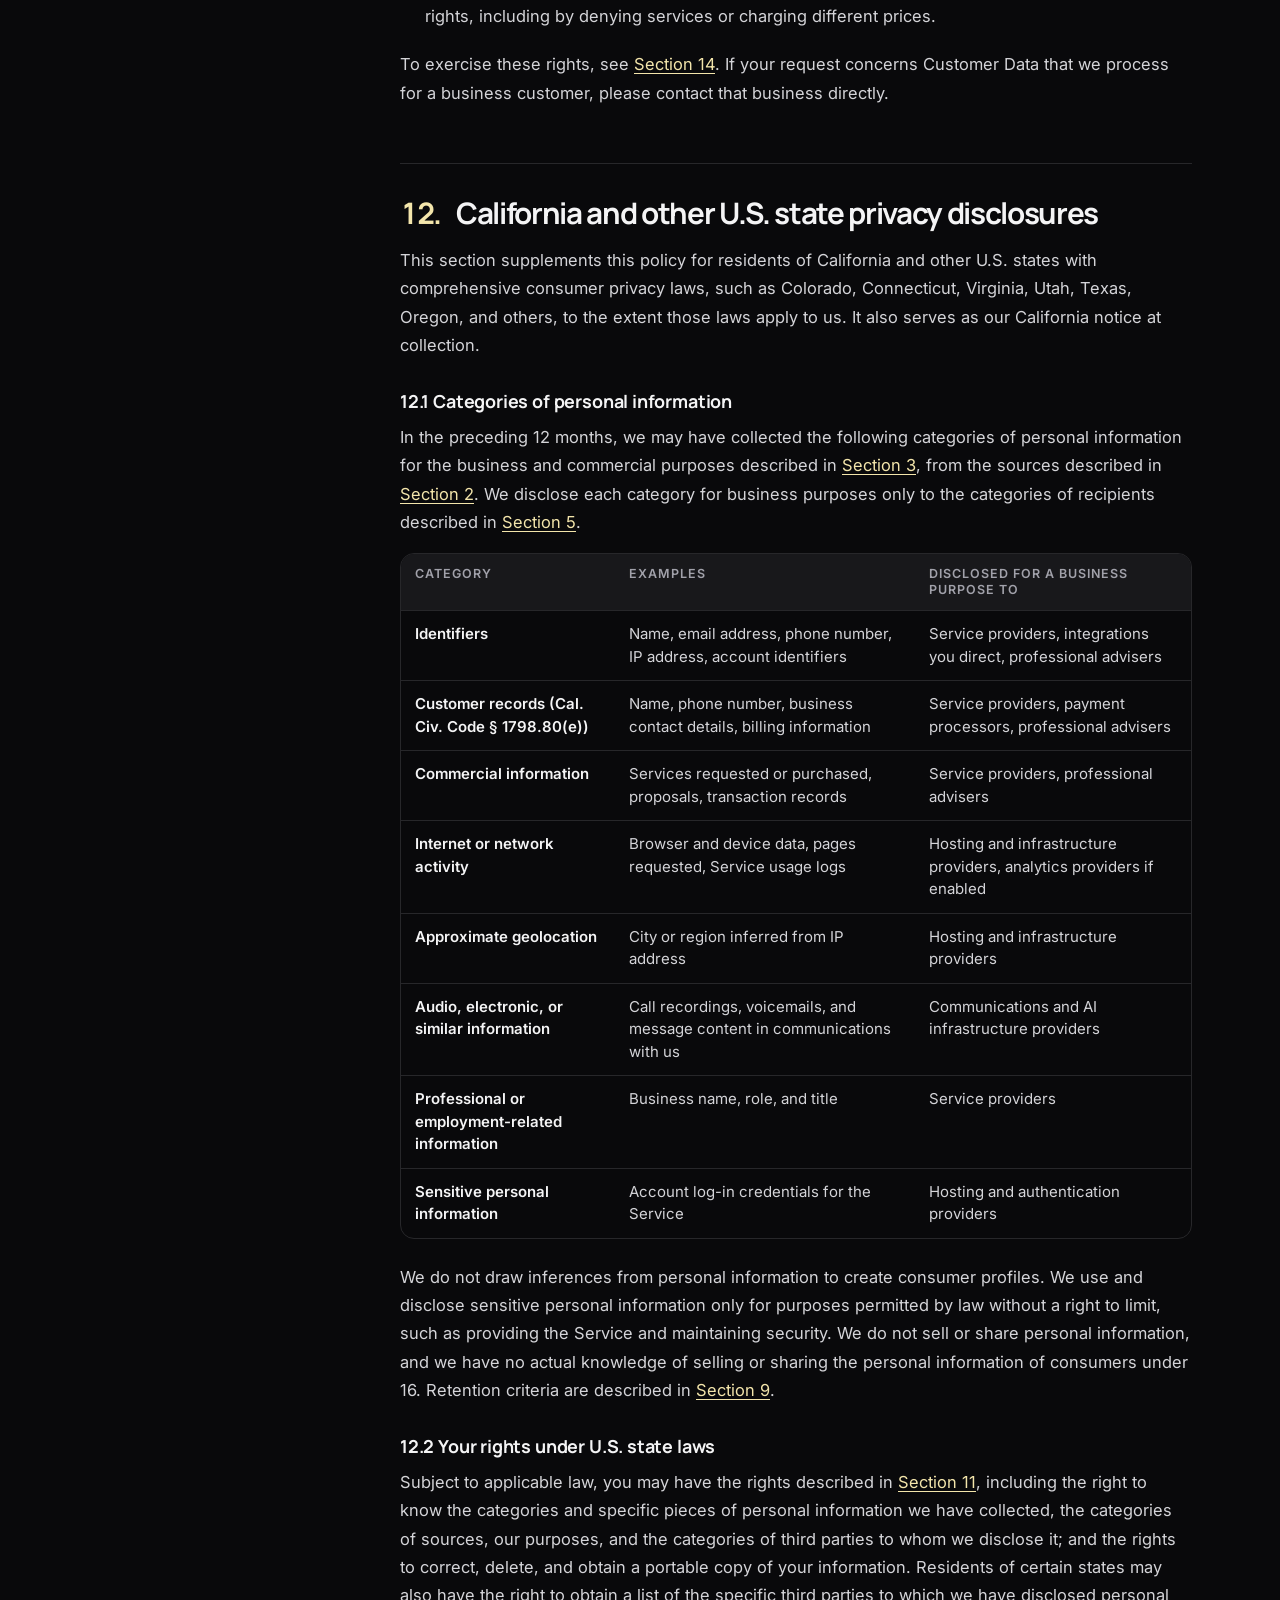
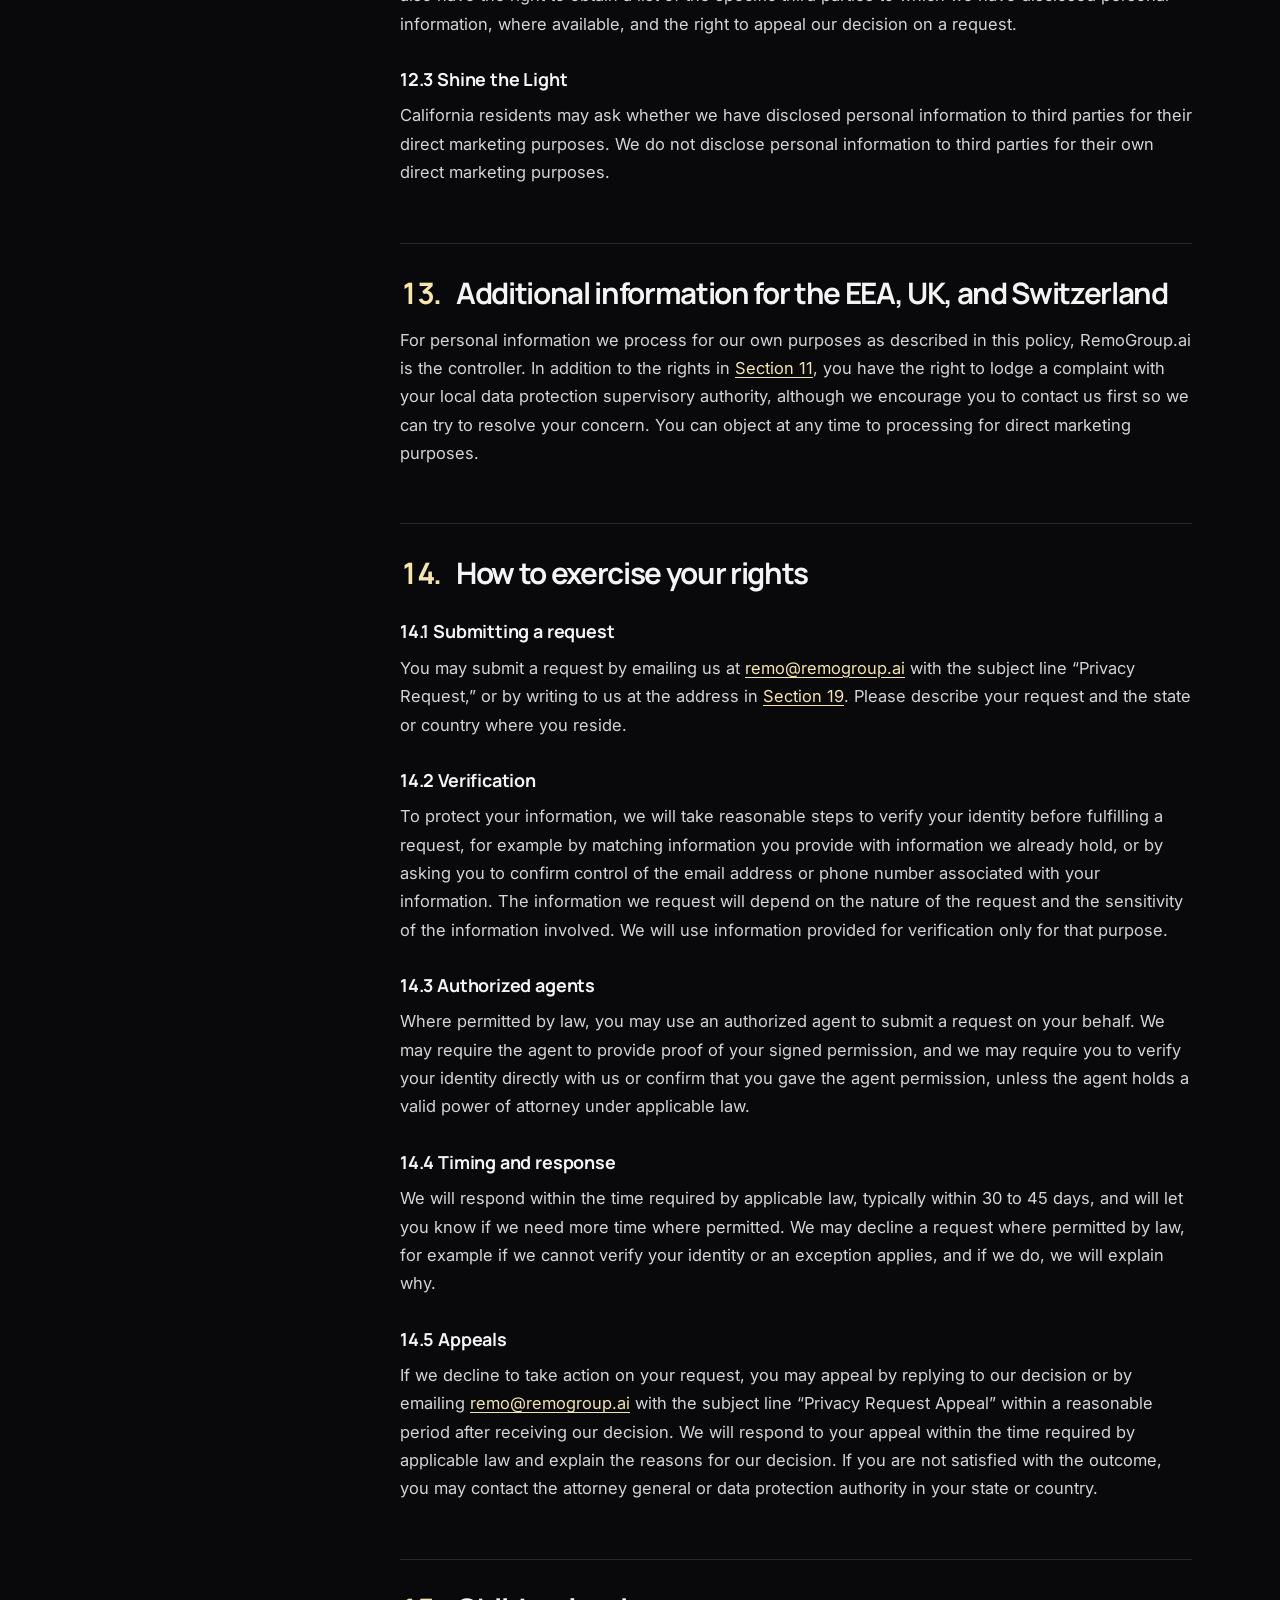
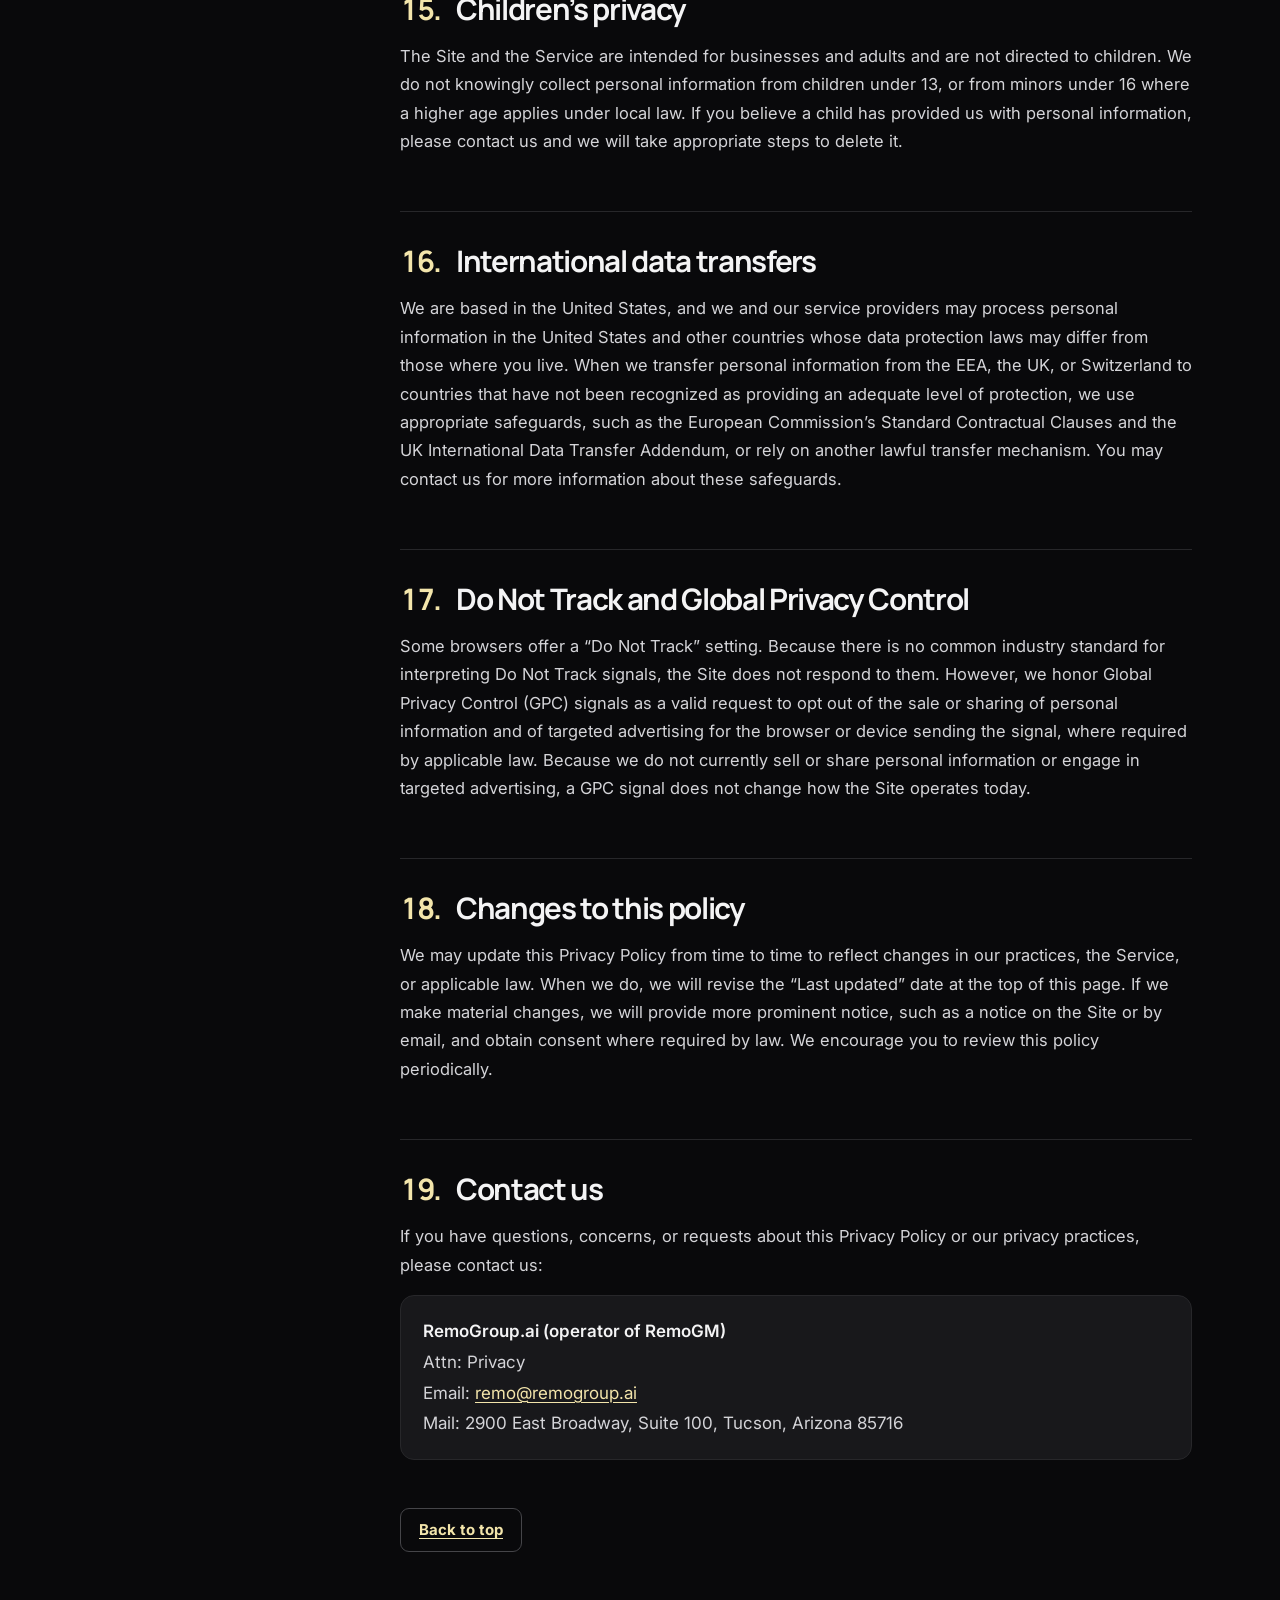
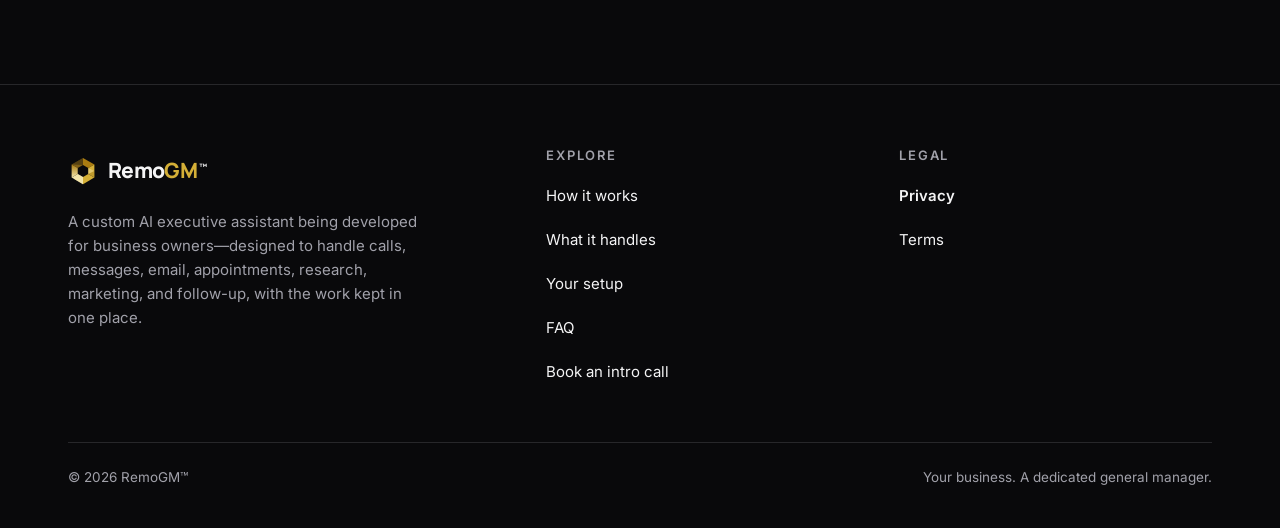
==== commit a558bf8e: "Apply black and gold theme across the RemoGM public site" ====
--- a/privacy/index.html
+++ b/privacy/index.html
@@ -7,18 +7,18 @@
 <head>
 <meta charset="utf-8">
 <meta name="viewport" content="width=device-width, initial-scale=1">
-<link rel="icon" type="image/svg+xml" href="/favicon.svg">
-<meta name="theme-color" content="#07111F">
+<link rel="icon" type="image/svg+xml" href="/favicon.svg?v=20261020-gold">
+<meta name="theme-color" content="#09090B">
 <link rel="preconnect" href="https://fonts.googleapis.com">
 <link rel="preconnect" href="https://fonts.gstatic.com" crossorigin>
-<link href="https://fonts.googleapis.com/css2?family=Inter:wght@400;500;600&family=Inter+Tight:wght@500;600;700&family=Instrument+Serif:ital@0;1&display=swap" rel="stylesheet">
+<link href="https://fonts.googleapis.com/css2?family=Manrope:wght@400;500;600;700;800&family=Inter:wght@400;500;600;700&display=swap" rel="stylesheet">
 <style>
 :root{
-  --ink:#07111F; --ink2:#0D1D32; --ink3:#12263F; --line:rgba(168,183,203,.18); --line2:rgba(168,183,203,.30);
-  --blue:#3478FF; --blue-hi:#6EA2FF; --paper:#F5F7FB; --silver:#A8B7CB; --teal:#3FD1B8; --teal-ink:#0E7C6B;
-  --text:#EAF0F8; --muted:#A8B7CB; --ptext:#0B1A2E; --pmuted:#46566C;
-  --display:"Inter Tight","Inter",system-ui,sans-serif; --body:"Inter",system-ui,-apple-system,"Segoe UI",sans-serif;
-  --serif:"Instrument Serif",Georgia,serif;
+  --ink:#09090B; --ink2:#18181B; --ink3:#27272A; --line:rgba(161,161,170,.18); --line2:rgba(161,161,170,.30);
+  --blue:#D4AF37; --blue-hi:#F3E5AB; --paper:#18181B; --silver:#A1A1AA; --teal:#D4AF37; --teal-ink:#D4AF37;
+  --text:#F4F4F5; --muted:#A1A1AA; --ptext:#F4F4F5; --pmuted:#A1A1AA;
+  --display:"Manrope","Inter",system-ui,sans-serif; --body:"Inter",system-ui,-apple-system,"Segoe UI",sans-serif;
+  --serif:"Manrope","Inter",system-ui,sans-serif;
   --r:14px; --wrap:1240px;
 }
 *,*::before,*::after{box-sizing:border-box}
@@ -28,24 +28,24 @@
 img,svg{display:block;max-width:100%}
 a{color:inherit}
 p{margin:0 0 1em}
-h1,h2,h3,h4{font-family:var(--display);margin:0;letter-spacing:-.025em;line-height:1.04;font-weight:600;text-wrap:balance}
+h1,h2,h3,h4{font-family:var(--display);margin:0;letter-spacing:-.025em;line-height:1.04;font-weight:700;text-wrap:balance}
 .wrap{max-width:var(--wrap);margin:0 auto;padding:0 clamp(20px,4vw,48px)}
 .sr-only{position:absolute!important;width:1px;height:1px;padding:0;margin:-1px;overflow:hidden;clip:rect(0,0,0,0);white-space:nowrap;border:0}
 .skip{position:absolute;left:12px;top:-60px;z-index:100;background:var(--paper);color:var(--ptext);padding:12px 16px;border-radius:10px;font-weight:600;text-decoration:none}
 .skip:focus{top:12px}
 :focus-visible{outline:3px solid var(--blue-hi);outline-offset:3px;border-radius:6px}
-.light :focus-visible{outline-color:#1D5BDB}
+.light :focus-visible{outline-color:#D4AF37}
 /* header */
-.site-header{position:sticky;top:0;z-index:50;background:rgba(7,17,31,.86);backdrop-filter:saturate(140%) blur(10px);-webkit-backdrop-filter:saturate(140%) blur(10px);border-bottom:1px solid var(--line)}
+.site-header{position:sticky;top:0;z-index:50;background:rgba(9,9,11,.86);backdrop-filter:saturate(140%) blur(10px);-webkit-backdrop-filter:saturate(140%) blur(10px);border-bottom:1px solid var(--line)}
 .site-header .wrap{display:flex;align-items:center;gap:24px;min-height:68px}
 .logo{display:inline-flex;align-items:center;gap:10px;text-decoration:none;font:600 21px/1 var(--display);letter-spacing:-.03em;min-height:44px}
 .logo .trademark{font-size:.42em;line-height:0;vertical-align:super;margin-left:2px;letter-spacing:0;color:var(--text)}
 .logo svg{width:30px;height:30px}
-.logo .remo{color:var(--text)} .logo .blue{color:#4C8DFF}
-.light .logo .remo{color:#0B1A3A} .light .logo .blue{color:var(--blue)}
+.logo .remo{color:var(--text)} .logo .blue{color:#D4AF37}
+.light .logo .remo{color:#F4F4F5} .light .logo .blue{color:var(--blue)}
 .nav{display:flex;gap:4px;margin-left:auto}
 .nav a{color:var(--silver);text-decoration:none;font-size:15px;font-weight:500;padding:0 14px;min-height:44px;display:inline-flex;align-items:center;border-radius:10px}
-.nav a:hover{color:var(--text);background:rgba(168,183,203,.08)}
+.nav a:hover{color:var(--text);background:rgba(161,161,170,.08)}
 .header-cta{margin-left:8px}
 .menu-btn{display:none;margin-left:auto;width:44px;height:44px;border-radius:10px;border:1px solid var(--line2);background:transparent;color:var(--text);cursor:pointer;align-items:center;justify-content:center}
 .mobile-menu{display:none}
@@ -60,25 +60,25 @@
 /* buttons */
 .btn{display:inline-flex;align-items:center;justify-content:center;gap:10px;min-height:48px;padding:0 22px;border-radius:999px;font:600 16px/1 var(--body);text-decoration:none;border:1px solid transparent;cursor:pointer;transition:background .2s,border-color .2s,transform .2s;white-space:nowrap}
 .btn svg{width:18px;height:18px}
-.btn-primary{background:var(--blue);color:#fff;box-shadow:0 8px 24px -10px rgba(52,120,255,.7)}
-.btn-primary:hover{background:#2766E6}
+.btn-primary{background:linear-gradient(120deg,#F3E5AB,#D4AF37 58%,#AA7C11);color:#09090B;box-shadow:0 8px 24px -10px rgba(212,175,55,.35)}
+.btn-primary:hover{background:#F3E5AB}
 .btn-ghost{background:transparent;color:var(--text);border-color:var(--line2)}
 .btn-ghost:hover{border-color:var(--silver)}
 .btn-sm{min-height:44px;padding:0 18px;font-size:15px}
-.light .btn-ghost{color:var(--ptext);border-color:rgba(11,26,46,.25)}
+.light .btn-ghost{color:var(--ptext);border-color:rgba(212,175,55,.25)}
 /* labels */
 .eyebrow{display:inline-flex;align-items:center;gap:10px;font:600 12.5px/1 var(--body);letter-spacing:.16em;text-transform:uppercase;color:var(--blue-hi)}
 .eyebrow::before{content:"";width:22px;height:1px;background:currentColor}
-.light .eyebrow{color:#1D5BDB}
-.tag-illus{display:inline-flex;align-items:center;gap:7px;font:600 11.5px/1 var(--body);letter-spacing:.1em;text-transform:uppercase;color:#FFD58A;background:rgba(242,181,68,.10);border:1px solid rgba(242,181,68,.35);padding:7px 10px;border-radius:999px;white-space:nowrap}
-.tag-illus::before{content:"";width:6px;height:6px;border-radius:50%;background:#F2B544}
-.light .tag-illus{color:#7A4A00;background:#FFF3DC;border-color:#E9C27A}
+.light .eyebrow{color:#D4AF37}
+.tag-illus{display:inline-flex;align-items:center;gap:7px;font:600 11.5px/1 var(--body);letter-spacing:.1em;text-transform:uppercase;color:#F3E5AB;background:rgba(212,175,55,.10);border:1px solid rgba(212,175,55,.35);padding:7px 10px;border-radius:999px;white-space:nowrap}
+.tag-illus::before{content:"";width:6px;height:6px;border-radius:50%;background:#D4AF37}
+.light .tag-illus{color:#F3E5AB;background:#27272A;border-color:#AA7C11}
 .chip{display:inline-flex;align-items:center;gap:6px;font:600 11.5px/1 var(--body);letter-spacing:.06em;text-transform:uppercase;padding:6px 9px;border-radius:999px;border:1px solid var(--line2);color:var(--silver);white-space:nowrap}
 .chip::before{content:"";width:6px;height:6px;border-radius:50%;background:currentColor;opacity:.8}
-.chip[data-status=pilot]{color:var(--teal);border-color:rgba(63,209,184,.45);background:rgba(63,209,184,.07)}
+.chip[data-status=pilot]{color:var(--teal);border-color:rgba(212,175,55,.45);background:rgba(212,175,55,.07)}
 .chip[data-status=planned]{color:var(--silver)}
-.light .chip[data-status=planned]{color:#4A5A70;border-color:rgba(11,26,46,.22)}
-.light .chip[data-status=pilot]{color:var(--teal-ink);border-color:rgba(14,124,107,.4);background:rgba(14,124,107,.06)}
+.light .chip[data-status=planned]{color:#A1A1AA;border-color:rgba(212,175,55,.22)}
+.light .chip[data-status=pilot]{color:var(--teal-ink);border-color:rgba(212,175,55,.4);background:rgba(212,175,55,.06)}
 /* footer */
 .site-footer{border-top:1px solid var(--line);padding:64px 0 40px;background:var(--ink)}
 .foot-grid{display:grid;grid-template-columns:1.4fr 1fr 1fr;gap:40px}
@@ -93,7 +93,7 @@
 
 
 /* legal pages */
-.legal-hero{padding:clamp(56px,8vw,104px) 0 clamp(32px,4vw,48px);border-bottom:1px solid var(--line);background:radial-gradient(900px 420px at 15% 0%,rgba(52,120,255,.14),transparent 70%),var(--ink)}
+.legal-hero{padding:clamp(56px,8vw,104px) 0 clamp(32px,4vw,48px);border-bottom:1px solid var(--line);background:radial-gradient(900px 420px at 15% 0%,rgba(212,175,55,.14),transparent 70%),var(--ink)}
 .legal-hero h1{font-size:clamp(2.4rem,6vw,4.4rem);margin:18px 0 18px}
 .legal-hero .lede{color:var(--muted);font-size:clamp(17px,1.6vw,19px);max-width:62ch;margin:0}
 .meta-row{display:flex;flex-wrap:wrap;gap:10px 18px;align-items:center;margin-top:24px;color:var(--silver);font-size:14.5px}
@@ -107,7 +107,7 @@
 .toc h2{font:600 12.5px/1 var(--body);letter-spacing:.16em;text-transform:uppercase;color:var(--blue-hi);margin:0 0 12px}
 .toc ol{list-style:none;margin:0;padding:0}
 .toc li a{display:flex;gap:10px;padding:7px 0;color:var(--silver);text-decoration:none;font-size:14.5px;line-height:1.35;border-radius:6px}
-.toc li a span{color:var(--muted);opacity:.7;min-width:1.6em;font-variant-numeric:tabular-nums}
+.toc li a span{color:var(--muted);opacity:1;min-width:1.6em;font-variant-numeric:tabular-nums}
 .toc li a:hover{color:var(--text)}
 .toc li a[aria-current=true]{color:var(--text)}
 @media (max-width:1079px){.toc ol{columns:2;column-gap:32px}.toc li{break-inside:avoid}}
@@ -119,21 +119,21 @@
 .prose .callout + section h2{margin-top:40px}
 .prose h2 .n{color:var(--blue-hi);margin-right:.35em;font-variant-numeric:tabular-nums}
 .prose h3{font-size:1.12rem;line-height:1.3;letter-spacing:-.01em;margin:30px 0 10px;color:var(--text)}
-.prose p,.prose li{color:#C4D0DF;font-size:16.5px;line-height:1.72}
+.prose p,.prose li{color:#D4D4D8;font-size:16.5px;line-height:1.72}
 .prose strong{color:var(--text);font-weight:600}
 .prose ul{margin:0 0 1.2em;padding-left:1.25em}
 .prose li{margin:0 0 .6em;padding-left:.2em}
 .prose li::marker{color:var(--blue-hi)}
 .prose a{color:var(--blue-hi);text-decoration:underline;text-underline-offset:3px;text-decoration-thickness:1px}
-.prose a:hover{color:#9CC0FF}
-.prose .caps{font-size:14.5px;line-height:1.7;letter-spacing:.01em;color:#C4D0DF}
-.callout{border:1px solid rgba(110,162,255,.35);background:rgba(52,120,255,.08);border-radius:12px;padding:16px 18px;margin:0 0 1.4em}
+.prose a:hover{color:#F3E5AB}
+.prose .caps{font-size:14.5px;line-height:1.7;letter-spacing:.01em;color:#D4D4D8}
+.callout{border:1px solid rgba(212,175,55,.35);background:rgba(212,175,55,.08);border-radius:12px;padding:16px 18px;margin:0 0 1.4em}
 .callout p{margin:0}
-.contact-card{font-style:normal;border:1px solid var(--line);background:var(--ink2);border-radius:var(--r);padding:20px 22px;color:#C4D0DF;line-height:1.8}
-mark.ph{background:rgba(242,181,68,.14);color:#FFD58A;border:1px dashed rgba(242,181,68,.7);border-radius:5px;padding:0 .3em;font-weight:600;box-decoration-break:clone;-webkit-box-decoration-break:clone}
+.contact-card{font-style:normal;border:1px solid var(--line);background:var(--ink2);border-radius:var(--r);padding:20px 22px;color:#D4D4D8;line-height:1.8}
+mark.ph{background:rgba(212,175,55,.14);color:#F3E5AB;border:1px dashed rgba(212,175,55,.7);border-radius:5px;padding:0 .3em;font-weight:600;box-decoration-break:clone;-webkit-box-decoration-break:clone}
 .table-wrap{margin:8px 0 1.4em;border:1px solid var(--line);border-radius:var(--r);overflow:hidden}
 .prose table{width:100%;border-collapse:collapse;font-size:15px}
-.prose th,.prose td{text-align:left;vertical-align:top;padding:12px 14px;border-bottom:1px solid var(--line);color:#C4D0DF;line-height:1.5}
+.prose th,.prose td{text-align:left;vertical-align:top;padding:12px 14px;border-bottom:1px solid var(--line);color:#D4D4D8;line-height:1.5}
 .prose th{background:var(--ink2);color:var(--silver);font:600 12.5px/1.3 var(--body);letter-spacing:.08em;text-transform:uppercase}
 .prose td:first-child{color:var(--text);font-weight:600}
 .prose tr:last-child td{border-bottom:0}
@@ -155,24 +155,25 @@
 <meta property="og:url" content="https://remogm.com/privacy">
 <meta property="og:title" content="Privacy Policy | RemoGM™">
 <meta property="og:description" content="How RemoGM, operated by RemoGroup.ai, collects, uses, shares, and protects personal information, and the privacy rights and choices available to you.">
+<link rel="stylesheet" href="/black-gold.css?v=20261020-2">
 </head>
 <body id="top">
 <svg width="0" height="0" style="position:absolute" aria-hidden="true" focusable="false">
   <defs>
-    <linearGradient id="rbLeft" x1="0" y1="0" x2="0" y2="1"><stop offset="0" stop-color="#1E40AF"/><stop offset="1" stop-color="#38BDF8"/></linearGradient>
-    <linearGradient id="wireGrad" x1="0" y1="0" x2="1" y2="0"><stop offset="0" stop-color="#3B82F6"/><stop offset="1" stop-color="#06B6D4"/></linearGradient>
+    <linearGradient id="rbLeft" x1="0" y1="0" x2="0" y2="1"><stop offset="0" stop-color="#AA7C11"/><stop offset="1" stop-color="#F3E5AB"/></linearGradient>
+    <linearGradient id="wireGrad" x1="0" y1="0" x2="1" y2="0"><stop offset="0" stop-color="#D4AF37"/><stop offset="1" stop-color="#F3E5AB"/></linearGradient>
   </defs>
   <symbol id="rb-mark" viewBox="0 0 64 64">
-    <path d="M7.75 18 32 4 32 19 20.74 25.5Z" fill="#1E3A8A"/>
-    <path d="M32 4 56.25 18 43.26 25.5 32 19Z" fill="#1D4ED8"/>
-    <path d="M56.25 18 56.25 46 43.26 38.5 43.26 25.5Z" fill="#2563EB"/>
-    <path d="M56.25 46 32 60 32 45 43.26 38.5Z" fill="#3B82F6"/>
-    <path d="M32 60 7.75 46 20.74 38.5 32 45Z" fill="#06B6D4"/>
+    <path d="M7.75 18 32 4 32 19 20.74 25.5Z" fill="#806015"/>
+    <path d="M32 4 56.25 18 43.26 25.5 32 19Z" fill="#AA7C11"/>
+    <path d="M56.25 18 56.25 46 43.26 38.5 43.26 25.5Z" fill="#D4AF37"/>
+    <path d="M56.25 46 32 60 32 45 43.26 38.5Z" fill="#D4AF37"/>
+    <path d="M32 60 7.75 46 20.74 38.5 32 45Z" fill="#F3E5AB"/>
     <path d="M7.75 46 7.75 18 20.74 25.5 20.74 38.5Z" fill="url(#rbLeft)"/>
-    <path d="M7.75 18 32 4 32 19Z" fill="#0B1530" opacity=".35"/>
-    <path d="M43.26 25.5 56.25 32 43.26 38.5Z" fill="#93C5FD" opacity=".45"/>
-    <path d="M20.74 38.5 32 45 32 60 13 49Z" fill="#38BDF8" opacity=".45"/>
-    <path d="M56.25 46 43.26 38.5 56.25 32Z" fill="#1E3A8A" opacity=".25"/>
+    <path d="M7.75 18 32 4 32 19Z" fill="#09090B" opacity=".35"/>
+    <path d="M43.26 25.5 56.25 32 43.26 38.5Z" fill="#F3E5AB" opacity=".45"/>
+    <path d="M20.74 38.5 32 45 32 60 13 49Z" fill="#F3E5AB" opacity=".45"/>
+    <path d="M56.25 46 43.26 38.5 56.25 32Z" fill="#806015" opacity=".25"/>
   </symbol>
 </svg>
 
--- a/black-gold.css
+++ b/black-gold.css
@@ -0,0 +1,182 @@
+/* RemoGM public brand system. Loaded last on every public page. */
+:root{
+  color-scheme:dark;
+  --ink:#09090b;--ink2:#18181b;--ink3:#202023;--panel:#18181b;
+  --text:#f4f4f5;--muted:#a1a1aa;--silver:#a1a1aa;
+  --line:#27272a;--line2:#414145;
+  --gold:#d4af37;--gold-hi:#f3e5ab;--gold-deep:#aa7c11;
+  --gold-gradient:linear-gradient(115deg,#f3e5ab 0%,#d4af37 56%,#aa7c11 100%);
+  --display:"Manrope","Inter",system-ui,sans-serif;
+  --body:"Inter",system-ui,sans-serif;--serif:"Manrope","Inter",system-ui,sans-serif;
+  /* Compatibility aliases keep the existing component styles on one palette. */
+  --blue:var(--gold);--blue-hi:var(--gold-hi);--teal:var(--gold-hi);
+  --paper:#101012;--ptext:#f4f4f5;--pmuted:#a1a1aa;
+  --gm-gold:var(--gold);--gm-cream:#111113;--gm-dark:#101012;
+  --gm-charcoal:#f4f4f5;--gm-cream-muted:#a1a1aa;
+}
+body{background:var(--ink);color:var(--text);font-family:var(--body)}
+::selection{background:#d4af37;color:#09090b}
+h1,h2,h3,h4{font-family:var(--display);font-weight:700;letter-spacing:-.045em}
+h1 em,h2 em,h3 em,.gm-presentation h2 em,.gm-hero h1 em,.role-panel h3 em,
+.owner-decision-brief h3 em,.gm-manifesto h2 em,.hire-discovery h2 em,.gm-closing h2 em{
+  font-family:var(--display);font-style:normal;font-weight:700;color:var(--gold-hi);
+  background:var(--gold-gradient);background-clip:text;-webkit-background-clip:text;-webkit-text-fill-color:transparent;
+}
+:focus-visible,.light :focus-visible,.gm-integrations :focus-visible,.gm-expertise :focus-visible,.hire-discovery :focus-visible{outline-color:var(--gold-hi)}
+.skip{background:var(--gold-hi);color:var(--ink)}
+.site-header{background:rgba(9,9,11,.93);border-bottom-color:var(--line);backdrop-filter:blur(15px)}
+.logo{font-weight:800}.blue,.logo .blue{color:var(--gold)}
+.desktop-nav a,.mobile-nav a,.nav a{color:#b7b7bf}
+.desktop-nav a:hover,.mobile-nav a:hover,.nav a:hover{color:var(--gold-hi)}
+.desktop-nav .nav-capabilities,.mobile-nav .nav-capabilities,[aria-current="page"]{color:var(--gold);font-weight:600}
+.menu-toggle{background:#141416;border-color:#333337;color:var(--text);border-radius:10px}
+.mobile-nav{background:#111113;border-color:var(--line)}
+.btn,.btn-primary,.gm-presentation .btn.gm-gold-btn{
+  background:var(--gold-gradient);color:#0c0c0d;border-color:#d4af3766;border-radius:9px;font-weight:700;
+  box-shadow:0 5px 22px #d4af3714;transition:box-shadow .2s,border-color .2s,transform .2s;
+}
+.btn:hover,.btn-primary:hover,.gm-presentation .btn.gm-gold-btn:hover{background:var(--gold-gradient);color:#09090b;border-color:#f3e5ab;box-shadow:0 6px 28px #d4af3729;transform:translateY(-1px)}
+.btn-ghost,.light .btn-ghost{background:transparent;color:var(--text);border-color:#454549;box-shadow:none}
+.btn-ghost:hover,.light .btn-ghost:hover{background:#202023;color:var(--gold-hi);border-color:#a18a47;box-shadow:none}
+.text-link,.back-link,.technology-discovery .text-link,.vision-layout .text-link{color:#d3c18d}
+.text-link:hover,.back-link:hover{color:var(--gold-hi)}
+.eyebrow,.light .eyebrow,.gm-presentation .eyebrow{color:var(--gold);font-weight:700}
+.definition{border-left-color:var(--gold)}.definition p{color:#d3c18d}.definition a{color:var(--muted)}
+.hero-stage{background:radial-gradient(ellipse at 75% 25%,#d4af370b,transparent 58%)}
+.hero-stage h1{font-weight:800;line-height:1.08;font-size:clamp(43px,4.5vw,64px)}
+.hero-tagline{font-style:normal;color:var(--gold);font-size:20px;font-weight:600}
+.hero-future{color:#b3b3bc}.hero-capabilities-link{color:var(--gold-hi)!important}
+.setup-note{color:#a1a1aa}.hero-media figcaption,.hero-media figcaption span{color:#aaaab3}
+.hero-media .morph-humanoid,.tech-figure>img{filter:sepia(1) saturate(1.2) contrast(1.16)}
+.morph-phone{background:#0a0a0c;border-color:#6a6041;box-shadow:0 25px 70px #0007,0 0 35px #d4af3712}
+.phone-screen{background:linear-gradient(155deg,#24231e,#101012)}
+.phone-notch{background:#09090b}.phone-head{border-color:#3e3a2d}
+.phone-head strong span,.phone-dashboard strong span{color:var(--gold)}
+.phone-head small{color:#ccbd94}.phone-greeting,.phone-dashboard{color:var(--text)}
+.phone-bubble.owner{background:#64501b;color:#fff7df}.phone-bubble.assistant{background:#29292d;color:#e6e6e9}
+.phone-compose{border-color:#4a4638;color:#b9b6ac}.phone-compose span{background:var(--gold);color:#12110b}
+.phone-dashboard>div,.phone-dashboard li{border-color:#55503b;background:#161615}
+.morph-status{color:#d9c681}.morph-summary{color:#b9b9c0}
+.morph-controls button,.morph-controls a{background:#171719;border-color:#454139;color:#d4c699}
+.morph-controls button:hover:not(:disabled),.morph-controls a:hover{background:#29271e;color:var(--gold-hi)}
+.light{background:#101012;color:var(--text)}
+.trust-strip{background:#111113;border-color:var(--line)}.trust-strip span{color:#b6b6bf}.trust-strip span::before{color:var(--gold)}
+.section-heading>p:not(.eyebrow),.light .section-heading>p:not(.eyebrow){color:var(--muted)}
+.industry-button{border-color:#3b3b40;color:#b8b8c1;background:#151517;border-radius:8px}
+.industry-button:hover{border-color:#9d8540;color:var(--gold-hi)}
+.industry-button[aria-pressed=true]{background:#322b17;border-color:#a48a36;color:var(--gold-hi)}
+.industry-detail{background:#18181b;border-color:#323236;border-radius:14px}
+.industry-detail>div>p:not(.eyebrow),.industry-result p{color:#b3b3bc}
+.industry-example{background:#101012;border:1px solid #323236;border-radius:10px}
+.industry-example .small-label{color:var(--gold)}
+.industry-example blockquote{font-family:var(--body);font-size:21px;line-height:1.65;letter-spacing:-.02em;color:#e1e1e6}
+.check-list{color:#b3b3bd}.check-list li:before{color:var(--gold)}
+.industry-result{border-color:#353539}.example-caption,.availability-note{color:#a1a1aa}
+.industry-scene figcaption{background:#09090be8;color:#d4d4d8;border-color:#4b4b50}
+.vision-section,.demo-section{background:#0d0d0f;border-color:var(--line)}
+.vision-steps article,.day-card,.pillar-grid article{border-color:#343438}
+.vision-label{color:var(--gold)}.vision-label span{color:#85858e}.vision-steps p.vision-note{color:#a1a1aa}
+.day-time{color:#c4b47e}.day-message{background:#1a1915;border-left-color:var(--gold);color:#c7c5bd}
+.section-note{color:#a1a1aa}.pillar-number{color:var(--gold)}.pillar-grid p{color:#a1a1aa}
+.briefing{background:#18181b;border-color:#484337;box-shadow:0 24px 80px #0003}
+.briefing-top{border-color:#333337}.remo-avatar{background:#111113;border-color:#3c3a30}
+.briefing-top div>span,.briefing-intro>p:last-child{color:#a1a1aa}
+.example-label{border-color:#55504a;color:#d0c4a5}.brief-item{border-color:#343438}
+.brief-item p{color:#b6b6bf}.done,.opportunity{color:#e3cc79;background:#38311c}
+.decision-card{background:#272319;border-color:#796632}.small-label{color:#d4af37}
+.decision-card a{color:#efdb98}.example-note{color:#aaaab3}
+.setup-grid article>span{color:var(--gold)}.owner-control{background:#18181b;border-color:#343438;border-radius:14px}
+.pricing-items article{border-color:#343438}.pricing-items p{color:#a1a1aa}
+.final-cta{background:radial-gradient(ellipse at 50% 110%,#d4af3714,#0d0d0f 70%);border-color:#343027}
+.site-footer{background:#09090b;border-color:var(--line)}.footer-main nav a{color:#b6b6bf}.footer-main nav a:hover{color:var(--gold-hi)}
+.footer-base{border-color:#29292d;color:#93939d}
+.demo-duration,.demo-story span{color:var(--gold)}.demo-film video{background:#09090b;border-color:#3e3b30}
+.demo-film video:focus-visible{outline-color:var(--gold-hi)}
+.demo-film figcaption,.demo-transcript summary,.demo-transcript p{color:#a1a1aa}
+.demo-story li{border-color:#3d3a30}.demo-story p{color:#b8b8c0}.demo-transcript>div{border-left-color:#655731}
+.request-card{background:#18181b;border-color:#3f3d34;border-radius:14px}
+.request-steps li,.draft-result{border-color:#333337}.request-steps li:before{color:var(--gold)}
+.field input,.field select,.field textarea,.draft-result textarea{background:#101012;border-color:#454549;color:var(--text);border-radius:8px}
+.field input::placeholder,.field textarea::placeholder{color:#8e8e98;opacity:1}
+.field input:focus,.field select:focus,.field textarea:focus{border-color:var(--gold)}
+.copy-status{color:#dfc878}
+/* The homepage invitation belongs to the same executive environment. */
+.hire-discovery{background:#18181b;color:var(--text);border-color:#52462a}
+.hire-discovery .eyebrow{color:var(--gold)}.hire-discovery h2{font-weight:700}
+.hire-discovery h2 em{line-height:1.15}.hire-discovery-copy{color:#aaaab3}.hire-discovery-copy strong{color:var(--gold-hi)}
+.hire-arrow{border-color:#8c7532;color:var(--gold-hi);background:#211e15}
+.hire-discovery a:hover .hire-arrow{background:var(--gold);color:#09090b;border-color:var(--gold-hi)}
+/* The professional-role presentation becomes a coordinated executive workspace. */
+.gm-presentation,.gm-presentation .site-footer{background:var(--ink)}
+.gm-hero{background:radial-gradient(ellipse at 80% 20%,#d4af370b,transparent 55%)}
+.gm-hero h1{font-size:clamp(72px,7vw,100px);font-weight:800;line-height:1.02;letter-spacing:-.06em}
+.gm-hero h1 em{font-size:1em;line-height:1.08;letter-spacing:-.05em}
+.gm-hero-statement{color:#e4e4e7}.gm-hero .text-link{color:#b6b6c0}.gm-hero-foot{border-color:#303034;color:#a1a1aa}
+.gm-hero-foot a{color:#d7c892}
+.executive-desk{background:#141416;border-color:#4b4330;border-radius:15px;box-shadow:0 35px 65px #0004}
+.desk-index{color:#a1a1aa}.desk-index span:first-child{color:var(--gold)}
+.desk-letter{background:#1d1d20;color:#f4f4f5;border:1px solid #363639;border-radius:9px;box-shadow:none}
+.letter-brand{color:#a1a1aa;border-color:#3a3a3f}.letter-brand strong{color:#e4e4e7}
+.letter-greeting{font-family:var(--display);font-weight:700;font-size:27px;line-height:1.25;letter-spacing:-.04em;color:#f4f4f5}
+.letter-row{border-color:#38383c}.letter-row strong{color:#e4e4e7}.letter-row p{color:#aaaab5}
+.letter-check{color:var(--gold-hi);border-color:#84733c}
+.letter-decision{background:#302a1a;border-color:var(--gold);border-radius:0 7px 7px 0}
+.letter-decision>span{color:var(--gold)}.letter-decision p{color:#ede5cd}.letter-decision a{color:#dfce94}
+.letter-signature{border-color:#3a3a3f}.letter-signature>span{font:700 19px/1.2 var(--display);color:#e3cb78}
+.letter-signature>strong{color:#f4f4f5}.letter-signature>strong>span{color:var(--gold)}.executive-desk figcaption{color:#a1a1aa}
+.gm-manifesto{background:#101012;color:var(--text);border-block:1px solid #27272a}
+.gm-manifesto .eyebrow,.gm-expertise .eyebrow{color:var(--gold)}.manifesto-copy{color:#a8a8b2}
+.gm-manifesto h2{font-size:clamp(35px,3.45vw,48px);line-height:1.17}
+.gm-expertise{background:#0c0c0e;color:var(--text);border-color:#27272a}
+.expertise-heading>p{color:#a1a1aa}.expertise-heading h2{font-size:clamp(35px,3.7vw,51px)}
+.role-navigation{border-color:#3a3932}.role-navigation a{border-color:#303034;color:#aaaab5;border-radius:7px;font-size:12px}
+.role-navigation a>span:first-child{color:#a48e50}.role-navigation a>span:last-child{color:var(--gold)}
+.role-navigation a:hover{background:#1e1d18;color:var(--gold-hi)}
+.role-navigation a[aria-current="true"]{background:#302a18;color:var(--gold-hi);border-color:#8f7732;box-shadow:inset 2px 0 var(--gold)}
+.role-navigation a[aria-current="true"]>span{color:var(--gold)}
+.role-panel{background:#18181b;border-color:#3c3a31;border-radius:14px}
+.role-masthead{color:#c6ac60;border-color:#3c3a32}.role-monogram{color:var(--gold)}
+.role-panel h3{font-weight:700;font-size:clamp(31px,3vw,42px);line-height:1.16}
+.role-intro{color:#aaaab4}.ownership-label{color:#c9ae61}
+.ownership-list li{color:#a8a8b2;border-color:#38383d}.ownership-list li strong{color:#e4e4e7}
+.professional-brief{background:#242219;border-color:var(--gold);border-radius:0 8px 8px 0}
+.professional-brief>span{color:#d5bb6d}.professional-brief p{font:400 16px/1.85 var(--body);letter-spacing:-.01em;color:#dfd9c9}
+.role-payoff{color:#e0c573}.role-return{color:#e1cd8a}.expertise-note{color:#a1a1aa}
+.one-decision-section{background:#111113}.decision-intro>p:last-child{color:#aaaab5}
+.owner-direction{border-color:#4a4432}.owner-direction>span:first-child,.direction-arrow{color:var(--gold)}
+.owner-direction blockquote{font:600 30px/1.35 var(--display);letter-spacing:-.04em;color:#f4f4f5}
+.orchestra-steps::before{background:#50482f}.orchestra-steps li>span{background:#111113;color:var(--gold);border-color:#766530}
+.orchestra-steps p{color:#aaaab5}
+.owner-decision-brief{background:#1b1b1e;border-color:#5c5134;border-radius:12px}.owner-decision-brief::before{background:#8e7838}
+.brief-seal{border-color:#8c783d}.owner-decision-brief h3{font-weight:700;font-size:30px;line-height:1.25}
+.owner-decision-brief>p:not(.eyebrow){color:#aaaab4}.brief-bottom{border-color:#414037}.brief-bottom span{color:#b2b2bc}
+.brief-bottom strong{font:700 22px/1.3 var(--display);color:var(--gold-hi)}.scenario-caption{color:#a1a1aa}
+.gm-integrations{background:#0c0c0e;color:var(--text);border-top:1px solid #27272a}.gm-integrations .eyebrow{color:var(--gold)}
+.integration-intro>p{color:#a1a1aa}.integration-intro h2{font-size:clamp(35px,3.7vw,51px)}
+.integration-filters button{background:#161618;border-color:#3c3c42;color:#b4b4bd;border-radius:8px}
+.integration-filters button:hover{border-color:#9d8540;color:var(--gold-hi)}
+.integration-filters button[aria-pressed="true"]{background:#332b17;border-color:#a48a36;color:var(--gold-hi)}
+.integration-count,.integration-trademarks{color:#a1a1aa}
+/* Original vendor marks sit on pale badges inside the dark brand tiles. */
+.integration-tile{background:#18181b;border-color:#353538;border-radius:10px}.integration-tile strong{color:#d4d4d8}
+.integration-tile img{background:#f4f3ef;padding:8px;box-sizing:content-box;border-radius:9px}
+.gm-owner-section{background:#151517;color:var(--text);border-color:#2c2c30}.gm-owner-section .eyebrow{color:var(--gold)}
+.owner-principles article{border-color:#38383c}.owner-principles article>span{color:var(--gold)}.owner-principles p{color:#aaaab4}
+.gm-closing{background:radial-gradient(ellipse at 50% 110%,#d4af3714,#0b0b0d 70%);border-color:#3a3425}
+.gm-closing p:not(.eyebrow){color:#aaaab5}.closing-back{color:#d5c691}
+@media(min-width:1400px){.hero-stage h1{font-size:64px}}
+@media(max-width:1150px){.gm-hero h1{font-size:82px}.role-navigation a{font-size:11px}}
+@media(max-width:1050px){.hero-stage h1{font-size:49px}.gm-hero h1{font-size:74px}}
+@media(max-width:850px){.gm-hero h1{font-size:clamp(70px,11vw,94px)}.role-navigation a{font-size:12px}.role-panel h3{font-size:38px}.manifesto-layout{align-items:start}}
+@media(max-width:800px){.hero-stage h1{font-size:clamp(42px,7.1vw,58px)}.industry-example blockquote{font-size:20px}}
+@media(max-width:520px){
+  .hero-stage h1{font-size:clamp(34px,9.2vw,44px);letter-spacing:-.055em}.hero-tagline{font-size:18px}
+  .gm-hero h1{font-size:clamp(57px,14.7vw,76px)}.gm-hero h1 em{font-size:1em}.gm-manifesto h2{font-size:32px}
+  .expertise-heading h2,.decision-intro h2,.integration-intro h2,.gm-owner-section h2{font-size:34px}
+  .role-navigation a{font-size:10px}.role-panel h3{font-size:31px}.professional-brief p{font-size:14px;line-height:1.85}
+  .owner-direction blockquote{font-size:25px}.owner-decision-brief h3{font-size:29px}
+  .letter-greeting{font-size:26px}.letter-signature>span{font-size:18px}
+  .hire-discovery h2{font-size:29px}.hire-discovery h2 br{display:initial}.gm-closing h2{font-size:clamp(33px,8.8vw,45px)}
+}
+@media(prefers-reduced-motion:reduce){.btn,.btn-primary,.hire-arrow{transition:none}.btn:hover,.btn-primary:hover{transform:none}}
+@media(forced-colors:active){h1 em,h2 em,h3 em,.gm-presentation h2 em,.gm-hero h1 em,.role-panel h3 em,.owner-decision-brief h3 em,.gm-manifesto h2 em,.hire-discovery h2 em,.gm-closing h2 em{background:none;color:CanvasText;-webkit-text-fill-color:CanvasText}.btn,.btn-primary{border:1px solid ButtonText}}
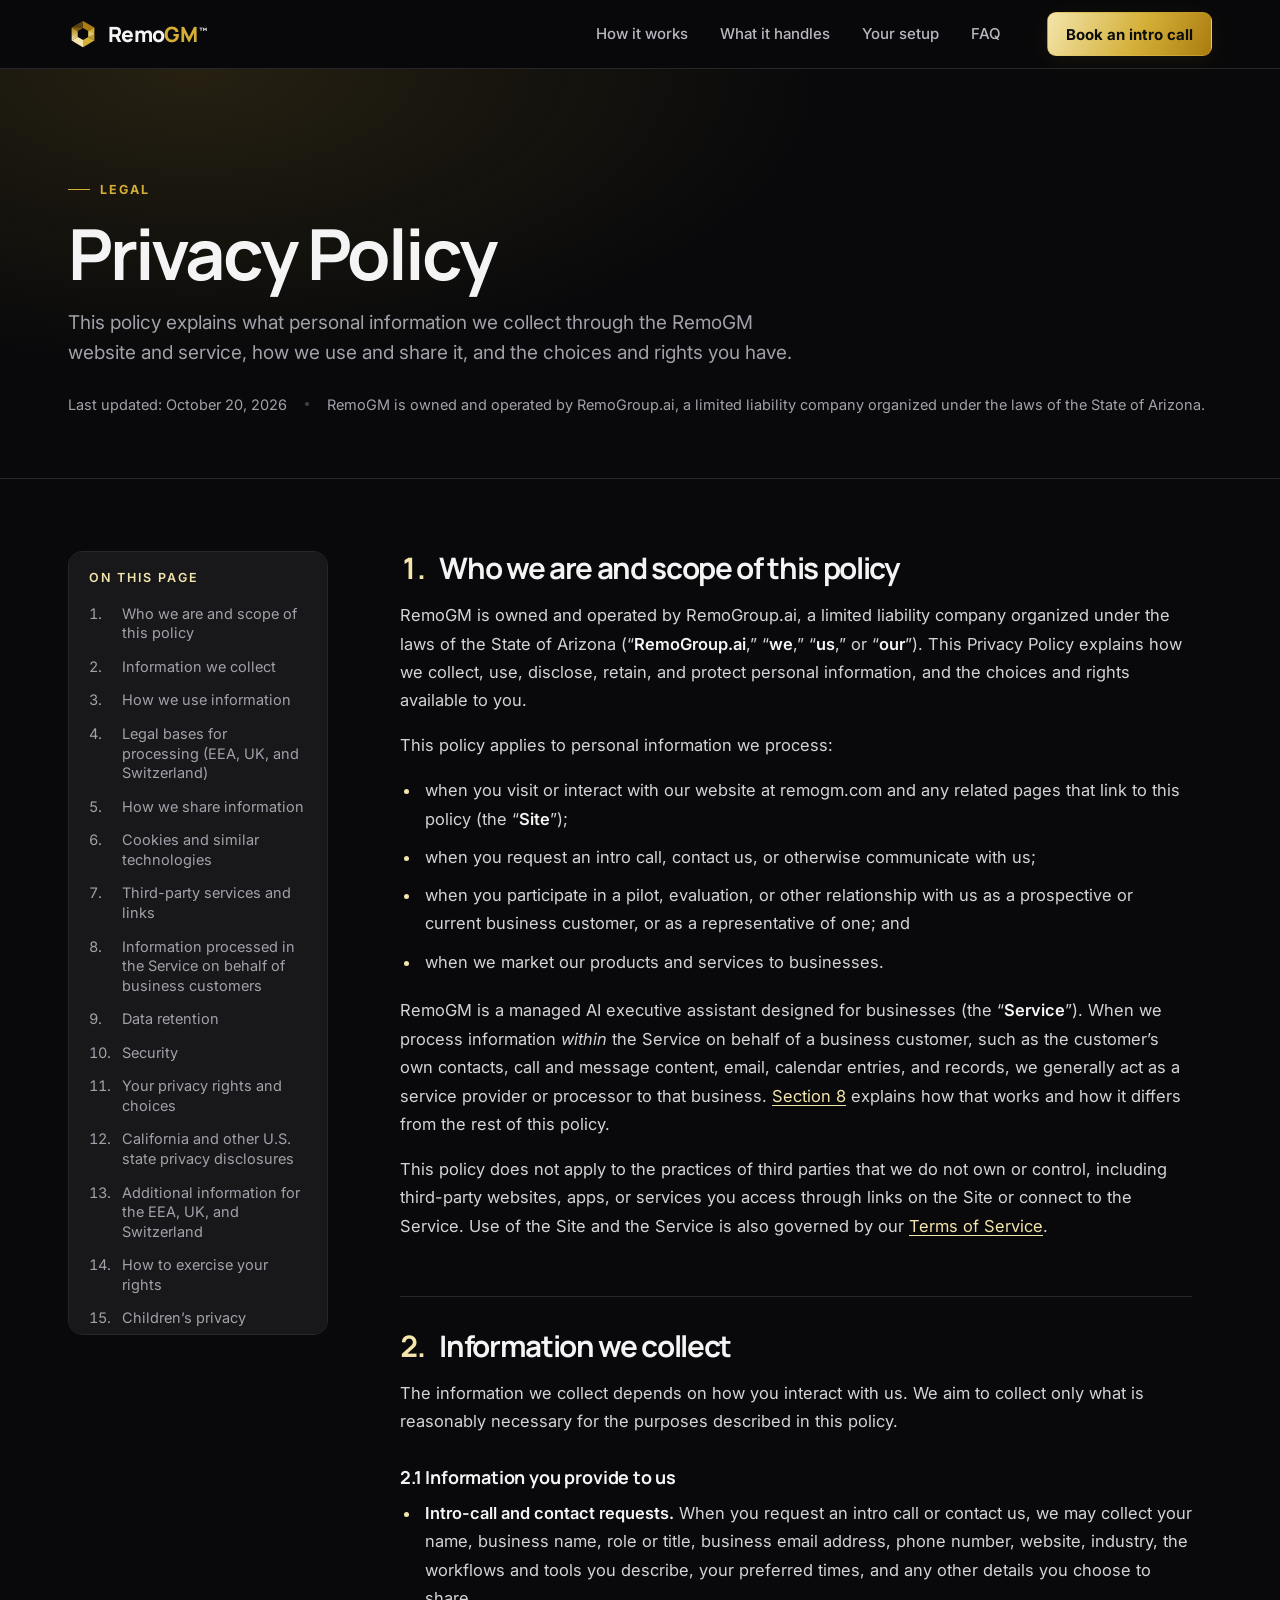
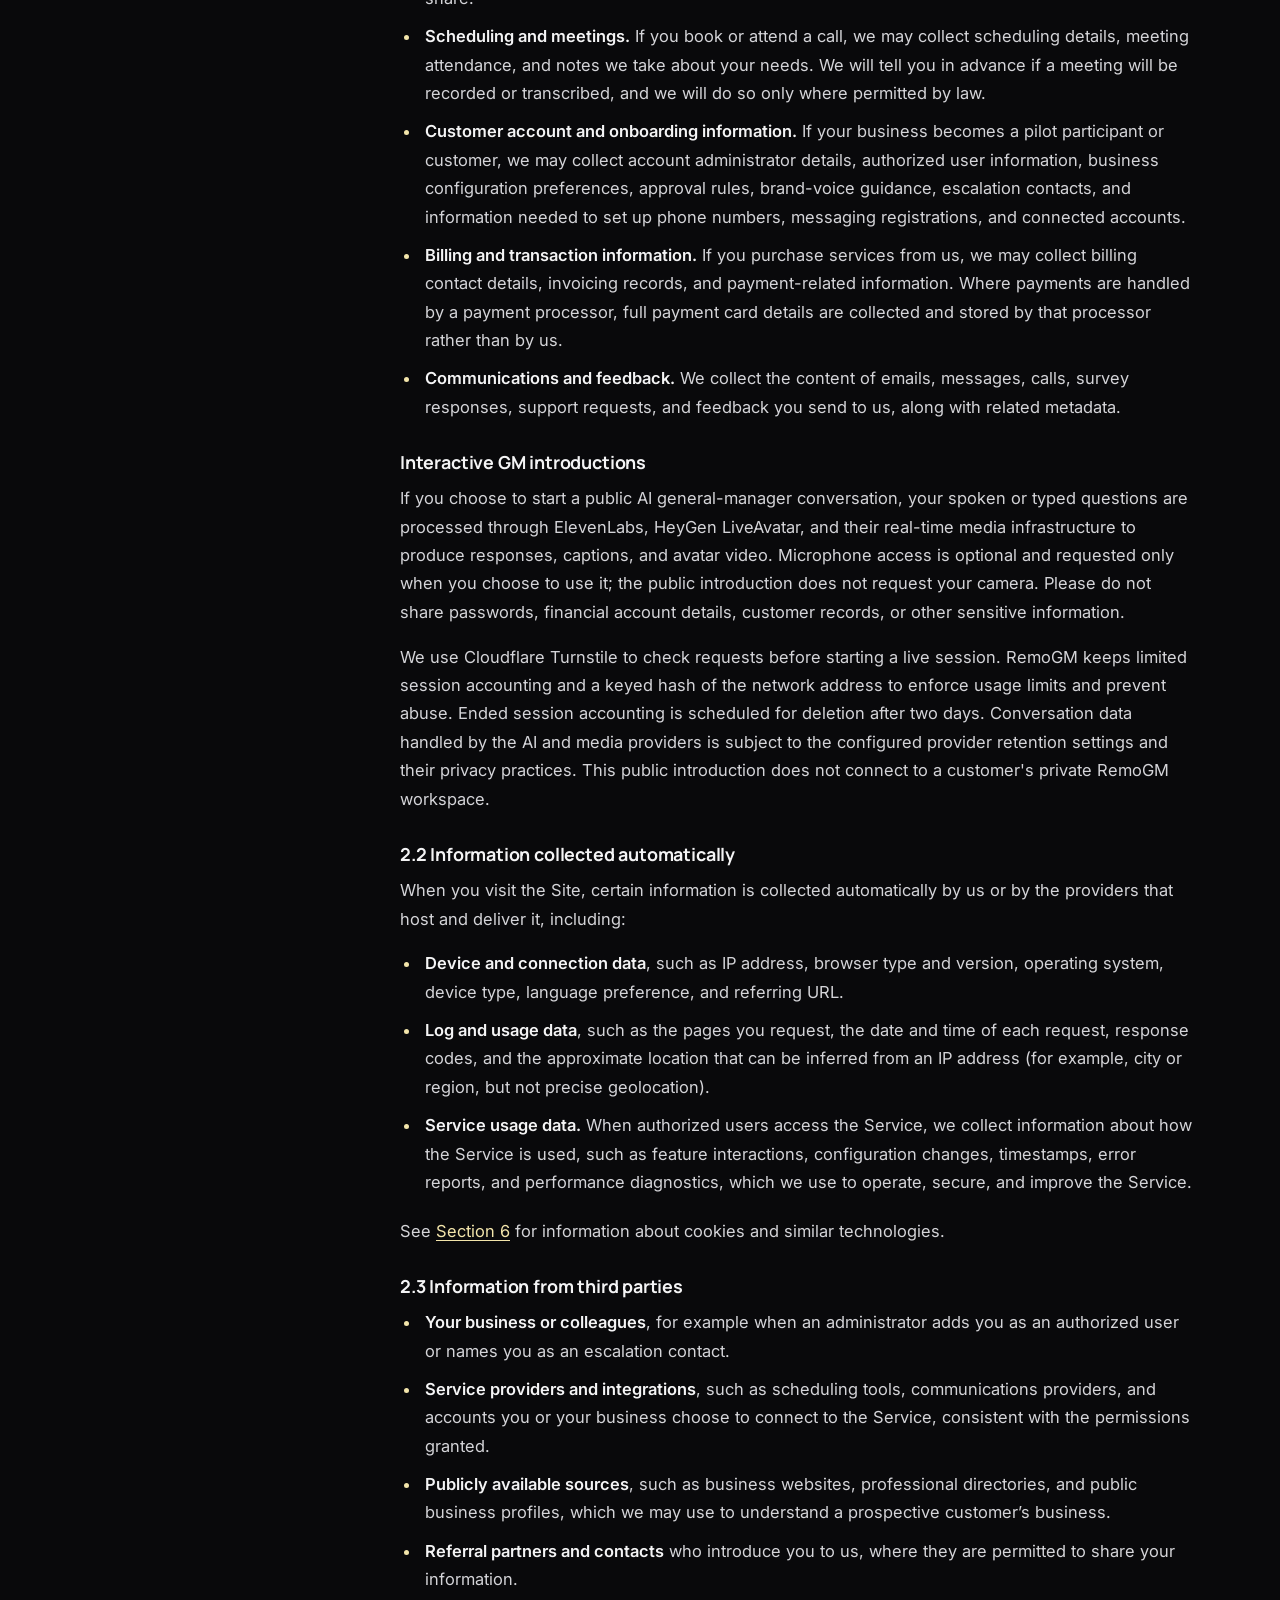
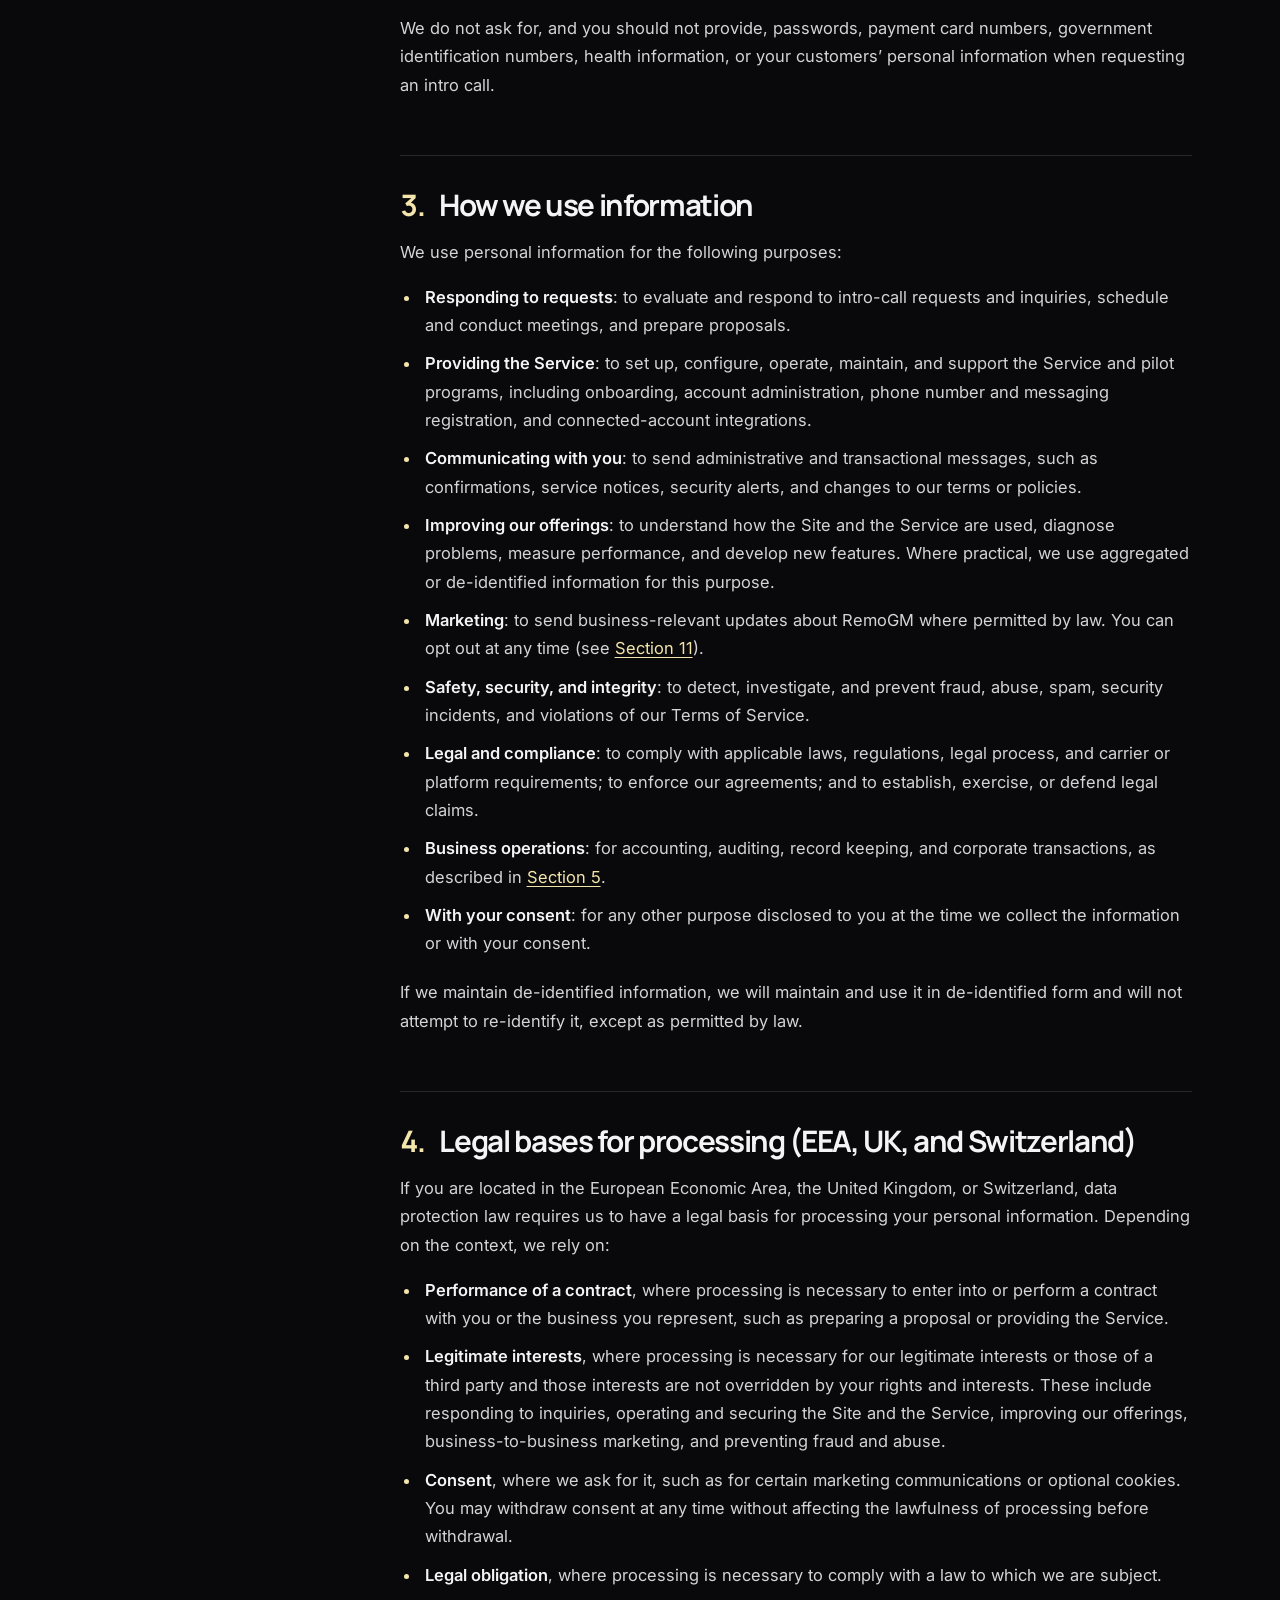
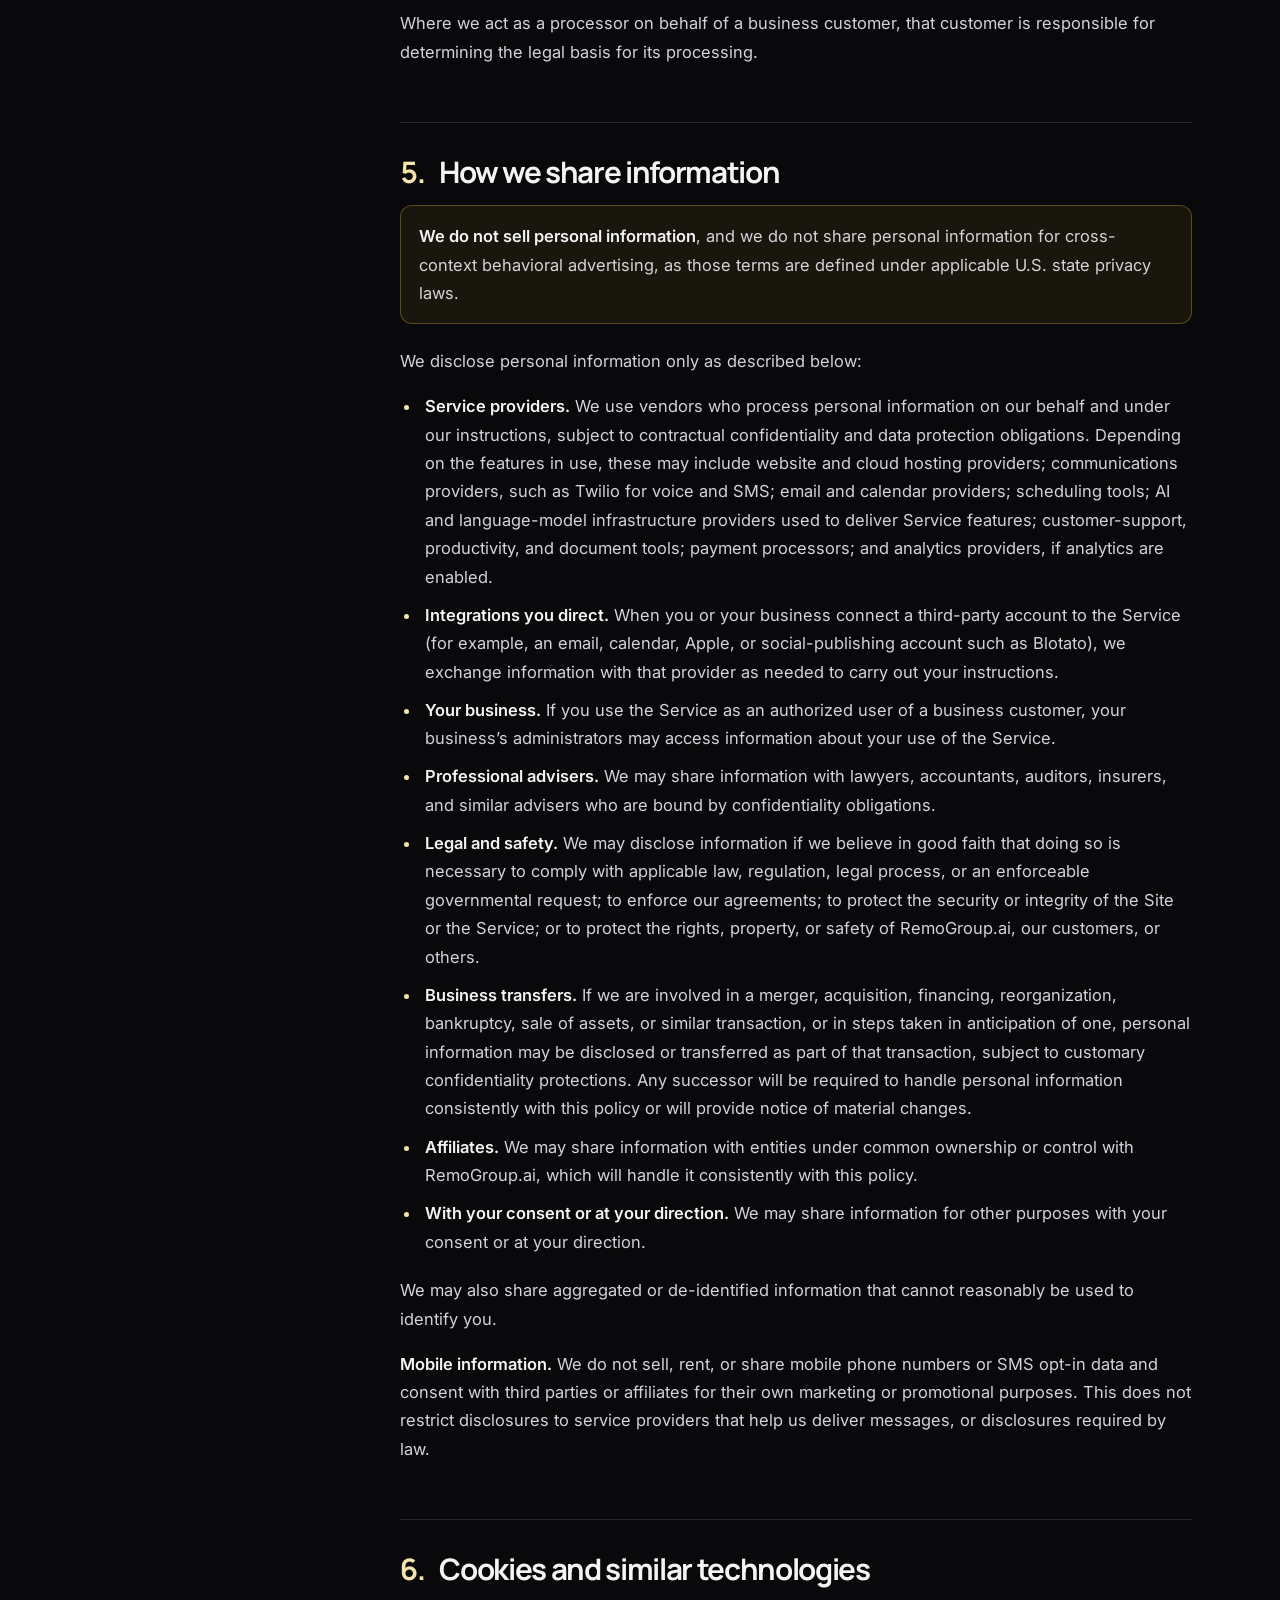
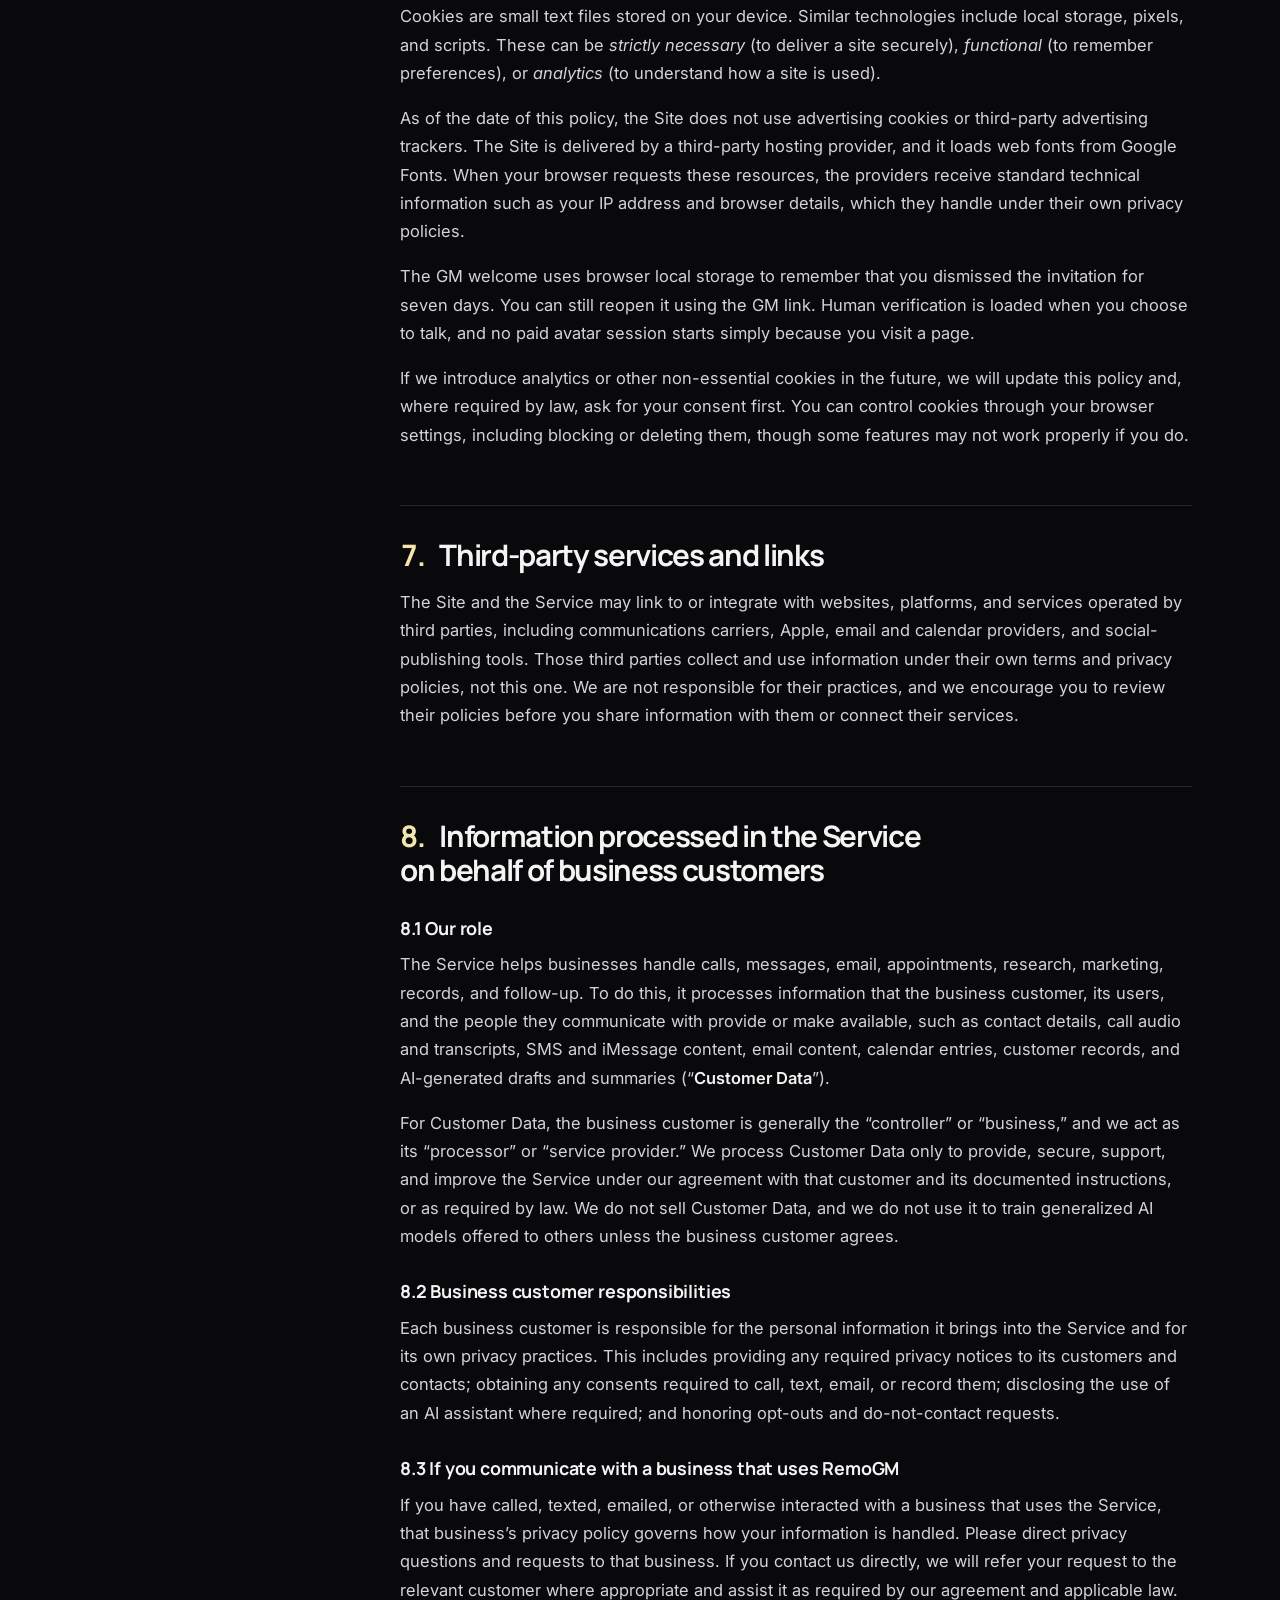
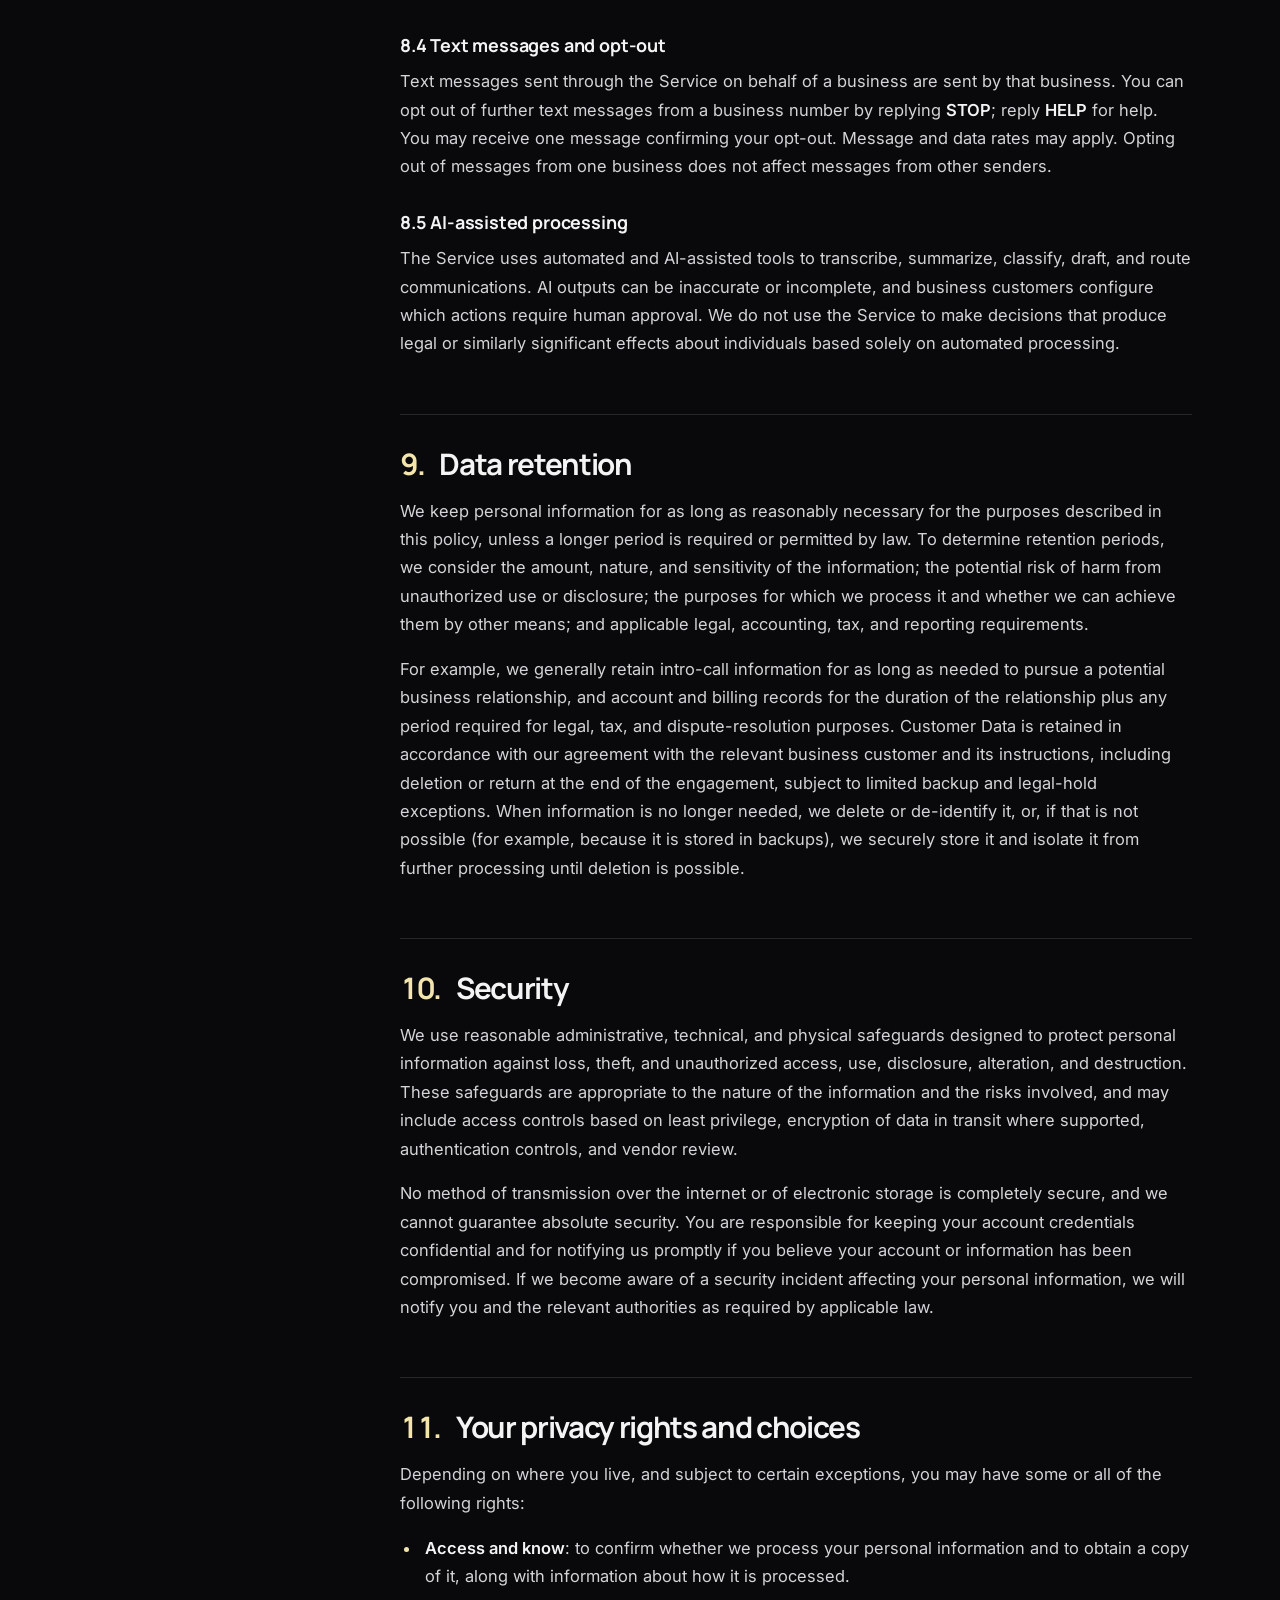
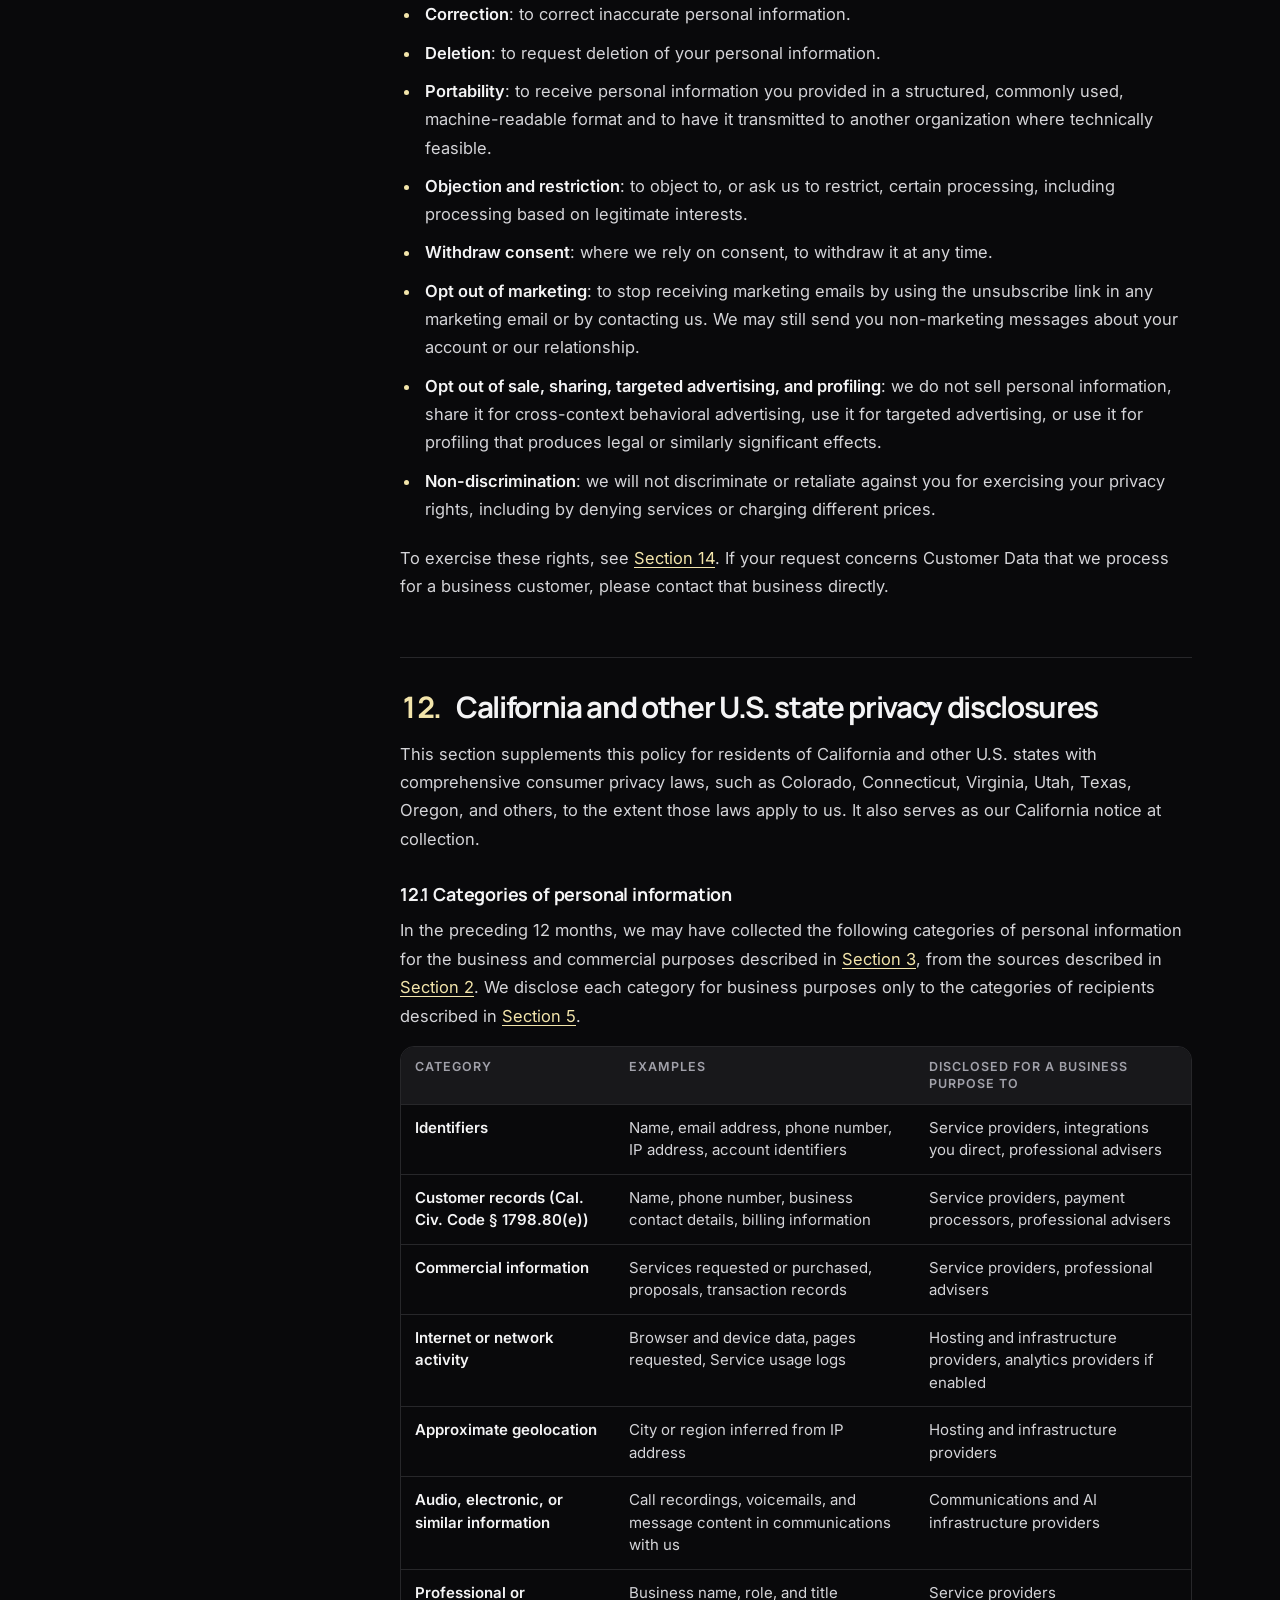
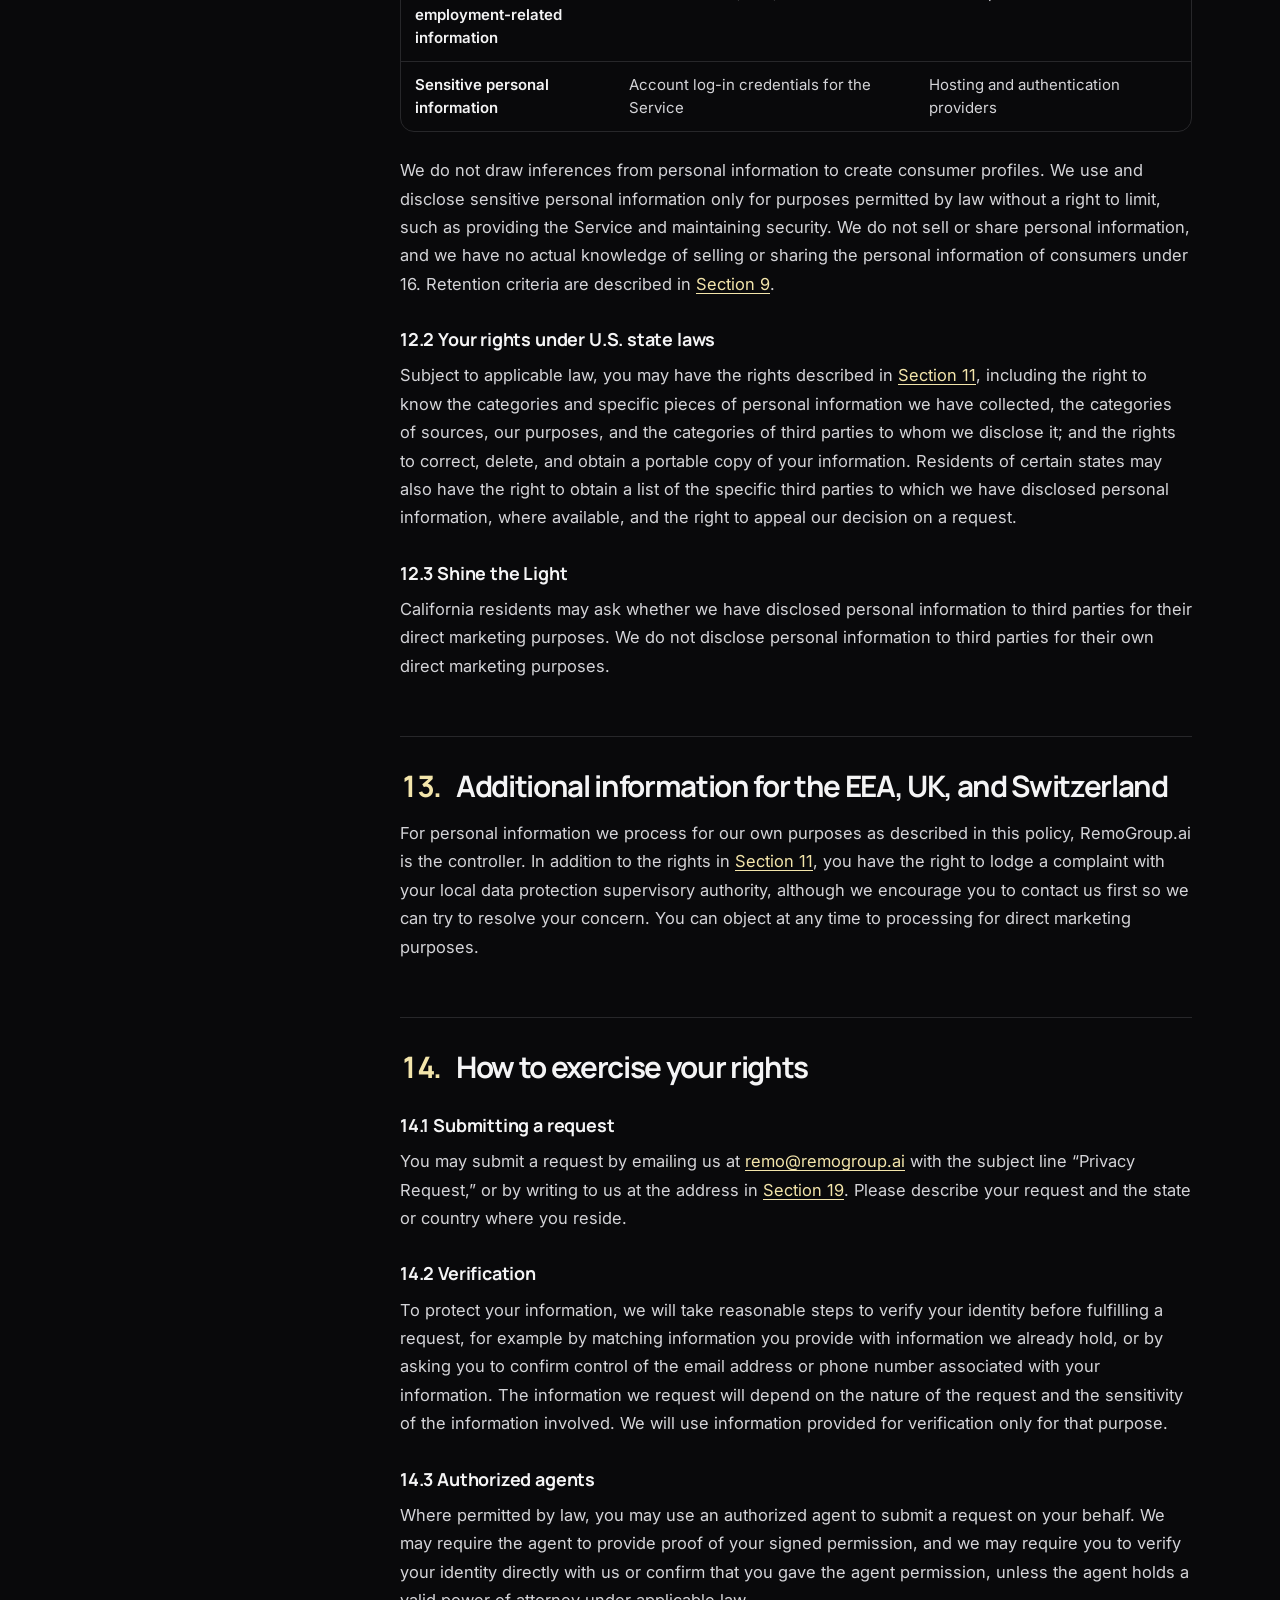
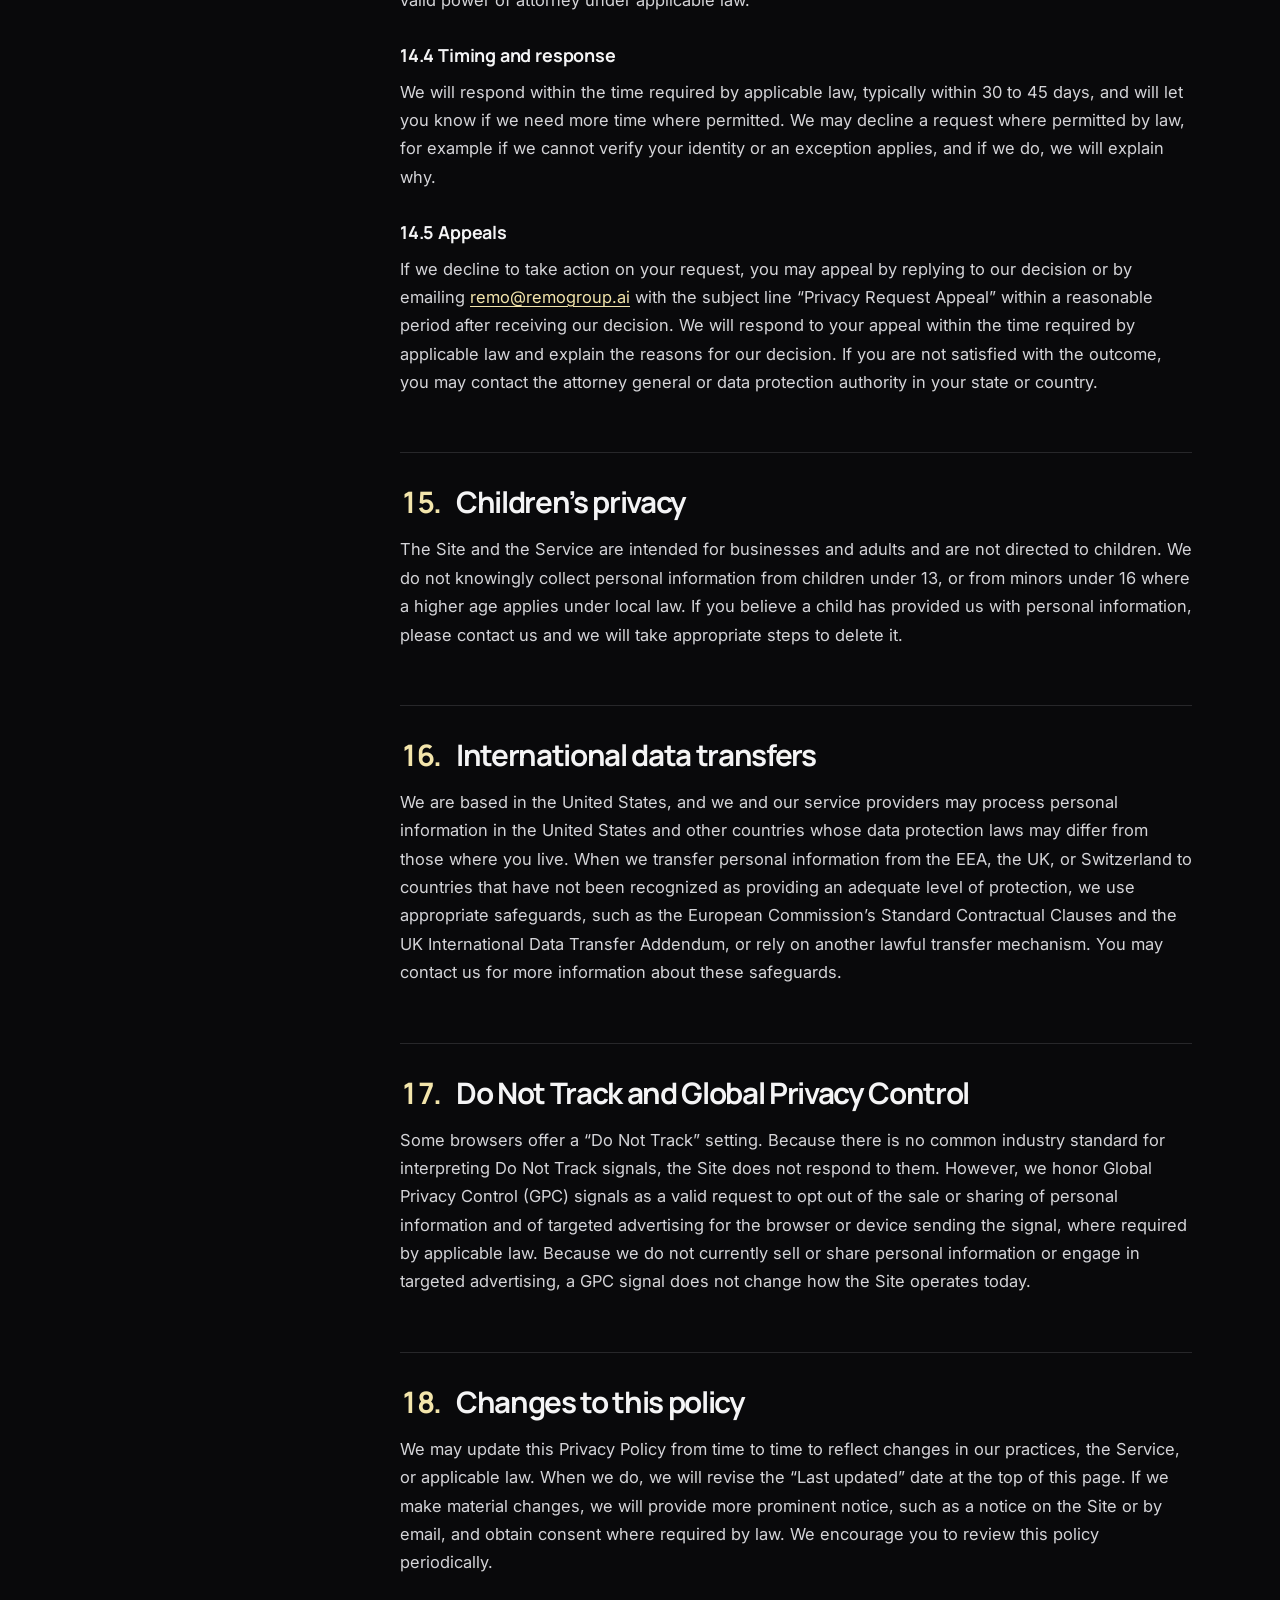
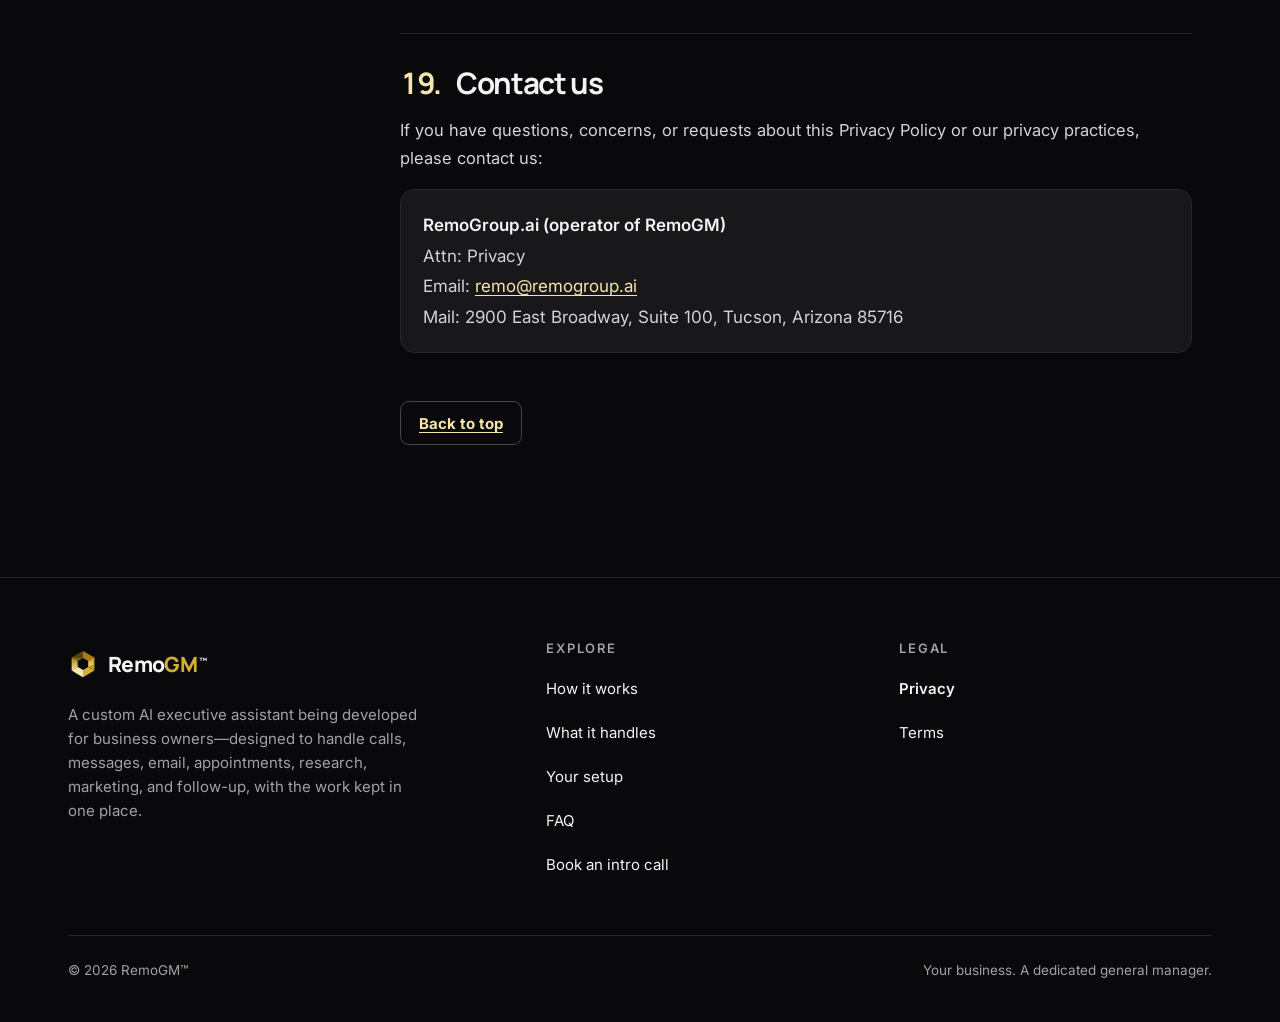
==== commit 50571ab6: "Welcome visitors with a protected live GM introduction" ====
--- a/privacy/index.html
+++ b/privacy/index.html
@@ -155,7 +155,9 @@
 <meta property="og:url" content="https://remogm.com/privacy">
 <meta property="og:title" content="Privacy Policy | RemoGM™">
 <meta property="og:description" content="How RemoGM, operated by RemoGroup.ai, collects, uses, shares, and protects personal information, and the privacy rights and choices available to you.">
-<link rel="stylesheet" href="/black-gold.css?v=20261020-2">
+<link rel="stylesheet" href="/black-gold.css?v=20261020-cta">
+<link rel="stylesheet" href="/welcome-gm.css?v=20261021-1">
+<script src="/welcome-gm.js?v=20261021-1" defer></script>
 </head>
 <body id="top">
 <svg width="0" height="0" style="position:absolute" aria-hidden="true" focusable="false">
@@ -205,7 +207,7 @@
     <span class="eyebrow">Legal</span>
     <h1 id="page-h">Privacy Policy</h1>
     <p class="lede">This policy explains what personal information we collect through the RemoGM website and service, how we use and share it, and the choices and rights you have.</p>
-    <p class="meta-row"><span>Last updated: <time datetime="2026-10-18">October 18, 2026</time></span><span class="dot" aria-hidden="true"></span><span>RemoGM is owned and operated by RemoGroup.ai, a limited liability company organized under the laws of the State of Arizona.</span></p>
+    <p class="meta-row"><span>Last updated: <time datetime="2026-10-20">October 20, 2026</time></span><span class="dot" aria-hidden="true"></span><span>RemoGM is owned and operated by RemoGroup.ai, a limited liability company organized under the laws of the State of Arizona.</span></p>
   </div>
 </section>
 <div class="legal-body">
@@ -260,6 +262,9 @@
 <li><strong>Billing and transaction information.</strong> If you purchase services from us, we may collect billing contact details, invoicing records, and payment-related information. Where payments are handled by a payment processor, full payment card details are collected and stored by that processor rather than by us.</li>
 <li><strong>Communications and feedback.</strong> We collect the content of emails, messages, calls, survey responses, support requests, and feedback you send to us, along with related metadata.</li>
 </ul>
+<h3>Interactive GM introductions</h3>
+<p>If you choose to start a public AI general-manager conversation, your spoken or typed questions are processed through ElevenLabs, HeyGen LiveAvatar, and their real-time media infrastructure to produce responses, captions, and avatar video. Microphone access is optional and requested only when you choose to use it; the public introduction does not request your camera. Please do not share passwords, financial account details, customer records, or other sensitive information.</p>
+<p>We use Cloudflare Turnstile to check requests before starting a live session. RemoGM keeps limited session accounting and a keyed hash of the network address to enforce usage limits and prevent abuse. Ended session accounting is scheduled for deletion after two days. Conversation data handled by the AI and media providers is subject to the configured provider retention settings and their privacy practices. This public introduction does not connect to a customer's private RemoGM workspace.</p>
 <h3>2.2 Information collected automatically</h3>
 <p>When you visit the Site, certain information is collected automatically by us or by the providers that host and deliver it, including:</p>
 <ul>
@@ -329,6 +334,7 @@
 <h2 id="cookies-h"><span class="n">6.</span> Cookies and similar technologies</h2>
 <p>Cookies are small text files stored on your device. Similar technologies include local storage, pixels, and scripts. These can be <em>strictly necessary</em> (to deliver a site securely), <em>functional</em> (to remember preferences), or <em>analytics</em> (to understand how a site is used).</p>
 <p>As of the date of this policy, the Site does not use advertising cookies or third-party advertising trackers. The Site is delivered by a third-party hosting provider, and it loads web fonts from Google Fonts. When your browser requests these resources, the providers receive standard technical information such as your IP address and browser details, which they handle under their own privacy policies.</p>
+<p>The GM welcome uses browser local storage to remember that you dismissed the invitation for seven days. You can still reopen it using the GM link. Human verification is loaded when you choose to talk, and no paid avatar session starts simply because you visit a page.</p>
 <p>If we introduce analytics or other non-essential cookies in the future, we will update this policy and, where required by law, ask for your consent first. You can control cookies through your browser settings, including blocking or deleting them, though some features may not work properly if you do.</p>
 </section>
 
--- a/black-gold.css
+++ b/black-gold.css
@@ -36,6 +36,16 @@
   box-shadow:0 5px 22px #d4af3714;transition:box-shadow .2s,border-color .2s,transform .2s;
 }
 .btn:hover,.btn-primary:hover,.gm-presentation .btn.gm-gold-btn:hover{background:var(--gold-gradient);color:#09090b;border-color:#f3e5ab;box-shadow:0 6px 28px #d4af3729;transform:translateY(-1px)}
+/* Ivory capability badges distinguish discovery from the gold Meet your GM action. */
+.btn.btn-capabilities,.desktop-nav .nav-capabilities,.mobile-nav .nav-capabilities{
+  background:#f4f0e7;color:#171719;border:1px solid #f4f0e7;border-radius:9px;
+  font-weight:700;text-decoration:none;box-shadow:0 4px 18px #0002;
+}
+.btn.btn-capabilities:hover,.desktop-nav .nav-capabilities:hover,.mobile-nav .nav-capabilities:hover{
+  background:#fffdf7;color:#09090b;border-color:#fffdf7;box-shadow:0 6px 24px #f4f0e714;
+}
+.desktop-nav .nav-capabilities{padding:10px 14px;font-size:13px;white-space:nowrap}
+.mobile-nav .nav-capabilities{display:inline-flex;align-items:center;min-height:44px;padding:10px 16px;margin:8px 0}
 .btn-ghost,.light .btn-ghost{background:transparent;color:var(--text);border-color:#454549;box-shadow:none}
 .btn-ghost:hover,.light .btn-ghost:hover{background:#202023;color:var(--gold-hi);border-color:#a18a47;box-shadow:none}
 .text-link,.back-link,.technology-discovery .text-link,.vision-layout .text-link{color:#d3c18d}
--- a/welcome-gm.css
+++ b/welcome-gm.css
@@ -0,0 +1,187 @@
+/* Public GM invitation. Deliberately isolated from the marketing page layout. */
+.gm-welcome-dialog {
+  box-sizing: border-box;
+  position: fixed;
+  inset: 0;
+  width: min(1050px, calc(100vw - 40px));
+  height: min(760px, calc(100dvh - 40px));
+  max-width: none;
+  max-height: none;
+  margin: auto;
+  padding: 0;
+  overflow: hidden;
+  border: 1px solid #685933;
+  border-radius: 22px;
+  color: #f4f4f5;
+  background: #101012;
+  box-shadow: 0 35px 140px #000b;
+}
+.gm-welcome-dialog::backdrop {
+  background: #030305b8;
+  backdrop-filter: blur(12px);
+  -webkit-backdrop-filter: blur(12px);
+}
+.gm-welcome-dialog:not([open]) {
+  display: none;
+}
+.gm-welcome-dialog iframe {
+  display: block;
+  width: 100%;
+  height: 100%;
+  border: 0;
+  background: #101012;
+}
+.gm-welcome-close {
+  position: absolute;
+  z-index: 3;
+  top: 16px;
+  right: 16px;
+  display: grid;
+  place-items: center;
+  width: 42px;
+  height: 42px;
+  border: 1px solid #4b4840;
+  border-radius: 50%;
+  background: #111113ee;
+  color: #f4f0e7;
+  font:
+    25px/1 system-ui,
+    sans-serif;
+  cursor: pointer;
+}
+.gm-welcome-close:hover {
+  background: #28251b;
+  border-color: #d4af37;
+}
+.gm-welcome-close:focus-visible,
+.gm-welcome-launcher:focus-visible {
+  outline: 3px solid #f3e5ab;
+  outline-offset: 4px;
+}
+.gm-welcome-launcher {
+  position: fixed;
+  z-index: 80;
+  right: max(24px, env(safe-area-inset-right));
+  bottom: max(24px, env(safe-area-inset-bottom));
+  display: inline-flex;
+  align-items: center;
+  gap: 12px;
+  min-height: 54px;
+  padding: 12px 20px 12px 12px;
+  border: 1px solid #bca45e;
+  border-radius: 100px;
+  background: #141413;
+  color: #f3e5ab;
+  box-shadow: 0 8px 32px #0008;
+  font: 600 14px/1.3 var(--body, system-ui);
+  cursor: pointer;
+}
+.gm-welcome-launcher[hidden] {
+  display: none;
+}
+.gm-welcome-launcher img {
+  width: 31px;
+  height: 31px;
+}
+.gm-welcome-launcher:hover {
+  background: #29251a;
+  border-color: #f3e5ab;
+}
+.gm-welcome-scroll-lock {
+  overflow: hidden;
+}
+.gm-welcome-sr-only {
+  position: absolute;
+  width: 1px;
+  height: 1px;
+  padding: 0;
+  margin: -1px;
+  overflow: hidden;
+  clip-path: inset(50%);
+  white-space: nowrap;
+  border: 0;
+}
+.gm-live-invitation {
+  padding: 88px 0;
+  background: #121214;
+  border-block: 1px solid #34302a;
+}
+.gm-live-invitation .gm-live-layout {
+  display: grid;
+  grid-template-columns: 1.1fr 0.9fr;
+  gap: 60px;
+  align-items: center;
+}
+.gm-live-invitation h2 {
+  margin: 12px 0 20px;
+  font-size: clamp(34px, 4.2vw, 58px);
+  line-height: 1.1;
+}
+.gm-live-invitation p:not(.eyebrow) {
+  max-width: 570px;
+  color: #b2b2ba;
+  line-height: 1.75;
+}
+.gm-live-invitation .gm-live-card {
+  padding: 36px;
+  border: 1px solid #51472d;
+  border-radius: 16px;
+  background: linear-gradient(135deg, #252219, #151517 65%);
+}
+.gm-live-card > img {
+  display: block;
+  width: 50px;
+  height: 50px;
+  margin-bottom: 24px;
+}
+.gm-live-card strong {
+  display: block;
+  color: #f3e5ab;
+  font: 700 23px/1.35 var(--display, system-ui);
+}
+.gm-live-card .btn {
+  margin-top: 16px;
+}
+.gm-live-card small {
+  display: block;
+  margin-top: 18px;
+  color: #aaa9af;
+  line-height: 1.6;
+}
+@media (max-width: 700px) {
+  .gm-welcome-dialog {
+    width: 100%;
+    height: 100dvh;
+    border: 0;
+    border-radius: 0;
+  }
+  .gm-welcome-close {
+    top: max(12px, env(safe-area-inset-top));
+    right: 12px;
+    width: 40px;
+    height: 40px;
+  }
+  .gm-welcome-launcher {
+    right: 16px;
+    bottom: max(16px, env(safe-area-inset-bottom));
+    min-height: 50px;
+    padding: 10px 16px 10px 10px;
+  }
+  .gm-live-invitation {
+    padding: 60px 0;
+  }
+  .gm-live-invitation .gm-live-layout {
+    grid-template-columns: 1fr;
+    gap: 28px;
+  }
+  .gm-live-invitation .gm-live-card {
+    padding: 26px;
+  }
+}
+@media (prefers-reduced-motion: reduce) {
+  .gm-welcome-dialog,
+  .gm-welcome-launcher {
+    scroll-behavior: auto;
+    transition: none;
+  }
+}
